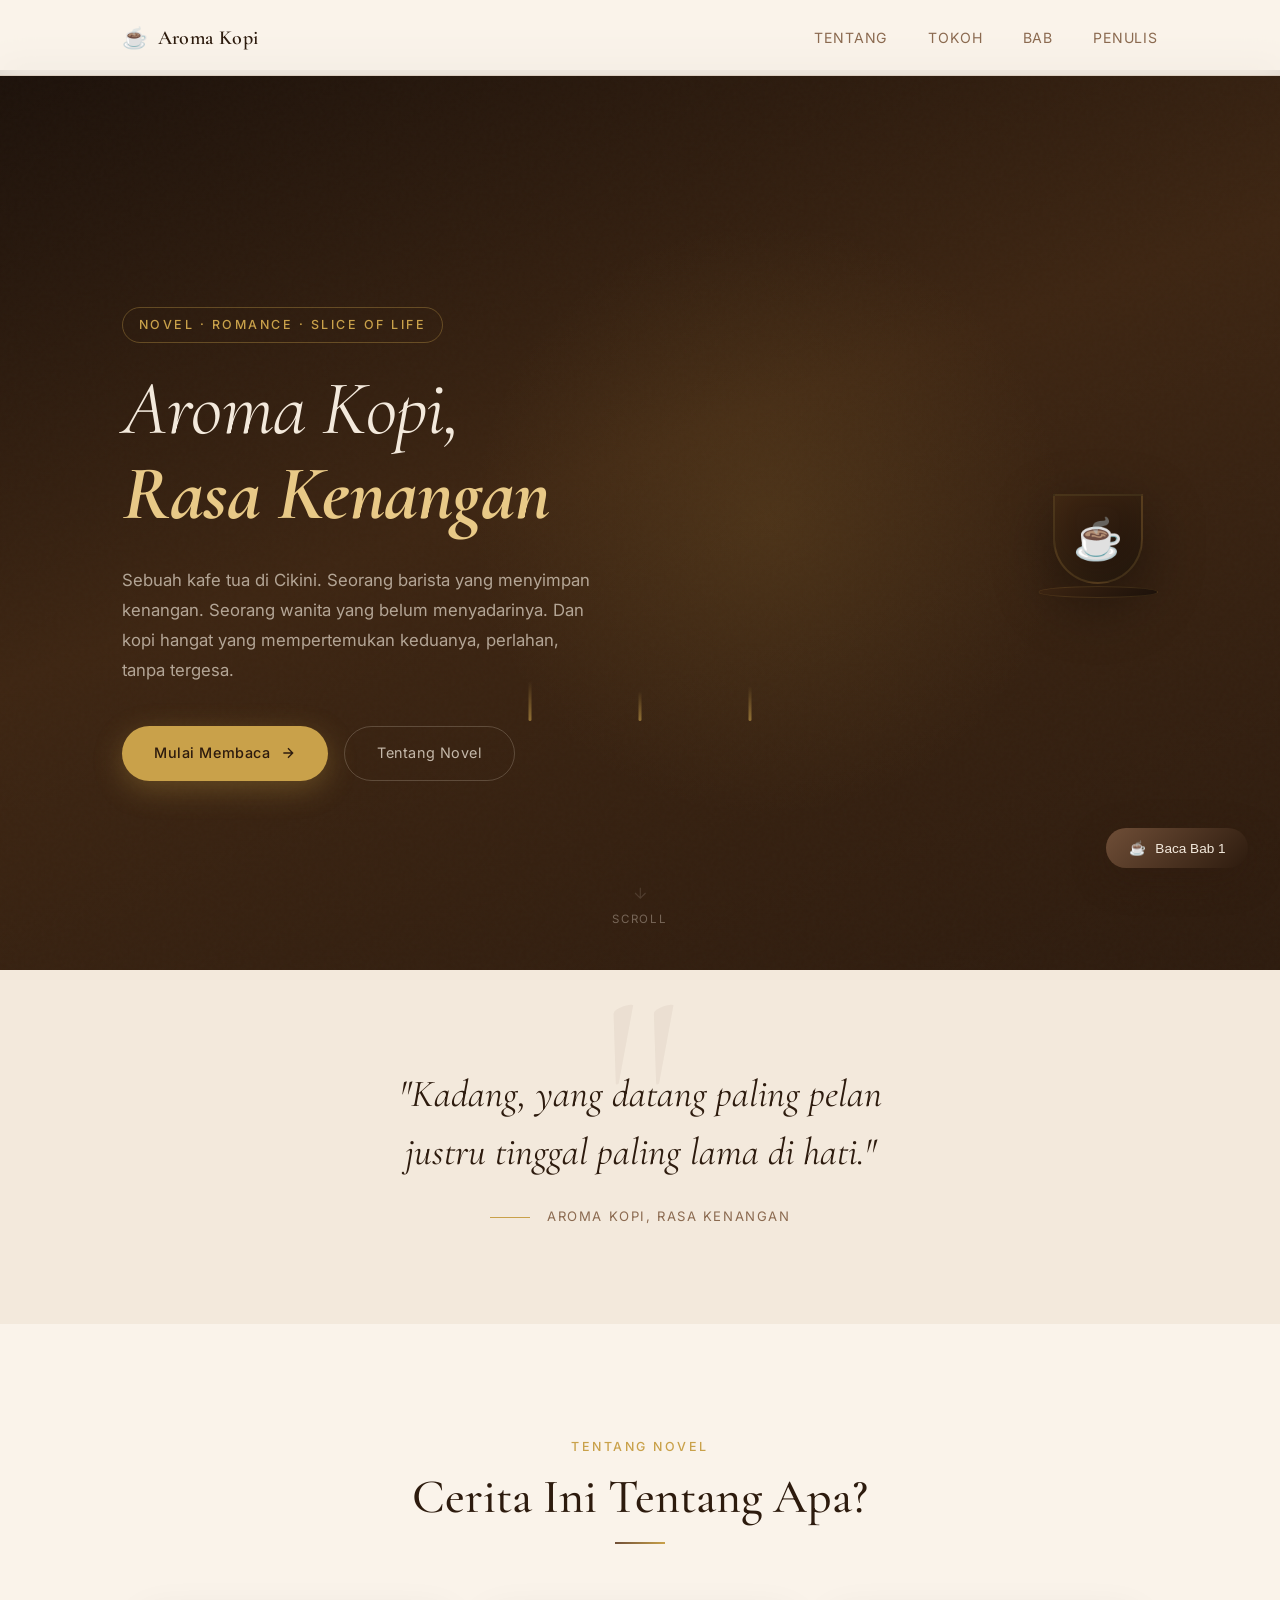
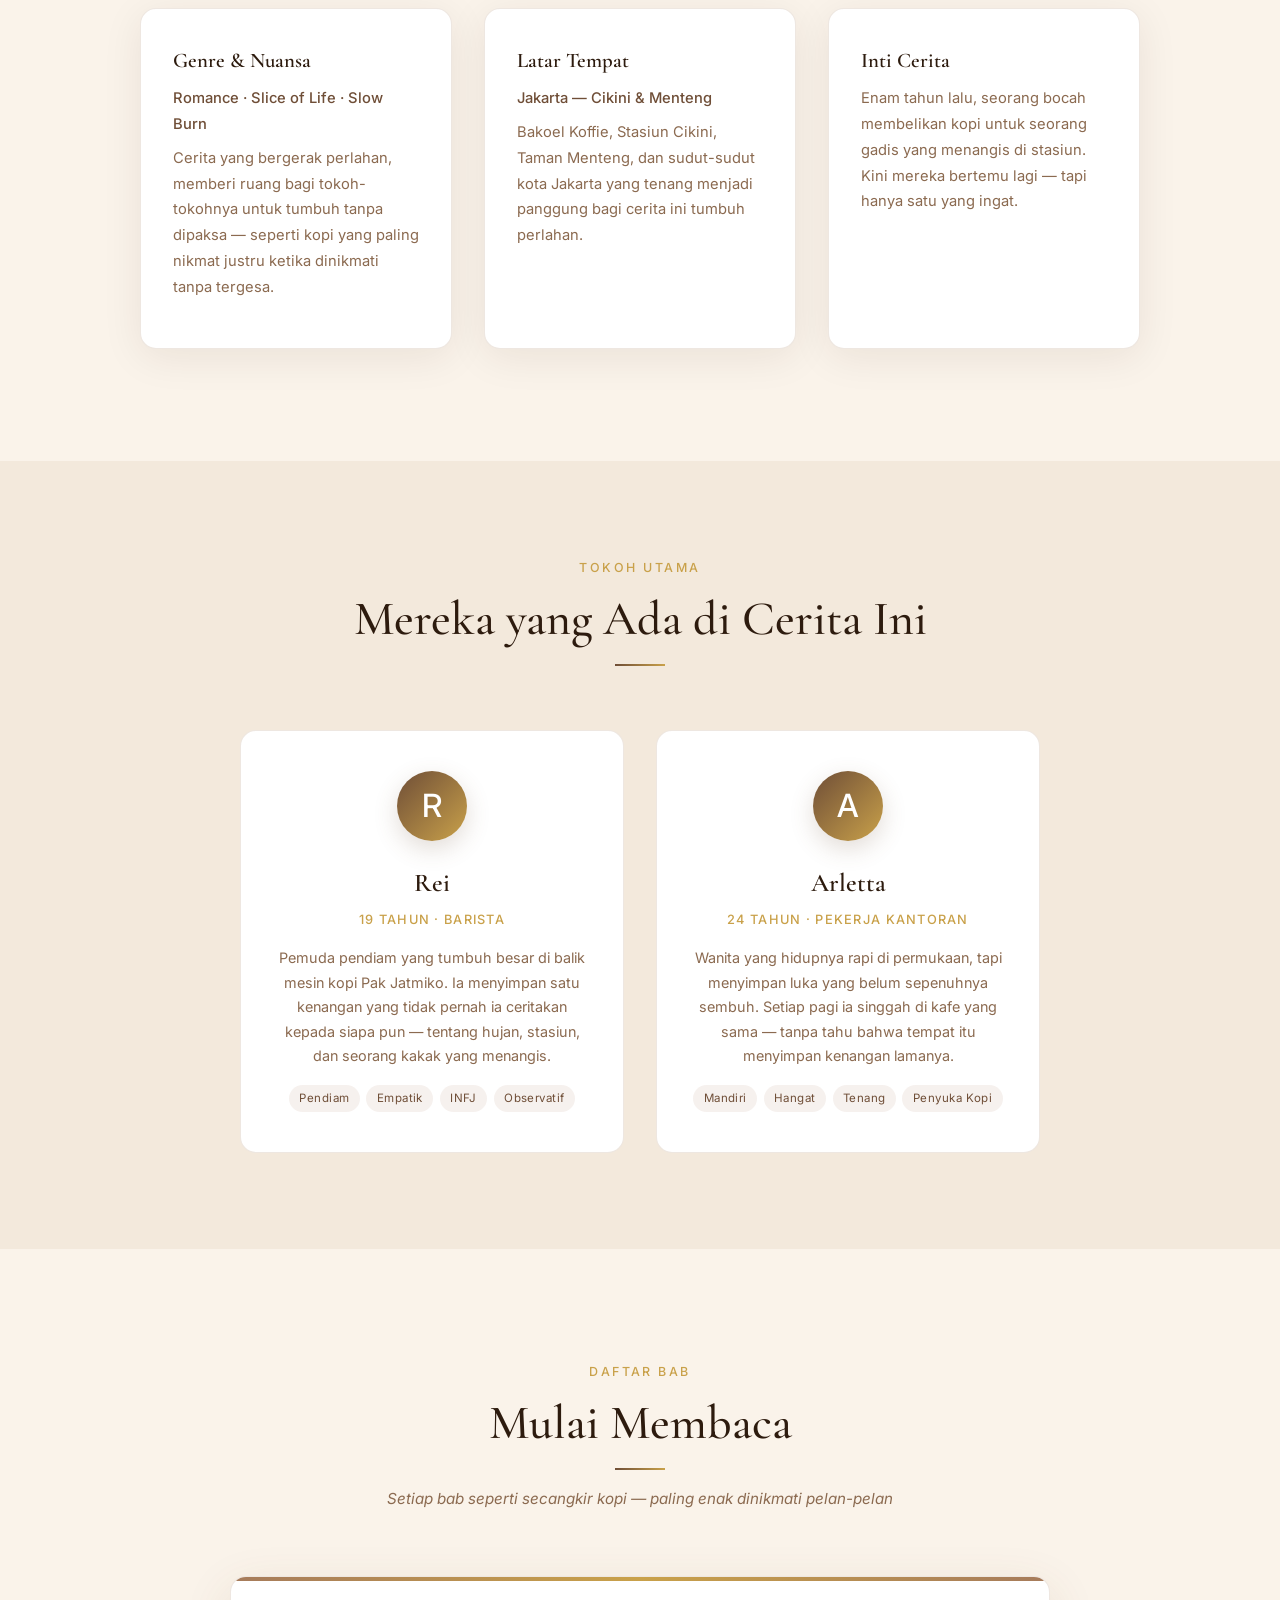
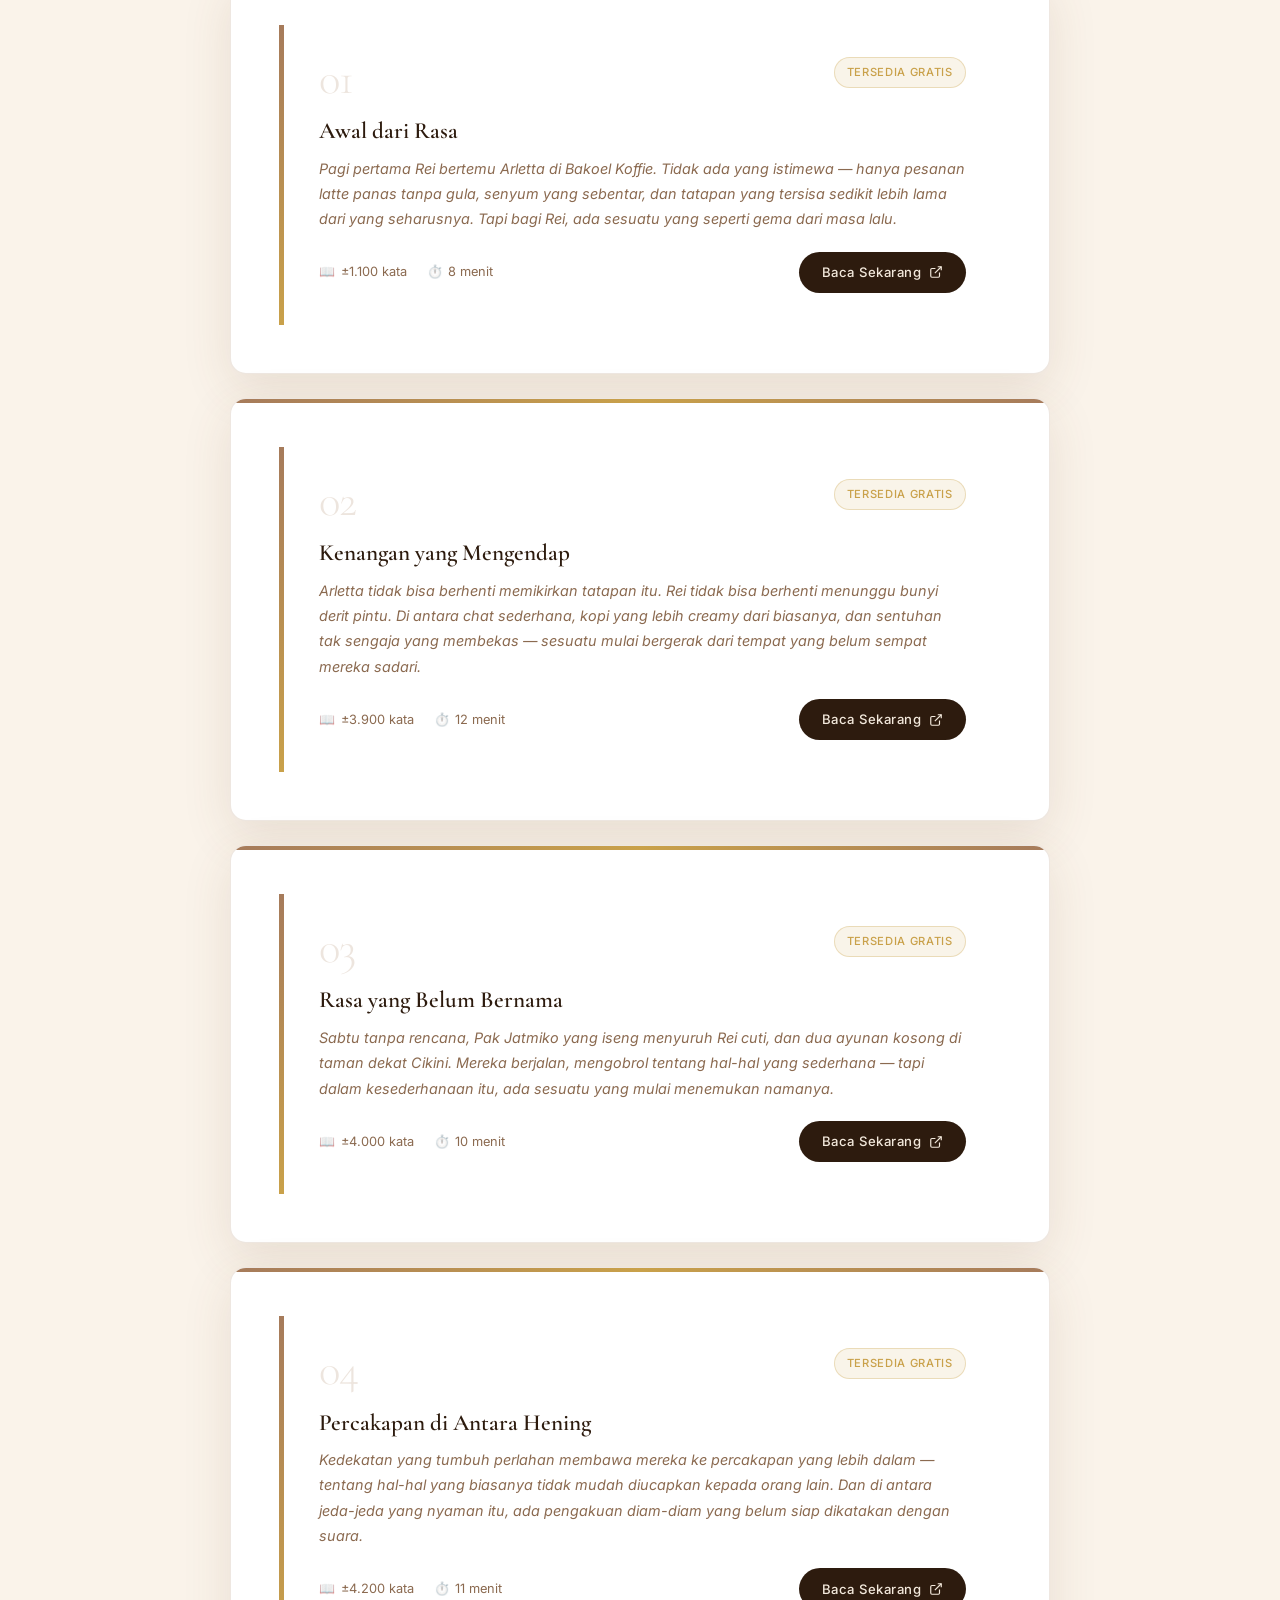
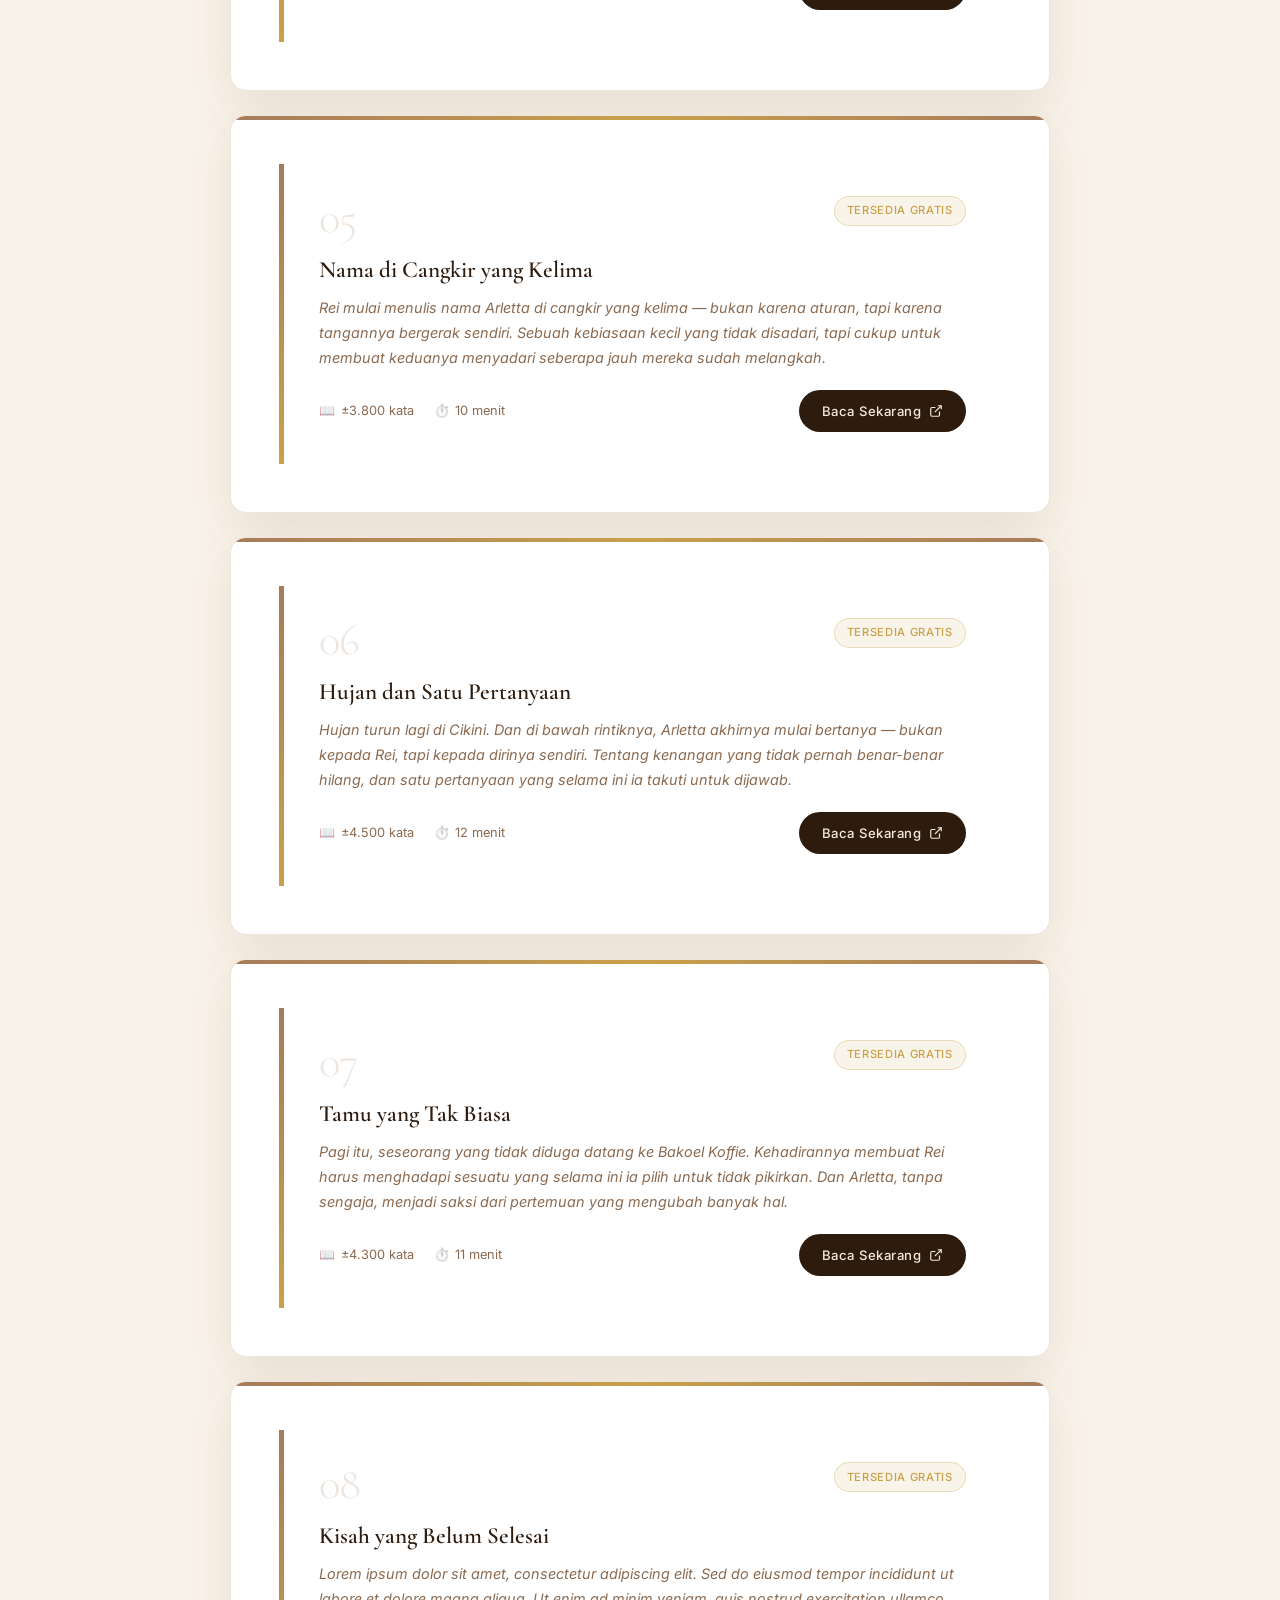
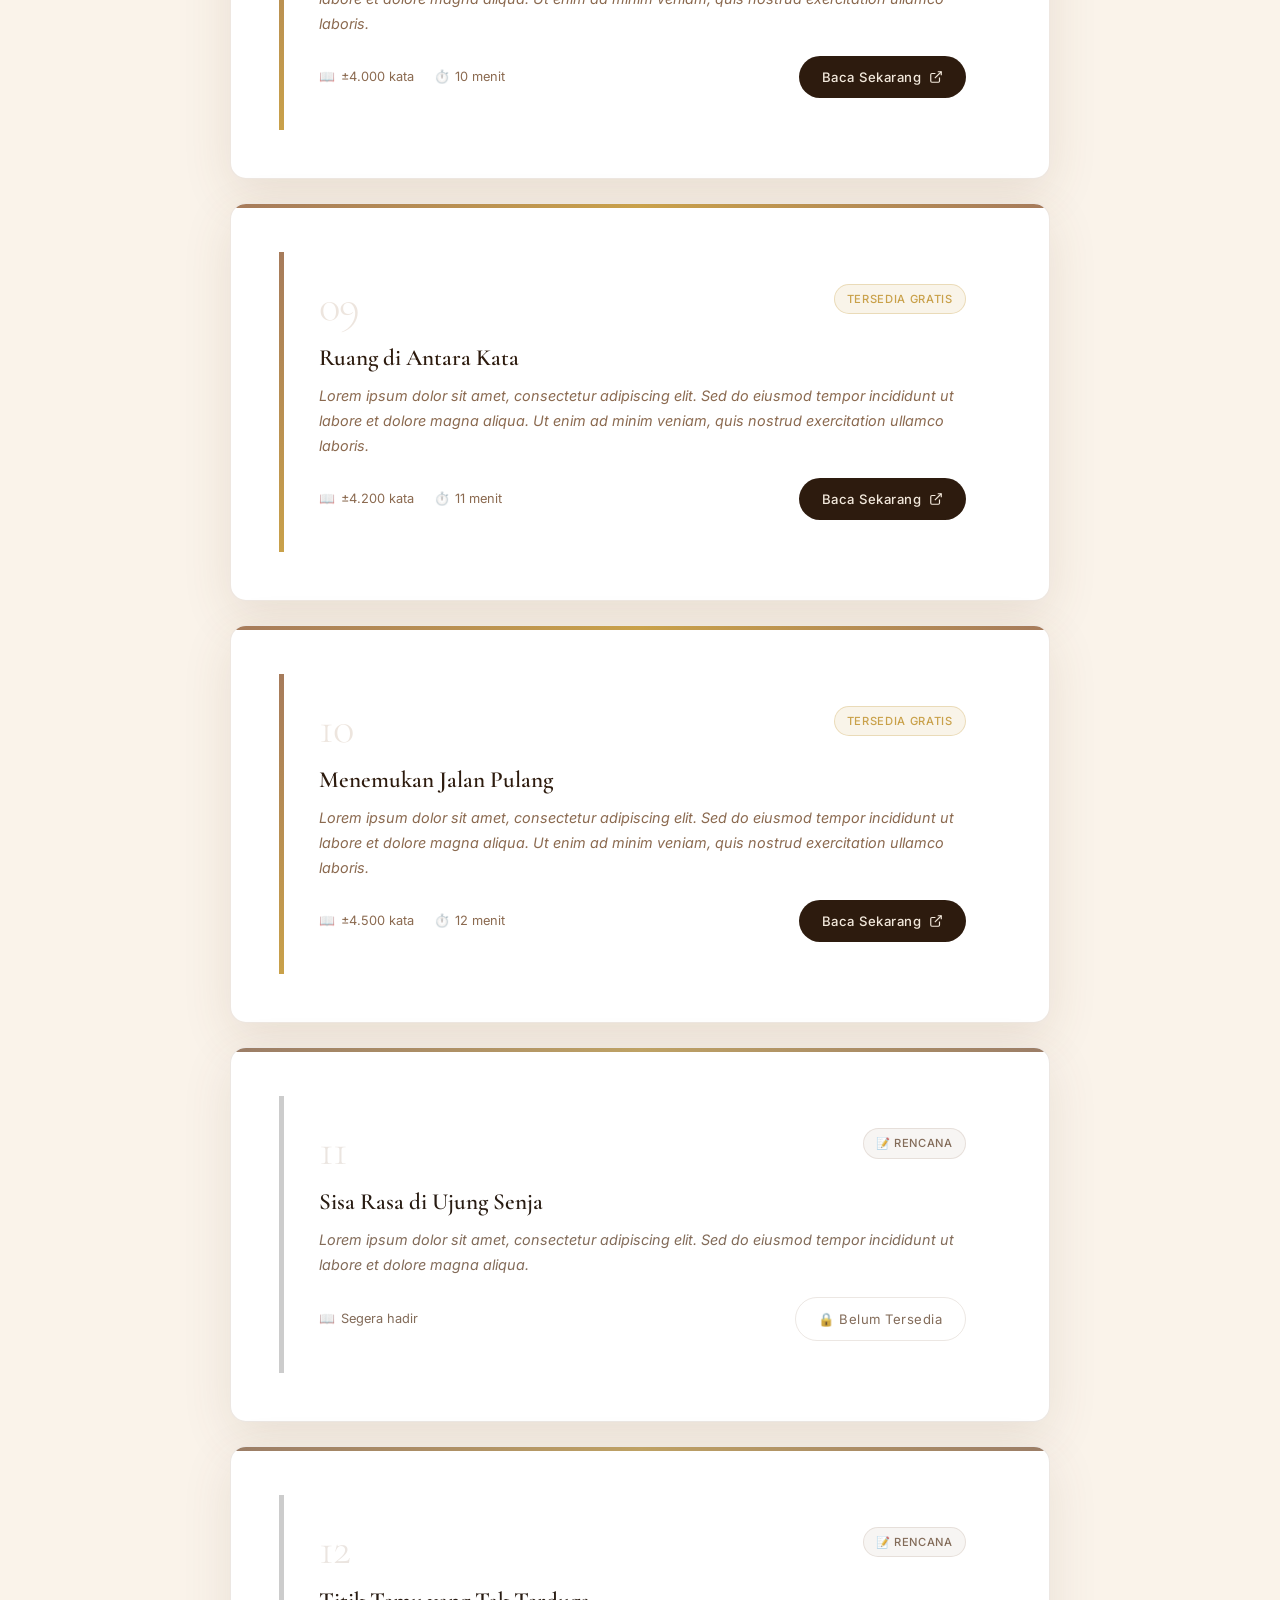
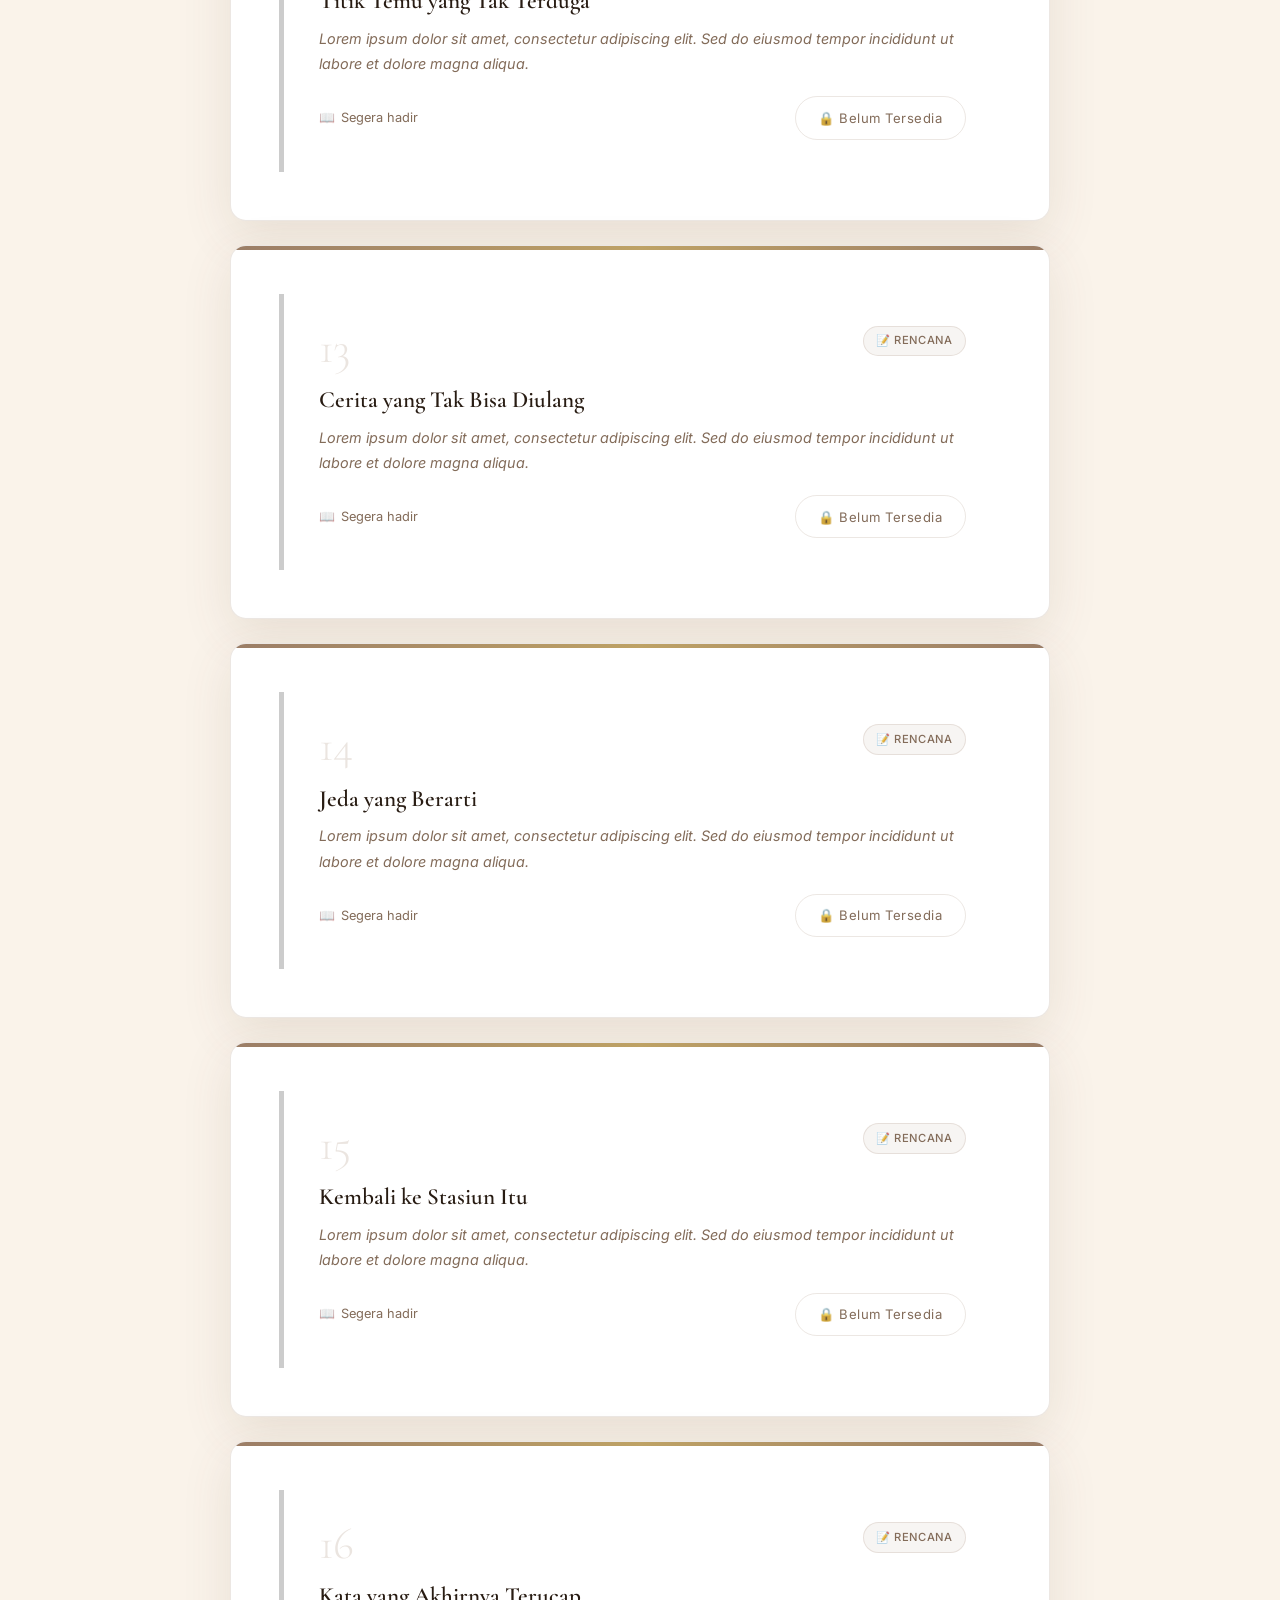
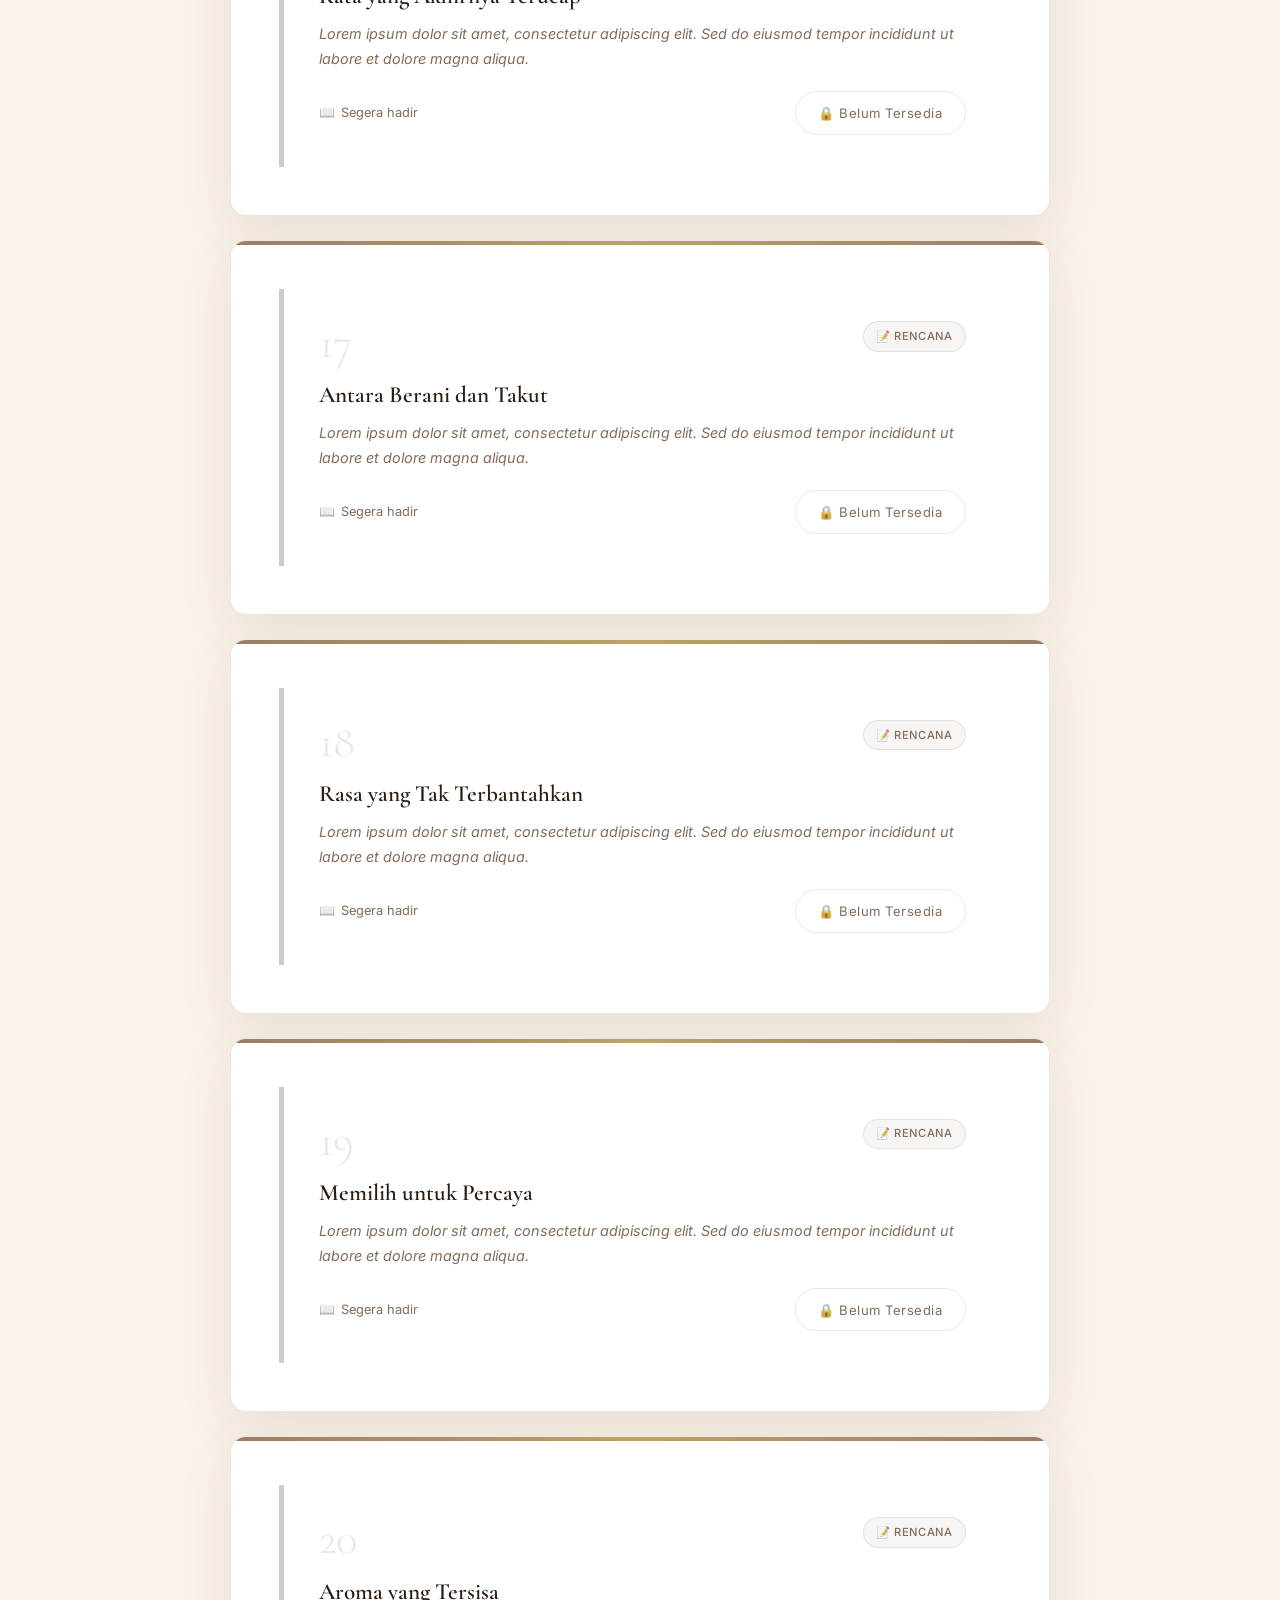
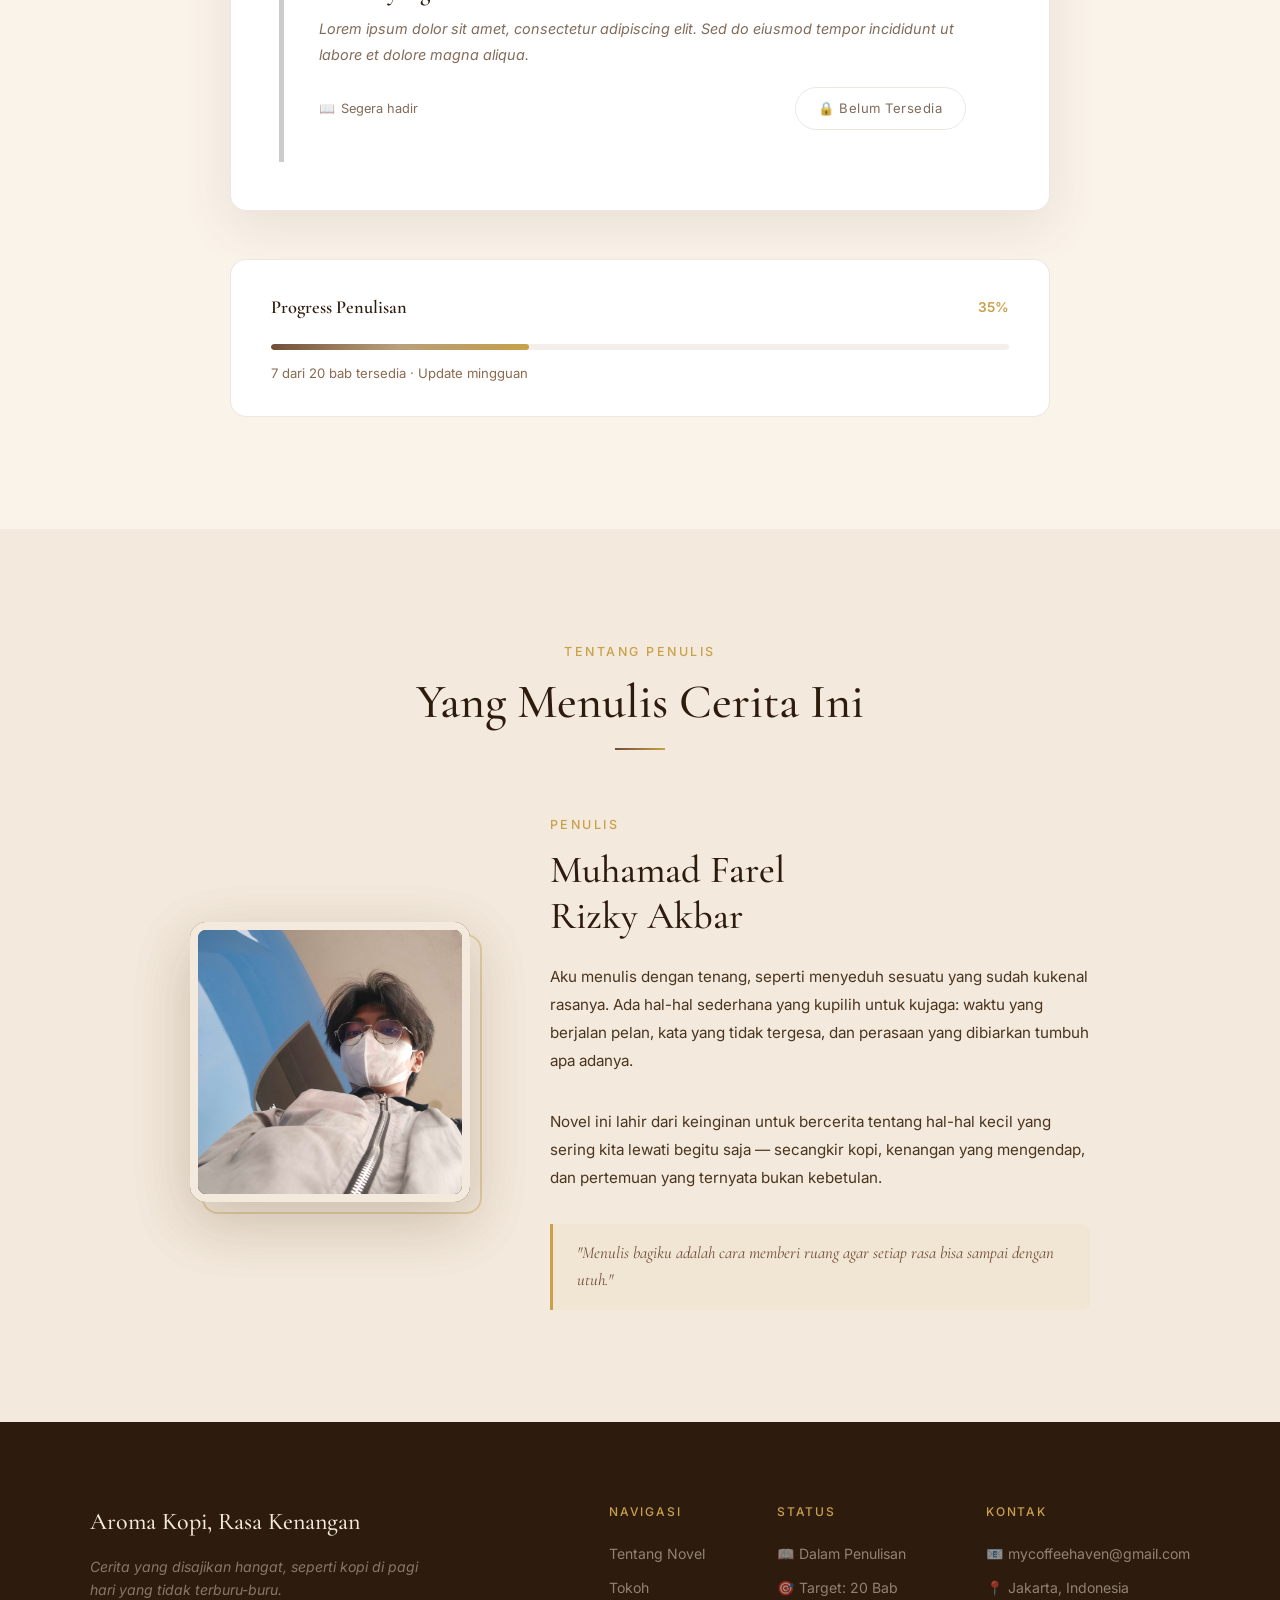
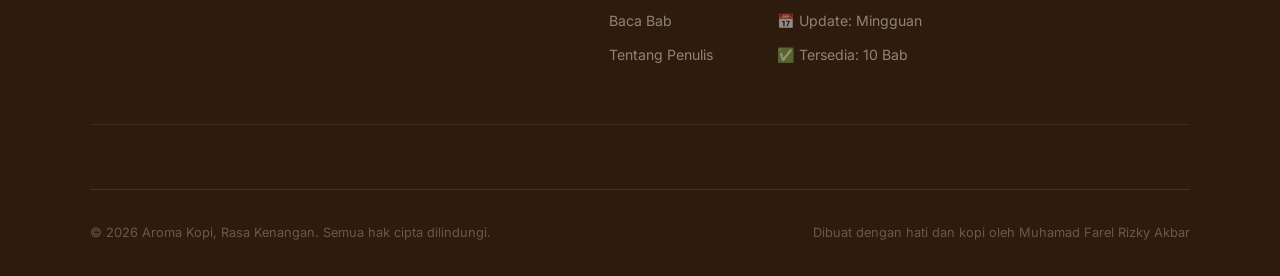
==== index.html @ dd075aaf "Update index.html" ====
<!DOCTYPE html>
<html lang="id">
<head>
  <meta charset="UTF-8" />
  <meta name="viewport" content="width=device-width, initial-scale=1.0"/>
  <meta name="description" content="Aroma Kopi, Rasa Kenangan — Novel Romance Slice of Life karya Muhamad Farel Rizky Akbar. Tentang pertemuan sederhana di sebuah kafe tua, dan kenangan yang perlahan menemukan jalannya kembali.">
  <title>Aroma Kopi, Rasa Kenangan — Novel by Muhamad Farel</title>

  <link rel="preconnect" href="https://fonts.googleapis.com">
  <link rel="preconnect" href="https://fonts.gstatic.com" crossorigin>
  <link href="https://fonts.googleapis.com/css2?family=Cormorant+Garamond:ital,wght@0,300;0,400;0,500;0,600;0,700;1,300;1,400;1,500&family=Inter:wght@300;400;500&display=swap" rel="stylesheet">

  <link rel="stylesheet" href="assets/css/style.css">
  <link rel="stylesheet" href="assets/css/enhancements.css">
  <link rel="icon" href="assets/images/coffee-icon.png" type="image/png">

  <style>
    /* ─── Reset & Base ─── */
    *, *::before, *::after { box-sizing: border-box; margin: 0; padding: 0; }

    :root {
      --coffee-dark:   #2D1B0E;
      --coffee-medium: #6F4E37;
      --coffee-light:  #A67B5B;
      --coffee-cream:  #F3E9DC;
      --coffee-milk:   #FAF3EA;
      --accent-gold:   #C9A14A;
      --accent-warm:   #E8C987;
      --text-dark:     #1C110A;
      --text-mid:      #4A3520;
      --text-light:    #8B6A50;
      --border-soft:   rgba(163,123,91,0.18);
      --shadow-soft:   0 8px 40px rgba(45,27,14,0.08);
      --shadow-warm:   0 20px 60px rgba(110,78,55,0.15);
      --radius:        16px;
      --transition:    all 0.35s cubic-bezier(0.4,0,0.2,1);
    }

    html { scroll-behavior: smooth; }

    body {
      font-family: 'Inter', sans-serif;
      background: var(--coffee-milk);
      color: var(--text-dark);
      line-height: 1.7;
      overflow-x: hidden;
    }

    /* ─── Scroll Progress ─── */
    .scroll-progress {
      position: fixed; top: 0; left: 0;
      width: 100%; height: 3px; z-index: 9999;
      background: transparent;
    }
    .scroll-progress-bar {
      height: 100%;
      background: linear-gradient(90deg, var(--coffee-medium), var(--accent-gold));
      width: 0%; transition: width 0.2s ease;
    }

    /* ─── Navbar ─── */
    .navbar {
      position: fixed; top: 0; left: 0; width: 100%;
      z-index: 1000;
      padding: 1.25rem 0;
      background: rgba(250,243,234,0.88);
      backdrop-filter: blur(16px);
      -webkit-backdrop-filter: blur(16px);
      border-bottom: 1px solid var(--border-soft);
      transition: var(--transition);
    }
    .navbar.scrolled {
      padding: 0.85rem 0;
      box-shadow: 0 4px 30px rgba(45,27,14,0.08);
    }
    .nav-content {
      max-width: 1100px; margin: 0 auto;
      padding: 0 2rem;
      display: flex; align-items: center; justify-content: space-between;
    }
    .nav-brand {
      display: flex; align-items: center; gap: 0.6rem;
      text-decoration: none;
    }
    .nav-brand .coffee-icon { font-size: 1.3rem; }
    .brand-text {
      font-family: 'Cormorant Garamond', serif;
      font-size: 1.25rem; font-weight: 600;
      color: var(--coffee-dark); letter-spacing: 0.02em;
    }
    .nav-links {
      display: flex; gap: 2.5rem; align-items: center;
    }
    .nav-links a {
      font-size: 0.88rem; font-weight: 400; letter-spacing: 0.06em;
      text-transform: uppercase; text-decoration: none;
      color: var(--text-light);
      position: relative; transition: var(--transition);
    }
    .nav-links a::after {
      content: ''; position: absolute; bottom: -4px; left: 0;
      width: 0; height: 1px;
      background: var(--accent-gold);
      transition: width 0.3s ease;
    }
    .nav-links a:hover { color: var(--coffee-dark); }
    .nav-links a:hover::after { width: 100%; }

    /* ─── Hero ─── */
    .hero {
      min-height: 100vh;
      background: linear-gradient(160deg, #1C110A 0%, #3D2512 45%, #2D1B0E 100%);
      display: flex; align-items: center; justify-content: center;
      position: relative; overflow: hidden;
      padding: 8rem 2rem 5rem;
    }

    /* ambient grain texture */
    .hero::before {
      content: '';
      position: absolute; inset: 0;
      background-image: url("data:image/svg+xml,%3Csvg viewBox='0 0 256 256' xmlns='http://www.w3.org/2000/svg'%3E%3Cfilter id='noise'%3E%3CfeTurbulence type='fractalNoise' baseFrequency='0.9' numOctaves='4' stitchTiles='stitch'/%3E%3C/filter%3E%3Crect width='100%25' height='100%25' filter='url(%23noise)' opacity='0.04'/%3E%3C/svg%3E");
      opacity: 0.5; pointer-events: none;
    }

    /* decorative light orb */
    .hero-orb {
      position: absolute;
      width: 600px; height: 600px;
      border-radius: 50%;
      background: radial-gradient(circle, rgba(201,161,74,0.12) 0%, transparent 70%);
      top: 50%; left: 60%; transform: translate(-50%, -50%);
      pointer-events: none;
    }

    .hero-content {
      max-width: 1100px; width: 100%; margin: 0 auto;
      display: grid; grid-template-columns: 1fr auto;
      gap: 4rem; align-items: center; position: relative; z-index: 1;
    }

    .hero-label {
      display: inline-block; margin-bottom: 1.5rem;
      font-size: 0.78rem; letter-spacing: 0.2em; text-transform: uppercase;
      color: var(--accent-gold); font-weight: 500;
      padding: 0.4rem 1rem;
      border: 1px solid rgba(201,161,74,0.35);
      border-radius: 30px;
    }

    .hero-title {
      font-family: 'Cormorant Garamond', serif;
      font-size: clamp(3rem, 6vw, 5.5rem);
      font-weight: 300; line-height: 1.1;
      color: #F3E9DC; letter-spacing: -0.01em;
      margin-bottom: 1.8rem;
    }
    .hero-title .line-1 { display: block; }
    .hero-title .line-2 {
      display: block; font-style: italic;
      color: var(--accent-warm);
    }

    .hero-desc {
      font-size: 1.05rem; line-height: 1.8;
      color: rgba(243,233,220,0.65);
      max-width: 480px; margin-bottom: 2.5rem;
    }

    .hero-actions {
      display: flex; gap: 1rem; flex-wrap: wrap;
    }

    .btn-primary {
      display: inline-flex; align-items: center; gap: 0.6rem;
      padding: 0.9rem 2rem;
      background: var(--accent-gold);
      color: var(--coffee-dark);
      font-size: 0.9rem; font-weight: 500; letter-spacing: 0.04em;
      border: none; border-radius: 50px;
      text-decoration: none; cursor: pointer;
      transition: var(--transition);
      box-shadow: 0 8px 30px rgba(201,161,74,0.3);
    }
    .btn-primary:hover {
      background: var(--accent-warm);
      transform: translateY(-2px);
      box-shadow: 0 14px 40px rgba(201,161,74,0.4);
    }

    .btn-ghost {
      display: inline-flex; align-items: center; gap: 0.6rem;
      padding: 0.9rem 2rem;
      background: transparent;
      color: rgba(243,233,220,0.75);
      font-size: 0.9rem; font-weight: 400; letter-spacing: 0.04em;
      border: 1px solid rgba(243,233,220,0.2);
      border-radius: 50px;
      text-decoration: none; cursor: pointer;
      transition: var(--transition);
    }
    .btn-ghost:hover {
      border-color: rgba(243,233,220,0.5);
      color: #F3E9DC;
      background: rgba(243,233,220,0.05);
    }

    /* coffee steam animation */
    .hero-visual {
      display: flex; flex-direction: column; align-items: center;
      gap: 0;
    }
    .steam-group {
      display: flex; gap: 10px; justify-content: center;
      margin-bottom: 4px;
    }
    .steam {
      width: 3px; height: 40px;
      border-radius: 3px;
      background: linear-gradient(to top, rgba(201,161,74,0.6), transparent);
      animation: steamRise 2s ease-in-out infinite;
    }
    .steam:nth-child(2) { animation-delay: 0.4s; height: 30px; }
    .steam:nth-child(3) { animation-delay: 0.8s; height: 35px; }
    @keyframes steamRise {
      0%, 100% { opacity: 0; transform: translateY(0) scaleX(1); }
      40% { opacity: 1; }
      100% { opacity: 0; transform: translateY(-30px) scaleX(1.5); }
    }
    .coffee-cup-wrap {
      width: 90px; height: 90px;
      background: linear-gradient(145deg, #3D2512, #1C110A);
      border-radius: 0 0 45px 45px;
      border: 2px solid rgba(201,161,74,0.2);
      display: flex; align-items: center; justify-content: center;
      font-size: 2.5rem;
      box-shadow: 0 20px 60px rgba(0,0,0,0.4),
                  inset 0 -10px 30px rgba(201,161,74,0.05);
    }
    .coffee-saucer {
      width: 120px; height: 12px;
      background: linear-gradient(145deg, #3D2512, #1C110A);
      border-radius: 50%;
      border: 1px solid rgba(201,161,74,0.15);
      margin-top: 2px;
    }

    .hero-scroll {
      position: absolute; bottom: 2.5rem; left: 50%;
      transform: translateX(-50%);
      display: flex; flex-direction: column; align-items: center; gap: 0.5rem;
      color: rgba(243,233,220,0.35);
      font-size: 0.72rem; letter-spacing: 0.15em; text-transform: uppercase;
      animation: bobDown 2s ease-in-out infinite;
    }
    .hero-scroll svg { opacity: 0.4; }
    @keyframes bobDown {
      0%, 100% { transform: translateX(-50%) translateY(0); }
      50% { transform: translateX(-50%) translateY(6px); }
    }

    /* ─── Quote ─── */
    .quote-section {
      padding: 6rem 2rem;
      background: var(--coffee-cream);
      text-align: center;
      position: relative; overflow: hidden;
    }
    .quote-section::before {
      content: '"';
      position: absolute; top: -1rem; left: 50%; transform: translateX(-50%);
      font-family: 'Cormorant Garamond', serif;
      font-size: 18rem; font-weight: 300;
      color: rgba(110,78,55,0.06); line-height: 1;
      pointer-events: none;
    }
    .quote-inner {
      max-width: 680px; margin: 0 auto; position: relative; z-index: 1;
    }
    blockquote {
      font-family: 'Cormorant Garamond', serif;
      font-size: clamp(1.5rem, 3vw, 2.4rem);
      font-weight: 400; font-style: italic;
      line-height: 1.5; color: var(--coffee-dark);
      margin-bottom: 1.5rem;
    }
    .quote-attr {
      font-size: 0.82rem; letter-spacing: 0.12em;
      text-transform: uppercase; color: var(--text-light);
    }
    .quote-line {
      width: 40px; height: 1px;
      background: var(--accent-gold);
      display: inline-block; margin-right: 0.75rem;
      vertical-align: middle;
    }

    /* ─── About / Tentang ─── */
    .about-section {
      padding: 7rem 2rem;
      background: var(--coffee-milk);
    }
    .section-header {
      text-align: center; margin-bottom: 4rem;
    }
    .section-label {
      font-size: 0.78rem; letter-spacing: 0.2em; text-transform: uppercase;
      color: var(--accent-gold); font-weight: 500; margin-bottom: 0.75rem;
    }
    .section-title {
      font-family: 'Cormorant Garamond', serif;
      font-size: clamp(2rem, 4vw, 3rem);
      font-weight: 500; color: var(--coffee-dark);
      margin-bottom: 1rem;
    }
    .section-divider {
      width: 50px; height: 2px;
      background: linear-gradient(90deg, var(--coffee-medium), var(--accent-gold));
      margin: 0 auto;
    }

    .about-grid {
      max-width: 1000px; margin: 0 auto;
      display: grid; grid-template-columns: repeat(auto-fit, minmax(280px, 1fr));
      gap: 2rem;
    }
    .about-card {
      background: white;
      border: 1px solid var(--border-soft);
      border-radius: var(--radius);
      padding: 2.5rem 2rem;
      position: relative; overflow: hidden;
      transition: var(--transition);
    }
    .about-card::before {
      content: '';
      position: absolute; top: 0; left: 0;
      width: 3px; height: 0;
      background: var(--accent-gold);
      transition: height 0.4s ease;
    }
    .about-card:hover { transform: translateY(-4px); box-shadow: var(--shadow-warm); }
    .about-card:hover::before { height: 100%; }
    .about-card-icon {
      font-size: 1.8rem; margin-bottom: 1.25rem; display: block;
    }
    .about-card h3 {
      font-family: 'Cormorant Garamond', serif;
      font-size: 1.3rem; font-weight: 600;
      color: var(--coffee-dark); margin-bottom: 0.75rem;
    }
    .about-card p {
      font-size: 0.92rem; color: var(--text-light); line-height: 1.75;
      margin-bottom: 0.5rem;
    }
    .about-card p strong { color: var(--coffee-medium); font-weight: 500; }

    /* ─── Characters ─── */
    .characters-section {
      padding: 6rem 2rem;
      background: var(--coffee-cream);
    }
    .characters-grid {
      max-width: 800px; margin: 0 auto;
      display: grid; grid-template-columns: 1fr 1fr;
      gap: 2rem;
    }
    .char-card {
      background: white; border-radius: var(--radius);
      border: 1px solid var(--border-soft);
      padding: 2.5rem 2rem; text-align: center;
      transition: var(--transition);
      position: relative; overflow: hidden;
    }
    .char-card:hover { box-shadow: var(--shadow-warm); transform: translateY(-3px); }
    .char-avatar {
      width: 70px; height: 70px;
      border-radius: 50%;
      background: linear-gradient(135deg, var(--coffee-medium), var(--accent-gold));
      display: flex; align-items: center; justify-content: center;
      font-size: 2rem; font-weight: 500; color: white;
      margin: 0 auto 1.25rem;
      box-shadow: 0 8px 25px rgba(110,78,55,0.2);
    }
    .char-name {
      font-family: 'Cormorant Garamond', serif;
      font-size: 1.6rem; font-weight: 600;
      color: var(--coffee-dark); margin-bottom: 0.25rem;
    }
    .char-age {
      font-size: 0.8rem; color: var(--accent-gold);
      letter-spacing: 0.1em; text-transform: uppercase;
      font-weight: 500; margin-bottom: 1rem;
    }
    .char-desc {
      font-size: 0.9rem; color: var(--text-light); line-height: 1.7;
    }
    .char-tags {
      display: flex; flex-wrap: wrap; justify-content: center;
      gap: 0.4rem; margin-top: 1rem;
    }
    .char-tag {
      font-size: 0.72rem; padding: 0.25rem 0.65rem;
      background: rgba(163,123,91,0.1);
      color: var(--coffee-medium);
      border-radius: 20px; letter-spacing: 0.04em;
    }

    /* ─── Chapters ─── */
    .chapters-section {
      padding: 7rem 2rem;
      background: var(--coffee-milk);
    }
    .section-subtitle {
      font-size: 0.95rem; color: var(--text-light);
      margin-top: 1rem; font-style: italic;
    }

    .chapters-wrapper {
      max-width: 820px; margin: 0 auto;
    }

    .chapter-card {
      background: white;
      border: 1px solid var(--border-soft);
      border-radius: var(--radius);
      margin-bottom: 1.5rem;
      overflow: hidden;
      transition: var(--transition);
      display: grid; grid-template-columns: auto 1fr;
    }
    .chapter-card:hover {
      box-shadow: var(--shadow-warm);
      transform: translateX(4px);
    }
    .chapter-card.locked {
      opacity: 0.6; filter: grayscale(0.3);
      pointer-events: none;
    }
    .chapter-card.locked:hover {
      transform: none; box-shadow: none;
    }

    /* left color strip */
    .chapter-strip {
      width: 5px;
      background: linear-gradient(to bottom, var(--coffee-light), var(--accent-gold));
    }
    .chapter-card.locked .chapter-strip {
      background: #ccc;
    }

    .chapter-body {
      padding: 2rem 2.2rem;
    }

    .chapter-top {
      display: flex; justify-content: space-between;
      align-items: flex-start; margin-bottom: 0.9rem; gap: 1rem;
    }
    .chapter-num {
      font-family: 'Cormorant Garamond', serif;
      font-size: 2.8rem; font-weight: 300; line-height: 1;
      color: rgba(163,123,91,0.2); letter-spacing: -0.02em;
      min-width: 60px;
    }
    .chapter-badges { display: flex; gap: 0.5rem; flex-wrap: wrap; }
    .badge {
      font-size: 0.7rem; font-weight: 500; letter-spacing: 0.06em;
      text-transform: uppercase; padding: 0.3rem 0.75rem;
      border-radius: 20px;
    }
    .badge-free {
      background: rgba(201,161,74,0.12);
      color: var(--accent-gold);
      border: 1px solid rgba(201,161,74,0.3);
    }
    .badge-soon {
      background: rgba(163,123,91,0.08);
      color: var(--text-light);
      border: 1px solid var(--border-soft);
    }
    .badge-wip {
      background: rgba(201,161,74,0.08);
      color: var(--coffee-medium);
      border: 1px solid rgba(201,161,74,0.2);
    }

    .chapter-title-text {
      font-family: 'Cormorant Garamond', serif;
      font-size: 1.45rem; font-weight: 600;
      color: var(--coffee-dark); margin-bottom: 0.6rem;
      line-height: 1.3;
    }
    .chapter-excerpt-text {
      font-size: 0.9rem; color: var(--text-light);
      line-height: 1.75; margin-bottom: 1.25rem;
      font-style: italic;
    }

    .chapter-meta-row {
      display: flex; align-items: center; justify-content: space-between;
      flex-wrap: wrap; gap: 1rem;
    }
    .chapter-stats {
      display: flex; gap: 1.25rem; flex-wrap: wrap;
    }
    .chapter-stat {
      font-size: 0.8rem; color: var(--text-light);
      display: flex; align-items: center; gap: 0.35rem;
    }
    .chapter-stat span:first-child { opacity: 0.7; }

    .chapter-read-btn {
      display: inline-flex; align-items: center; gap: 0.5rem;
      padding: 0.6rem 1.4rem;
      background: var(--coffee-dark); color: var(--coffee-cream);
      font-size: 0.82rem; font-weight: 500; letter-spacing: 0.04em;
      border-radius: 30px; text-decoration: none;
      border: none; cursor: pointer;
      transition: var(--transition);
      white-space: nowrap;
    }
    .chapter-read-btn:hover {
      background: var(--coffee-medium);
      transform: translateY(-1px);
      box-shadow: 0 6px 20px rgba(45,27,14,0.2);
    }
    .chapter-lock-btn {
      display: inline-flex; align-items: center; gap: 0.5rem;
      padding: 0.6rem 1.4rem;
      background: transparent; color: var(--text-light);
      font-size: 0.82rem; letter-spacing: 0.04em;
      border-radius: 30px; border: 1px solid var(--border-soft);
      cursor: default;
    }

    /* ─── Progress ─── */
    .progress-wrap {
      max-width: 820px; margin: 3rem auto 0;
      background: white;
      border: 1px solid var(--border-soft);
      border-radius: var(--radius);
      padding: 2rem 2.5rem;
    }
    .progress-top {
      display: flex; justify-content: space-between;
      align-items: center; margin-bottom: 1.25rem;
    }
    .progress-top h4 {
      font-family: 'Cormorant Garamond', serif;
      font-size: 1.15rem; font-weight: 600; color: var(--coffee-dark);
    }
    .progress-pct {
      font-size: 0.85rem; color: var(--accent-gold); font-weight: 600;
    }
    .progress-bar {
      height: 6px; background: rgba(163,123,91,0.12);
      border-radius: 3px; overflow: hidden; margin-bottom: 0.75rem;
    }
    .progress-fill {
      height: 100%;
      background: linear-gradient(90deg, var(--coffee-medium), var(--accent-gold));
      border-radius: 3px;
      transition: width 1.2s cubic-bezier(0.4,0,0.2,1);
    }
    .progress-note {
      font-size: 0.82rem; color: var(--text-light);
    }

    /* ─── Author ─── */
    .author-section {
      padding: 7rem 2rem;
      background: var(--coffee-cream);
    }
    .author-inner {
      max-width: 900px; margin: 0 auto;
      display: grid; grid-template-columns: 280px 1fr;
      gap: 5rem; align-items: center;
    }
    .author-photo-wrap {
      position: relative;
    }
    .author-photo {
      width: 100%; aspect-ratio: 1;
      border-radius: var(--radius);
      object-fit: cover;
      box-shadow: var(--shadow-warm);
    }
    .author-photo-placeholder {
      width: 100%; aspect-ratio: 1;
      border-radius: var(--radius);
      background: linear-gradient(135deg, var(--coffee-medium), var(--coffee-dark));
      display: flex; align-items: center; justify-content: center;
      font-size: 4rem;
      box-shadow: var(--shadow-warm);
    }
    .author-photo-wrap::after {
      content: '';
      position: absolute; bottom: -12px; right: -12px;
      width: 100%; height: 100%;
      border: 2px solid var(--accent-gold);
      border-radius: var(--radius); z-index: -1;
      opacity: 0.4;
    }
    .author-label {
      font-size: 0.78rem; letter-spacing: 0.2em;
      text-transform: uppercase; color: var(--accent-gold);
      font-weight: 500; margin-bottom: 0.75rem;
    }
    .author-name {
      font-family: 'Cormorant Garamond', serif;
      font-size: clamp(1.8rem, 3vw, 2.5rem);
      font-weight: 500; color: var(--coffee-dark);
      line-height: 1.2; margin-bottom: 1.5rem;
    }
    .author-bio {
      font-size: 0.95rem; color: var(--text-mid);
      line-height: 1.85; margin-bottom: 2rem;
    }
    .author-quote-box {
      border-left: 3px solid var(--accent-gold);
      padding: 1rem 1.5rem;
      background: rgba(201,161,74,0.06);
      border-radius: 0 8px 8px 0;
    }
    .author-quote-box p {
      font-family: 'Cormorant Garamond', serif;
      font-size: 1.05rem; font-style: italic;
      color: var(--coffee-medium); line-height: 1.6;
    }

    /* ─── Footer ─── */
    .footer {
      background: var(--coffee-dark);
      color: rgba(243,233,220,0.7);
      padding: 5rem 2rem 2rem;
    }
    .footer-inner {
      max-width: 1100px; margin: 0 auto;
    }
    .footer-top {
      display: grid; grid-template-columns: 1fr auto;
      gap: 4rem; margin-bottom: 4rem;
      padding-bottom: 3rem;
      border-bottom: 1px solid rgba(243,233,220,0.08);
    }
    .footer-brand-name {
      font-family: 'Cormorant Garamond', serif;
      font-size: 1.5rem; font-weight: 500;
      color: var(--coffee-cream); margin-bottom: 0.75rem;
    }
    .footer-tagline {
      font-size: 0.88rem; line-height: 1.7;
      max-width: 340px; font-style: italic;
      color: rgba(243,233,220,0.45);
    }
    .footer-links-grid {
      display: flex; gap: 4rem;
    }
    .footer-col h5 {
      font-size: 0.75rem; letter-spacing: 0.15em;
      text-transform: uppercase; color: var(--accent-gold);
      font-weight: 500; margin-bottom: 1.25rem;
    }
    .footer-col a, .footer-col span {
      display: block; font-size: 0.88rem;
      color: rgba(243,233,220,0.5);
      text-decoration: none; margin-bottom: 0.6rem;
      transition: color 0.2s;
    }
    .footer-col a:hover { color: var(--coffee-cream); }
    .footer-bottom {
      display: flex; justify-content: space-between;
      align-items: center; flex-wrap: wrap; gap: 1rem;
      font-size: 0.8rem; color: rgba(243,233,220,0.3);
    }

    /* ─── Floating Btn ─── */
    .floating-btn {
      position: fixed; bottom: 2rem; right: 2rem; z-index: 990;
      display: flex; align-items: center; gap: 0.6rem;
      padding: 0.75rem 1.4rem;
      background: linear-gradient(135deg, var(--coffee-medium), var(--coffee-dark));
      color: var(--coffee-cream);
      border: none; border-radius: 50px;
      font-size: 0.85rem; font-weight: 500;
      cursor: pointer;
      box-shadow: 0 10px 35px rgba(45,27,14,0.35);
      transition: var(--transition);
    }
    .floating-btn:hover {
      transform: translateY(-3px);
      box-shadow: 0 16px 45px rgba(45,27,14,0.45);
    }

    /* ─── Animations on scroll ─── */
    .reveal {
      opacity: 0; transform: translateY(28px);
      transition: opacity 0.7s ease, transform 0.7s ease;
    }
    .reveal.visible {
      opacity: 1; transform: translateY(0);
    }

    /* ─── Responsive ─── */
    @media (max-width: 768px) {
      .hero-content { grid-template-columns: 1fr; text-align: center; }
      .hero-actions { justify-content: center; }
      .hero-visual { display: none; }
      .characters-grid { grid-template-columns: 1fr; }
      .about-grid { grid-template-columns: 1fr; }
      .author-inner { grid-template-columns: 1fr; gap: 2.5rem; }
      .author-photo-wrap { max-width: 240px; margin: 0 auto; }
      .footer-top { grid-template-columns: 1fr; }
      .footer-links-grid { flex-direction: column; gap: 2rem; }
      .footer-bottom { flex-direction: column; text-align: center; }
      .chapter-card { grid-template-columns: 4px 1fr; }
      .nav-links { gap: 1.5rem; }
    }
    @media (max-width: 480px) {
      .nav-links { display: none; }
      .chapter-top { flex-direction: column; }
      .chapter-meta-row { flex-direction: column; align-items: flex-start; }
    }
  </style>
</head>
<body>

  <!-- Scroll Progress -->
  <div class="scroll-progress">
    <div class="scroll-progress-bar" id="scrollBar"></div>
  </div>

  <!-- ── Navbar ── -->
  <nav class="navbar" id="navbar">
    <div class="nav-content">
      <a class="nav-brand" href="#">
        <span class="coffee-icon">☕</span>
        <span class="brand-text">Aroma Kopi</span>
      </a>
      <div class="nav-links">
        <a href="#tentang">Tentang</a>
        <a href="#tokoh">Tokoh</a>
        <a href="#bab">Bab</a>
        <a href="#penulis">Penulis</a>
      </div>
    </div>
  </nav>

  <!-- ── Hero ── -->
  <header class="hero">
    <div class="hero-orb"></div>
    <div class="hero-content">
      <div class="hero-text">
        <span class="hero-label">Novel · Romance · Slice of Life</span>
        <h1 class="hero-title">
          <span class="line-1">Aroma Kopi,</span>
          <span class="line-2">Rasa Kenangan</span>
        </h1>
        <p class="hero-desc">
          Sebuah kafe tua di Cikini. Seorang barista yang menyimpan kenangan.
          Seorang wanita yang belum menyadarinya. Dan kopi hangat yang
          mempertemukan keduanya, perlahan, tanpa tergesa.
        </p>
        <div class="hero-actions">
          <a href="#bab" class="btn-primary">
            Mulai Membaca
            <svg width="16" height="16" viewBox="0 0 24 24" fill="none" stroke="currentColor" stroke-width="2"><path d="M5 12h14M12 5l7 7-7 7"/></svg>
          </a>
          <a href="#tentang" class="btn-ghost">Tentang Novel</a>
        </div>
      </div>
      <div class="hero-visual">
        <div class="steam-group">
          <div class="steam"></div>
          <div class="steam"></div>
          <div class="steam"></div>
        </div>
        <div class="coffee-cup-wrap">☕</div>
        <div class="coffee-saucer"></div>
      </div>
    </div>
    <div class="hero-scroll">
      <svg width="18" height="18" viewBox="0 0 24 24" fill="none" stroke="currentColor" stroke-width="1.5"><path d="M12 5v14M5 12l7 7 7-7"/></svg>
      scroll
    </div>
  </header>

  <!-- ── Quote ── -->
  <section class="quote-section">
    <div class="quote-inner reveal">
      <blockquote>
        "Kadang, yang datang paling pelan<br>justru tinggal paling lama di hati."
      </blockquote>
      <div class="quote-attr">
        <span class="quote-line"></span>
        Aroma Kopi, Rasa Kenangan
      </div>
    </div>
  </section>

  <!-- ── Tentang ── -->
  <section class="about-section" id="tentang">
    <div class="section-header reveal">
      <p class="section-label">Tentang Novel</p>
      <h2 class="section-title">Cerita Ini Tentang Apa?</h2>
      <div class="section-divider"></div>
    </div>

    <div class="about-grid">
      <div class="about-card reveal">
        <h3>Genre & Nuansa</h3>
        <p><strong>Romance · Slice of Life · Slow Burn</strong></p>
        <p>Cerita yang bergerak perlahan, memberi ruang bagi tokoh-tokohnya untuk tumbuh tanpa dipaksa — seperti kopi yang paling nikmat justru ketika dinikmati tanpa tergesa.</p>
      </div>
      <div class="about-card reveal">
        <h3>Latar Tempat</h3>
        <p><strong>Jakarta — Cikini & Menteng</strong></p>
        <p>Bakoel Koffie, Stasiun Cikini, Taman Menteng, dan sudut-sudut kota Jakarta yang tenang menjadi panggung bagi cerita ini tumbuh perlahan.</p>
      </div>
      <div class="about-card reveal">
        <h3>Inti Cerita</h3>
        <p>Enam tahun lalu, seorang bocah membelikan kopi untuk seorang gadis yang menangis di stasiun. Kini mereka bertemu lagi — tapi hanya satu yang ingat.</p>
      </div>
    </div>
  </section>

  <!-- ── Tokoh ── -->
  <section class="characters-section" id="tokoh">
    <div class="section-header reveal">
      <p class="section-label">Tokoh Utama</p>
      <h2 class="section-title">Mereka yang Ada di Cerita Ini</h2>
      <div class="section-divider"></div>
    </div>

    <div class="characters-grid">
      <div class="char-card reveal">
        <div class="char-avatar">R</div>
        <div class="char-name">Rei</div>
        <div class="char-age">19 tahun · Barista</div>
        <p class="char-desc">
          Pemuda pendiam yang tumbuh besar di balik mesin kopi Pak Jatmiko.
          Ia menyimpan satu kenangan yang tidak pernah ia ceritakan kepada siapa pun —
          tentang hujan, stasiun, dan seorang kakak yang menangis.
        </p>
        <div class="char-tags">
          <span class="char-tag">Pendiam</span>
          <span class="char-tag">Empatik</span>
          <span class="char-tag">INFJ</span>
          <span class="char-tag">Observatif</span>
        </div>
      </div>

      <div class="char-card reveal">
        <div class="char-avatar">A</div>
        <div class="char-name">Arletta</div>
        <div class="char-age">24 tahun · Pekerja Kantoran</div>
        <p class="char-desc">
          Wanita yang hidupnya rapi di permukaan, tapi menyimpan luka yang belum
          sepenuhnya sembuh. Setiap pagi ia singgah di kafe yang sama —
          tanpa tahu bahwa tempat itu menyimpan kenangan lamanya.
        </p>
        <div class="char-tags">
          <span class="char-tag">Mandiri</span>
          <span class="char-tag">Hangat</span>
          <span class="char-tag">Tenang</span>
          <span class="char-tag">Penyuka Kopi</span>
        </div>
      </div>
    </div>
  </section>

  <!-- ── Bab ── -->
  <section class="chapters-section" id="bab">
    <div class="section-header reveal">
      <p class="section-label">Daftar Bab</p>
      <h2 class="section-title">Mulai Membaca</h2>
      <div class="section-divider"></div>
      <p class="section-subtitle">Setiap bab seperti secangkir kopi — paling enak dinikmati pelan-pelan</p>
    </div>

    <div class="chapters-wrapper">

      <!-- Bab 1 -->
      <div class="chapter-card reveal">
        <div class="chapter-strip"></div>
        <div class="chapter-body">
          <div class="chapter-top">
            <span class="chapter-num">01</span>
            <div class="chapter-badges">
              <span class="badge badge-free">Tersedia Gratis</span>
            </div>
          </div>
          <h3 class="chapter-title-text">Awal dari Rasa</h3>
          <p class="chapter-excerpt-text">
            Pagi pertama Rei bertemu Arletta di Bakoel Koffie. Tidak ada yang istimewa —
            hanya pesanan latte panas tanpa gula, senyum yang sebentar, dan tatapan
            yang tersisa sedikit lebih lama dari yang seharusnya.
            Tapi bagi Rei, ada sesuatu yang seperti gema dari masa lalu.
          </p>
          <div class="chapter-meta-row">
            <div class="chapter-stats">
              <span class="chapter-stat"><span>📖</span><span>±1.100 kata</span></span>
              <span class="chapter-stat"><span>⏱️</span><span>8 menit</span></span>
            </div>
            <a href="pdf-viewer.html?bab=1" class="chapter-read-btn">
              Baca Sekarang
              <svg width="14" height="14" viewBox="0 0 24 24" fill="none" stroke="currentColor" stroke-width="2"><path d="M18 13v6a2 2 0 01-2 2H5a2 2 0 01-2-2V8a2 2 0 012-2h6"/><polyline points="15 3 21 3 21 9"/><line x1="10" y1="14" x2="21" y2="3"/></svg>
            </a>
          </div>
        </div>
      </div>

      <!-- Bab 2 -->
      <div class="chapter-card reveal">
        <div class="chapter-strip"></div>
        <div class="chapter-body">
          <div class="chapter-top">
            <span class="chapter-num">02</span>
            <div class="chapter-badges">
              <span class="badge badge-free">Tersedia Gratis</span>
            </div>
          </div>
          <h3 class="chapter-title-text">Kenangan yang Mengendap</h3>
          <p class="chapter-excerpt-text">
            Arletta tidak bisa berhenti memikirkan tatapan itu. Rei tidak bisa berhenti
            menunggu bunyi derit pintu. Di antara chat sederhana, kopi yang lebih creamy
            dari biasanya, dan sentuhan tak sengaja yang membekas — sesuatu mulai
            bergerak dari tempat yang belum sempat mereka sadari.
          </p>
          <div class="chapter-meta-row">
            <div class="chapter-stats">
              <span class="chapter-stat"><span>📖</span><span>±3.900 kata</span></span>
              <span class="chapter-stat"><span>⏱️</span><span>12 menit</span></span>
            </div>
            <a href="pdf-viewer.html?bab=2" class="chapter-read-btn">
              Baca Sekarang
              <svg width="14" height="14" viewBox="0 0 24 24" fill="none" stroke="currentColor" stroke-width="2"><path d="M18 13v6a2 2 0 01-2 2H5a2 2 0 01-2-2V8a2 2 0 012-2h6"/><polyline points="15 3 21 3 21 9"/><line x1="10" y1="14" x2="21" y2="3"/></svg>
            </a>
          </div>
        </div>
      </div>

      <!-- Bab 3 -->
      <div class="chapter-card reveal">
        <div class="chapter-strip"></div>
        <div class="chapter-body">
          <div class="chapter-top">
            <span class="chapter-num">03</span>
            <div class="chapter-badges">
              <span class="badge badge-free">Tersedia Gratis</span>
            </div>
          </div>
          <h3 class="chapter-title-text">Rasa yang Belum Bernama</h3>
          <p class="chapter-excerpt-text">
            Sabtu tanpa rencana, Pak Jatmiko yang iseng menyuruh Rei cuti,
            dan dua ayunan kosong di taman dekat Cikini.
            Mereka berjalan, mengobrol tentang hal-hal yang sederhana —
            tapi dalam kesederhanaan itu, ada sesuatu yang mulai menemukan namanya.
          </p>
          <div class="chapter-meta-row">
            <div class="chapter-stats">
              <span class="chapter-stat"><span>📖</span><span>±4.000 kata</span></span>
              <span class="chapter-stat"><span>⏱️</span><span>10 menit</span></span>
            </div>
            <a href="pdf-viewer.html?bab=3" class="chapter-read-btn">
              Baca Sekarang
              <svg width="14" height="14" viewBox="0 0 24 24" fill="none" stroke="currentColor" stroke-width="2"><path d="M18 13v6a2 2 0 01-2 2H5a2 2 0 01-2-2V8a2 2 0 012-2h6"/><polyline points="15 3 21 3 21 9"/><line x1="10" y1="14" x2="21" y2="3"/></svg>
            </a>
          </div>
        </div>
      </div>

      <!-- Bab 4 -->
      <div class="chapter-card reveal">
        <div class="chapter-strip"></div>
        <div class="chapter-body">
          <div class="chapter-top">
            <span class="chapter-num">04</span>
            <div class="chapter-badges">
              <span class="badge badge-free">Tersedia Gratis</span>
            </div>
          </div>
          <h3 class="chapter-title-text">Percakapan di Antara Hening</h3>
          <p class="chapter-excerpt-text">
            Kedekatan yang tumbuh perlahan membawa mereka ke percakapan yang lebih dalam —
            tentang hal-hal yang biasanya tidak mudah diucapkan kepada orang lain.
            Dan di antara jeda-jeda yang nyaman itu, ada pengakuan diam-diam
            yang belum siap dikatakan dengan suara.
          </p>
          <div class="chapter-meta-row">
            <div class="chapter-stats">
              <span class="chapter-stat"><span>📖</span><span>±4.200 kata</span></span>
              <span class="chapter-stat"><span>⏱️</span><span>11 menit</span></span>
            </div>
            <a href="pdf-viewer.html?bab=4" class="chapter-read-btn">
              Baca Sekarang
              <svg width="14" height="14" viewBox="0 0 24 24" fill="none" stroke="currentColor" stroke-width="2"><path d="M18 13v6a2 2 0 01-2 2H5a2 2 0 01-2-2V8a2 2 0 012-2h6"/><polyline points="15 3 21 3 21 9"/><line x1="10" y1="14" x2="21" y2="3"/></svg>
            </a>
          </div>
        </div>
      </div>

      <!-- Bab 5 -->
      <div class="chapter-card reveal">
        <div class="chapter-strip"></div>
        <div class="chapter-body">
          <div class="chapter-top">
            <span class="chapter-num">05</span>
            <div class="chapter-badges">
              <span class="badge badge-free">Tersedia Gratis</span>
            </div>
          </div>
          <h3 class="chapter-title-text">Nama di Cangkir yang Kelima</h3>
          <p class="chapter-excerpt-text">
            Rei mulai menulis nama Arletta di cangkir yang kelima —
            bukan karena aturan, tapi karena tangannya bergerak sendiri.
            Sebuah kebiasaan kecil yang tidak disadari, tapi cukup untuk
            membuat keduanya menyadari seberapa jauh mereka sudah melangkah.
          </p>
          <div class="chapter-meta-row">
            <div class="chapter-stats">
              <span class="chapter-stat"><span>📖</span><span>±3.800 kata</span></span>
              <span class="chapter-stat"><span>⏱️</span><span>10 menit</span></span>
            </div>
            <a href="pdf-viewer.html?bab=5" class="chapter-read-btn">
              Baca Sekarang
              <svg width="14" height="14" viewBox="0 0 24 24" fill="none" stroke="currentColor" stroke-width="2"><path d="M18 13v6a2 2 0 01-2 2H5a2 2 0 01-2-2V8a2 2 0 012-2h6"/><polyline points="15 3 21 3 21 9"/><line x1="10" y1="14" x2="21" y2="3"/></svg>
            </a>
          </div>
        </div>
      </div>

      <!-- Bab 6 -->
      <div class="chapter-card reveal">
        <div class="chapter-strip"></div>
        <div class="chapter-body">
          <div class="chapter-top">
            <span class="chapter-num">06</span>
            <div class="chapter-badges">
              <span class="badge badge-free">Tersedia Gratis</span>
            </div>
          </div>
          <h3 class="chapter-title-text">Hujan dan Satu Pertanyaan</h3>
          <p class="chapter-excerpt-text">
            Hujan turun lagi di Cikini. Dan di bawah rintiknya,
            Arletta akhirnya mulai bertanya — bukan kepada Rei,
            tapi kepada dirinya sendiri. Tentang kenangan yang tidak pernah
            benar-benar hilang, dan satu pertanyaan yang selama ini
            ia takuti untuk dijawab.
          </p>
          <div class="chapter-meta-row">
            <div class="chapter-stats">
              <span class="chapter-stat"><span>📖</span><span>±4.500 kata</span></span>
              <span class="chapter-stat"><span>⏱️</span><span>12 menit</span></span>
            </div>
            <a href="pdf-viewer.html?bab=6" class="chapter-read-btn">
              Baca Sekarang
              <svg width="14" height="14" viewBox="0 0 24 24" fill="none" stroke="currentColor" stroke-width="2"><path d="M18 13v6a2 2 0 01-2 2H5a2 2 0 01-2-2V8a2 2 0 012-2h6"/><polyline points="15 3 21 3 21 9"/><line x1="10" y1="14" x2="21" y2="3"/></svg>
            </a>
          </div>
        </div>
      </div>

      <!-- Bab 7 -->
      <div class="chapter-card reveal">
        <div class="chapter-strip"></div>
        <div class="chapter-body">
          <div class="chapter-top">
            <span class="chapter-num">07</span>
            <div class="chapter-badges">
              <span class="badge badge-free">Tersedia Gratis</span>
            </div>
          </div>
          <h3 class="chapter-title-text">Tamu yang Tak Biasa</h3>
          <p class="chapter-excerpt-text">
            Pagi itu, seseorang yang tidak diduga datang ke Bakoel Koffie.
            Kehadirannya membuat Rei harus menghadapi sesuatu yang selama ini
            ia pilih untuk tidak pikirkan. Dan Arletta, tanpa sengaja,
            menjadi saksi dari pertemuan yang mengubah banyak hal.
          </p>
          <div class="chapter-meta-row">
            <div class="chapter-stats">
              <span class="chapter-stat"><span>📖</span><span>±4.300 kata</span></span>
              <span class="chapter-stat"><span>⏱️</span><span>11 menit</span></span>
            </div>
            <a href="pdf-viewer.html?bab=7" class="chapter-read-btn">
              Baca Sekarang
              <svg width="14" height="14" viewBox="0 0 24 24" fill="none" stroke="currentColor" stroke-width="2"><path d="M18 13v6a2 2 0 01-2 2H5a2 2 0 01-2-2V8a2 2 0 012-2h6"/><polyline points="15 3 21 3 21 9"/><line x1="10" y1="14" x2="21" y2="3"/></svg>
            </a>
          </div>
        </div>
      </div>

      <!-- Bab 8 -->
      <div class="chapter-card reveal">
        <div class="chapter-strip"></div>
        <div class="chapter-body">
          <div class="chapter-top">
            <span class="chapter-num">08</span>
            <div class="chapter-badges">
              <span class="badge badge-free">Tersedia Gratis</span>
            </div>
          </div>
          <h3 class="chapter-title-text">Kisah yang Belum Selesai</h3>
          <p class="chapter-excerpt-text">
            Lorem ipsum dolor sit amet, consectetur adipiscing elit. Sed do eiusmod tempor incididunt ut labore et dolore magna aliqua. Ut enim ad minim veniam, quis nostrud exercitation ullamco laboris.
          </p>
          <div class="chapter-meta-row">
            <div class="chapter-stats">
              <span class="chapter-stat"><span>📖</span><span>±4.000 kata</span></span>
              <span class="chapter-stat"><span>⏱️</span><span>10 menit</span></span>
            </div>
            <a href="pdf-viewer.html?bab=8" class="chapter-read-btn">
              Baca Sekarang
              <svg width="14" height="14" viewBox="0 0 24 24" fill="none" stroke="currentColor" stroke-width="2"><path d="M18 13v6a2 2 0 01-2 2H5a2 2 0 01-2-2V8a2 2 0 012-2h6"/><polyline points="15 3 21 3 21 9"/><line x1="10" y1="14" x2="21" y2="3"/></svg>
            </a>
          </div>
        </div>
      </div>

      <!-- Bab 9 -->
      <div class="chapter-card reveal">
        <div class="chapter-strip"></div>
        <div class="chapter-body">
          <div class="chapter-top">
            <span class="chapter-num">09</span>
            <div class="chapter-badges">
              <span class="badge badge-free">Tersedia Gratis</span>
            </div>
          </div>
          <h3 class="chapter-title-text">Ruang di Antara Kata</h3>
          <p class="chapter-excerpt-text">
            Lorem ipsum dolor sit amet, consectetur adipiscing elit. Sed do eiusmod tempor incididunt ut labore et dolore magna aliqua. Ut enim ad minim veniam, quis nostrud exercitation ullamco laboris.
          </p>
          <div class="chapter-meta-row">
            <div class="chapter-stats">
              <span class="chapter-stat"><span>📖</span><span>±4.200 kata</span></span>
              <span class="chapter-stat"><span>⏱️</span><span>11 menit</span></span>
            </div>
            <a href="pdf-viewer.html?bab=9" class="chapter-read-btn">
              Baca Sekarang
              <svg width="14" height="14" viewBox="0 0 24 24" fill="none" stroke="currentColor" stroke-width="2"><path d="M18 13v6a2 2 0 01-2 2H5a2 2 0 01-2-2V8a2 2 0 012-2h6"/><polyline points="15 3 21 3 21 9"/><line x1="10" y1="14" x2="21" y2="3"/></svg>
            </a>
          </div>
        </div>
      </div>

      <!-- Bab 10 -->
      <div class="chapter-card reveal">
        <div class="chapter-strip"></div>
        <div class="chapter-body">
          <div class="chapter-top">
            <span class="chapter-num">10</span>
            <div class="chapter-badges">
              <span class="badge badge-free">Tersedia Gratis</span>
            </div>
          </div>
          <h3 class="chapter-title-text">Menemukan Jalan Pulang</h3>
          <p class="chapter-excerpt-text">
            Lorem ipsum dolor sit amet, consectetur adipiscing elit. Sed do eiusmod tempor incididunt ut labore et dolore magna aliqua. Ut enim ad minim veniam, quis nostrud exercitation ullamco laboris.
          </p>
          <div class="chapter-meta-row">
            <div class="chapter-stats">
              <span class="chapter-stat"><span>📖</span><span>±4.500 kata</span></span>
              <span class="chapter-stat"><span>⏱️</span><span>12 menit</span></span>
            </div>
            <a href="pdf-viewer.html?bab=10" class="chapter-read-btn">
              Baca Sekarang
              <svg width="14" height="14" viewBox="0 0 24 24" fill="none" stroke="currentColor" stroke-width="2"><path d="M18 13v6a2 2 0 01-2 2H5a2 2 0 01-2-2V8a2 2 0 012-2h6"/><polyline points="15 3 21 3 21 9"/><line x1="10" y1="14" x2="21" y2="3"/></svg>
            </a>
          </div>
        </div>
      </div>

      <!-- Bab 11 -->
      <div class="chapter-card locked reveal">
        <div class="chapter-strip"></div>
        <div class="chapter-body">
          <div class="chapter-top">
            <span class="chapter-num">11</span>
            <div class="chapter-badges">
              <span class="badge badge-soon">📝 Rencana</span>
            </div>
          </div>
          <h3 class="chapter-title-text">Sisa Rasa di Ujung Senja</h3>
          <p class="chapter-excerpt-text">
            Lorem ipsum dolor sit amet, consectetur adipiscing elit. Sed do eiusmod tempor incididunt ut labore et dolore magna aliqua.
          </p>
          <div class="chapter-meta-row">
            <div class="chapter-stats">
              <span class="chapter-stat"><span>📖</span><span>Segera hadir</span></span>
            </div>
            <span class="chapter-lock-btn">
              🔒 Belum Tersedia
            </span>
          </div>
        </div>
      </div>

      <!-- Bab 12 -->
      <div class="chapter-card locked reveal">
        <div class="chapter-strip"></div>
        <div class="chapter-body">
          <div class="chapter-top">
            <span class="chapter-num">12</span>
            <div class="chapter-badges">
              <span class="badge badge-soon">📝 Rencana</span>
            </div>
          </div>
          <h3 class="chapter-title-text">Titik Temu yang Tak Terduga</h3>
          <p class="chapter-excerpt-text">
            Lorem ipsum dolor sit amet, consectetur adipiscing elit. Sed do eiusmod tempor incididunt ut labore et dolore magna aliqua.
          </p>
          <div class="chapter-meta-row">
            <div class="chapter-stats">
              <span class="chapter-stat"><span>📖</span><span>Segera hadir</span></span>
            </div>
            <span class="chapter-lock-btn">
              🔒 Belum Tersedia
            </span>
          </div>
        </div>
      </div>

      <!-- Bab 13 -->
      <div class="chapter-card locked reveal">
        <div class="chapter-strip"></div>
        <div class="chapter-body">
          <div class="chapter-top">
            <span class="chapter-num">13</span>
            <div class="chapter-badges">
              <span class="badge badge-soon">📝 Rencana</span>
            </div>
          </div>
          <h3 class="chapter-title-text">Cerita yang Tak Bisa Diulang</h3>
          <p class="chapter-excerpt-text">
            Lorem ipsum dolor sit amet, consectetur adipiscing elit. Sed do eiusmod tempor incididunt ut labore et dolore magna aliqua.
          </p>
          <div class="chapter-meta-row">
            <div class="chapter-stats">
              <span class="chapter-stat"><span>📖</span><span>Segera hadir</span></span>
            </div>
            <span class="chapter-lock-btn">
              🔒 Belum Tersedia
            </span>
          </div>
        </div>
      </div>

      <!-- Bab 14 -->
      <div class="chapter-card locked reveal">
        <div class="chapter-strip"></div>
        <div class="chapter-body">
          <div class="chapter-top">
            <span class="chapter-num">14</span>
            <div class="chapter-badges">
              <span class="badge badge-soon">📝 Rencana</span>
            </div>
          </div>
          <h3 class="chapter-title-text">Jeda yang Berarti</h3>
          <p class="chapter-excerpt-text">
            Lorem ipsum dolor sit amet, consectetur adipiscing elit. Sed do eiusmod tempor incididunt ut labore et dolore magna aliqua.
          </p>
          <div class="chapter-meta-row">
            <div class="chapter-stats">
              <span class="chapter-stat"><span>📖</span><span>Segera hadir</span></span>
            </div>
            <span class="chapter-lock-btn">
              🔒 Belum Tersedia
            </span>
          </div>
        </div>
      </div>

      <!-- Bab 15 -->
      <div class="chapter-card locked reveal">
        <div class="chapter-strip"></div>
        <div class="chapter-body">
          <div class="chapter-top">
            <span class="chapter-num">15</span>
            <div class="chapter-badges">
              <span class="badge badge-soon">📝 Rencana</span>
            </div>
          </div>
          <h3 class="chapter-title-text">Kembali ke Stasiun Itu</h3>
          <p class="chapter-excerpt-text">
            Lorem ipsum dolor sit amet, consectetur adipiscing elit. Sed do eiusmod tempor incididunt ut labore et dolore magna aliqua.
          </p>
          <div class="chapter-meta-row">
            <div class="chapter-stats">
              <span class="chapter-stat"><span>📖</span><span>Segera hadir</span></span>
            </div>
            <span class="chapter-lock-btn">
              🔒 Belum Tersedia
            </span>
          </div>
        </div>
      </div>

      <!-- Bab 16 -->
      <div class="chapter-card locked reveal">
        <div class="chapter-strip"></div>
        <div class="chapter-body">
          <div class="chapter-top">
            <span class="chapter-num">16</span>
            <div class="chapter-badges">
              <span class="badge badge-soon">📝 Rencana</span>
            </div>
          </div>
          <h3 class="chapter-title-text">Kata yang Akhirnya Terucap</h3>
          <p class="chapter-excerpt-text">
            Lorem ipsum dolor sit amet, consectetur adipiscing elit. Sed do eiusmod tempor incididunt ut labore et dolore magna aliqua.
          </p>
          <div class="chapter-meta-row">
            <div class="chapter-stats">
              <span class="chapter-stat"><span>📖</span><span>Segera hadir</span></span>
            </div>
            <span class="chapter-lock-btn">
              🔒 Belum Tersedia
            </span>
          </div>
        </div>
      </div>

      <!-- Bab 17 -->
      <div class="chapter-card locked reveal">
        <div class="chapter-strip"></div>
        <div class="chapter-body">
          <div class="chapter-top">
            <span class="chapter-num">17</span>
            <div class="chapter-badges">
              <span class="badge badge-soon">📝 Rencana</span>
            </div>
          </div>
          <h3 class="chapter-title-text">Antara Berani dan Takut</h3>
          <p class="chapter-excerpt-text">
            Lorem ipsum dolor sit amet, consectetur adipiscing elit. Sed do eiusmod tempor incididunt ut labore et dolore magna aliqua.
          </p>
          <div class="chapter-meta-row">
            <div class="chapter-stats">
              <span class="chapter-stat"><span>📖</span><span>Segera hadir</span></span>
            </div>
            <span class="chapter-lock-btn">
              🔒 Belum Tersedia
            </span>
          </div>
        </div>
      </div>

      <!-- Bab 18 -->
      <div class="chapter-card locked reveal">
        <div class="chapter-strip"></div>
        <div class="chapter-body">
          <div class="chapter-top">
            <span class="chapter-num">18</span>
            <div class="chapter-badges">
              <span class="badge badge-soon">📝 Rencana</span>
            </div>
          </div>
          <h3 class="chapter-title-text">Rasa yang Tak Terbantahkan</h3>
          <p class="chapter-excerpt-text">
            Lorem ipsum dolor sit amet, consectetur adipiscing elit. Sed do eiusmod tempor incididunt ut labore et dolore magna aliqua.
          </p>
          <div class="chapter-meta-row">
            <div class="chapter-stats">
              <span class="chapter-stat"><span>📖</span><span>Segera hadir</span></span>
            </div>
            <span class="chapter-lock-btn">
              🔒 Belum Tersedia
            </span>
          </div>
        </div>
      </div>

      <!-- Bab 19 -->
      <div class="chapter-card locked reveal">
        <div class="chapter-strip"></div>
        <div class="chapter-body">
          <div class="chapter-top">
            <span class="chapter-num">19</span>
            <div class="chapter-badges">
              <span class="badge badge-soon">📝 Rencana</span>
            </div>
          </div>
          <h3 class="chapter-title-text">Memilih untuk Percaya</h3>
          <p class="chapter-excerpt-text">
            Lorem ipsum dolor sit amet, consectetur adipiscing elit. Sed do eiusmod tempor incididunt ut labore et dolore magna aliqua.
          </p>
          <div class="chapter-meta-row">
            <div class="chapter-stats">
              <span class="chapter-stat"><span>📖</span><span>Segera hadir</span></span>
            </div>
            <span class="chapter-lock-btn">
              🔒 Belum Tersedia
            </span>
          </div>
        </div>
      </div>

      <!-- Bab 20 -->
      <div class="chapter-card locked reveal">
        <div class="chapter-strip"></div>
        <div class="chapter-body">
          <div class="chapter-top">
            <span class="chapter-num">20</span>
            <div class="chapter-badges">
              <span class="badge badge-soon">📝 Rencana</span>
            </div>
          </div>
          <h3 class="chapter-title-text">Aroma yang Tersisa</h3>
          <p class="chapter-excerpt-text">
            Lorem ipsum dolor sit amet, consectetur adipiscing elit. Sed do eiusmod tempor incididunt ut labore et dolore magna aliqua.
          </p>
          <div class="chapter-meta-row">
            <div class="chapter-stats">
              <span class="chapter-stat"><span>📖</span><span>Segera hadir</span></span>
            </div>
            <span class="chapter-lock-btn">
              🔒 Belum Tersedia
            </span>
          </div>
        </div>
      </div>

    </div>

    <!-- Progress -->
    <div class="progress-wrap reveal">
      <div class="progress-top">
        <h4>Progress Penulisan</h4>
        <span class="progress-pct">35%</span>
      </div>
      <div class="progress-bar">
        <div class="progress-fill" id="progressFill" style="width: 0%"></div>
      </div>
      <p class="progress-note">7 dari 20 bab tersedia · Update mingguan</p>
    </div>
  </section>

  <!-- ── Penulis ── -->
  <section class="author-section" id="penulis">
    <div class="section-header reveal">
      <p class="section-label">Tentang Penulis</p>
      <h2 class="section-title">Yang Menulis Cerita Ini</h2>
      <div class="section-divider"></div>
    </div>

    <div class="author-inner">
      <div class="author-photo-wrap reveal">
        <div class="author-photo-placeholder">
          <img src="assets/images/profile.jpg" alt="Muhamad Farel Rizky Akbar"
              class="author-photo"
              onerror="this.style.display='none'; this.parentElement.innerHTML='MF';">
        </div>
      </div>
      <div class="author-info reveal">
        <p class="author-label">Penulis</p>
        <h2 class="author-name">Muhamad Farel<br>Rizky Akbar</h2>
        <p class="author-bio">
          Aku menulis dengan tenang, seperti menyeduh sesuatu yang sudah
          kukenal rasanya. Ada hal-hal sederhana yang kupilih untuk kujaga:
          waktu yang berjalan pelan, kata yang tidak tergesa, dan perasaan
          yang dibiarkan tumbuh apa adanya.
        </p>
        <p class="author-bio">
          Novel ini lahir dari keinginan untuk bercerita tentang hal-hal kecil
          yang sering kita lewati begitu saja — secangkir kopi, kenangan yang
          mengendap, dan pertemuan yang ternyata bukan kebetulan.
        </p>
        <div class="author-quote-box">
          <p>"Menulis bagiku adalah cara memberi ruang agar setiap rasa bisa sampai dengan utuh."</p>
        </div>
      </div>
    </div>
  </section>

  <!-- ── Footer ── -->
  <footer class="footer">
    <div class="footer-inner">
      <div class="footer-top">
        <div>
          <div class="footer-brand-name">Aroma Kopi, Rasa Kenangan</div>
          <p class="footer-tagline">Cerita yang disajikan hangat, seperti kopi di pagi hari yang tidak terburu-buru.</p>
        </div>
        <div class="footer-links-grid">
          <div class="footer-col">
            <h5>Navigasi</h5>
            <a href="#tentang">Tentang Novel</a>
            <a href="#tokoh">Tokoh</a>
            <a href="#bab">Baca Bab</a>
            <a href="#penulis">Tentang Penulis</a>
          </div>
          <div class="footer-col">
            <h5>Status</h5>
            <span>📖 Dalam Penulisan</span>
            <span>🎯 Target: 20 Bab</span>
            <span>📅 Update: Mingguan</span>
            <span>✅ Tersedia: 10 Bab</span>
          </div>
          <div class="footer-col">
            <h5>Kontak</h5>
            <span>📧 mycoffeehaven@gmail.com</span>
            <span>📍 Jakarta, Indonesia</span>
          </div>
        </div>
      </div>
      <div class="footer-bottom">
        <p>© 2026 Aroma Kopi, Rasa Kenangan. Semua hak cipta dilindungi.</p>
        <p>Dibuat dengan hati dan kopi oleh Muhamad Farel Rizky Akbar</p>
      </div>
    </div>
  </footer>

  <!-- Floating Button -->
  <button class="floating-btn" onclick="window.location.href='pdf-viewer.html?bab=1'">
    <span>☕</span>
    <span>Baca Bab 1</span>
  </button>

  <script>
    // Scroll progress bar
    const scrollBar = document.getElementById('scrollBar');
    const navbar = document.getElementById('navbar');
    window.addEventListener('scroll', () => {
      const total = document.body.scrollHeight - window.innerHeight;
      const pct = (window.scrollY / total) * 100;
      scrollBar.style.width = pct + '%';
      navbar.classList.toggle('scrolled', window.scrollY > 50);
    });

    // Reveal on scroll
    const reveals = document.querySelectorAll('.reveal');
    const observer = new IntersectionObserver((entries) => {
      entries.forEach((entry, i) => {
        if (entry.isIntersecting) {
          setTimeout(() => entry.target.classList.add('visible'), i * 80);
          observer.unobserve(entry.target);
        }
      });
    }, { threshold: 0.12 });
    reveals.forEach(el => observer.observe(el));

    // Progress bar animate
    const progressFill = document.getElementById('progressFill');
    const progressObserver = new IntersectionObserver((entries) => {
      entries.forEach(entry => {
        if (entry.isIntersecting) {
          setTimeout(() => progressFill.style.width = '35%', 300);
          progressObserver.unobserve(entry.target);
        }
      });
    }, { threshold: 0.5 });
    if (progressFill) progressObserver.observe(progressFill);

    // Smooth nav active state
    const sections = document.querySelectorAll('section[id], header[id]');
    const navLinks = document.querySelectorAll('.nav-links a');
    window.addEventListener('scroll', () => {
      let current = '';
      sections.forEach(sec => {
        if (window.scrollY >= sec.offsetTop - 120) current = sec.getAttribute('id');
      });
      navLinks.forEach(a => {
        a.classList.toggle('active', a.getAttribute('href') === '#' + current);
      });
    });
  </script>

</body>
</html>
---- assets/css/style.css ----
/* ===== RESET & BASE ===== */
* {
  margin: 0;
  padding: 0;
  box-sizing: border-box;
}

:root {
  --coffee-dark: #2D1B0E;
  --coffee-medium: #6F4E37;
  --coffee-light: #A67B5B;
  --coffee-cream: #F3E9DC;
  --coffee-milk: #FFF8F0;
  --accent-gold: #D4AF37;
  --accent-brown: #8B4513;
  --text-dark: #2C1810;
  --text-light: #5D4037;
  --shadow-soft: 0 8px 32px rgba(110, 73, 45, 0.08);
  --shadow-medium: 0 15px 50px rgba(110, 73, 45, 0.12);
  --transition: all 0.3s cubic-bezier(0.4, 0, 0.2, 1);
}

body {
  font-family: 'Inter', sans-serif;
  background: var(--coffee-milk);
  color: var(--text-dark);
  line-height: 1.7;
  overflow-x: hidden;
  background-image: 
    radial-gradient(circle at 15% 50%, rgba(163, 123, 91, 0.05) 0%, transparent 55%),
    radial-gradient(circle at 85% 30%, rgba(212, 175, 55, 0.03) 0%, transparent 55%);
}

/* ===== TYPOGRAPHY ===== */
h1, h2, h3, .quote-text {
  font-family: 'Cormorant Garamond', serif;
  font-weight: 600;
  line-height: 1.2;
}

/* ===== NAVBAR ===== */
.navbar {
  position: fixed;
  top: 0;
  width: 100%;
  background: rgba(255, 248, 240, 0.92);
  backdrop-filter: blur(10px);
  border-bottom: 1px solid rgba(163, 123, 91, 0.1);
  z-index: 1000;
  padding: 1rem 0;
}

.nav-content {
  max-width: 1200px;
  margin: 0 auto;
  padding: 0 2rem;
  display: flex;
  justify-content: space-between;
  align-items: center;
}

.nav-brand {
  display: flex;
  align-items: center;
  gap: 0.75rem;
  font-size: 1.25rem;
  color: var(--coffee-dark);
}

.coffee-icon {
  font-size: 1.5rem;
  animation: float 3s ease-in-out infinite;
}

.brand-text {
  font-family: 'Cormorant Garamond', serif;
  font-weight: 600;
}

.nav-links {
  display: flex;
  gap: 2rem;
}

.nav-links a {
  text-decoration: none;
  color: var(--text-light);
  font-weight: 500;
  font-size: 0.95rem;
  transition: var(--transition);
  position: relative;
}

.nav-links a:hover {
  color: var(--coffee-medium);
}

.nav-links a::after {
  content: '';
  position: absolute;
  bottom: -4px;
  left: 0;
  width: 0;
  height: 2px;
  background: var(--accent-gold);
  transition: width 0.3s ease;
}

.nav-links a:hover::after {
  width: 100%;
}

/* ===== HERO ===== */
.hero {
  height: 100vh;
  position: relative;
  display: flex;
  align-items: center;
  justify-content: center;
  background: 
    linear-gradient(rgba(45, 27, 14, 0.85), rgba(45, 27, 14, 0.7)),
    url('../images/parchment-bg.jpg') center/cover no-repeat;
  margin-top: 70px;
}

.hero-overlay {
  position: absolute;
  inset: 0;
  background: radial-gradient(circle at 30% 50%, transparent 40%, rgba(0,0,0,0.3) 100%);
}

.hero-content {
  position: relative;
  z-index: 2;
  max-width: 1200px;
  width: 100%;
  padding: 0 2rem;
  display: grid;
  grid-template-columns: 1fr auto;
  gap: 4rem;
  align-items: center;
}

.hero-text {
  max-width: 800px;
}

.hero-title {
  font-size: 4.5rem;
  color: var(--coffee-cream);
  margin-bottom: 1.5rem;
  line-height: 1.1;
}

.hero-title .line-1 {
  display: block;
  font-weight: 400;
  font-style: italic;
}

.hero-title .line-2 {
  display: block;
  font-weight: 700;
  color: var(--accent-gold);
}

.hero-subtitle {
  font-size: 1.25rem;
  color: rgba(255, 248, 240, 0.9);
  margin-bottom: 3rem;
  max-width: 600px;
  font-weight: 300;
}

.hero-btn {
  display: inline-flex;
  align-items: center;
  gap: 0.75rem;
  padding: 1rem 2.5rem;
  background: transparent;
  color: var(--accent-gold);
  border: 2px solid var(--accent-gold);
  border-radius: 50px;
  text-decoration: none;
  font-weight: 500;
  font-size: 1rem;
  transition: var(--transition);
  position: relative;
  overflow: hidden;
}

.hero-btn:hover {
  background: var(--accent-gold);
  color: var(--coffee-dark);
  transform: translateY(-3px);
  box-shadow: 0 10px 25px rgba(212, 175, 55, 0.3);
}

.hero-btn::before {
  content: '';
  position: absolute;
  top: 0;
  left: -100%;
  width: 100%;
  height: 100%;
  background: linear-gradient(90deg, transparent, rgba(255,255,255,0.2), transparent);
  transition: left 0.7s ease;
}

.hero-btn:hover::before {
  left: 100%;
}

/* Coffee Steam Animation */
.coffee-steam {
  position: relative;
  width: 120px;
  height: 120px;
}

.steam {
  position: absolute;
  width: 20px;
  height: 60px;
  background: linear-gradient(to bottom, transparent, rgba(255,255,255,0.3), transparent);
  border-radius: 50%;
  bottom: 60px;
  left: 50%;
  transform: translateX(-50%);
  animation: steam-rise 4s infinite ease-in-out;
}

.steam:nth-child(1) {
  left: 40%;
  animation-delay: 0.5s;
}

.steam:nth-child(2) {
  left: 50%;
  animation-delay: 1s;
}

.steam:nth-child(3) {
  left: 60%;
  animation-delay: 1.5s;
}

/* ===== QUOTE ===== */
.quote-section {
  padding: 8rem 2rem;
  background: linear-gradient(to bottom, var(--coffee-cream), var(--coffee-milk));
}

.quote-container {
  max-width: 800px;
  margin: 0 auto;
  text-align: center;
  position: relative;
}

.quote-mark {
  font-size: 8rem;
  color: var(--coffee-light);
  opacity: 0.2;
  font-family: 'Cormorant Garamond', serif;
  line-height: 1;
  margin-bottom: -4rem;
}

.quote-text {
  font-size: 2.5rem;
  color: var(--coffee-dark);
  margin-bottom: 1.5rem;
  font-style: italic;
  font-weight: 500;
}

.quote-author {
  font-size: 1.1rem;
  color: var(--coffee-medium);
  font-weight: 500;
}

/* ===== SECTIONS COMMON ===== */
.section-header {
  text-align: center;
  margin-bottom: 4rem;
}

.section-title {
  font-size: 3rem;
  color: var(--coffee-dark);
  margin-bottom: 1rem;
}

.section-divider {
  width: 100px;
  height: 3px;
  background: linear-gradient(to right, transparent, var(--accent-gold), transparent);
  margin: 1.5rem auto;
}

.section-subtitle {
  font-size: 1.1rem;
  color: var(--text-light);
  max-width: 600px;
  margin: 0 auto;
}

/* ===== ABOUT ===== */
.about-section {
  padding: 6rem 2rem;
  background: var(--coffee-milk);
}

.about-grid {
  max-width: 1200px;
  margin: 0 auto;
  display: grid;
  grid-template-columns: repeat(auto-fit, minmax(300px, 1fr));
  gap: 3rem;
}

.about-card {
  background: white;
  padding: 2.5rem;
  border-radius: 20px;
  box-shadow: var(--shadow-soft);
  transition: var(--transition);
  border: 1px solid rgba(163, 123, 91, 0.1);
}

.about-card:hover {
  transform: translateY(-10px);
  box-shadow: var(--shadow-medium);
}

.about-icon {
  font-size: 2.5rem;
  margin-bottom: 1.5rem;
}

.about-card h3 {
  font-size: 1.5rem;
  color: var(--coffee-dark);
  margin-bottom: 1rem;
}

.about-card p {
  color: var(--text-light);
  margin-bottom: 1rem;
  line-height: 1.6;
}

/* ===== CHAPTERS ===== */
.chapters-section {
  padding: 6rem 2rem;
  background: linear-gradient(to bottom, var(--coffee-milk), var(--coffee-cream));
}

.chapter-main {
  max-width: 900px;
  margin: 0 auto 4rem;
}

.chapter-card {
  background: white;
  border-radius: 24px;
  padding: 3rem;
  box-shadow: var(--shadow-medium);
  border: 1px solid rgba(163, 123, 91, 0.15);
  position: relative;
  overflow: hidden;
}

.chapter-card::before {
  content: '';
  position: absolute;
  top: 0;
  left: 0;
  right: 0;
  height: 4px;
  background: linear-gradient(90deg, var(--coffee-light), var(--accent-gold), var(--coffee-light));
}

.chapter-header {
  display: flex;
  justify-content: space-between;
  align-items: center;
  margin-bottom: 2rem;
}

.chapter-badge {
  background: linear-gradient(135deg, var(--coffee-light), var(--accent-brown));
  color: white;
  padding: 0.5rem 1.5rem;
  border-radius: 50px;
  font-size: 0.9rem;
  font-weight: 500;
  letter-spacing: 0.5px;
}

.chapter-number {
  font-family: 'Cormorant Garamond', serif;
  font-size: 3rem;
  font-weight: 700;
  color: var(--coffee-cream);
  text-shadow: 2px 2px 4px rgba(0,0,0,0.1);
}

.chapter-title {
  font-size: 2.2rem;
  color: var(--coffee-dark);
  margin-bottom: 1.5rem;
}

.chapter-excerpt {
  background: var(--coffee-cream);
  padding: 2rem;
  border-radius: 16px;
  margin-bottom: 2rem;
  border-left: 4px solid var(--accent-gold);
}

.chapter-excerpt p {
  font-size: 1.1rem;
  color: var(--text-light);
  font-style: italic;
  line-height: 1.8;
}

.chapter-meta {
  display: flex;
  gap: 2rem;
  margin-bottom: 2.5rem;
}

.meta-item {
  display: flex;
  align-items: center;
  gap: 0.5rem;
}

.meta-label {
  color: var(--coffee-medium);
  font-weight: 500;
}

.meta-value {
  color: var(--coffee-dark);
  font-weight: 600;
}

.chapter-btn {
  display: inline-flex;
  align-items: center;
  gap: 0.75rem;
  padding: 1rem 2.5rem;
  background: linear-gradient(135deg, var(--coffee-medium), var(--coffee-dark));
  color: white;
  text-decoration: none;
  border-radius: 50px;
  font-weight: 500;
  font-size: 1rem;
  transition: var(--transition);
  border: none;
  cursor: pointer;
}

.chapter-btn:hover {
  transform: translateY(-3px);
  box-shadow: 0 15px 30px rgba(111, 78, 55, 0.3);
  gap: 1rem;
}

.upcoming-chapters {
  max-width: 900px;
  margin: 0 auto;
  background: rgba(255, 255, 255, 0.7);
  padding: 2.5rem;
  border-radius: 20px;
  backdrop-filter: blur(10px);
}

.upcoming-chapters h4 {
  font-size: 1.5rem;
  color: var(--coffee-dark);
  margin-bottom: 1.5rem;
  text-align: center;
}

.upcoming-list {
  display: grid;
  grid-template-columns: repeat(auto-fit, minmax(250px, 1fr));
  gap: 1.5rem;
}

.upcoming-item {
  background: white;
  padding: 1.5rem;
  border-radius: 16px;
  border: 1px solid rgba(163, 123, 91, 0.2);
  transition: var(--transition);
}

.upcoming-item:hover {
  transform: translateX(10px);
  border-color: var(--accent-gold);
}

.upcoming-status {
  font-size: 0.85rem;
  color: var(--coffee-medium);
  margin-bottom: 0.5rem;
  display: flex;
  align-items: center;
  gap: 0.5rem;
}

.upcoming-title {
  font-weight: 500;
  color: var(--coffee-dark);
}

/* ===== AUTHOR ===== */
.author-section {
  padding: 6rem 2rem;
  background: var(--coffee-cream);
}

.author-container {
  max-width: 1000px;
  margin: 0 auto;
  display: grid;
  grid-template-columns: auto 1fr;
  gap: 4rem;
  align-items: center;
}

.author-image {
  width: 250px;
  height: 250px;
}

.image-placeholder {
  width: 100%;
  height: 100%;
  background: linear-gradient(135deg, var(--coffee-light), var(--coffee-dark));
  border-radius: 50%;
  display: flex;
  align-items: center;
  justify-content: center;
  font-size: 4rem;
  color: var(--coffee-cream);
  font-family: 'Cormorant Garamond', serif;
  font-weight: 700;
  box-shadow: var(--shadow-medium);
}

.author-info {
  max-width: 600px;
}

.author-name {
  font-size: 2.5rem;
  color: var(--coffee-dark);
  margin-bottom: 1.5rem;
}

.author-bio {
  font-size: 1.1rem;
  color: var(--text-light);
  margin-bottom: 2rem;
  line-height: 1.8;
}

.author-quote {
  font-family: 'Cormorant Garamond', serif;
  font-size: 1.3rem;
  font-style: italic;
  color: var(--coffee-medium);
  padding: 1.5rem;
  border-left: 3px solid var(--accent-gold);
  background: rgba(255, 255, 255, 0.5);
  border-radius: 0 16px 16px 0;
}

/* ===== FOOTER ===== */
.footer {
  background: var(--coffee-dark);
  color: var(--coffee-cream);
  padding: 4rem 2rem 2rem;
}

.footer-content {
  max-width: 1200px;
  margin: 0 auto;
  display: grid;
  grid-template-columns: 1fr 2fr;
  gap: 4rem;
  margin-bottom: 3rem;
}

.footer-logo {
  display: flex;
  align-items: center;
  gap: 1rem;
  font-size: 1.5rem;
  font-family: 'Cormorant Garamond', serif;
  margin-bottom: 1rem;
}

.footer-tagline {
  font-size: 1rem;
  color: rgba(255, 248, 240, 0.7);
  line-height: 1.6;
}

.footer-links {
  display: grid;
  grid-template-columns: repeat(auto-fit, minmax(150px, 1fr));
  gap: 3rem;
}

.link-group h4 {
  font-size: 1.1rem;
  margin-bottom: 1.5rem;
  color: var(--accent-gold);
  font-weight: 600;
}

.link-group a, .link-group span {
  display: block;
  color: rgba(255, 248, 240, 0.8);
  text-decoration: none;
  margin-bottom: 0.75rem;
  transition: var(--transition);
}

.link-group a:hover {
  color: var(--accent-gold);
  transform: translateX(5px);
}

.footer-bottom {
  max-width: 1200px;
  margin: 0 auto;
  padding-top: 2rem;
  border-top: 1px solid rgba(255, 248, 240, 0.1);
  text-align: center;
  font-size: 0.9rem;
  color: rgba(255, 248, 240, 0.6);
}

.footer-note {
  margin-top: 0.5rem;
  font-size: 0.85rem;
}

/* ===== FLOATING BUTTON ===== */
.floating-btn {
  position: fixed;
  bottom: 2rem;
  right: 2rem;
  background: linear-gradient(135deg, var(--coffee-medium), var(--accent-brown));
  color: white;
  border: none;
  border-radius: 50px;
  padding: 1rem 1.5rem;
  display: flex;
  align-items: center;
  gap: 0.75rem;
  font-size: 1rem;
  font-weight: 500;
  cursor: pointer;
  box-shadow: 0 10px 30px rgba(111, 78, 55, 0.3);
  transition: var(--transition);
  z-index: 1000;
}

.floating-btn:hover {
  transform: translateY(-5px) scale(1.05);
  box-shadow: 0 15px 40px rgba(111, 78, 55, 0.4);
  gap: 1rem;
}

.floating-text {
  white-space: nowrap;
  overflow: hidden;
  max-width: 0;
  transition: max-width 0.5s ease, opacity 0.3s ease;
  opacity: 0;
}

.floating-btn:hover .floating-text {
  max-width: 200px;
  opacity: 1;
}

/* ===== ANIMATIONS ===== */
@keyframes float {
  0%, 100% { transform: translateY(0); }
  50% { transform: translateY(-10px); }
}

@keyframes steam-rise {
  0% { 
    transform: translateX(-50%) translateY(0) scale(1);
    opacity: 0;
  }
  50% { 
    opacity: 0.6;
  }
  100% { 
    transform: translateX(-50%) translateY(-100px) scale(1.2);
    opacity: 0;
  }
}

/* ===== NEW: CHAPTER GRID ===== */
.chapter-grid {
  max-width: 1200px;
  margin: 0 auto 4rem;
  display: grid;
  grid-template-columns: repeat(auto-fit, minmax(350px, 1fr));
  gap: 2.5rem;
}

.chapter-main {
  margin-bottom: 3rem;
}

/* ===== NEW: WRITING PROGRESS ===== */
.writing-progress {
  max-width: 900px;
  margin: 4rem auto;
  background: rgba(255, 255, 255, 0.9);
  padding: 2.5rem;
  border-radius: 20px;
  box-shadow: var(--shadow-soft);
}

.writing-progress h4 {
  font-size: 1.5rem;
  color: var(--coffee-dark);
  margin-bottom: 1.5rem;
  text-align: center;
  font-family: 'Cormorant Garamond', serif;
}

.progress-container {
  background: var(--coffee-cream);
  border-radius: 10px;
  padding: 1.5rem;
}

.progress-bar {
  height: 12px;
  background: rgba(163, 123, 91, 0.2);
  border-radius: 6px;
  overflow: hidden;
  margin-bottom: 1rem;
}

.progress-fill {
  height: 100%;
  background: linear-gradient(90deg, var(--coffee-light), var(--accent-gold));
  border-radius: 6px;
  transition: width 1.5s ease;
  position: relative;
}

.progress-fill::after {
  content: '';
  position: absolute;
  top: 0;
  left: 0;
  right: 0;
  bottom: 0;
  background: linear-gradient(90deg, transparent, rgba(255,255,255,0.3), transparent);
  animation: shimmer 2s infinite;
}

.progress-text {
  display: flex;
  justify-content: space-between;
  font-size: 0.95rem;
  color: var(--coffee-medium);
  font-weight: 500;
}

/* ===== NEW: AUTHOR PHOTO ===== */
.author-photo {
  width: 100%;
  height: 100%;
  border-radius: 50%;
  object-fit: cover;
  border: 8px solid var(--coffee-cream);
  box-shadow: var(--shadow-medium);
  transition: var(--transition);
}

.author-photo:hover {
  transform: scale(1.05);
  box-shadow: 0 20px 50px rgba(110, 73, 45, 0.2);
}

/* ===== NEW: FLOATING BUTTON UPDATED ===== */
.floating-btn {
  position: fixed;
  bottom: 2rem;
  right: 2rem;
  background: linear-gradient(135deg, var(--coffee-medium), var(--accent-brown));
  color: white;
  border: none;
  border-radius: 50px;
  padding: 1rem 1.5rem;
  display: flex;
  align-items: center;
  gap: 0.75rem;
  font-size: 1rem;
  font-weight: 500;
  cursor: pointer;
  box-shadow: 0 10px 30px rgba(111, 78, 55, 0.3);
  transition: var(--transition);
  z-index: 1000;
}

.floating-btn:hover {
  transform: translateY(-5px) scale(1.05);
  box-shadow: 0 15px 40px rgba(111, 78, 55, 0.4);
  gap: 1rem;
}

.floating-text {
  white-space: nowrap;
  overflow: hidden;
  max-width: 0;
  transition: max-width 0.5s ease, opacity 0.3s ease;
  opacity: 0;
}

.floating-btn:hover .floating-text {
  max-width: 200px;
  opacity: 1;
}

/* ===== NEW: SMOOTH SCROLL ===== */
html {
  scroll-behavior: smooth;
}

/* ===== NEW: CHAPTER CARD HOVER ENHANCEMENT ===== */
.chapter-card:hover {
  transform: translateY(-10px);
  box-shadow: 0 25px 60px rgba(110, 73, 45, 0.15);
}

/* ===== RESPONSIVE ===== */
@media (max-width: 768px) {
  .hero-content {
    grid-template-columns: 1fr;
    text-align: center;
    gap: 2rem;
  }
  
  .hero-title {
    font-size: 3rem;
  }
  
  .coffee-steam {
    display: none;
  }
  
  .author-container {
    grid-template-columns: 1fr;
    text-align: center;
    gap: 2rem;
  }
  
  .footer-content {
    grid-template-columns: 1fr;
    gap: 3rem;
  }
  
  .floating-btn .floating-text {
    display: none;
  }
}

@media (max-width: 480px) {
  .hero-title {
    font-size: 2.5rem;
  }
  
  .section-title {
    font-size: 2.2rem;
  }
  
  .chapter-card {
    padding: 2rem 1.5rem;
  }
  
  .about-grid {
    grid-template-columns: 1fr;
  }
}
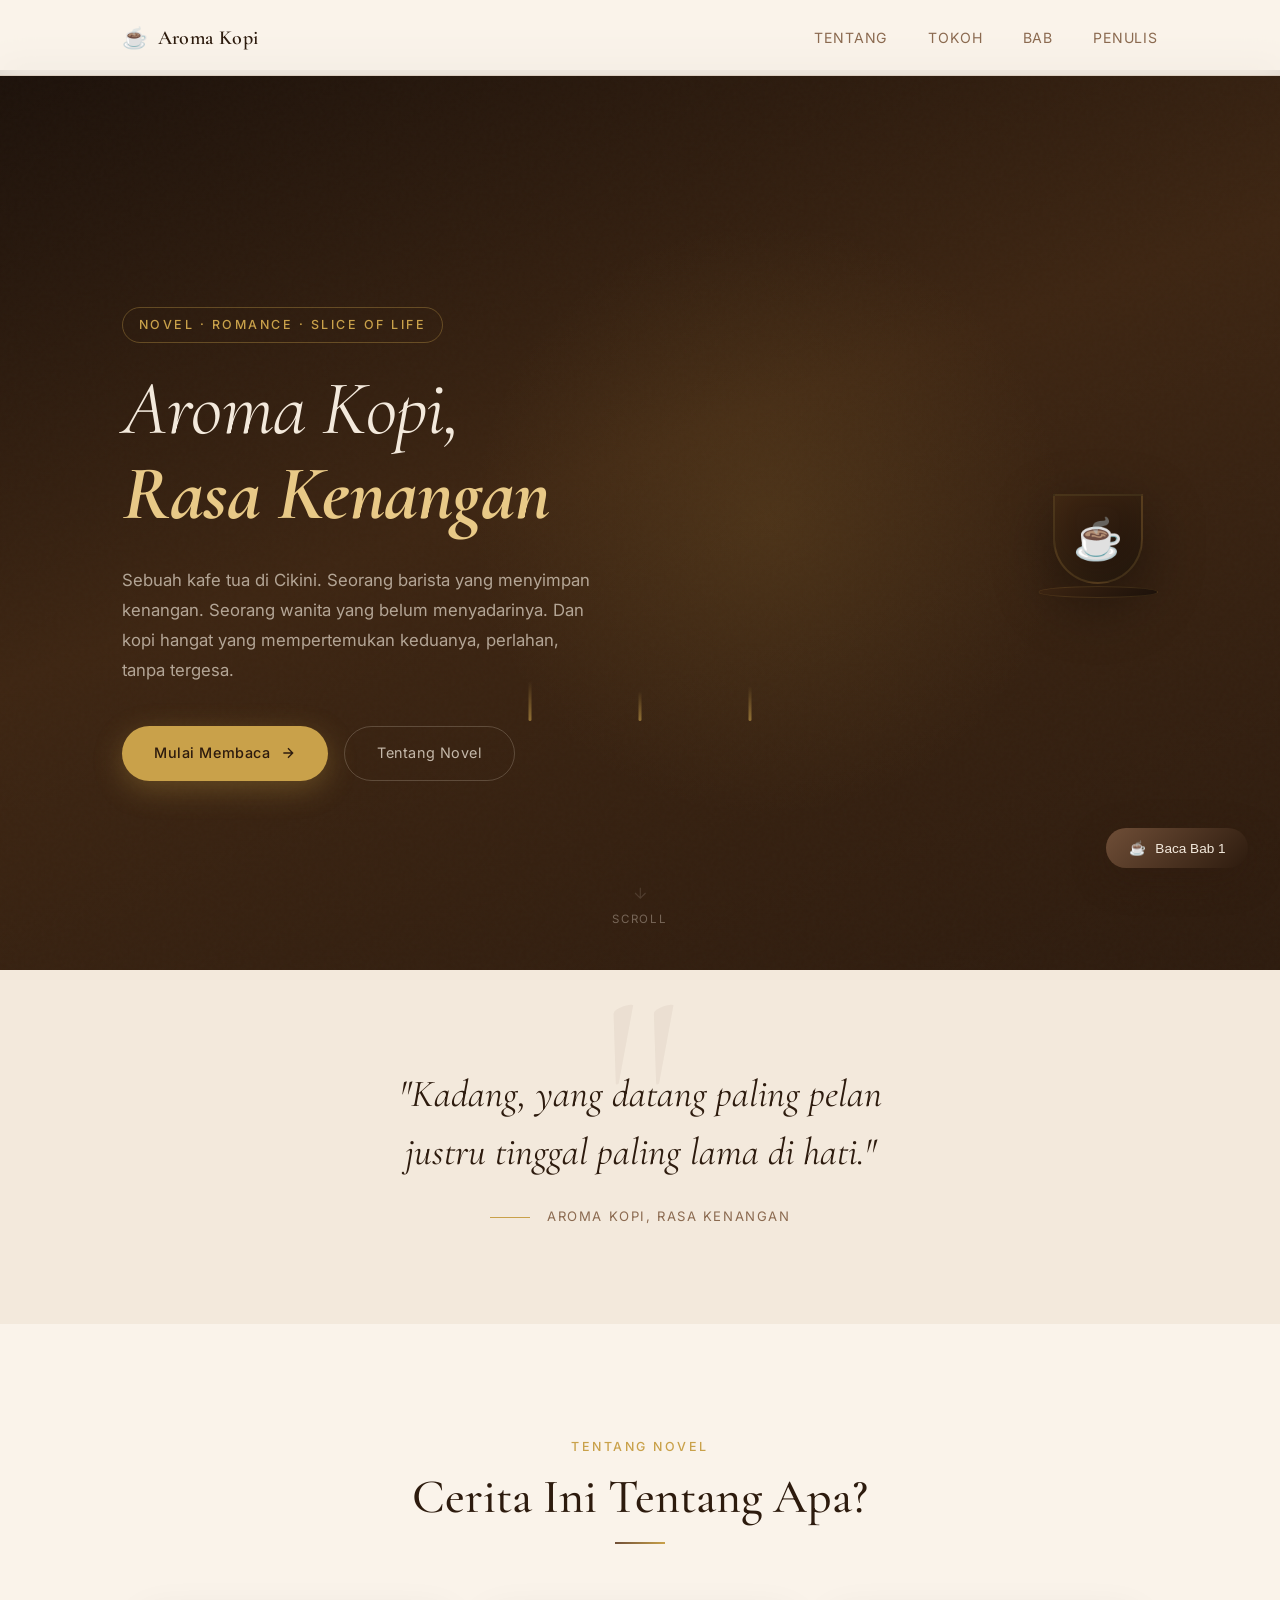
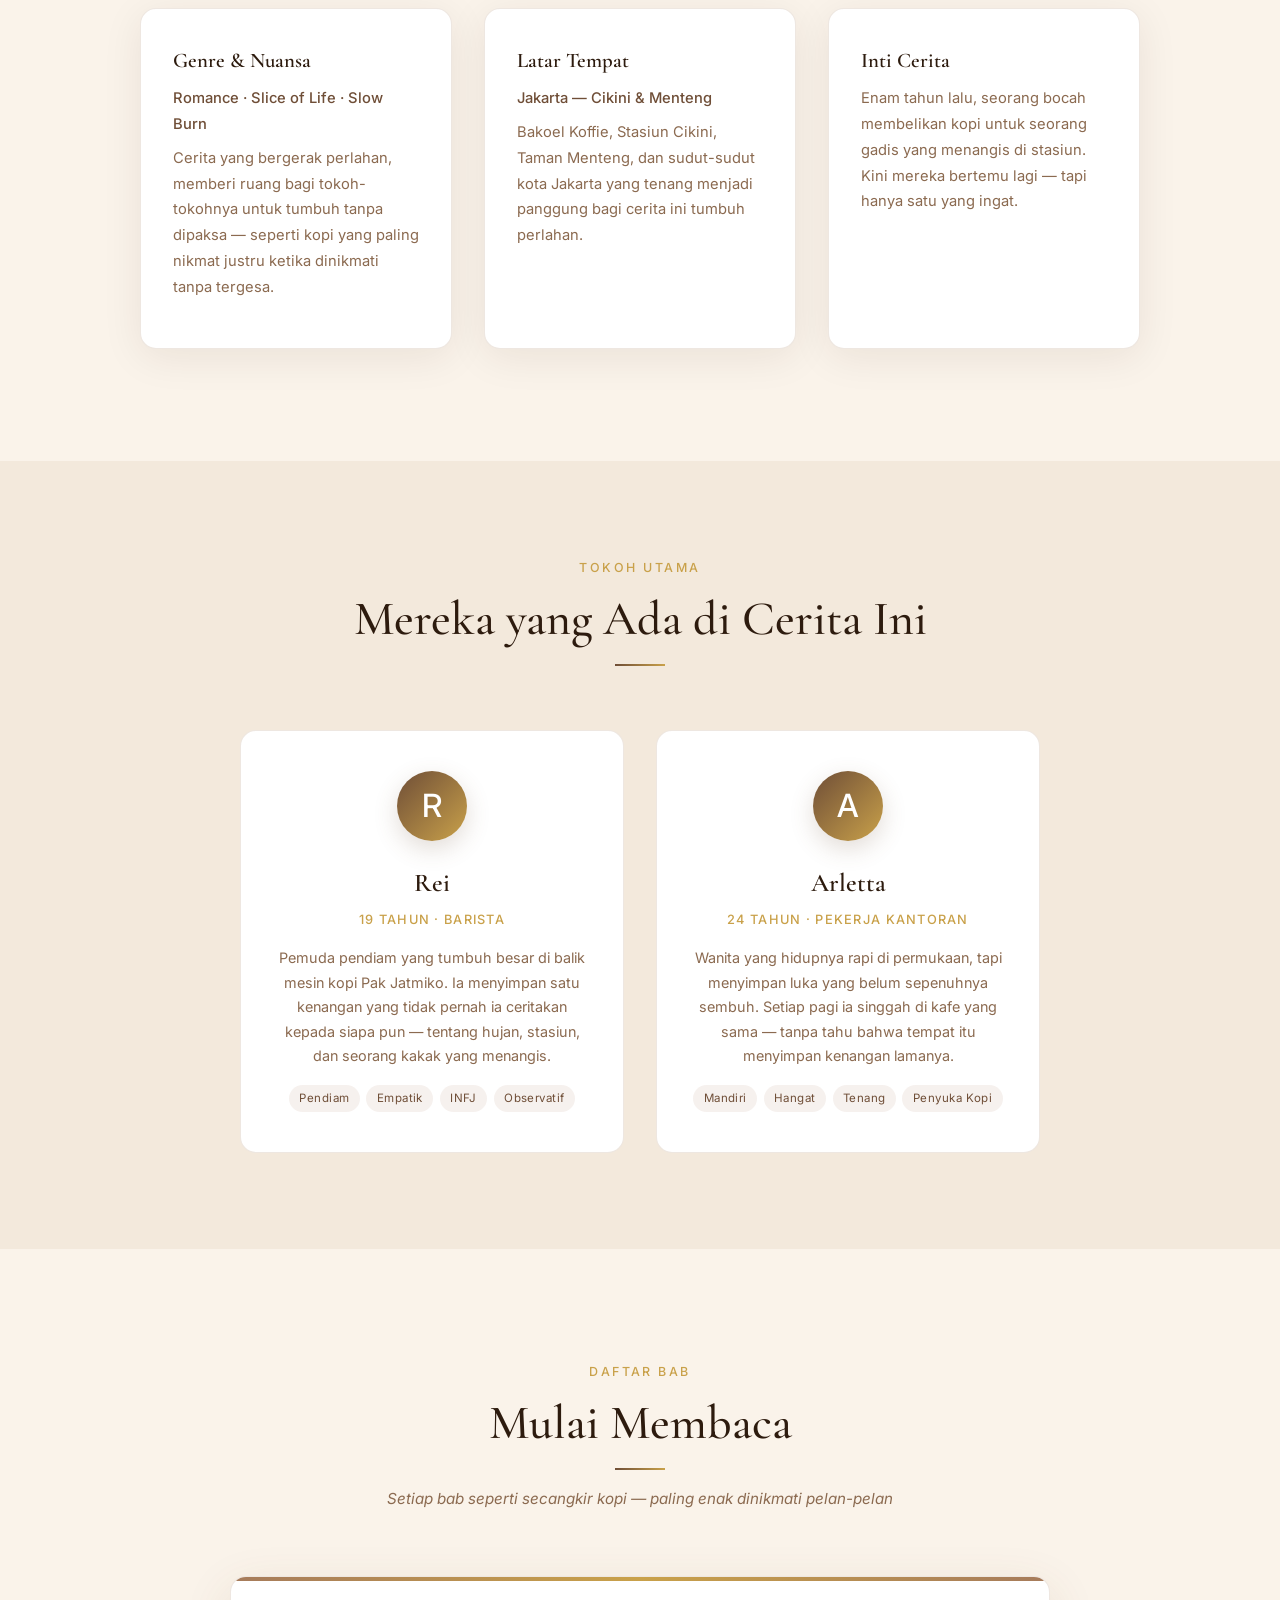
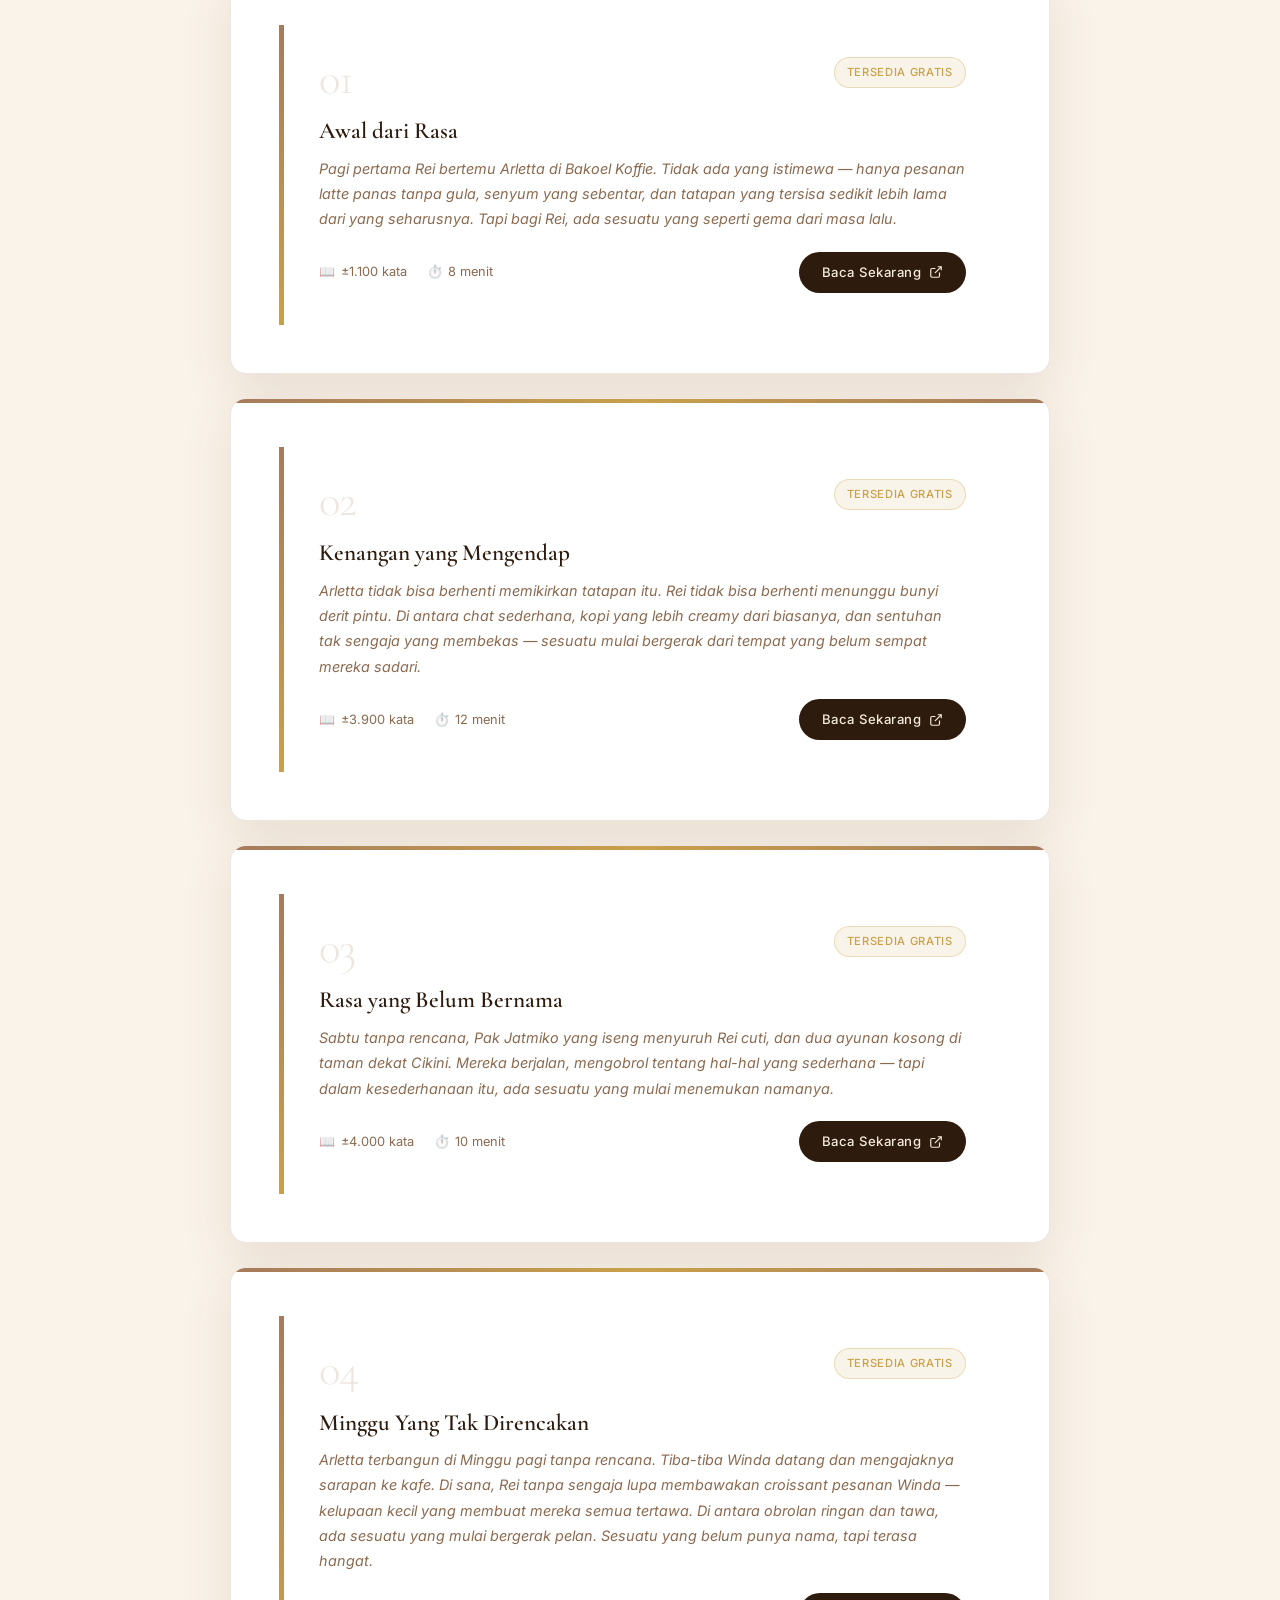
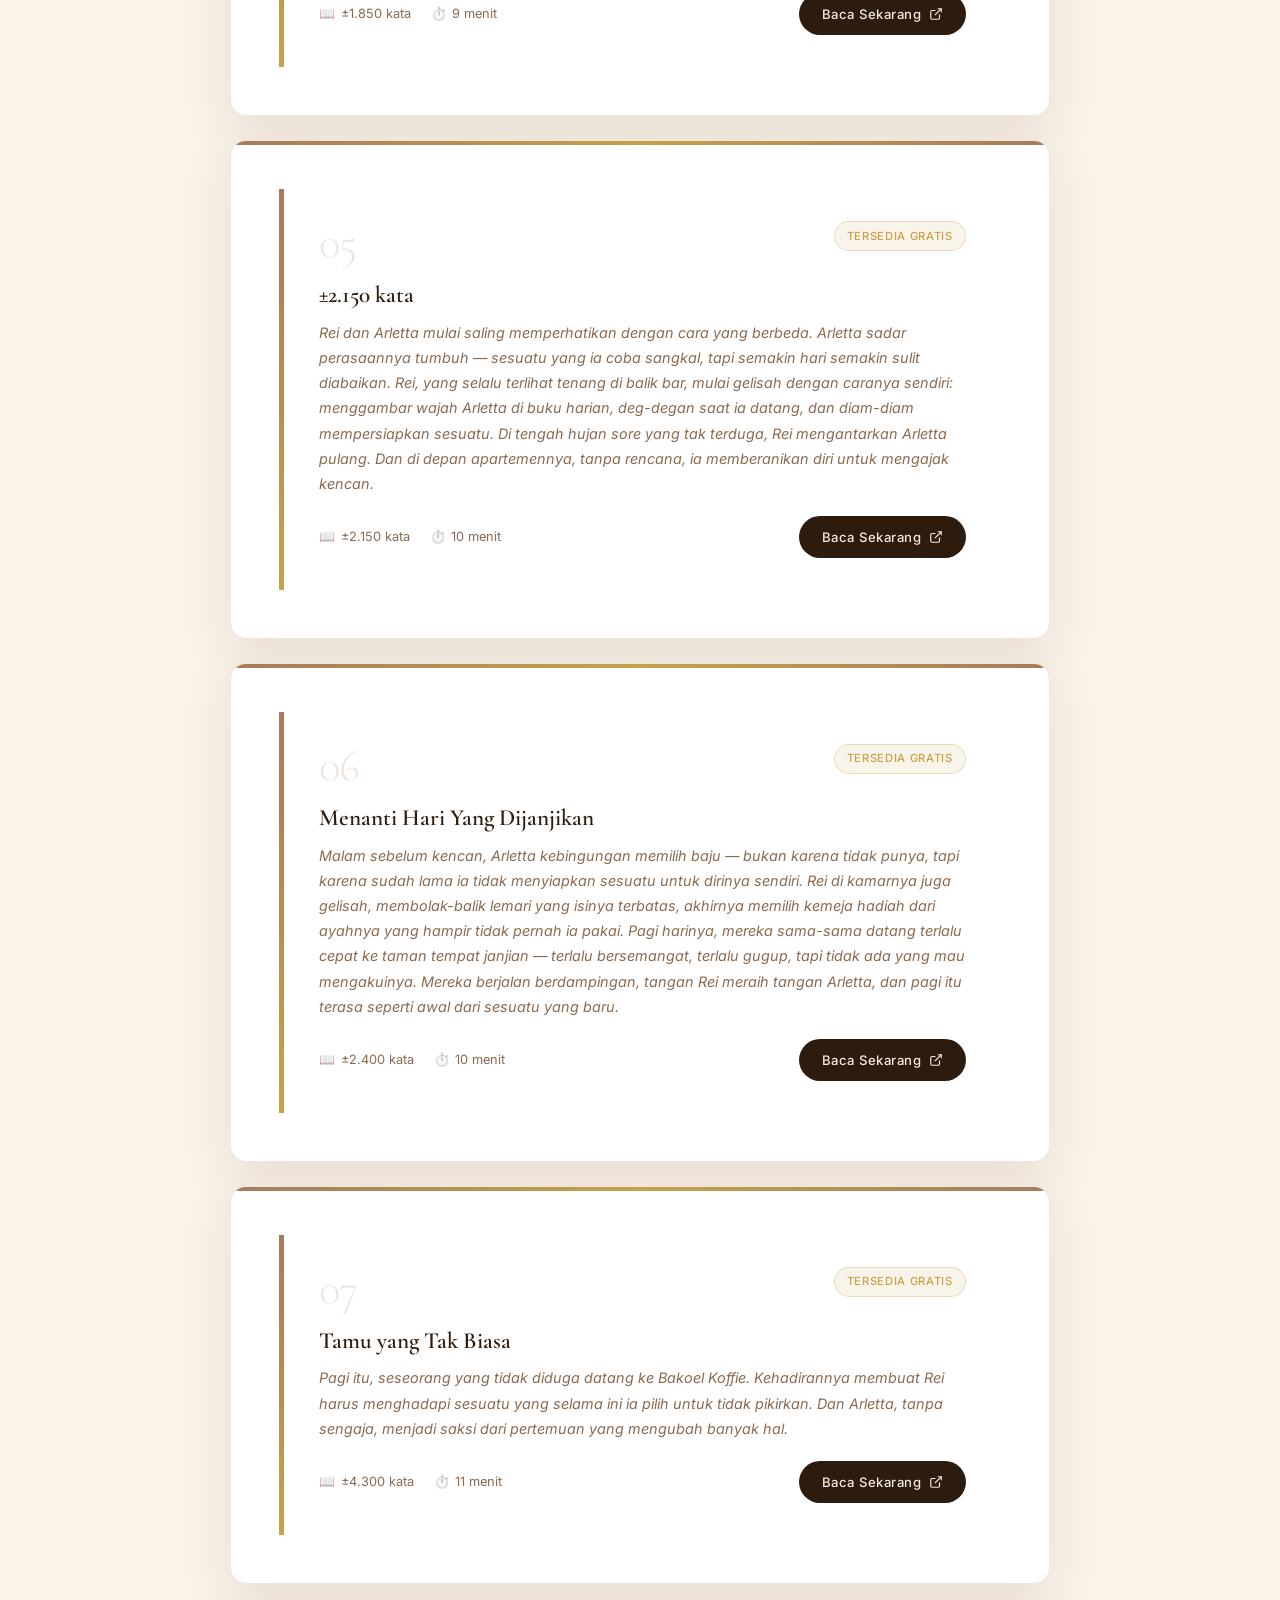
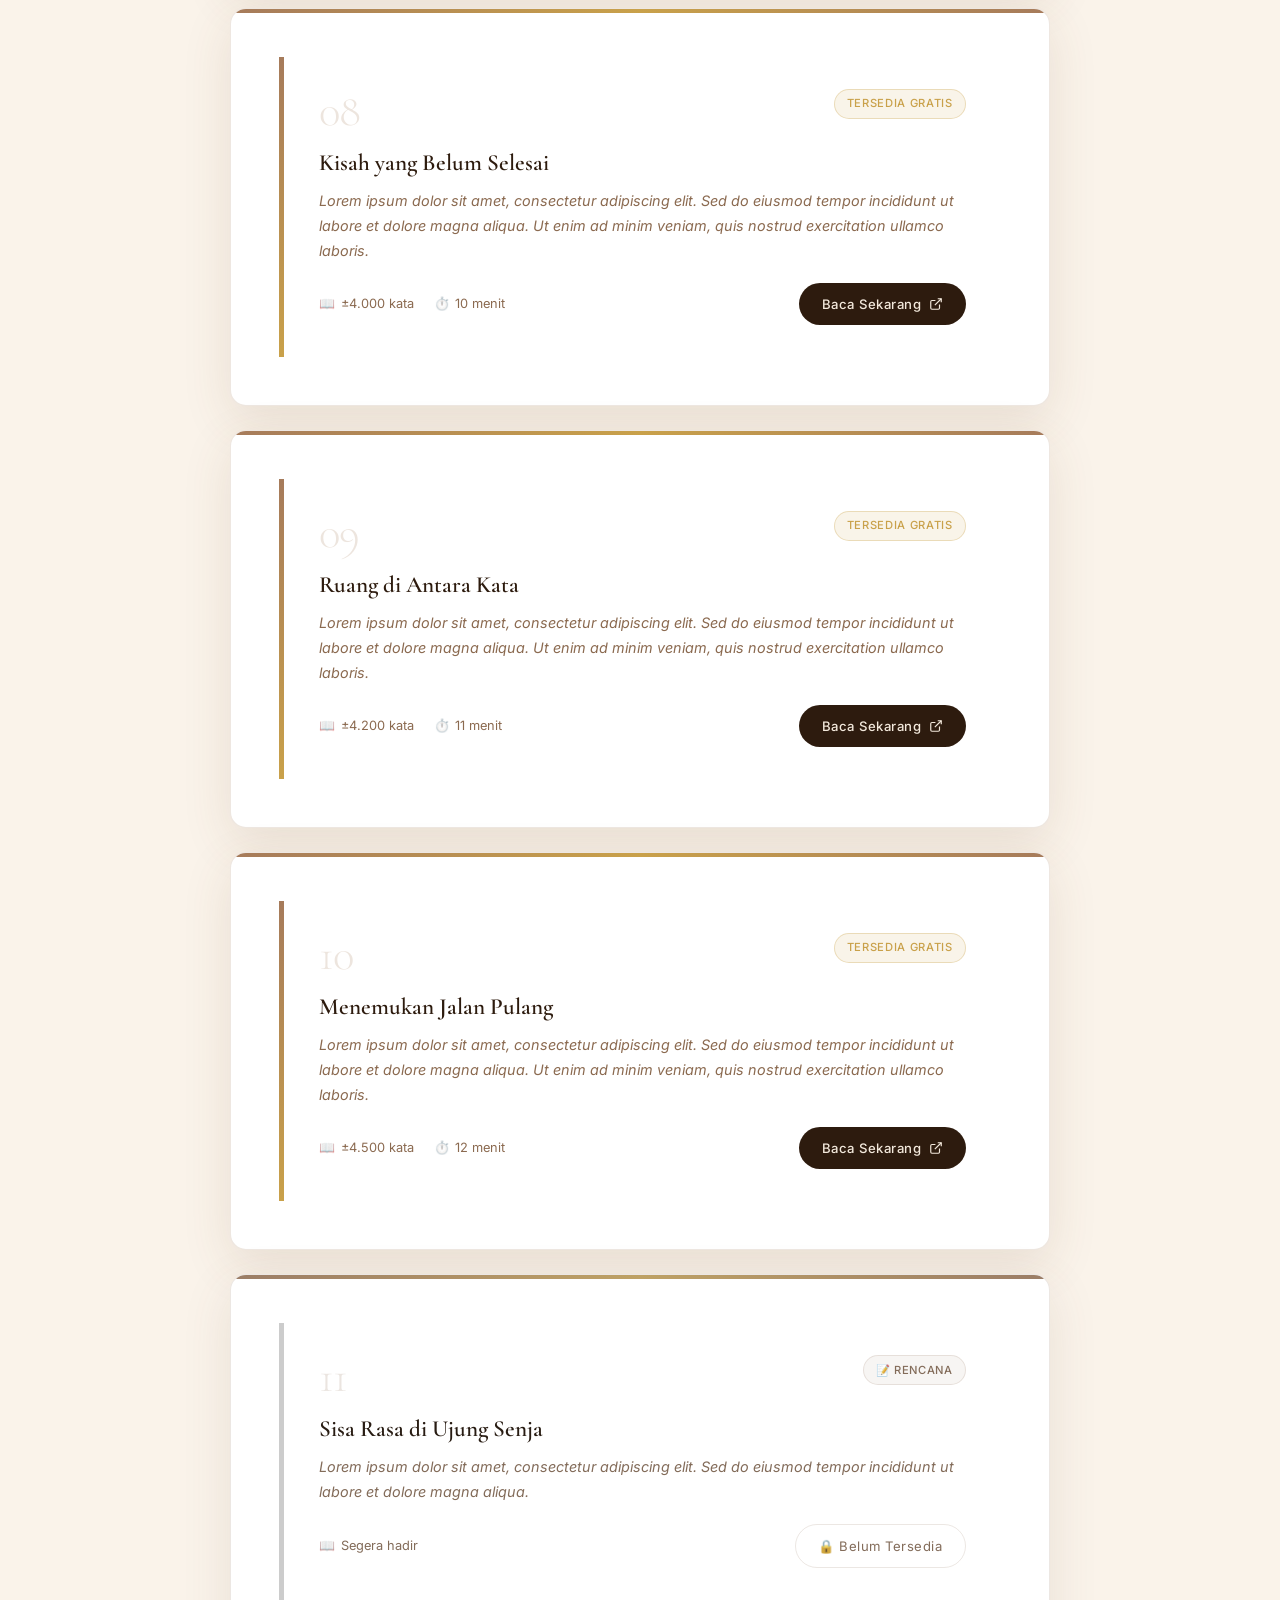
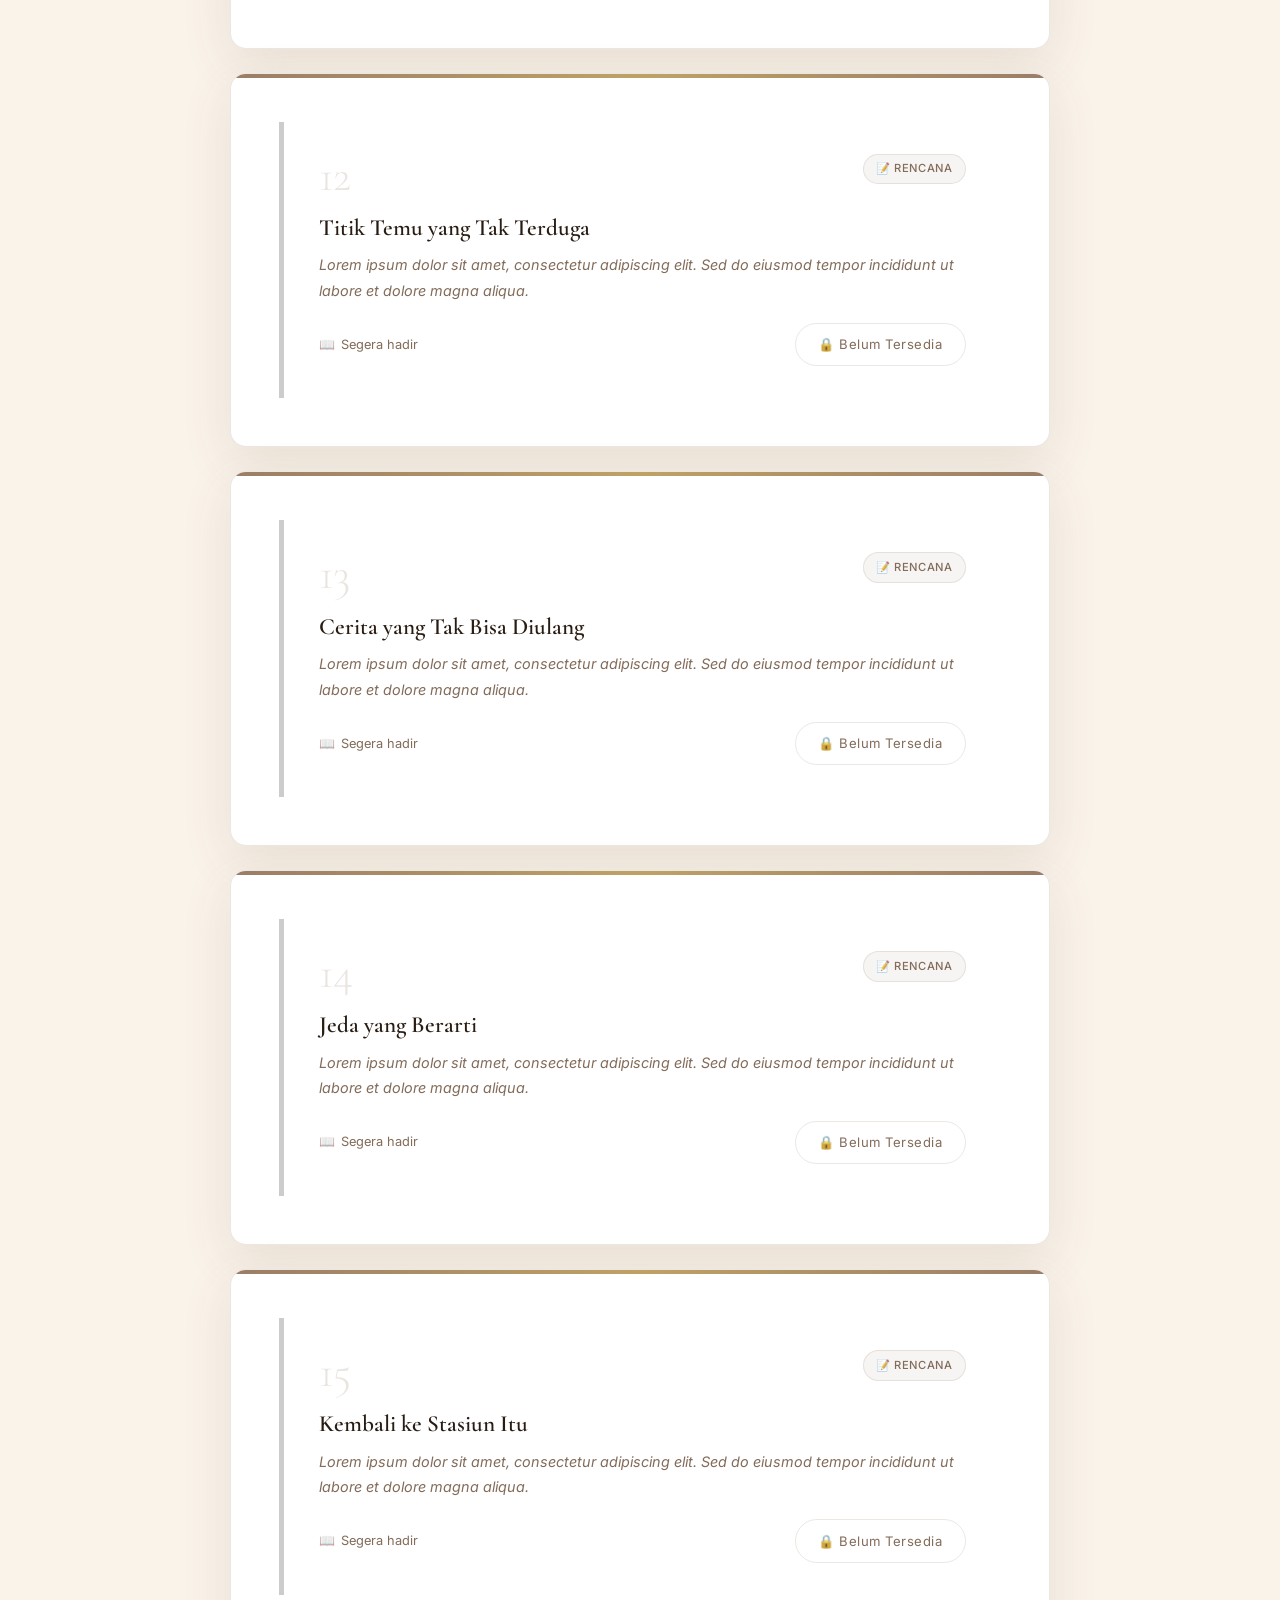
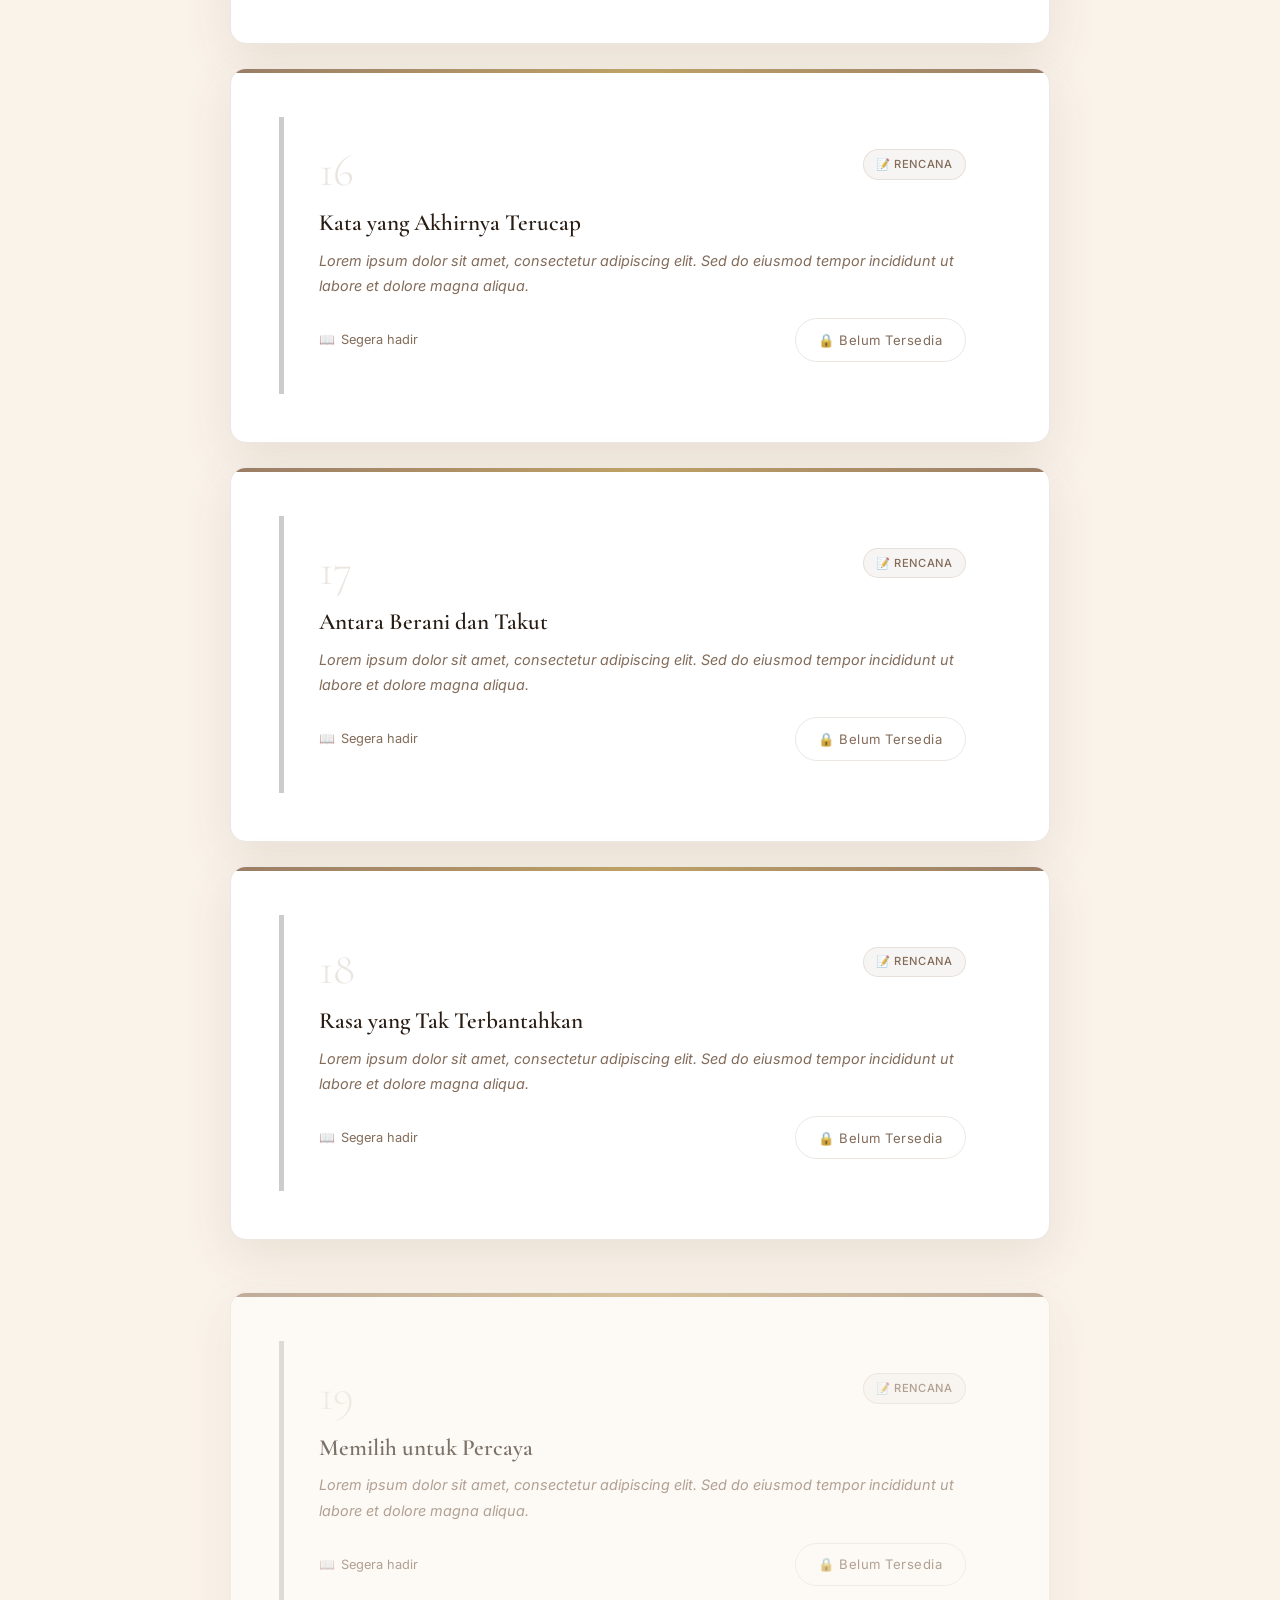
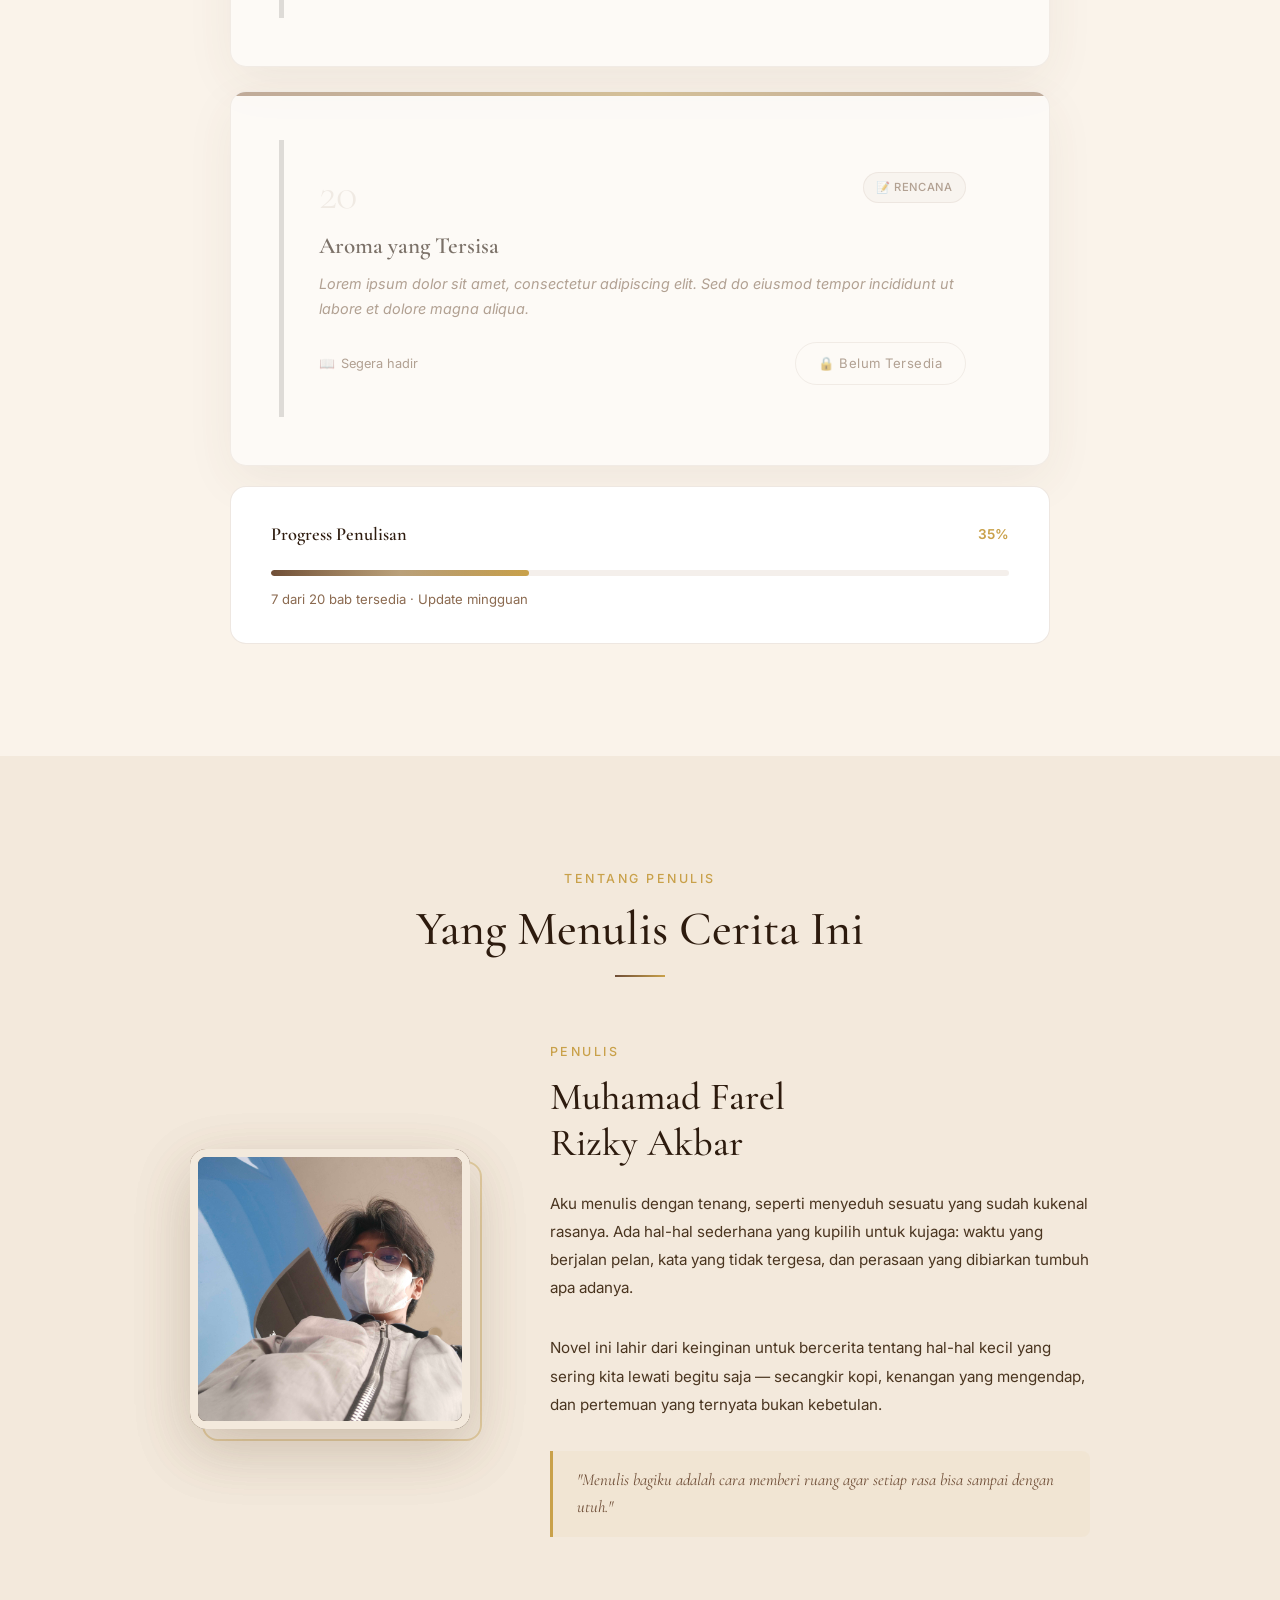
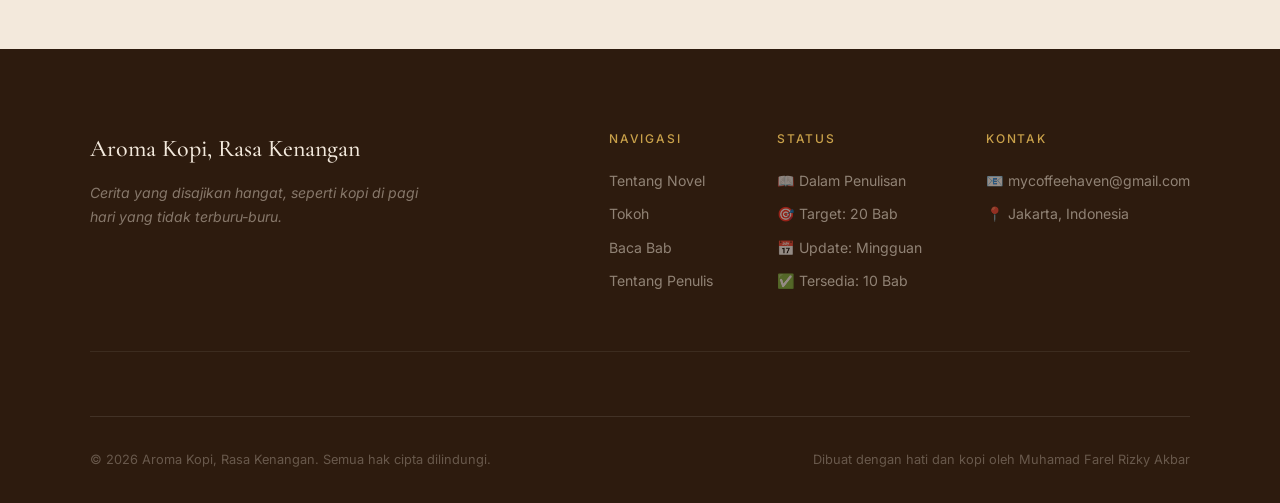
==== commit 358a56be: "Update index.html" ====
--- a/index.html
+++ b/index.html
@@ -982,17 +982,14 @@
               <span class="badge badge-free">Tersedia Gratis</span>
             </div>
           </div>
-          <h3 class="chapter-title-text">Percakapan di Antara Hening</h3>
-          <p class="chapter-excerpt-text">
-            Kedekatan yang tumbuh perlahan membawa mereka ke percakapan yang lebih dalam —
-            tentang hal-hal yang biasanya tidak mudah diucapkan kepada orang lain.
-            Dan di antara jeda-jeda yang nyaman itu, ada pengakuan diam-diam
-            yang belum siap dikatakan dengan suara.
-          </p>
-          <div class="chapter-meta-row">
-            <div class="chapter-stats">
-              <span class="chapter-stat"><span>📖</span><span>±4.200 kata</span></span>
-              <span class="chapter-stat"><span>⏱️</span><span>11 menit</span></span>
+          <h3 class="chapter-title-text">Minggu Yang Tak Direncakan</h3>
+          <p class="chapter-excerpt-text">
+           Arletta terbangun di Minggu pagi tanpa rencana. Tiba-tiba Winda datang dan mengajaknya sarapan ke kafe. Di sana, Rei tanpa sengaja lupa membawakan croissant pesanan Winda — kelupaan kecil yang membuat mereka semua tertawa. Di antara obrolan ringan dan tawa, ada sesuatu yang mulai bergerak pelan. Sesuatu yang belum punya nama, tapi terasa hangat.
+          </p>
+          <div class="chapter-meta-row">
+            <div class="chapter-stats">
+              <span class="chapter-stat"><span>📖</span><span>±1.850 kata</span></span>
+              <span class="chapter-stat"><span>⏱️</span><span>9 menit</span></span>
             </div>
             <a href="pdf-viewer.html?bab=4" class="chapter-read-btn">
               Baca Sekarang
@@ -1012,16 +1009,13 @@
               <span class="badge badge-free">Tersedia Gratis</span>
             </div>
           </div>
-          <h3 class="chapter-title-text">Nama di Cangkir yang Kelima</h3>
-          <p class="chapter-excerpt-text">
-            Rei mulai menulis nama Arletta di cangkir yang kelima —
-            bukan karena aturan, tapi karena tangannya bergerak sendiri.
-            Sebuah kebiasaan kecil yang tidak disadari, tapi cukup untuk
-            membuat keduanya menyadari seberapa jauh mereka sudah melangkah.
-          </p>
-          <div class="chapter-meta-row">
-            <div class="chapter-stats">
-              <span class="chapter-stat"><span>📖</span><span>±3.800 kata</span></span>
+          <h3 class="chapter-title-text">±2.150 kata</h3>
+          <p class="chapter-excerpt-text">
+           Rei dan Arletta mulai saling memperhatikan dengan cara yang berbeda. Arletta sadar perasaannya tumbuh — sesuatu yang ia coba sangkal, tapi semakin hari semakin sulit diabaikan. Rei, yang selalu terlihat tenang di balik bar, mulai gelisah dengan caranya sendiri: menggambar wajah Arletta di buku harian, deg-degan saat ia datang, dan diam-diam mempersiapkan sesuatu. Di tengah hujan sore yang tak terduga, Rei mengantarkan Arletta pulang. Dan di depan apartemennya, tanpa rencana, ia memberanikan diri untuk mengajak kencan.
+          </p>
+          <div class="chapter-meta-row">
+            <div class="chapter-stats">
+              <span class="chapter-stat"><span>📖</span><span>±2.150 kata</span></span>
               <span class="chapter-stat"><span>⏱️</span><span>10 menit</span></span>
             </div>
             <a href="pdf-viewer.html?bab=5" class="chapter-read-btn">
@@ -1042,18 +1036,16 @@
               <span class="badge badge-free">Tersedia Gratis</span>
             </div>
           </div>
-          <h3 class="chapter-title-text">Hujan dan Satu Pertanyaan</h3>
-          <p class="chapter-excerpt-text">
-            Hujan turun lagi di Cikini. Dan di bawah rintiknya,
-            Arletta akhirnya mulai bertanya — bukan kepada Rei,
-            tapi kepada dirinya sendiri. Tentang kenangan yang tidak pernah
-            benar-benar hilang, dan satu pertanyaan yang selama ini
-            ia takuti untuk dijawab.
-          </p>
-          <div class="chapter-meta-row">
-            <div class="chapter-stats">
-              <span class="chapter-stat"><span>📖</span><span>±4.500 kata</span></span>
-              <span class="chapter-stat"><span>⏱️</span><span>12 menit</span></span>
+          <h3 class="chapter-title-text">Menanti Hari Yang Dijanjikan</h3>
+          <p class="chapter-excerpt-text">
+            Malam sebelum kencan, Arletta kebingungan memilih baju — bukan karena tidak punya, tapi karena sudah lama ia tidak menyiapkan sesuatu untuk dirinya sendiri. Rei di kamarnya juga gelisah, membolak-balik lemari yang isinya terbatas, akhirnya memilih kemeja hadiah dari ayahnya yang hampir tidak pernah ia pakai. Pagi harinya, mereka sama-sama datang terlalu cepat ke taman tempat janjian — terlalu bersemangat, terlalu gugup, tapi tidak ada yang mau mengakuinya. Mereka berjalan berdampingan, tangan Rei meraih tangan Arletta, dan pagi itu terasa seperti awal dari sesuatu yang baru.
+
+
+          </p>
+          <div class="chapter-meta-row">
+            <div class="chapter-stats">
+              <span class="chapter-stat"><span>📖</span><span>±2.400 kata</span></span>
+              <span class="chapter-stat"><span>⏱️</span><span>10 menit</span></span>
             </div>
             <a href="pdf-viewer.html?bab=6" class="chapter-read-btn">
               Baca Sekarang
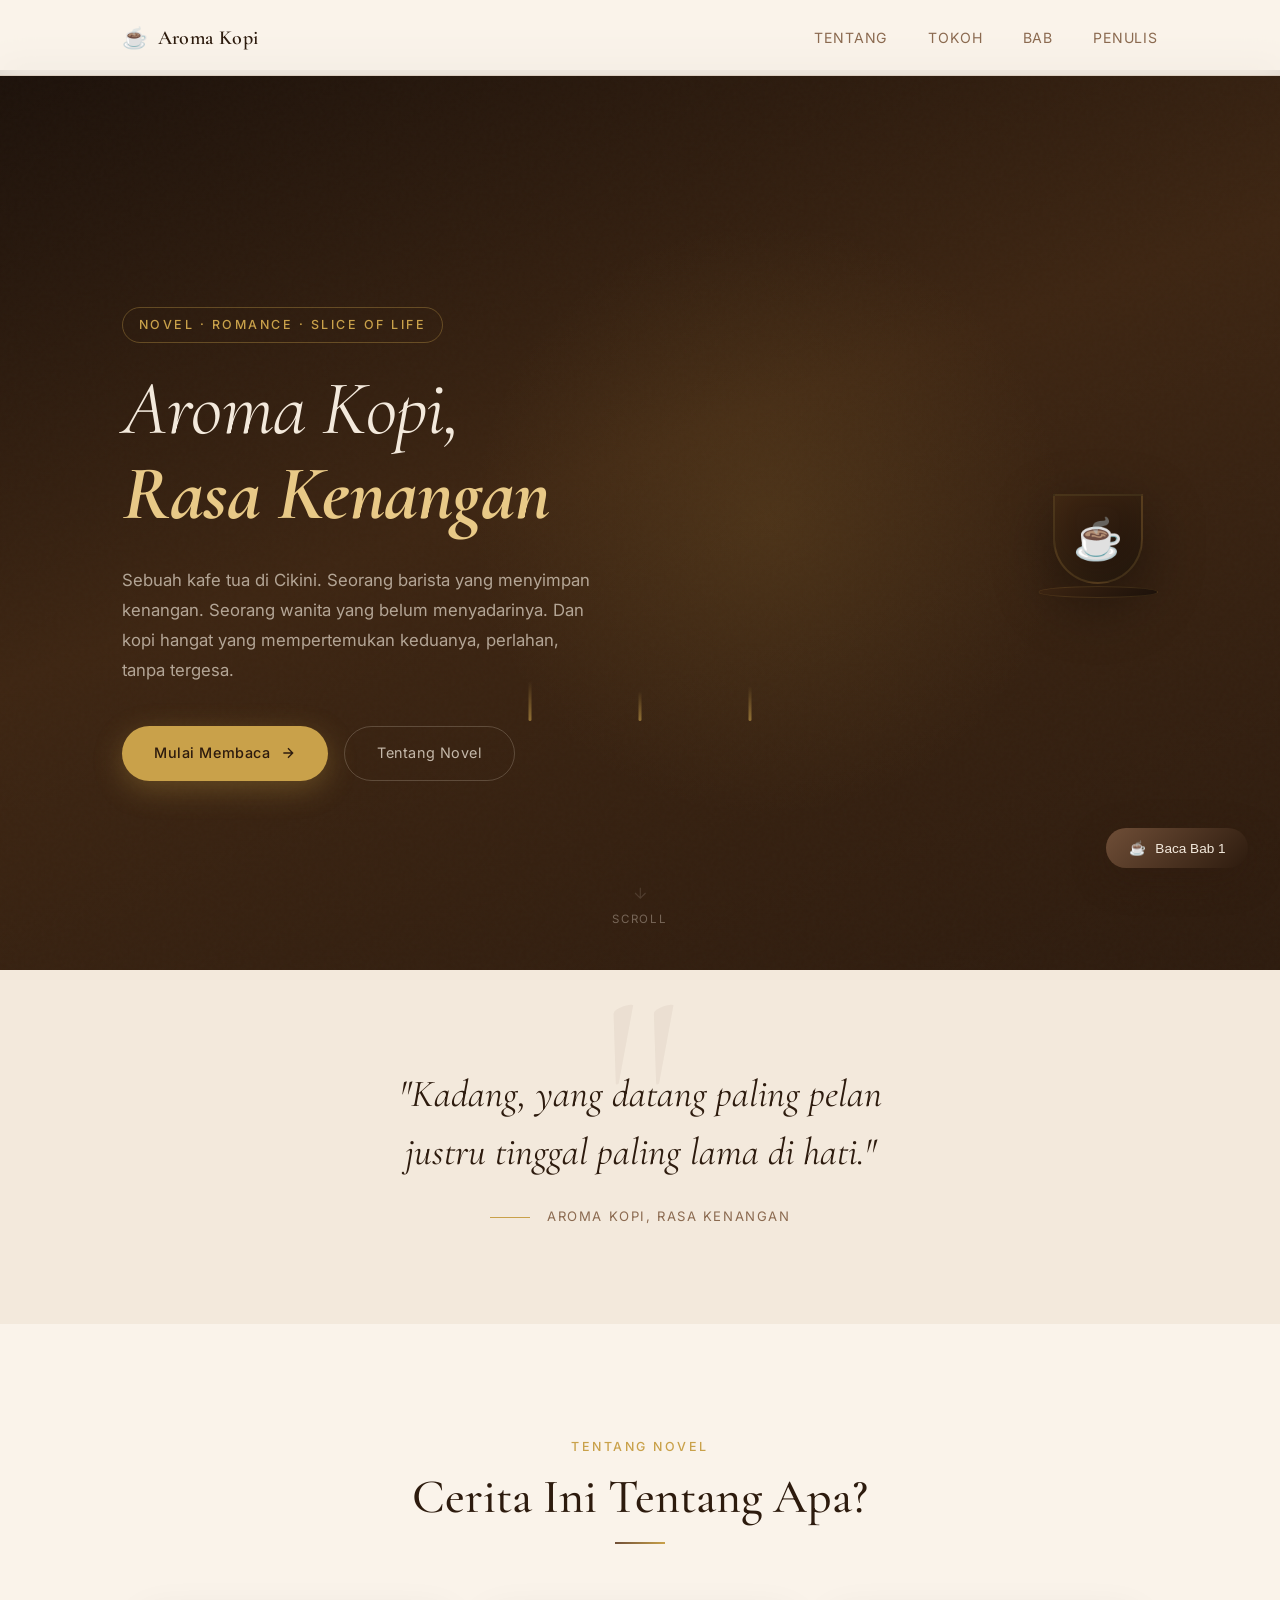
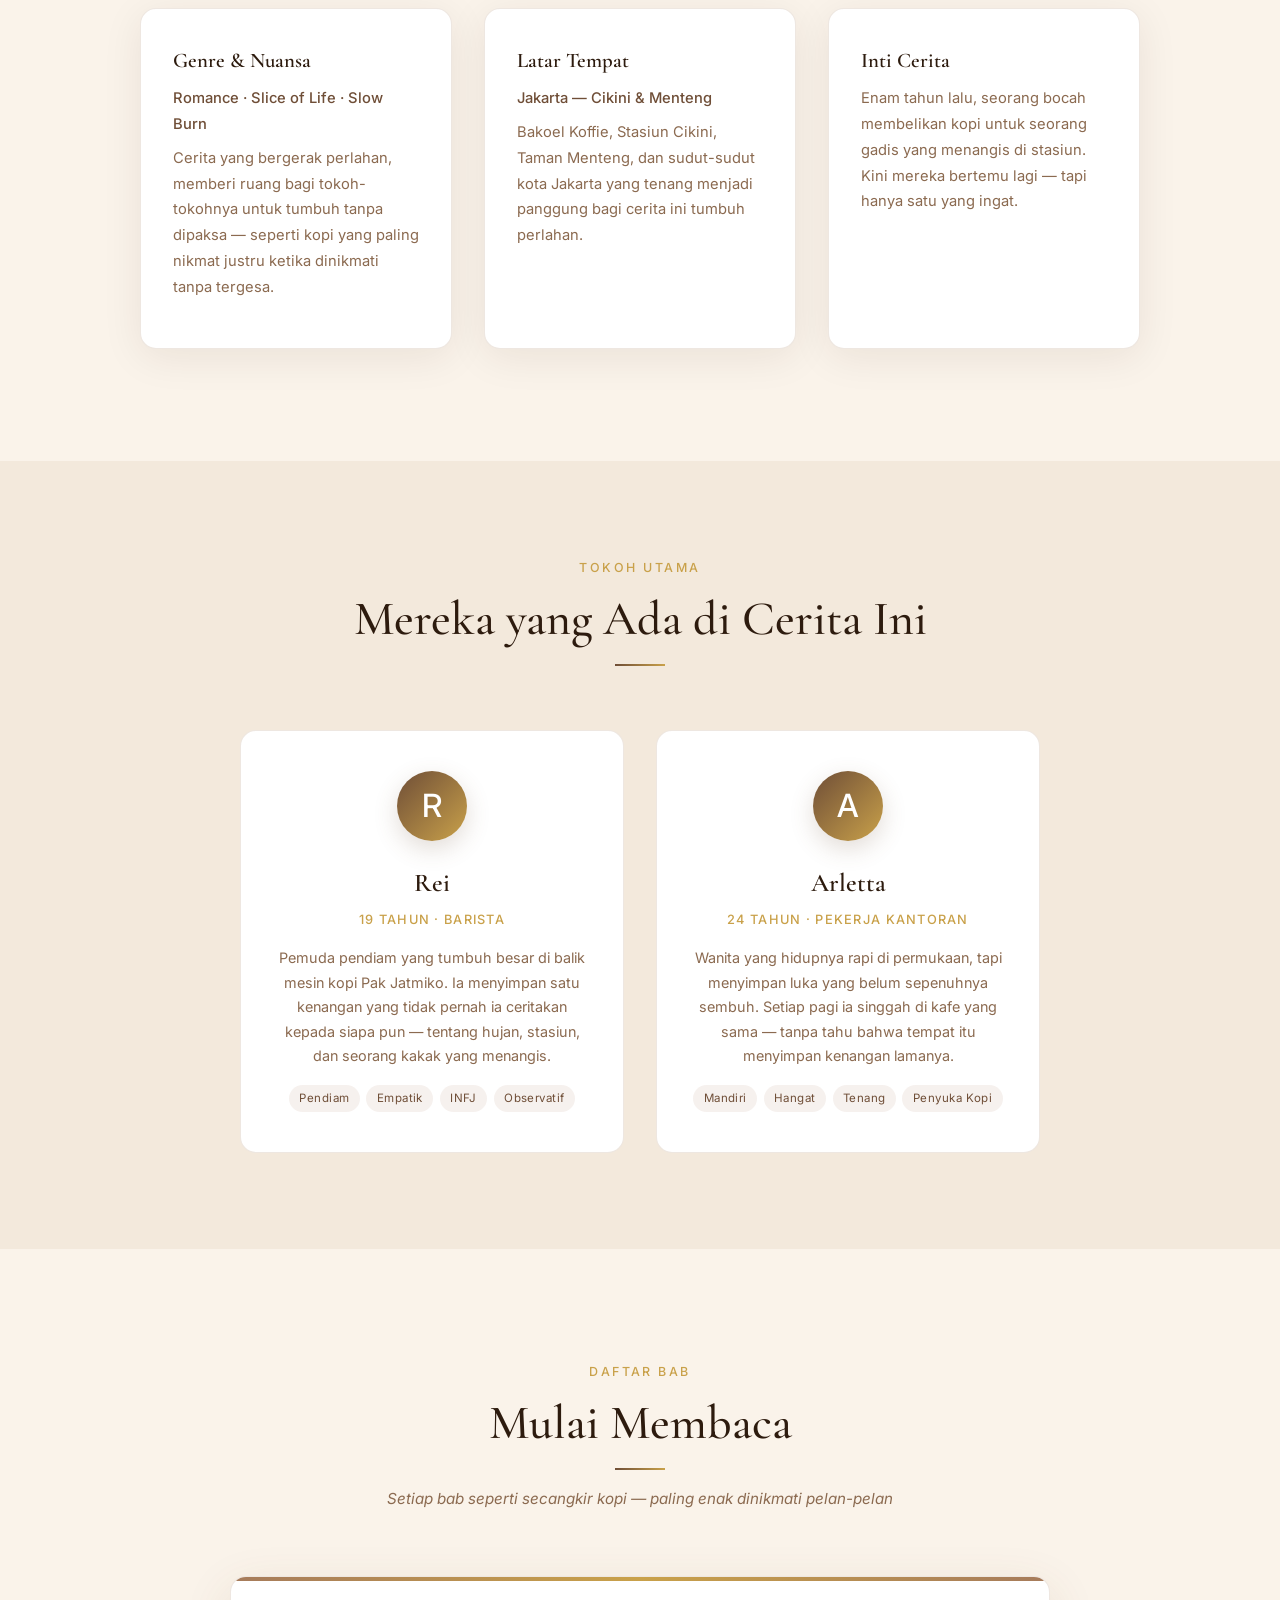
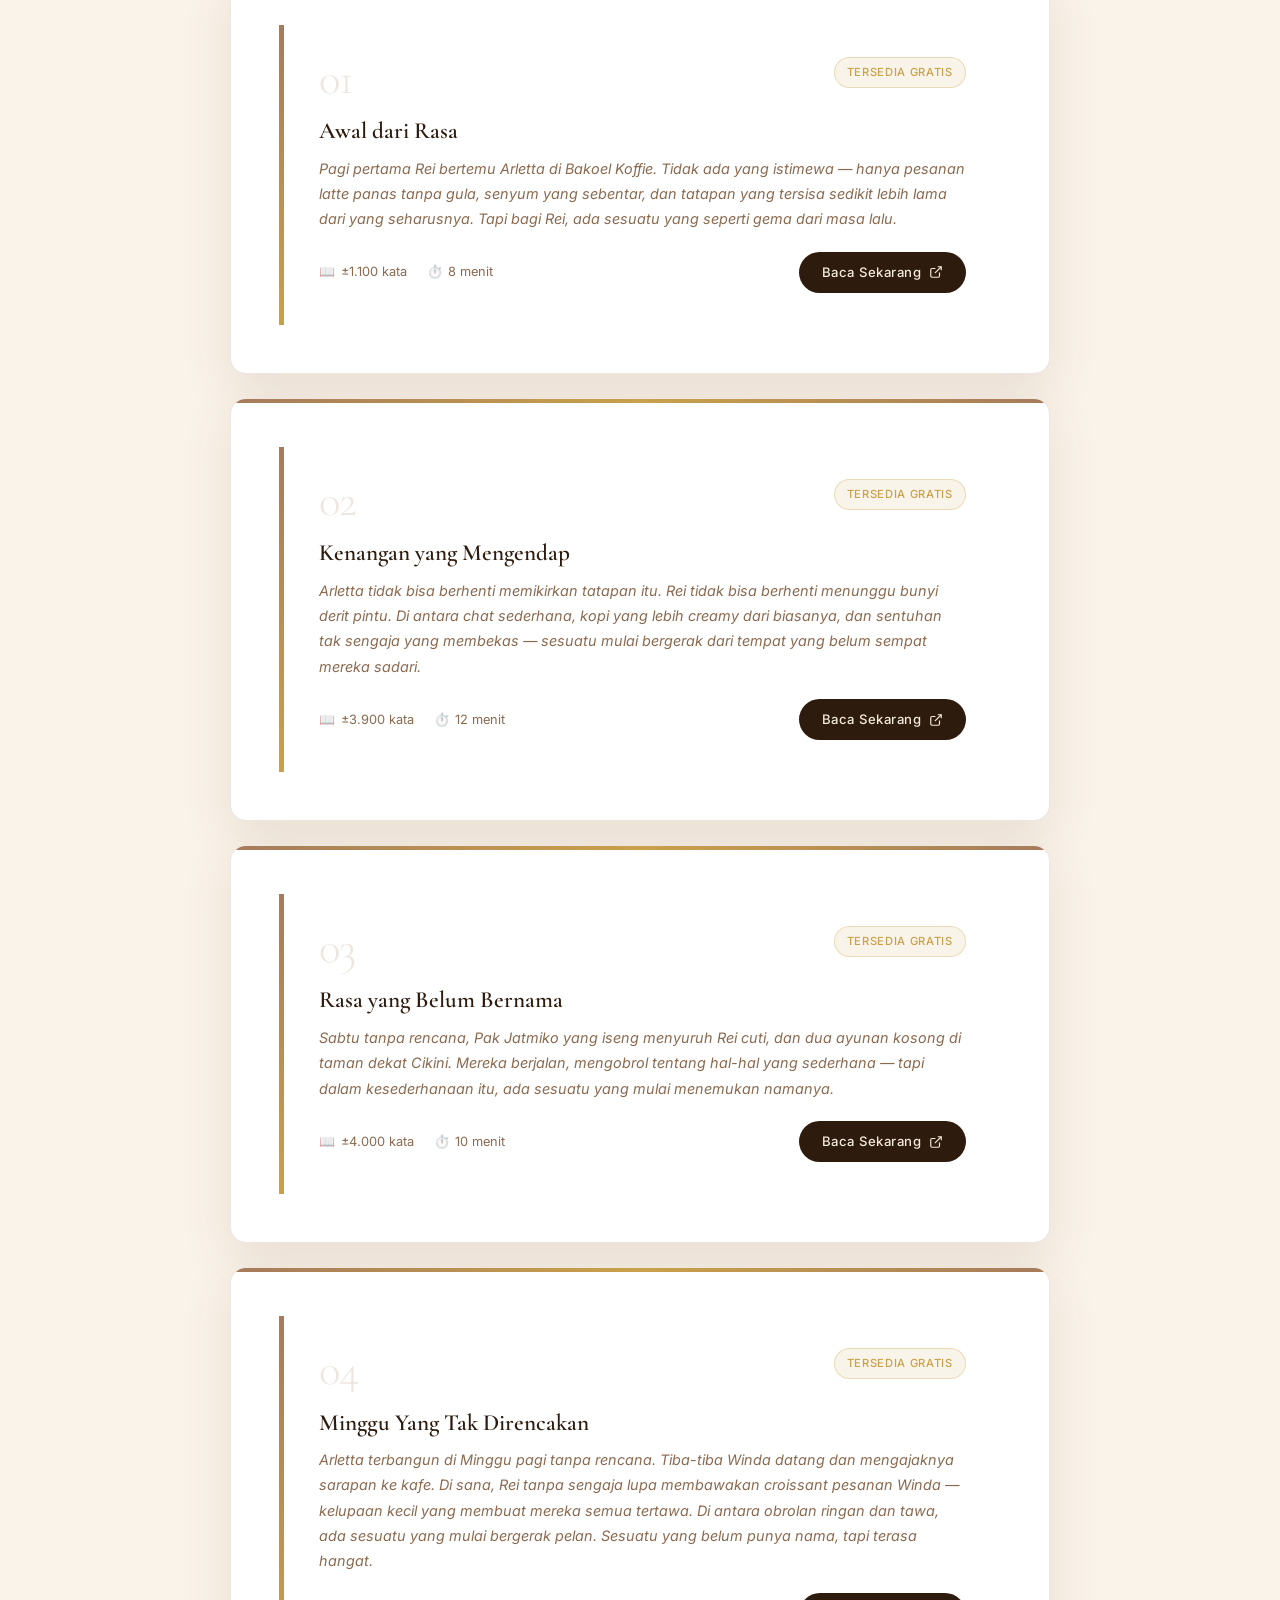
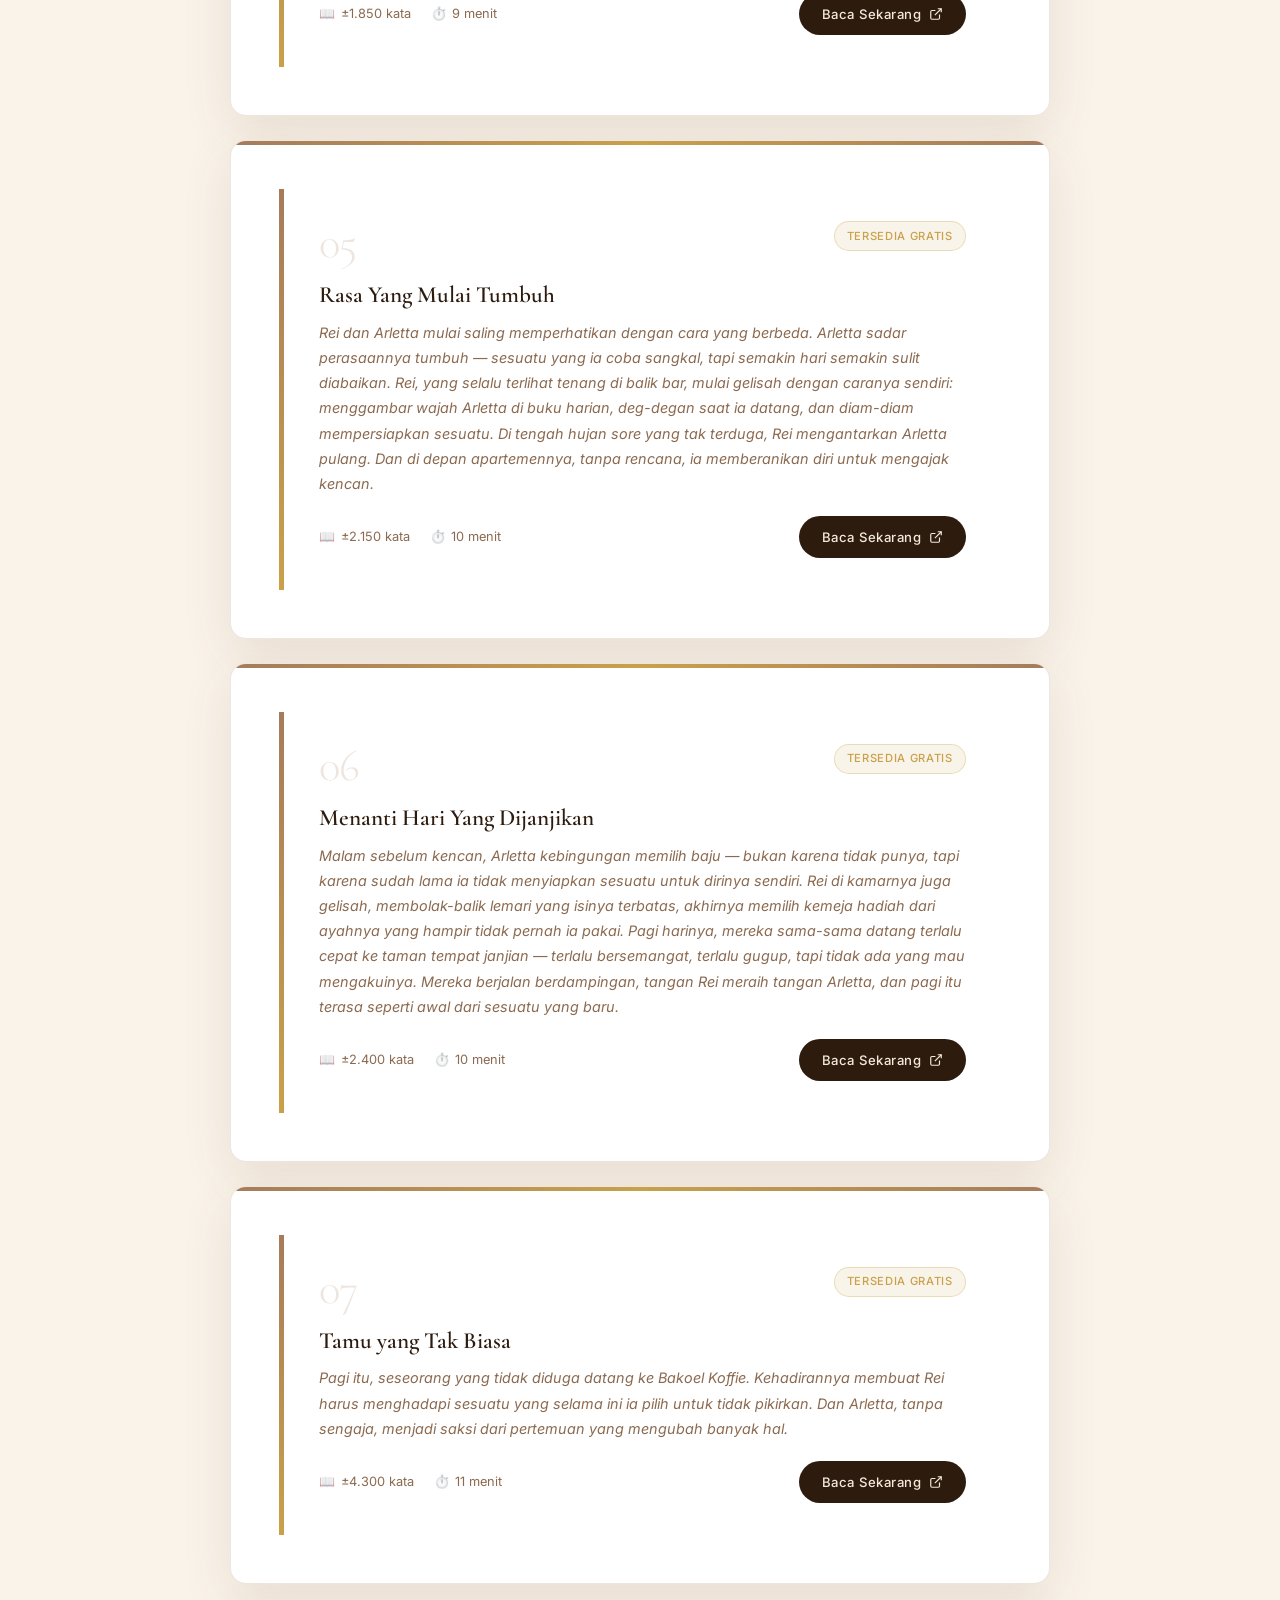
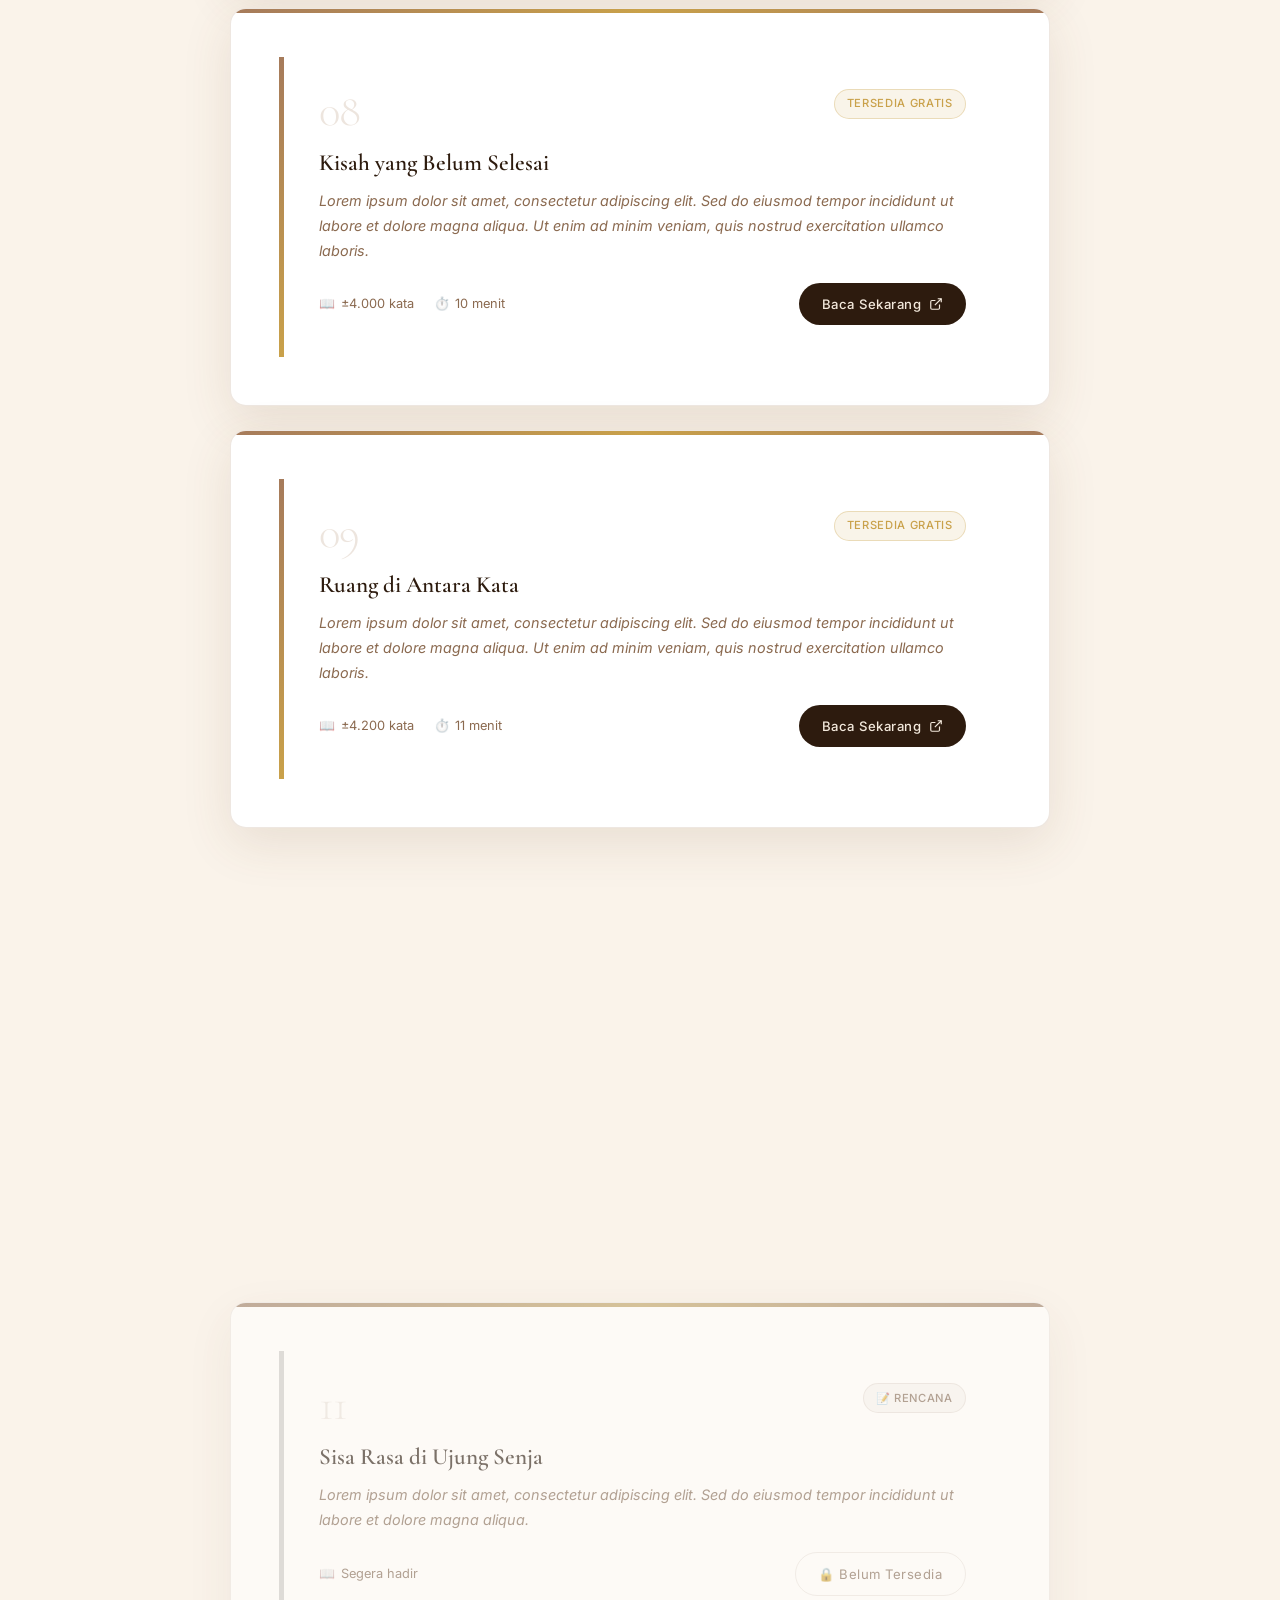
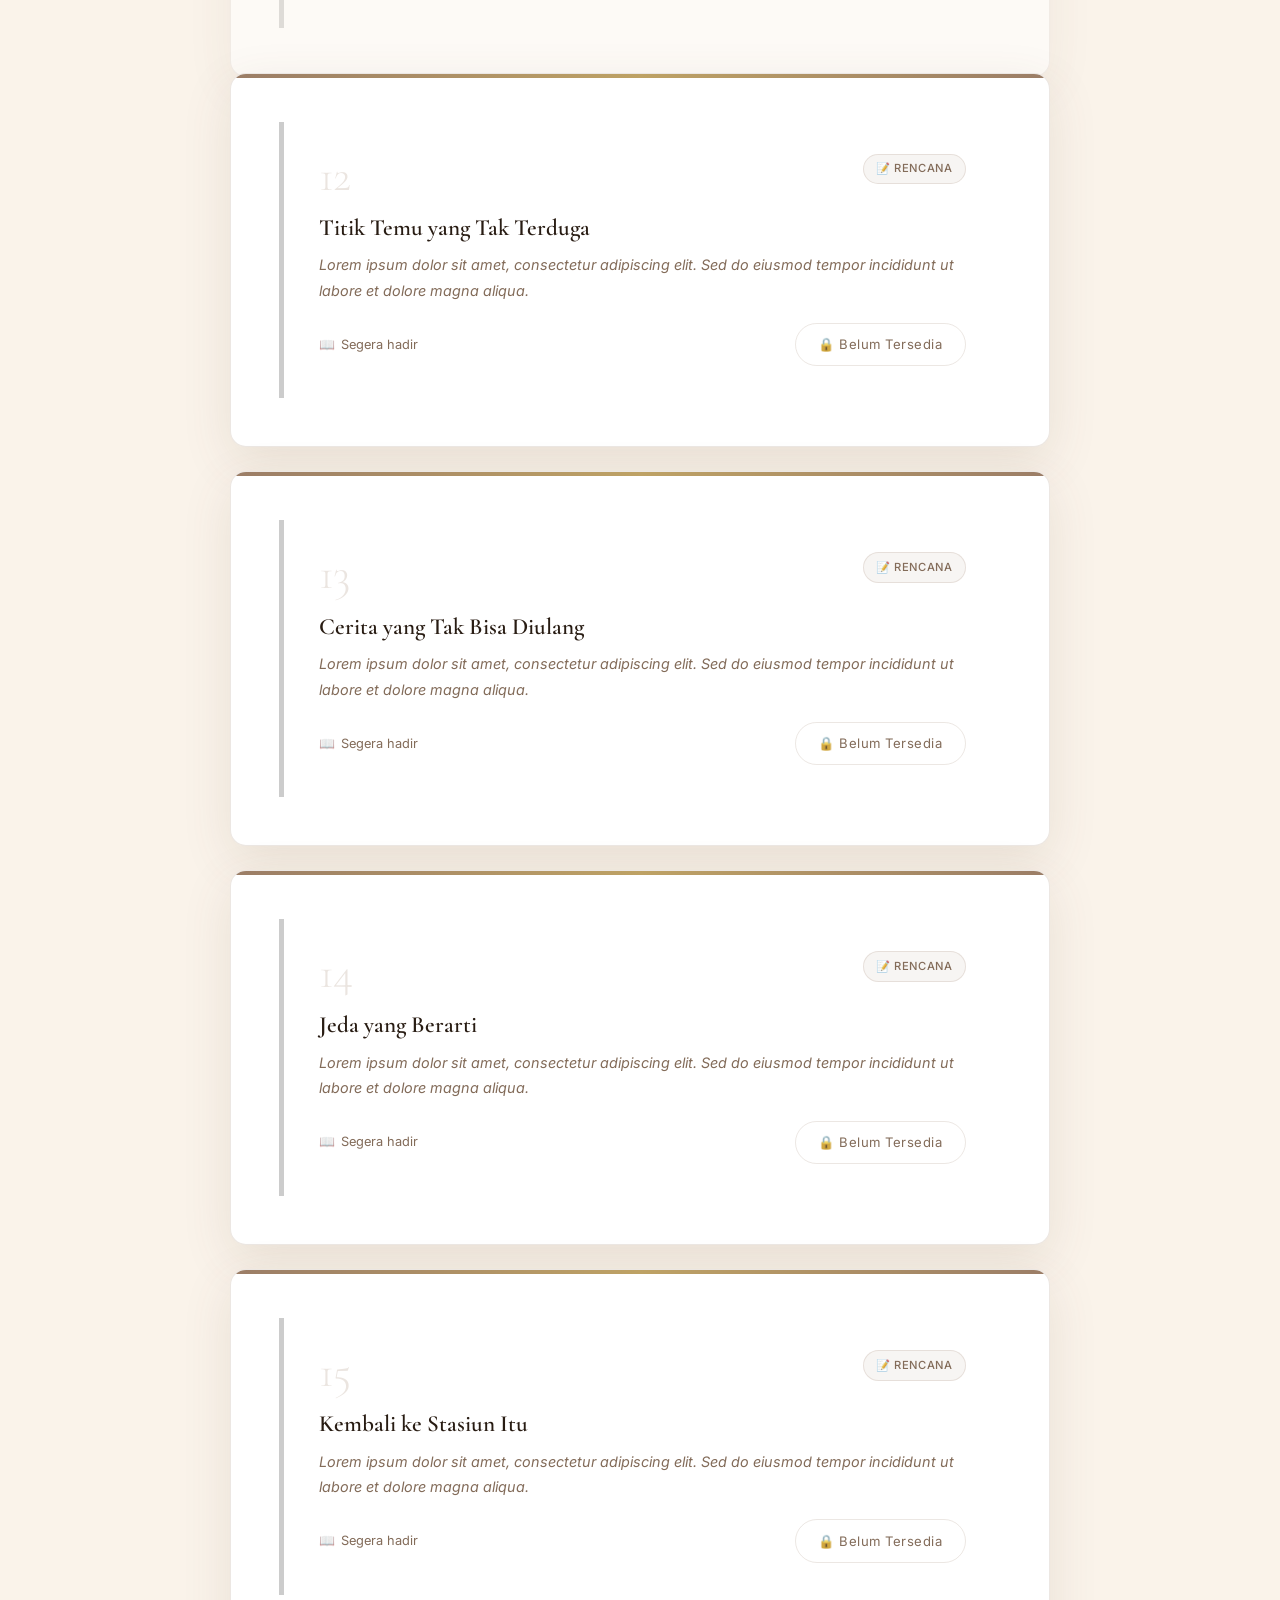
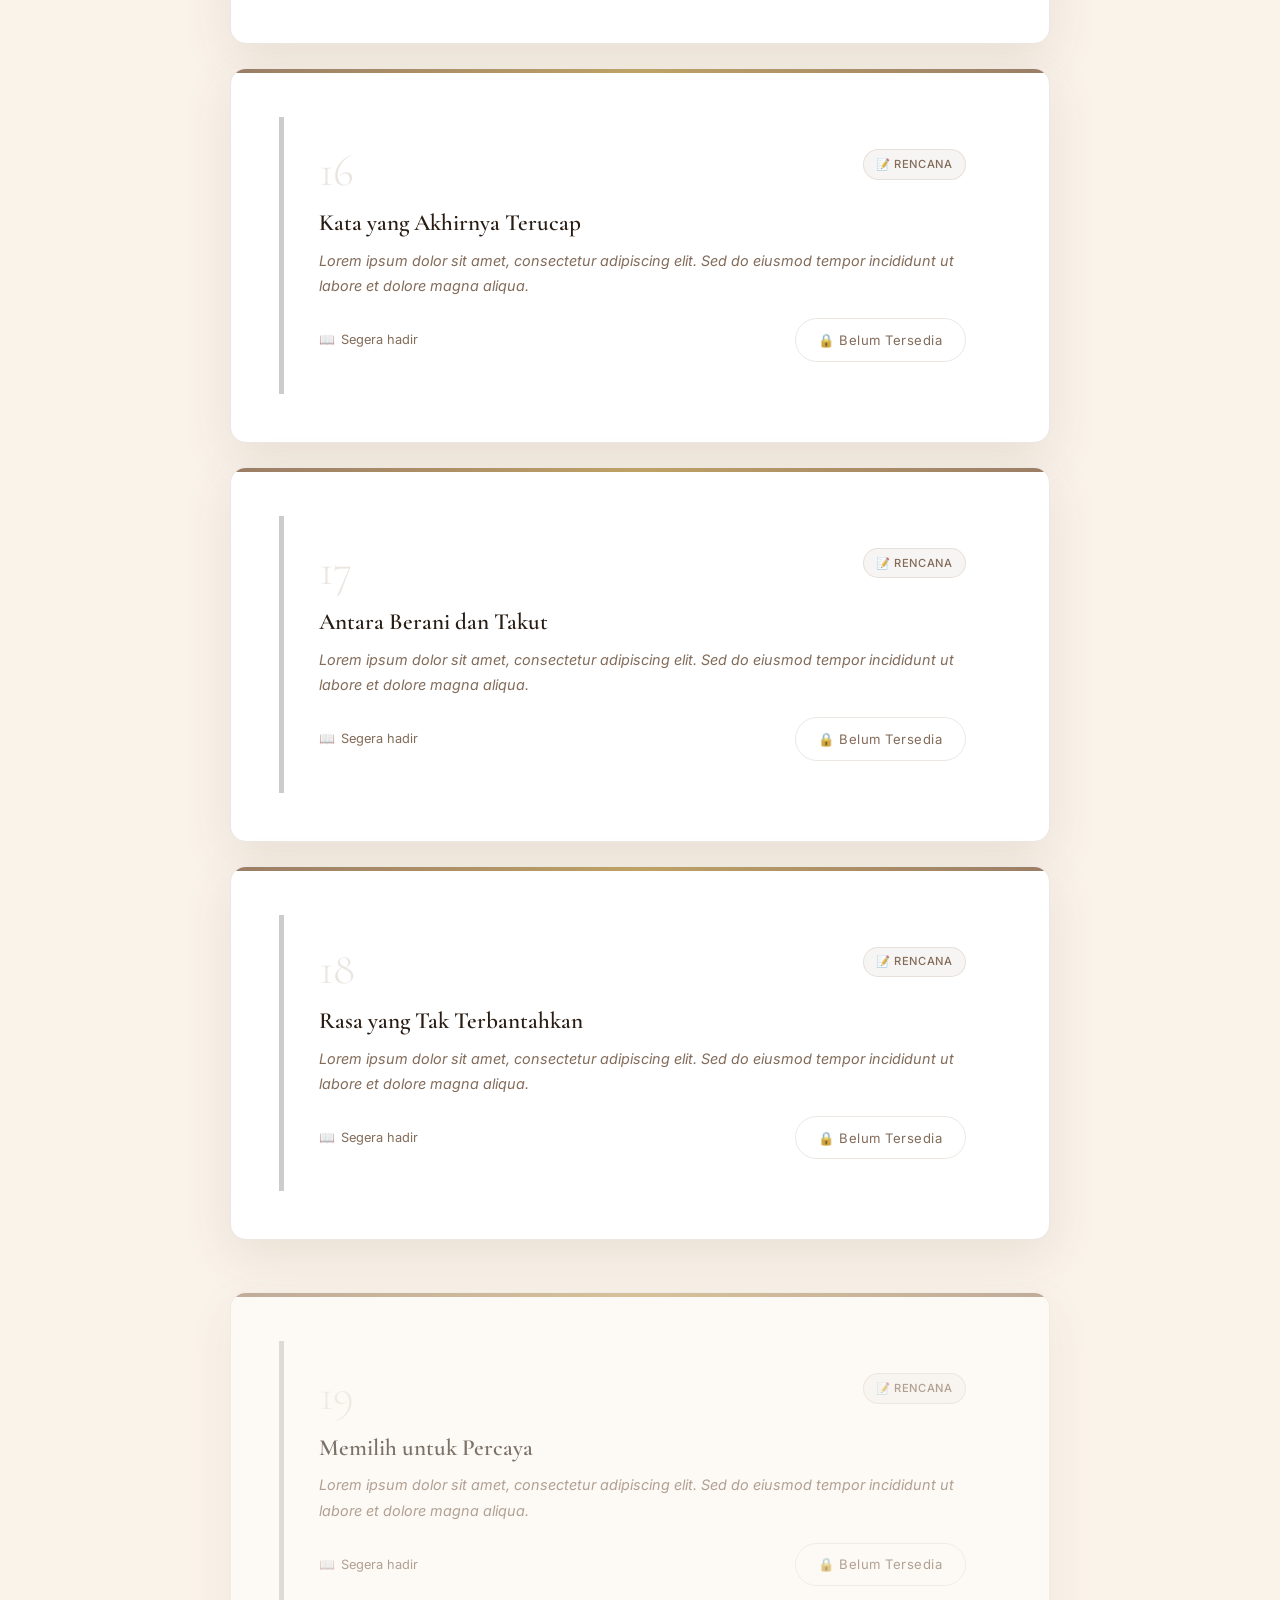
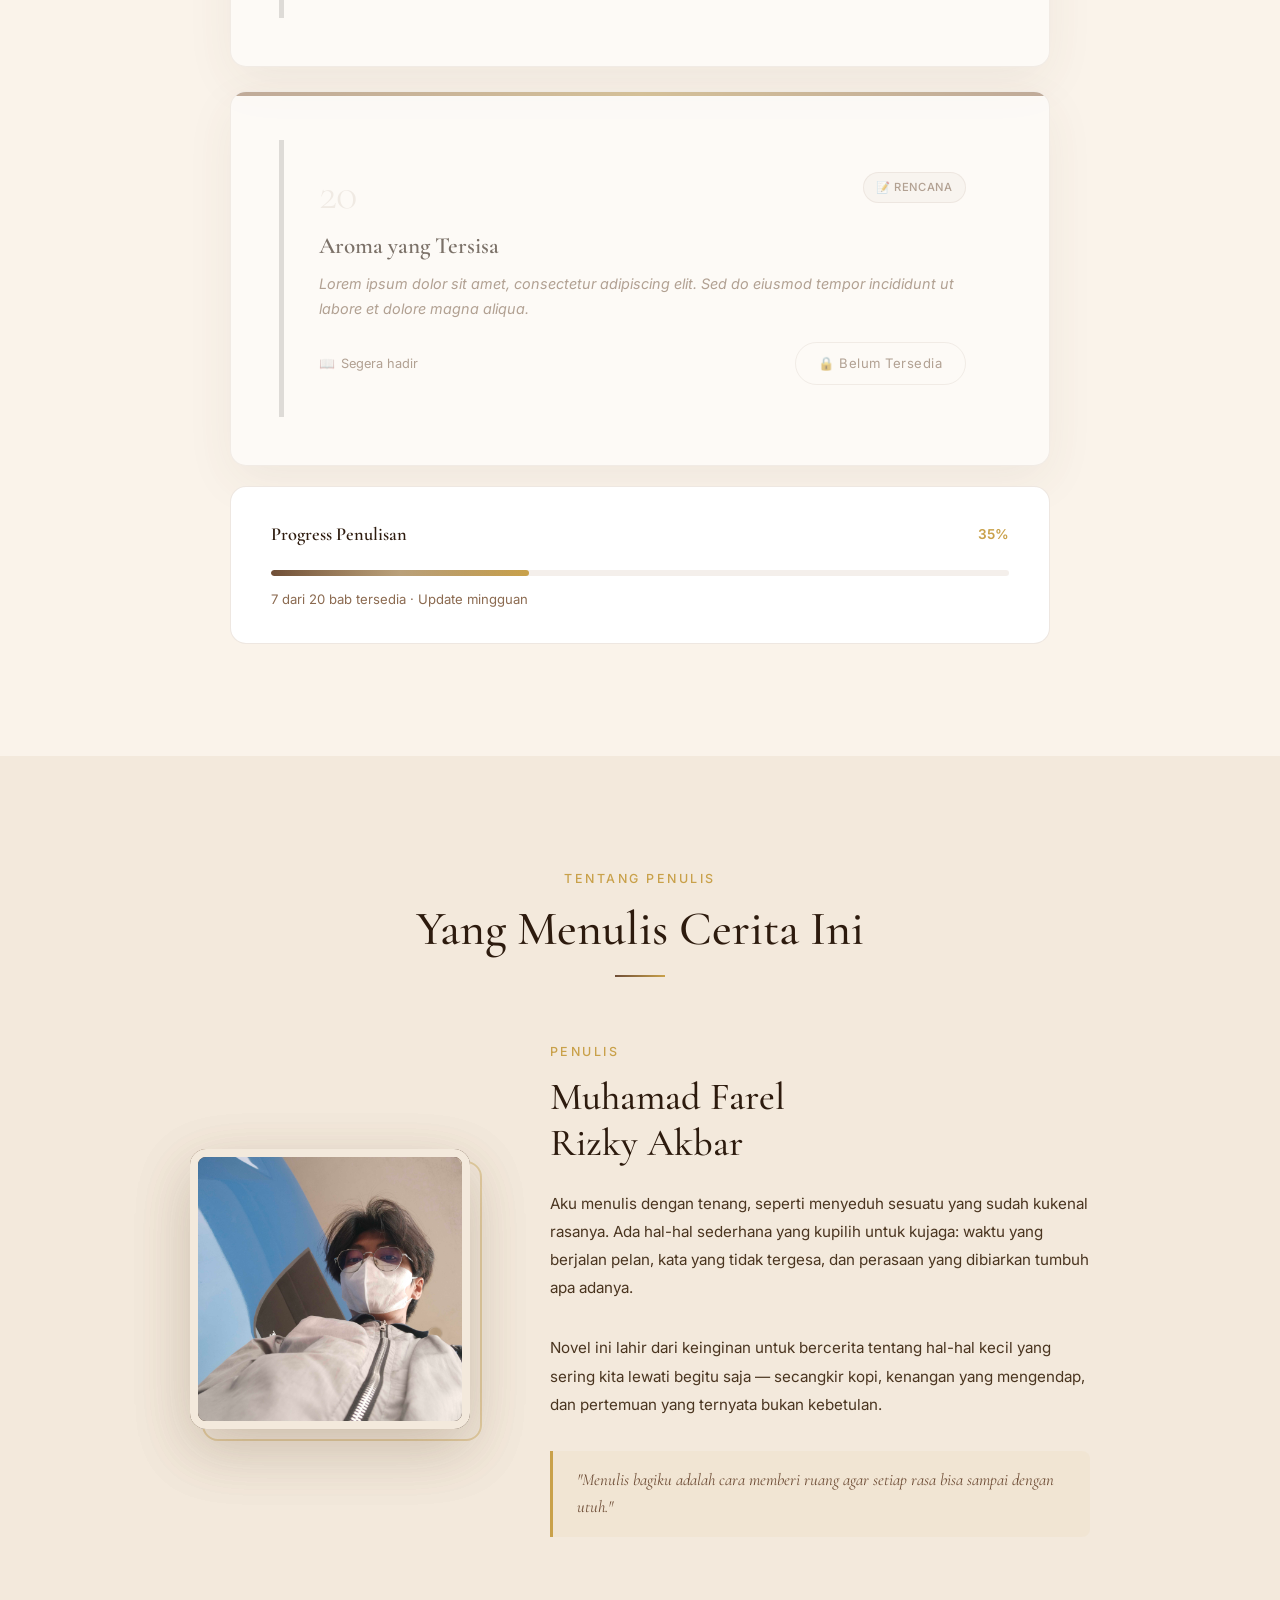
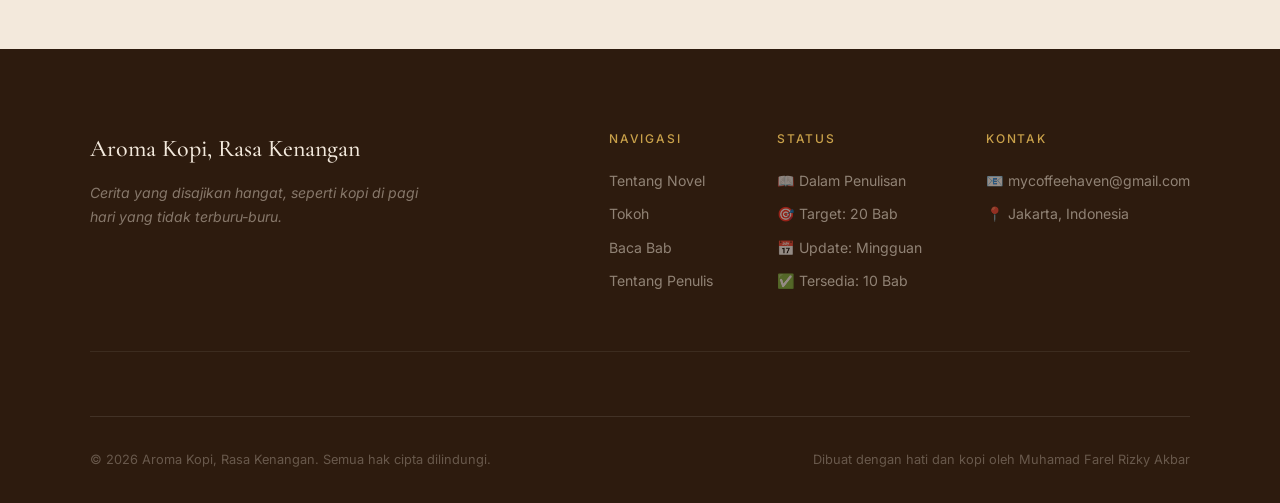
==== commit a1a88276: "Update index.html" ====
--- a/index.html
+++ b/index.html
@@ -1009,7 +1009,7 @@
               <span class="badge badge-free">Tersedia Gratis</span>
             </div>
           </div>
-          <h3 class="chapter-title-text">±2.150 kata</h3>
+          <h3 class="chapter-title-text">Rasa Yang Mulai Tumbuh</h3>
           <p class="chapter-excerpt-text">
            Rei dan Arletta mulai saling memperhatikan dengan cara yang berbeda. Arletta sadar perasaannya tumbuh — sesuatu yang ia coba sangkal, tapi semakin hari semakin sulit diabaikan. Rei, yang selalu terlihat tenang di balik bar, mulai gelisah dengan caranya sendiri: menggambar wajah Arletta di buku harian, deg-degan saat ia datang, dan diam-diam mempersiapkan sesuatu. Di tengah hujan sore yang tak terduga, Rei mengantarkan Arletta pulang. Dan di depan apartemennya, tanpa rencana, ia memberanikan diri untuk mengajak kencan.
           </p>
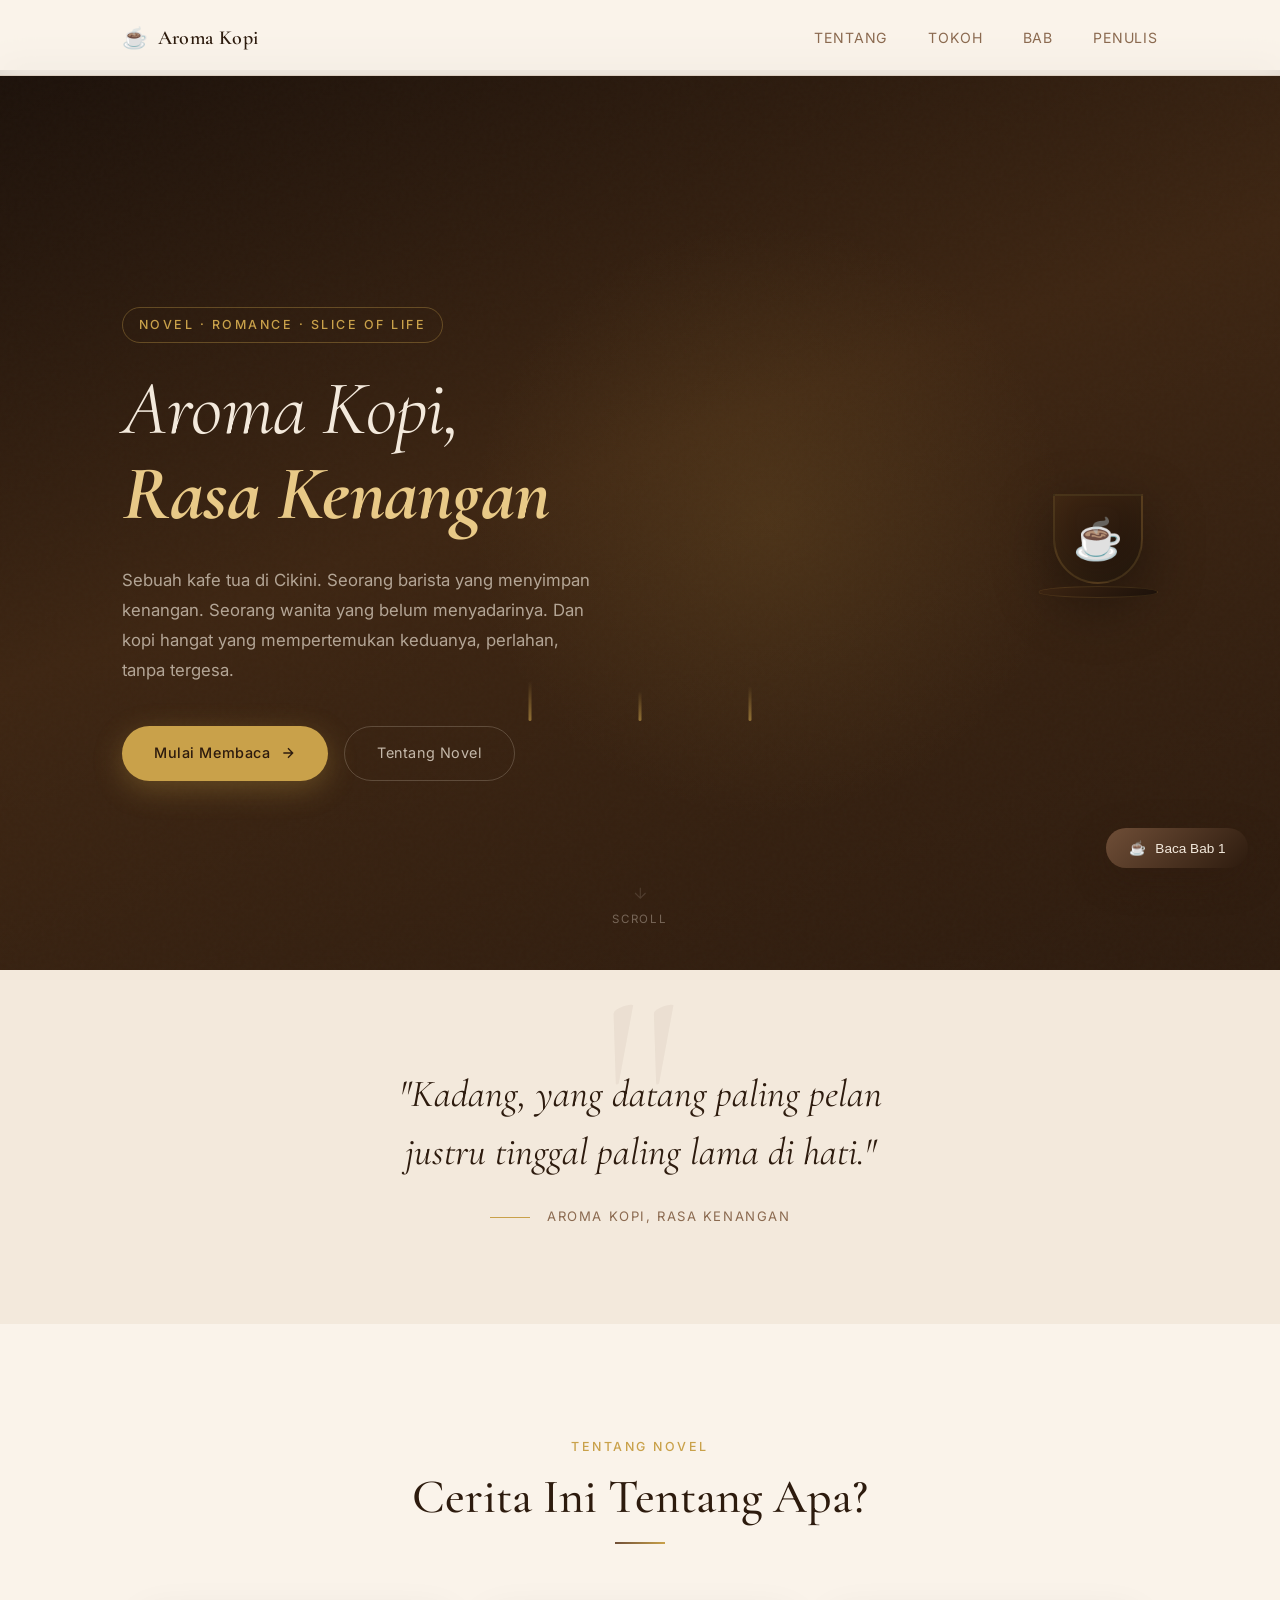
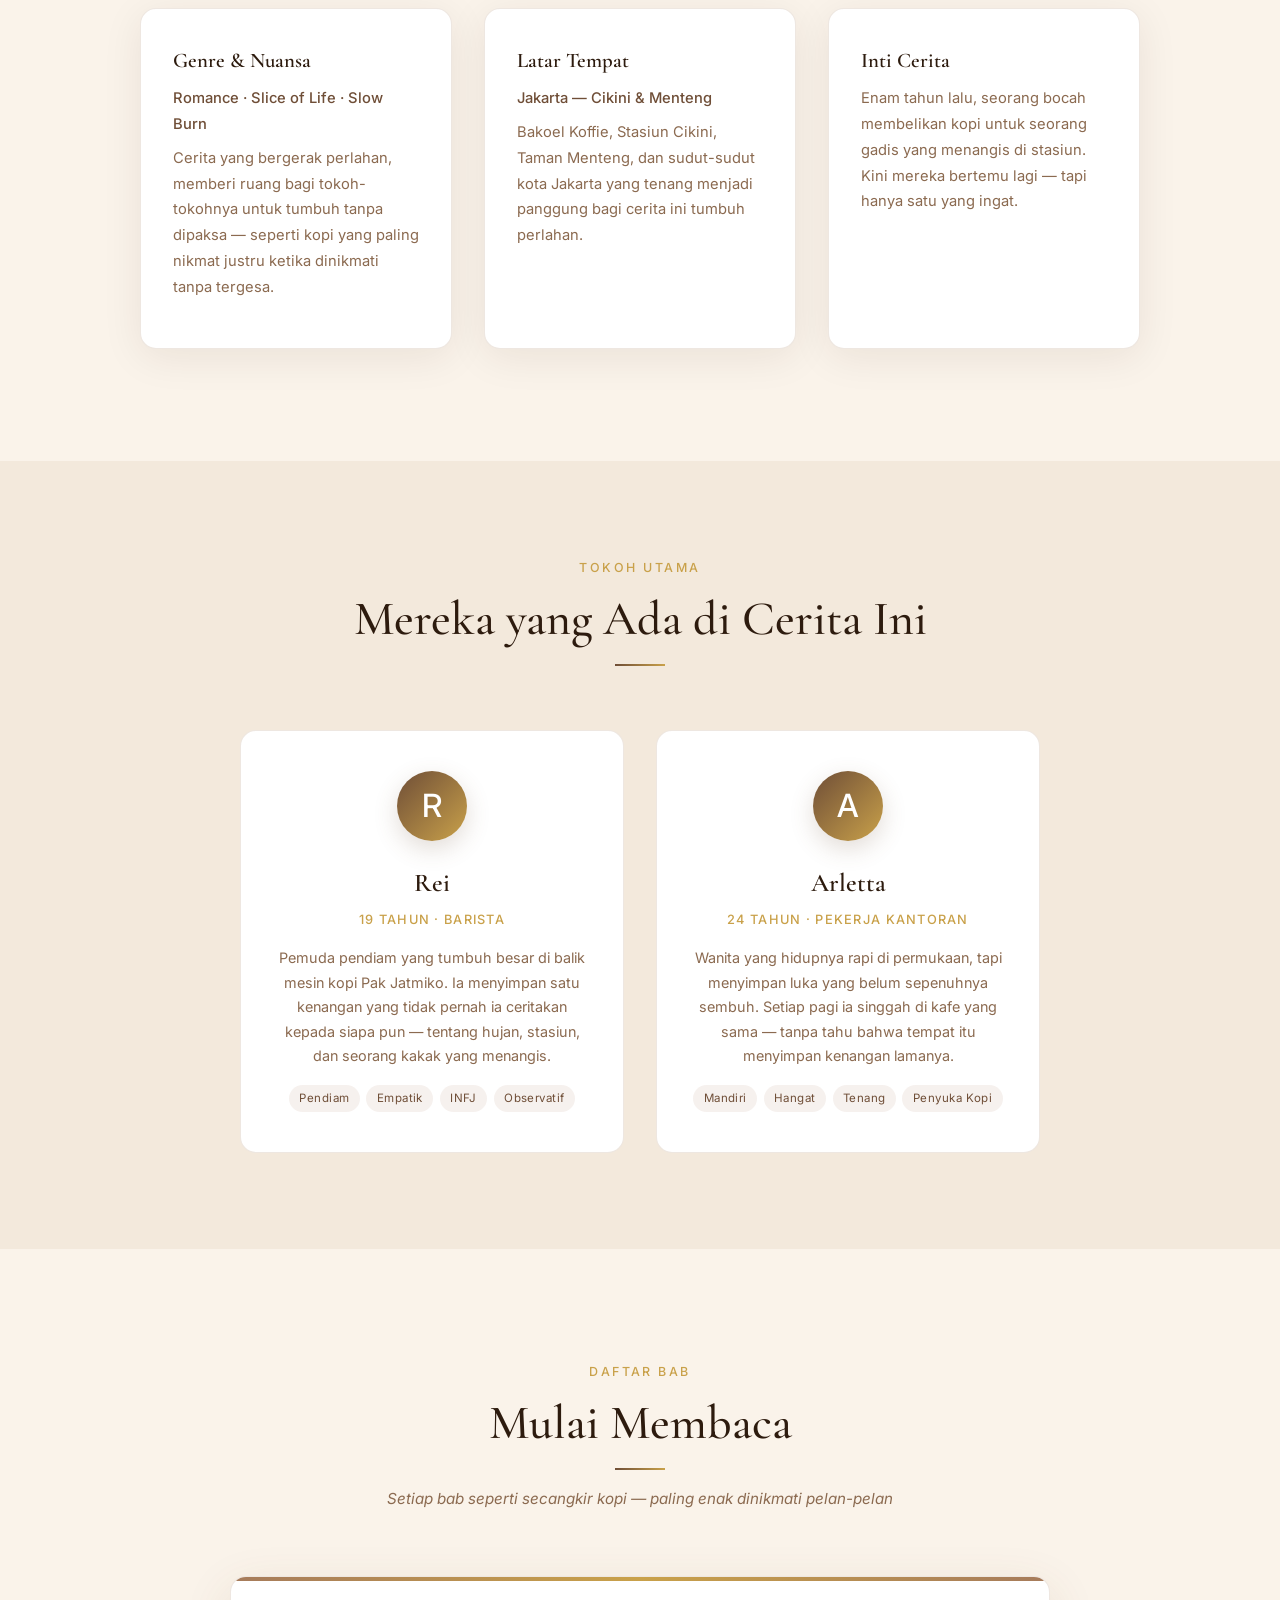
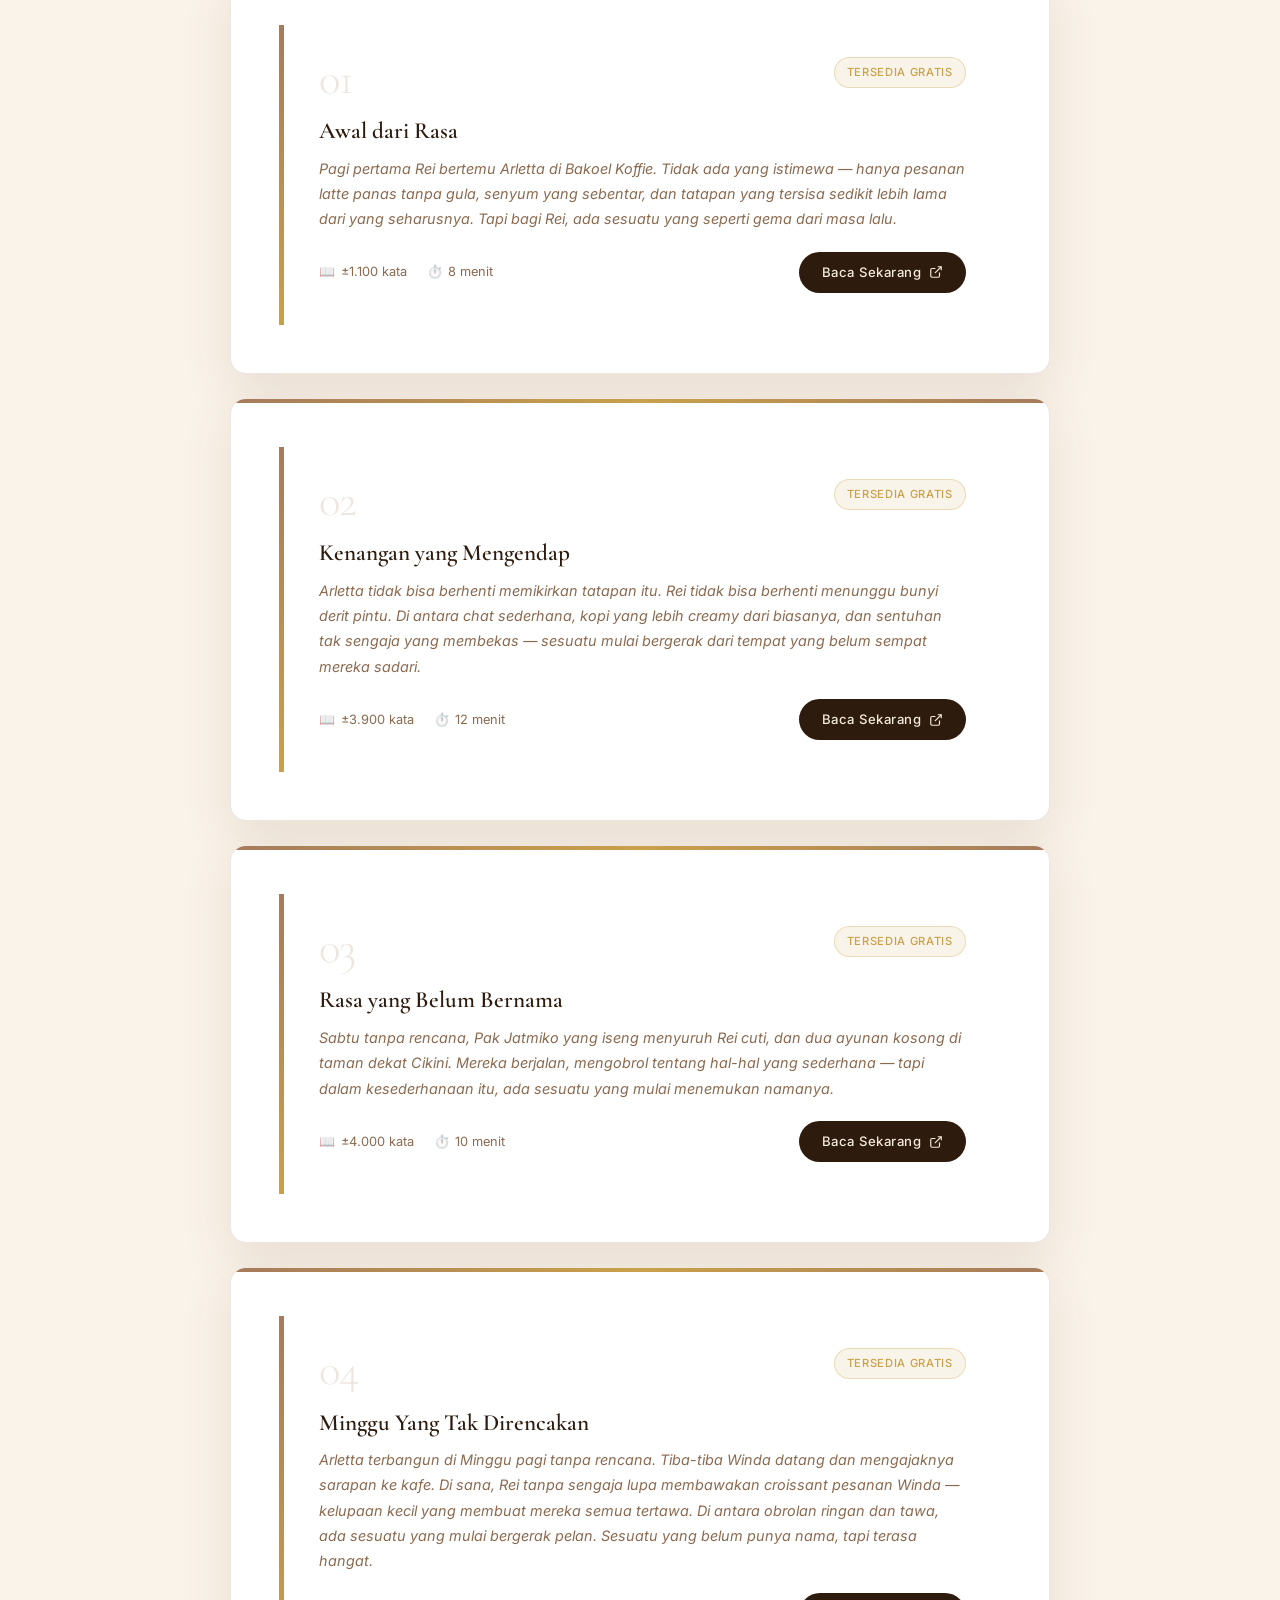
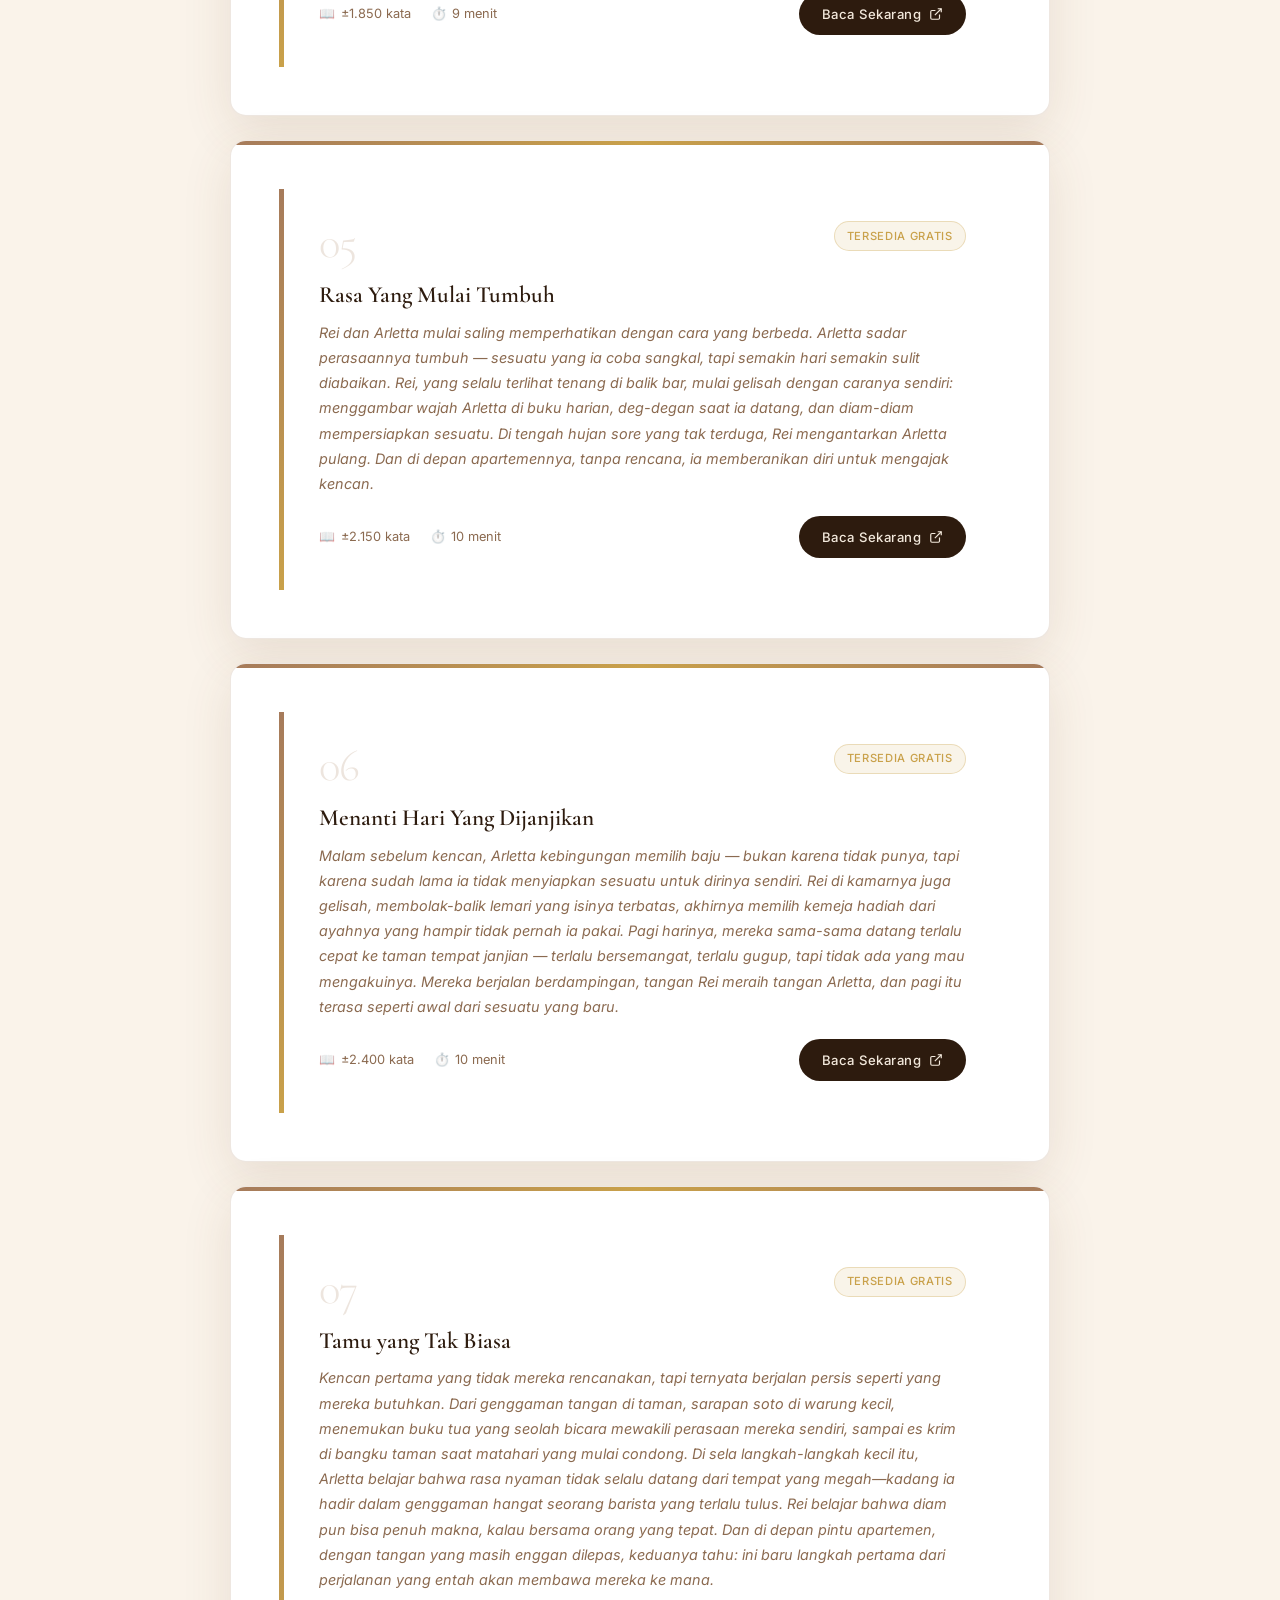
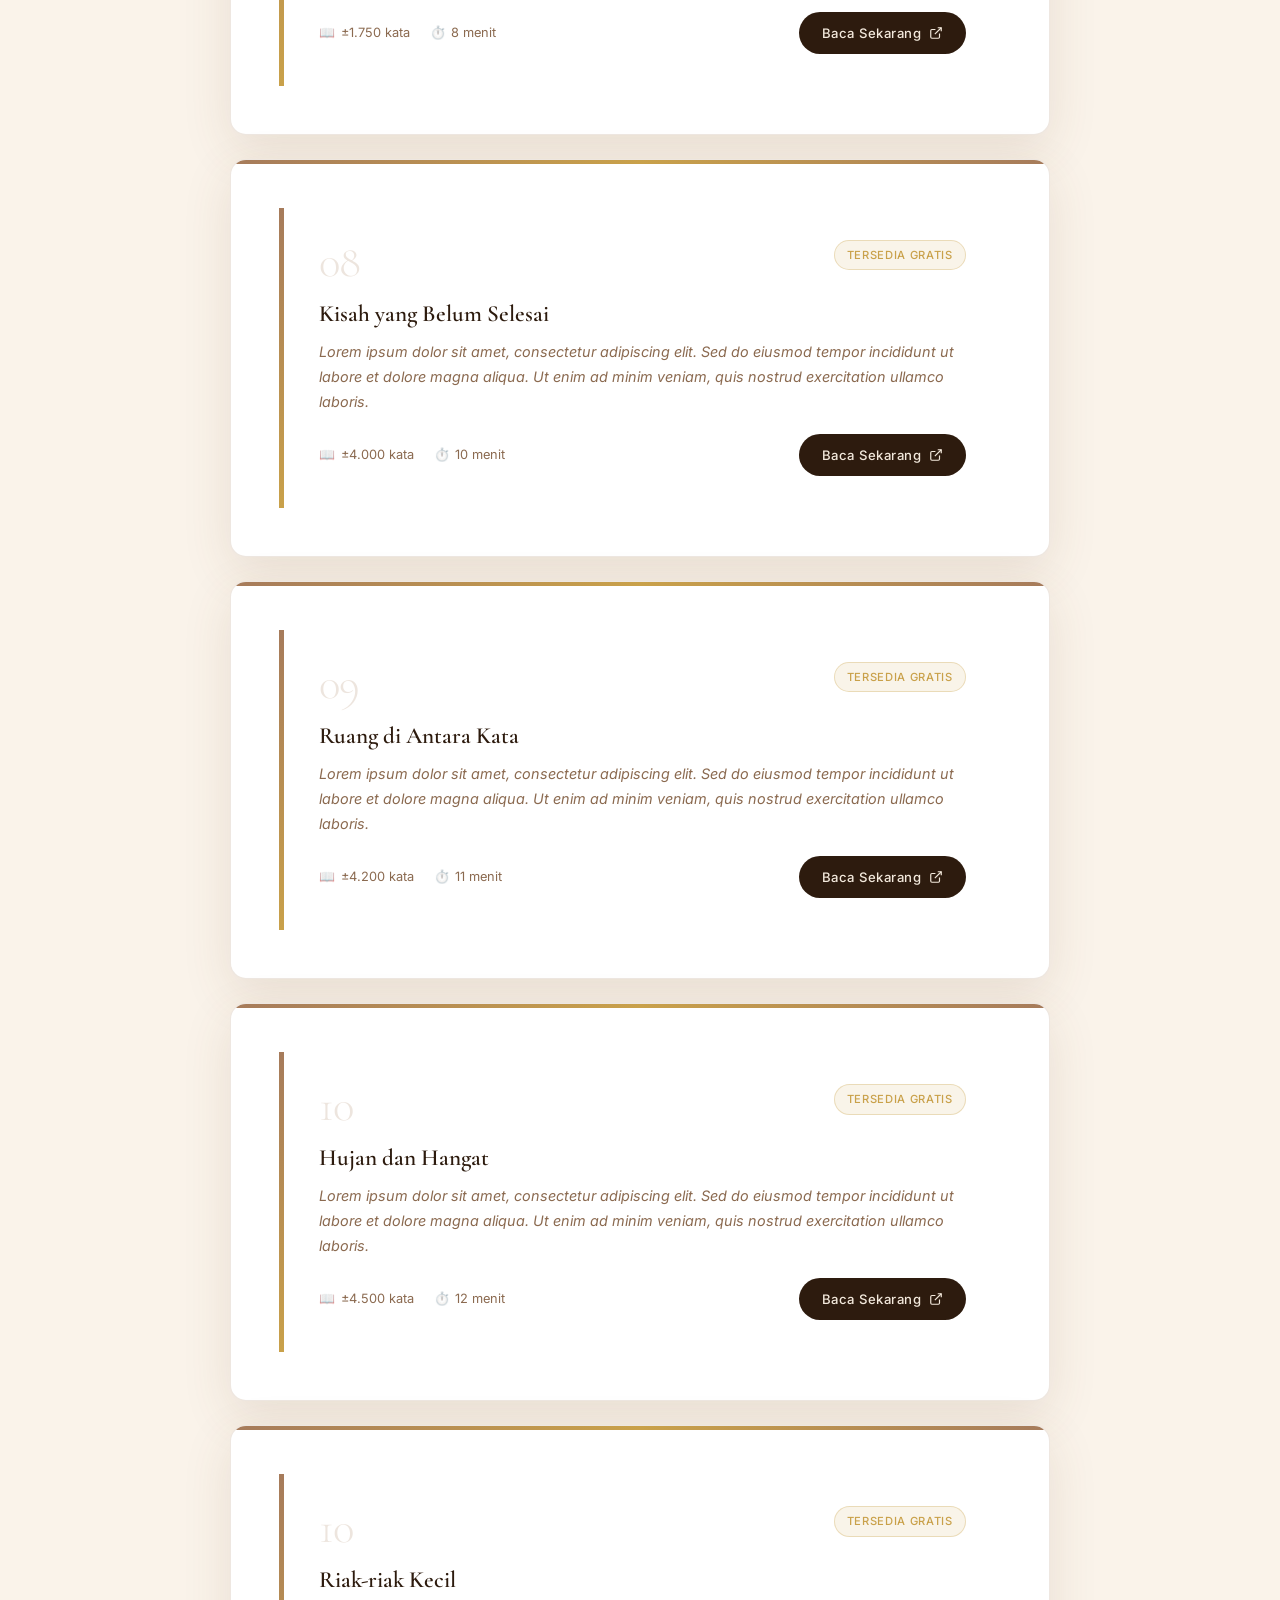
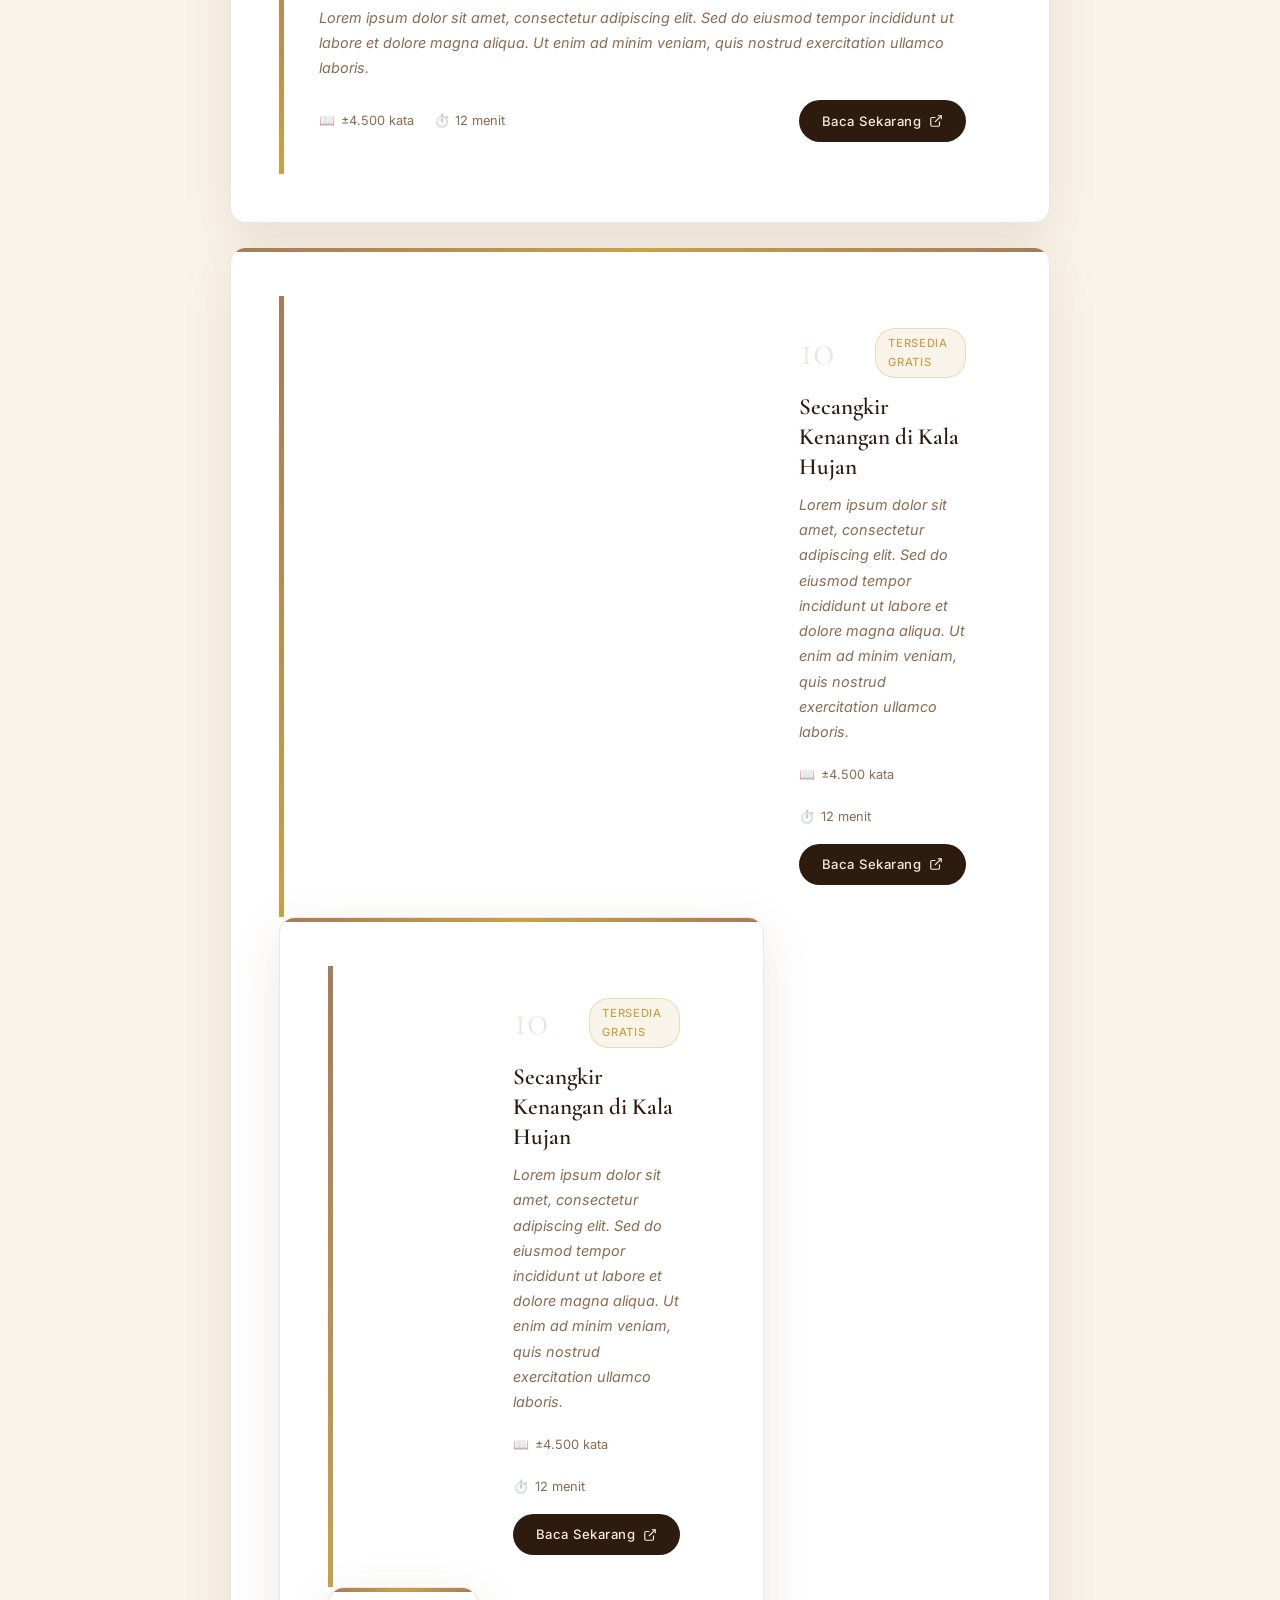
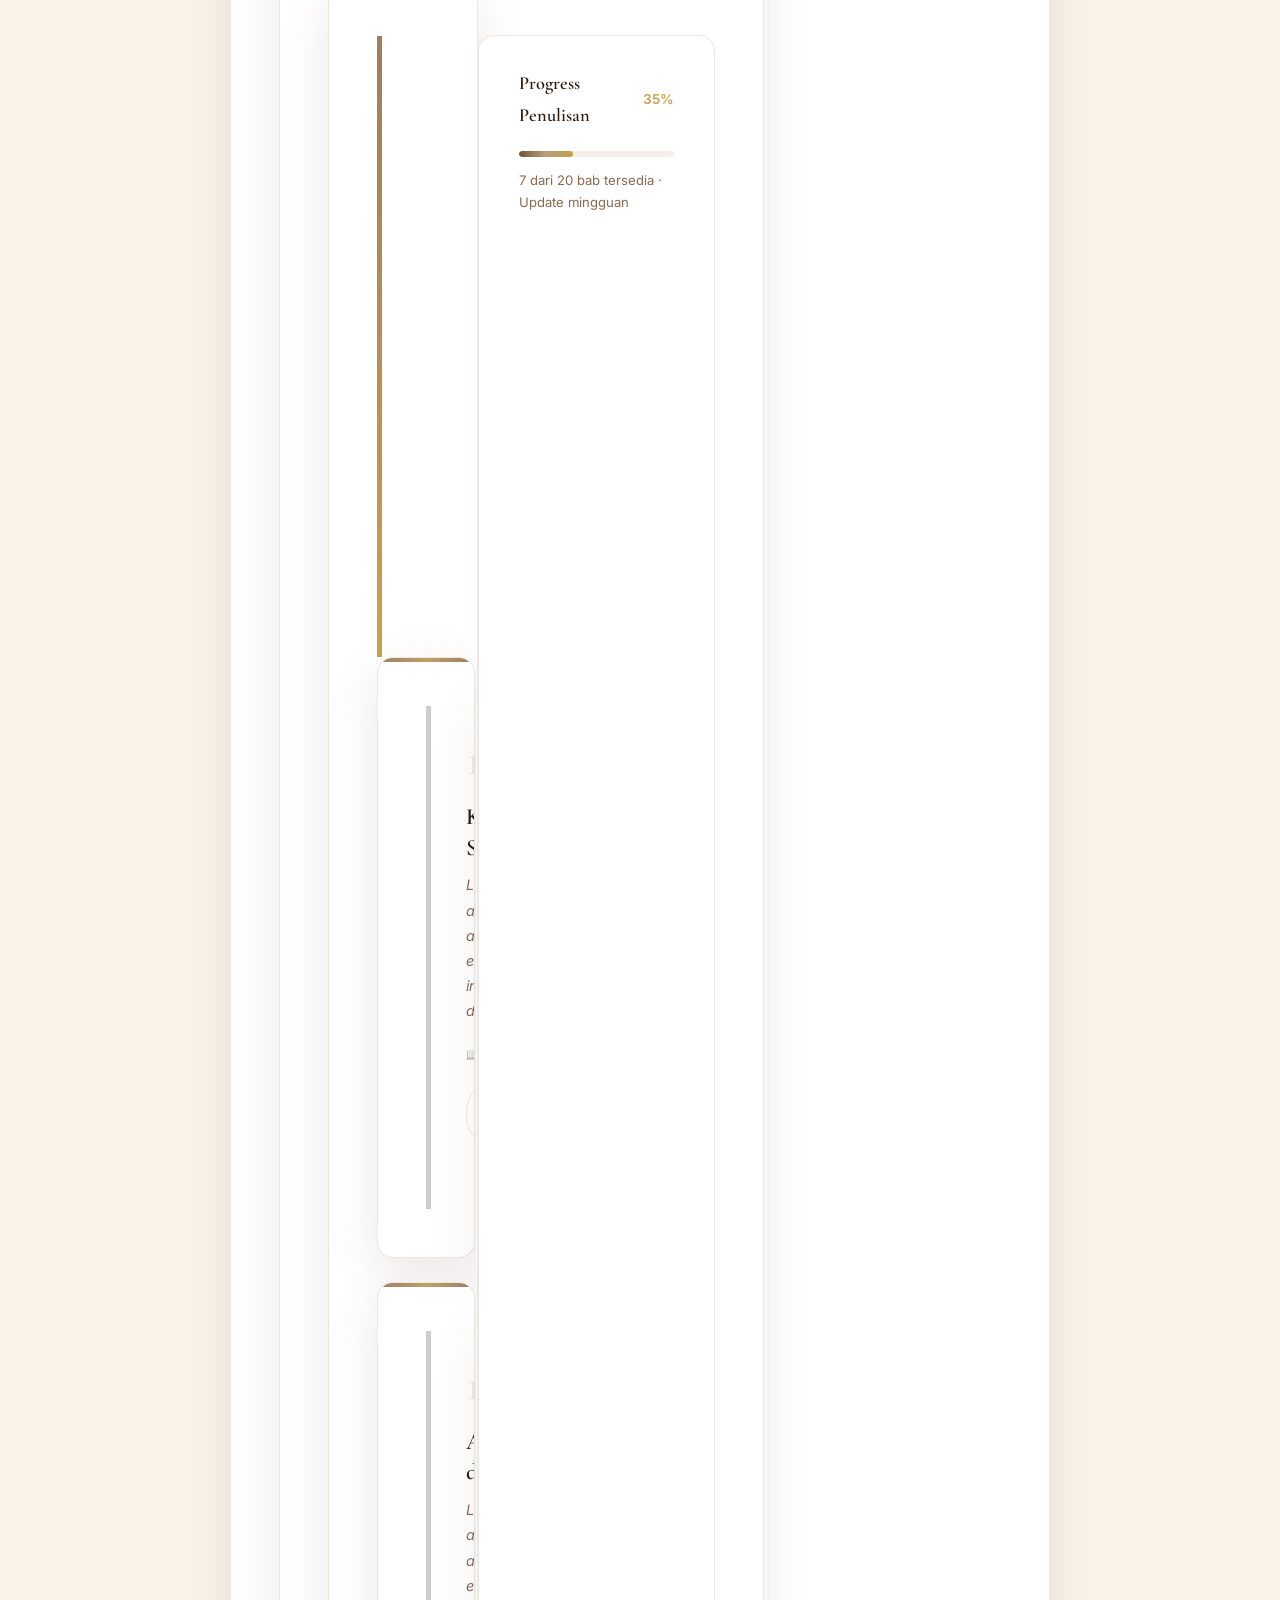
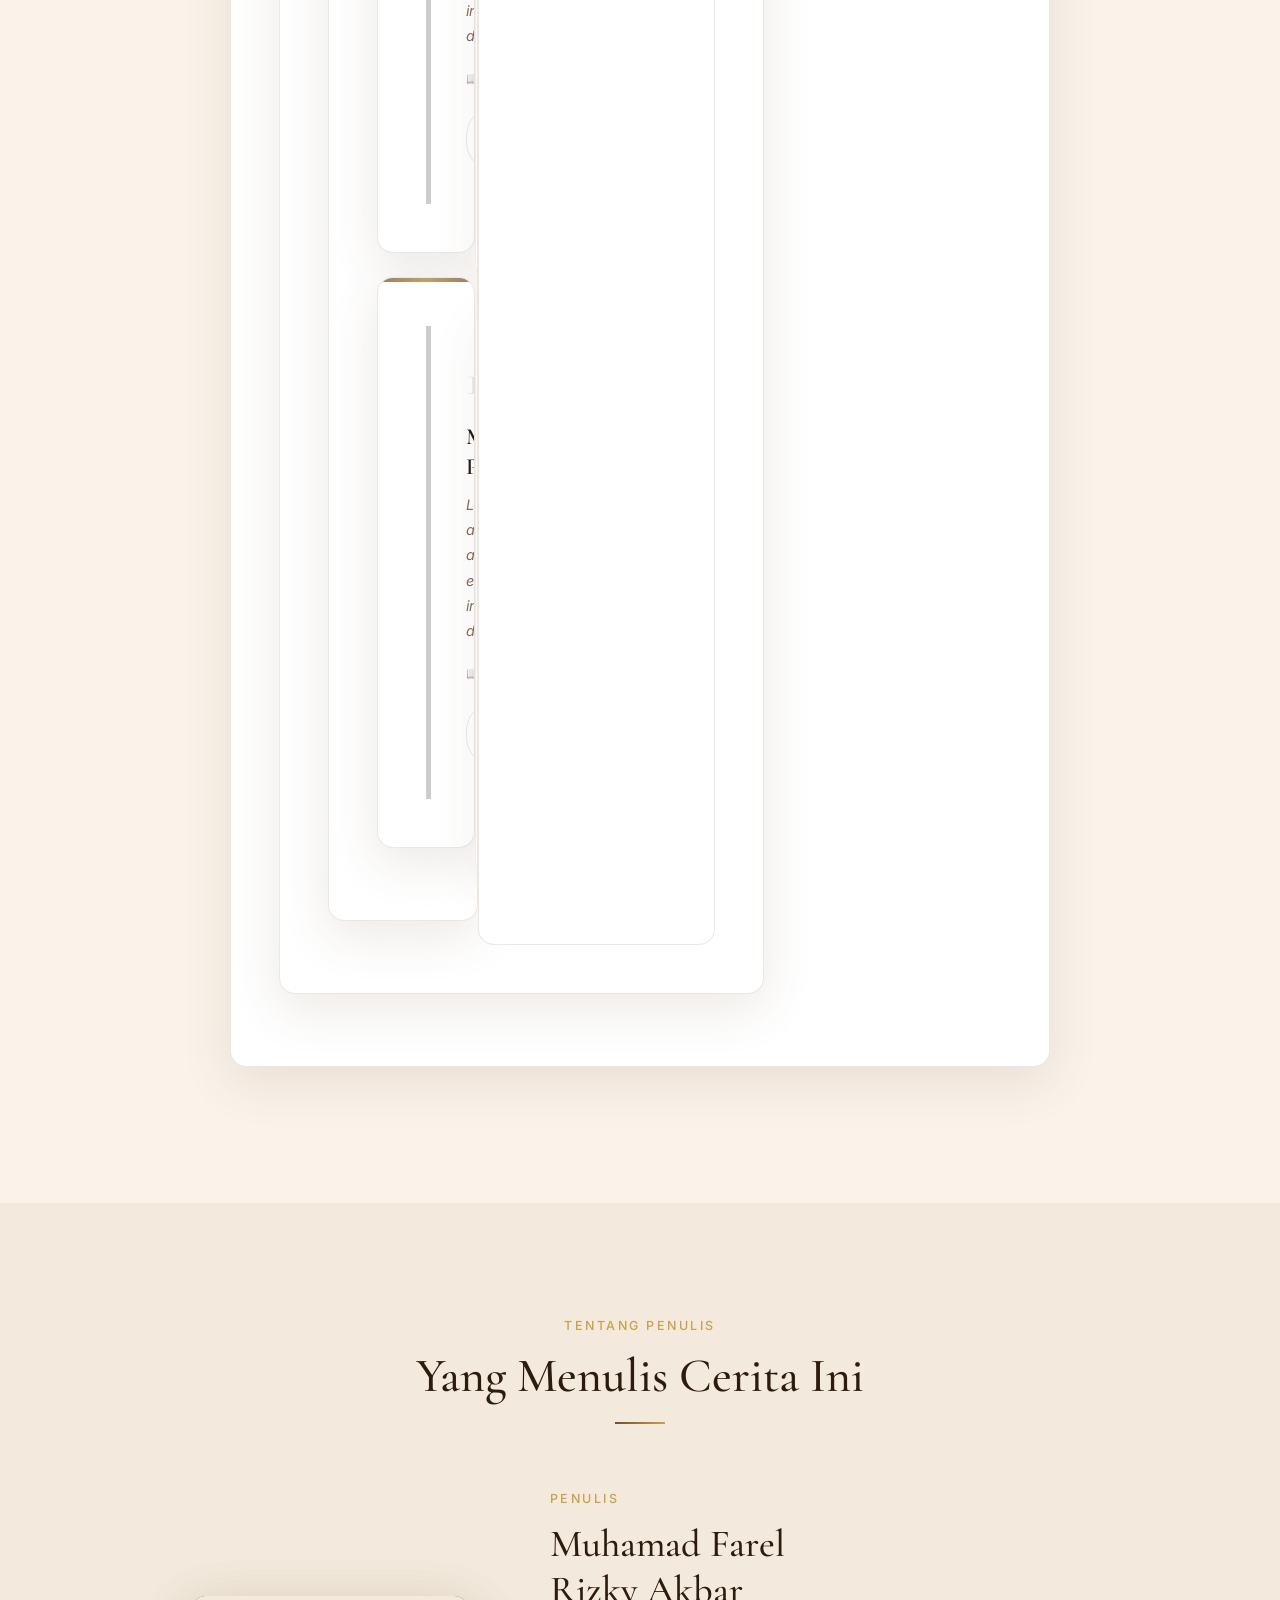
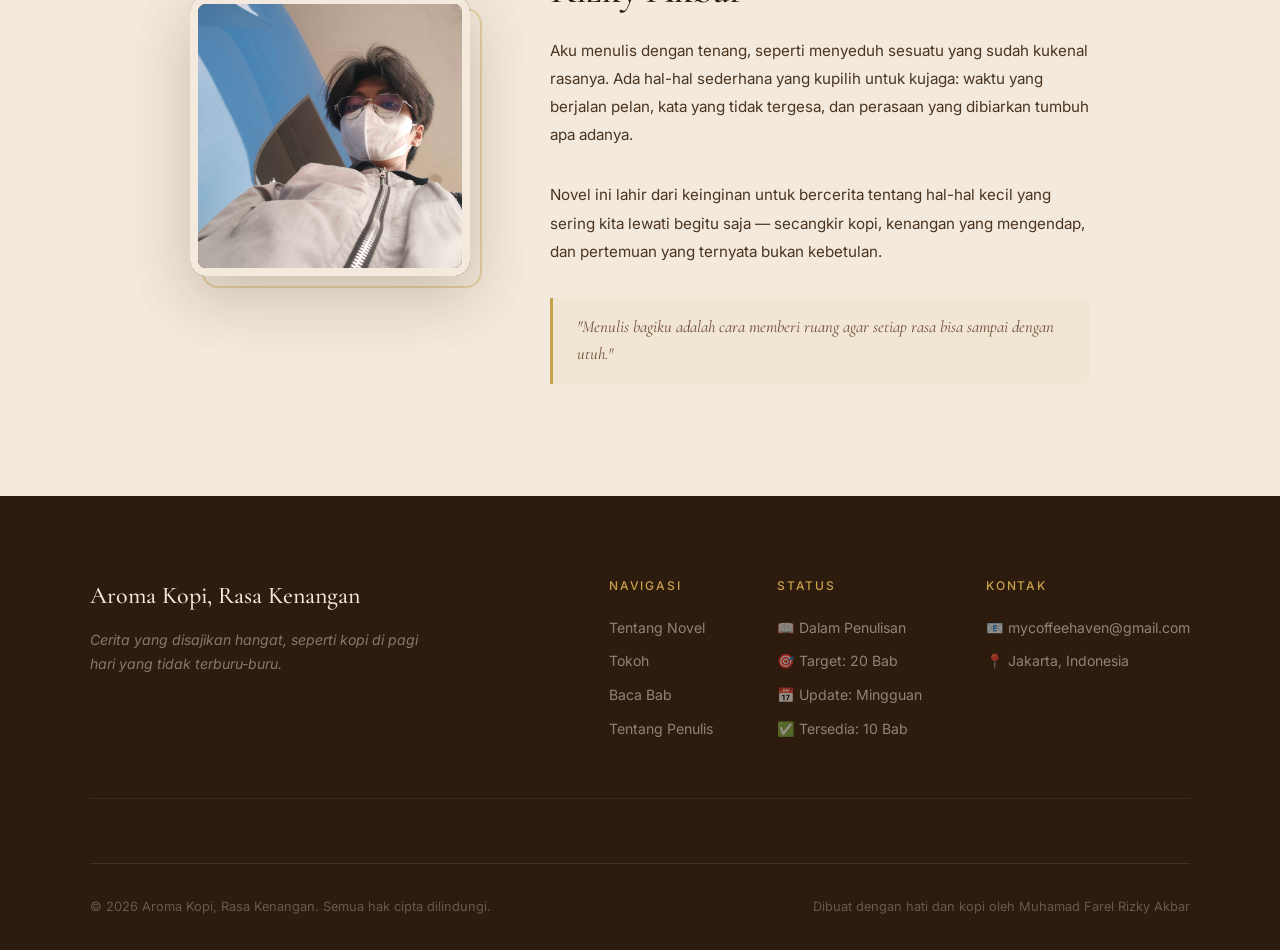
==== commit cd41fd58: "Update index.html" ====
--- a/index.html
+++ b/index.html
@@ -1067,15 +1067,12 @@
           </div>
           <h3 class="chapter-title-text">Tamu yang Tak Biasa</h3>
           <p class="chapter-excerpt-text">
-            Pagi itu, seseorang yang tidak diduga datang ke Bakoel Koffie.
-            Kehadirannya membuat Rei harus menghadapi sesuatu yang selama ini
-            ia pilih untuk tidak pikirkan. Dan Arletta, tanpa sengaja,
-            menjadi saksi dari pertemuan yang mengubah banyak hal.
-          </p>
-          <div class="chapter-meta-row">
-            <div class="chapter-stats">
-              <span class="chapter-stat"><span>📖</span><span>±4.300 kata</span></span>
-              <span class="chapter-stat"><span>⏱️</span><span>11 menit</span></span>
+            Kencan pertama yang tidak mereka rencanakan, tapi ternyata berjalan persis seperti yang mereka butuhkan. Dari genggaman tangan di taman, sarapan soto di warung kecil, menemukan buku tua yang seolah bicara mewakili perasaan mereka sendiri, sampai es krim di bangku taman saat matahari yang mulai condong. Di sela langkah-langkah kecil itu, Arletta belajar bahwa rasa nyaman tidak selalu datang dari tempat yang megah—kadang ia hadir dalam genggaman hangat seorang barista yang terlalu tulus. Rei belajar bahwa diam pun bisa penuh makna, kalau bersama orang yang tepat. Dan di depan pintu apartemen, dengan tangan yang masih enggan dilepas, keduanya tahu: ini baru langkah pertama dari perjalanan yang entah akan membawa mereka ke mana.
+          </p>
+          <div class="chapter-meta-row">
+            <div class="chapter-stats">
+              <span class="chapter-stat"><span>📖</span><span>±1.750 kata</span></span>
+              <span class="chapter-stat"><span>⏱️</span><span>8 menit</span></span>
             </div>
             <a href="pdf-viewer.html?bab=7" class="chapter-read-btn">
               Baca Sekarang
@@ -1149,7 +1146,7 @@
               <span class="badge badge-free">Tersedia Gratis</span>
             </div>
           </div>
-          <h3 class="chapter-title-text">Menemukan Jalan Pulang</h3>
+          <h3 class="chapter-title-text">Hujan dan Hangat</h3>
           <p class="chapter-excerpt-text">
             Lorem ipsum dolor sit amet, consectetur adipiscing elit. Sed do eiusmod tempor incididunt ut labore et dolore magna aliqua. Ut enim ad minim veniam, quis nostrud exercitation ullamco laboris.
           </p>
@@ -1167,104 +1164,109 @@
       </div>
 
       <!-- Bab 11 -->
-      <div class="chapter-card locked reveal">
-        <div class="chapter-strip"></div>
-        <div class="chapter-body">
-          <div class="chapter-top">
-            <span class="chapter-num">11</span>
-            <div class="chapter-badges">
-              <span class="badge badge-soon">📝 Rencana</span>
-            </div>
-          </div>
-          <h3 class="chapter-title-text">Sisa Rasa di Ujung Senja</h3>
-          <p class="chapter-excerpt-text">
-            Lorem ipsum dolor sit amet, consectetur adipiscing elit. Sed do eiusmod tempor incididunt ut labore et dolore magna aliqua.
-          </p>
-          <div class="chapter-meta-row">
-            <div class="chapter-stats">
-              <span class="chapter-stat"><span>📖</span><span>Segera hadir</span></span>
-            </div>
-            <span class="chapter-lock-btn">
-              🔒 Belum Tersedia
-            </span>
+      <div class="chapter-card reveal">
+        <div class="chapter-strip"></div>
+        <div class="chapter-body">
+          <div class="chapter-top">
+            <span class="chapter-num">10</span>
+            <div class="chapter-badges">
+              <span class="badge badge-free">Tersedia Gratis</span>
+            </div>
+          </div>
+          <h3 class="chapter-title-text">Riak-riak Kecil</h3>
+          <p class="chapter-excerpt-text">
+            Lorem ipsum dolor sit amet, consectetur adipiscing elit. Sed do eiusmod tempor incididunt ut labore et dolore magna aliqua. Ut enim ad minim veniam, quis nostrud exercitation ullamco laboris.
+          </p>
+          <div class="chapter-meta-row">
+            <div class="chapter-stats">
+              <span class="chapter-stat"><span>📖</span><span>±4.500 kata</span></span>
+              <span class="chapter-stat"><span>⏱️</span><span>12 menit</span></span>
+            </div>
+            <a href="pdf-viewer.html?bab=10" class="chapter-read-btn">
+              Baca Sekarang
+              <svg width="14" height="14" viewBox="0 0 24 24" fill="none" stroke="currentColor" stroke-width="2"><path d="M18 13v6a2 2 0 01-2 2H5a2 2 0 01-2-2V8a2 2 0 012-2h6"/><polyline points="15 3 21 3 21 9"/><line x1="10" y1="14" x2="21" y2="3"/></svg>
+            </a>
           </div>
         </div>
       </div>
 
       <!-- Bab 12 -->
-      <div class="chapter-card locked reveal">
-        <div class="chapter-strip"></div>
-        <div class="chapter-body">
-          <div class="chapter-top">
-            <span class="chapter-num">12</span>
-            <div class="chapter-badges">
-              <span class="badge badge-soon">📝 Rencana</span>
-            </div>
-          </div>
-          <h3 class="chapter-title-text">Titik Temu yang Tak Terduga</h3>
-          <p class="chapter-excerpt-text">
-            Lorem ipsum dolor sit amet, consectetur adipiscing elit. Sed do eiusmod tempor incididunt ut labore et dolore magna aliqua.
-          </p>
-          <div class="chapter-meta-row">
-            <div class="chapter-stats">
-              <span class="chapter-stat"><span>📖</span><span>Segera hadir</span></span>
-            </div>
-            <span class="chapter-lock-btn">
-              🔒 Belum Tersedia
-            </span>
-          </div>
-        </div>
-      </div>
+      <div class="chapter-card reveal">
+        <div class="chapter-strip"></div>
+        <div class="chapter-body">
+          <div class="chapter-top">
+            <span class="chapter-num">10</span>
+            <div class="chapter-badges">
+              <span class="badge badge-free">Tersedia Gratis</span>
+            </div>
+          </div>
+          <h3 class="chapter-title-text">Secangkir Kenangan di Kala Hujan</h3>
+          <p class="chapter-excerpt-text">
+            Lorem ipsum dolor sit amet, consectetur adipiscing elit. Sed do eiusmod tempor incididunt ut labore et dolore magna aliqua. Ut enim ad minim veniam, quis nostrud exercitation ullamco laboris.
+          </p>
+          <div class="chapter-meta-row">
+            <div class="chapter-stats">
+              <span class="chapter-stat"><span>📖</span><span>±4.500 kata</span></span>
+              <span class="chapter-stat"><span>⏱️</span><span>12 menit</span></span>
+            </div>
+            <a href="pdf-viewer.html?bab=10" class="chapter-read-btn">
+              Baca Sekarang
+              <svg width="14" height="14" viewBox="0 0 24 24" fill="none" stroke="currentColor" stroke-width="2"><path d="M18 13v6a2 2 0 01-2 2H5a2 2 0 01-2-2V8a2 2 0 012-2h6"/><polyline points="15 3 21 3 21 9"/><line x1="10" y1="14" x2="21" y2="3"/></svg>
+            </a>
+          </div>
+        </div>
 
       <!-- Bab 13 -->
-      <div class="chapter-card locked reveal">
-        <div class="chapter-strip"></div>
-        <div class="chapter-body">
-          <div class="chapter-top">
-            <span class="chapter-num">13</span>
-            <div class="chapter-badges">
-              <span class="badge badge-soon">📝 Rencana</span>
-            </div>
-          </div>
-          <h3 class="chapter-title-text">Cerita yang Tak Bisa Diulang</h3>
-          <p class="chapter-excerpt-text">
-            Lorem ipsum dolor sit amet, consectetur adipiscing elit. Sed do eiusmod tempor incididunt ut labore et dolore magna aliqua.
-          </p>
-          <div class="chapter-meta-row">
-            <div class="chapter-stats">
-              <span class="chapter-stat"><span>📖</span><span>Segera hadir</span></span>
-            </div>
-            <span class="chapter-lock-btn">
-              🔒 Belum Tersedia
-            </span>
-          </div>
-        </div>
-      </div>
+      <div class="chapter-card reveal">
+        <div class="chapter-strip"></div>
+        <div class="chapter-body">
+          <div class="chapter-top">
+            <span class="chapter-num">10</span>
+            <div class="chapter-badges">
+              <span class="badge badge-free">Tersedia Gratis</span>
+            </div>
+          </div>
+          <h3 class="chapter-title-text">Secangkir Kenangan di Kala Hujan</h3>
+          <p class="chapter-excerpt-text">
+            Lorem ipsum dolor sit amet, consectetur adipiscing elit. Sed do eiusmod tempor incididunt ut labore et dolore magna aliqua. Ut enim ad minim veniam, quis nostrud exercitation ullamco laboris.
+          </p>
+          <div class="chapter-meta-row">
+            <div class="chapter-stats">
+              <span class="chapter-stat"><span>📖</span><span>±4.500 kata</span></span>
+              <span class="chapter-stat"><span>⏱️</span><span>12 menit</span></span>
+            </div>
+            <a href="pdf-viewer.html?bab=10" class="chapter-read-btn">
+              Baca Sekarang
+              <svg width="14" height="14" viewBox="0 0 24 24" fill="none" stroke="currentColor" stroke-width="2"><path d="M18 13v6a2 2 0 01-2 2H5a2 2 0 01-2-2V8a2 2 0 012-2h6"/><polyline points="15 3 21 3 21 9"/><line x1="10" y1="14" x2="21" y2="3"/></svg>
+            </a>
+          </div>
+        </div>
 
       <!-- Bab 14 -->
-      <div class="chapter-card locked reveal">
-        <div class="chapter-strip"></div>
-        <div class="chapter-body">
-          <div class="chapter-top">
-            <span class="chapter-num">14</span>
-            <div class="chapter-badges">
-              <span class="badge badge-soon">📝 Rencana</span>
-            </div>
-          </div>
-          <h3 class="chapter-title-text">Jeda yang Berarti</h3>
-          <p class="chapter-excerpt-text">
-            Lorem ipsum dolor sit amet, consectetur adipiscing elit. Sed do eiusmod tempor incididunt ut labore et dolore magna aliqua.
-          </p>
-          <div class="chapter-meta-row">
-            <div class="chapter-stats">
-              <span class="chapter-stat"><span>📖</span><span>Segera hadir</span></span>
-            </div>
-            <span class="chapter-lock-btn">
-              🔒 Belum Tersedia
-            </span>
-          </div>
-        </div>
-      </div>
+      <div class="chapter-card reveal">
+        <div class="chapter-strip"></div>
+        <div class="chapter-body">
+          <div class="chapter-top">
+            <span class="chapter-num">10</span>
+            <div class="chapter-badges">
+              <span class="badge badge-free">Tersedia Gratis</span>
+            </div>
+          </div>
+          <h3 class="chapter-title-text">Secangkir Kenangan di Kala Hujan</h3>
+          <p class="chapter-excerpt-text">
+            Lorem ipsum dolor sit amet, consectetur adipiscing elit. Sed do eiusmod tempor incididunt ut labore et dolore magna aliqua. Ut enim ad minim veniam, quis nostrud exercitation ullamco laboris.
+          </p>
+          <div class="chapter-meta-row">
+            <div class="chapter-stats">
+              <span class="chapter-stat"><span>📖</span><span>±4.500 kata</span></span>
+              <span class="chapter-stat"><span>⏱️</span><span>12 menit</span></span>
+            </div>
+            <a href="pdf-viewer.html?bab=10" class="chapter-read-btn">
+              Baca Sekarang
+              <svg width="14" height="14" viewBox="0 0 24 24" fill="none" stroke="currentColor" stroke-width="2"><path d="M18 13v6a2 2 0 01-2 2H5a2 2 0 01-2-2V8a2 2 0 012-2h6"/><polyline points="15 3 21 3 21 9"/><line x1="10" y1="14" x2="21" y2="3"/></svg>
+            </a>
+          </div>
+        </div>
 
       <!-- Bab 15 -->
       <div class="chapter-card locked reveal">
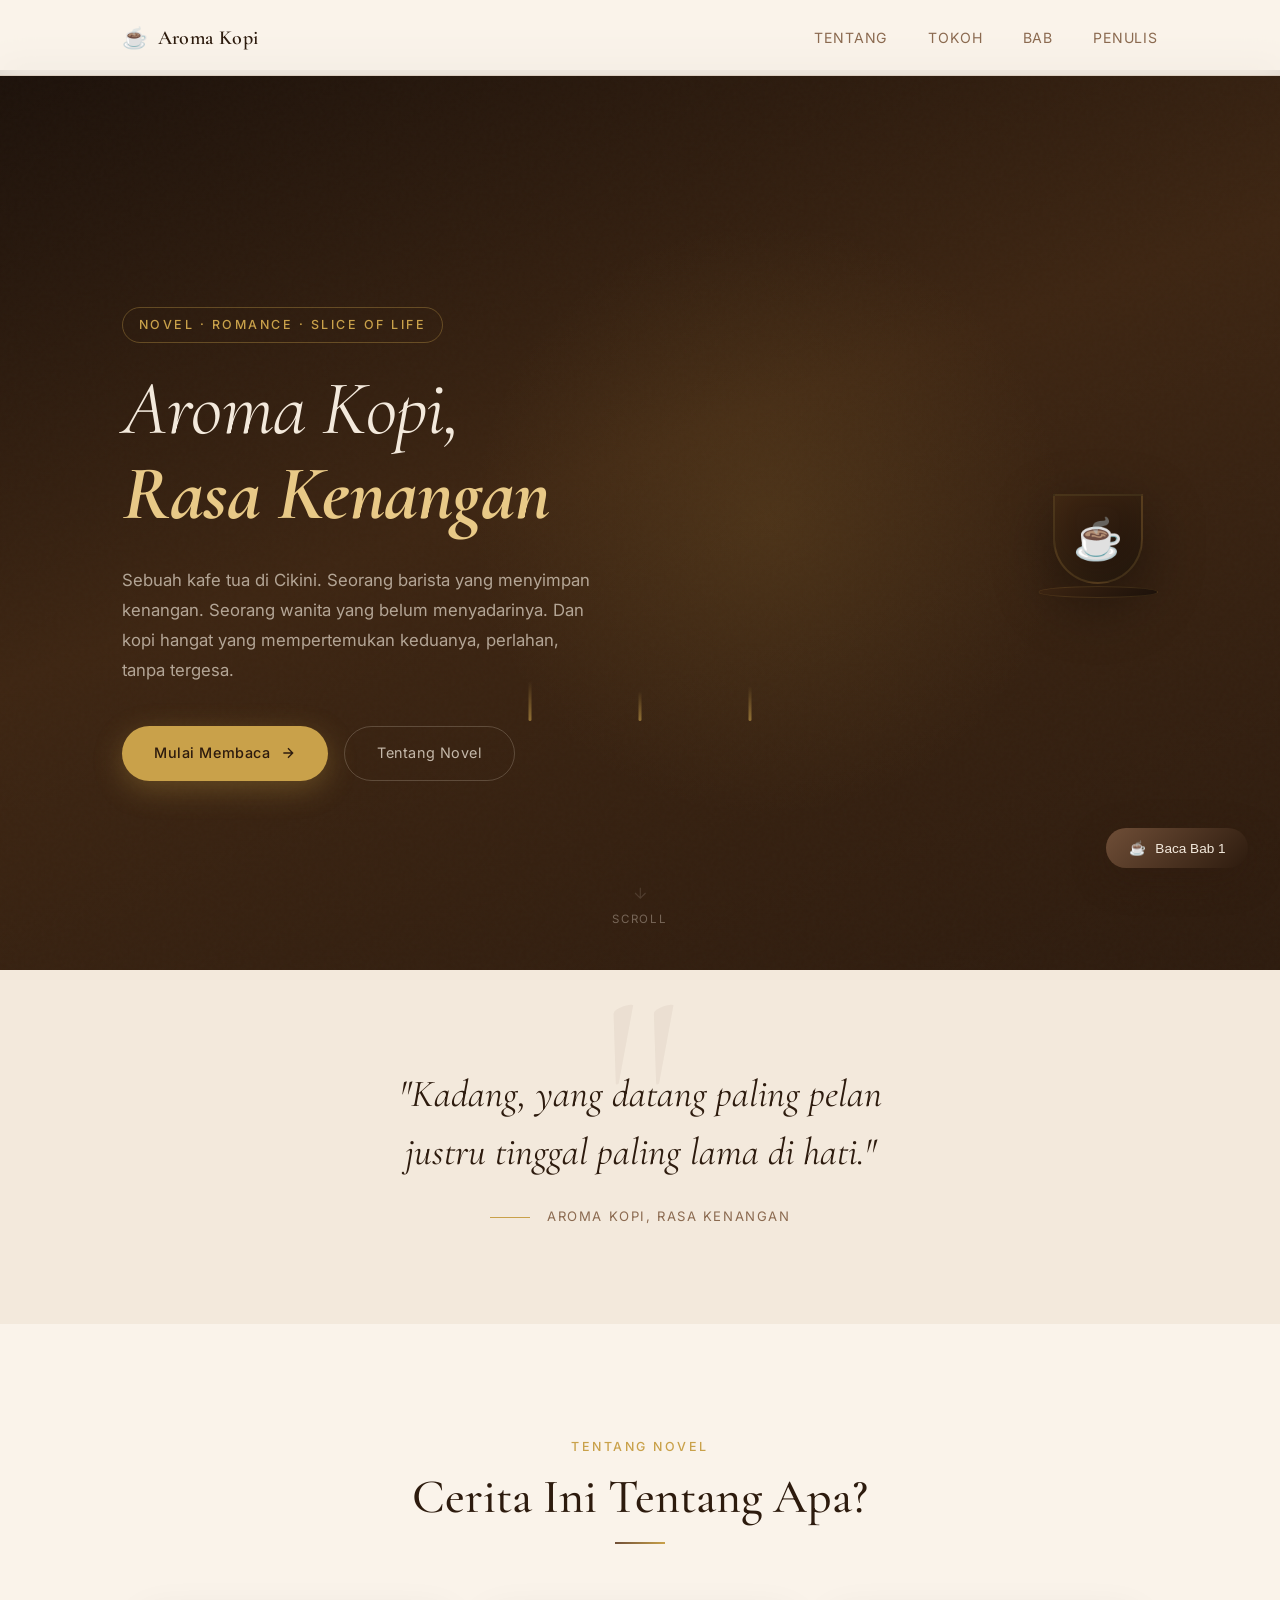
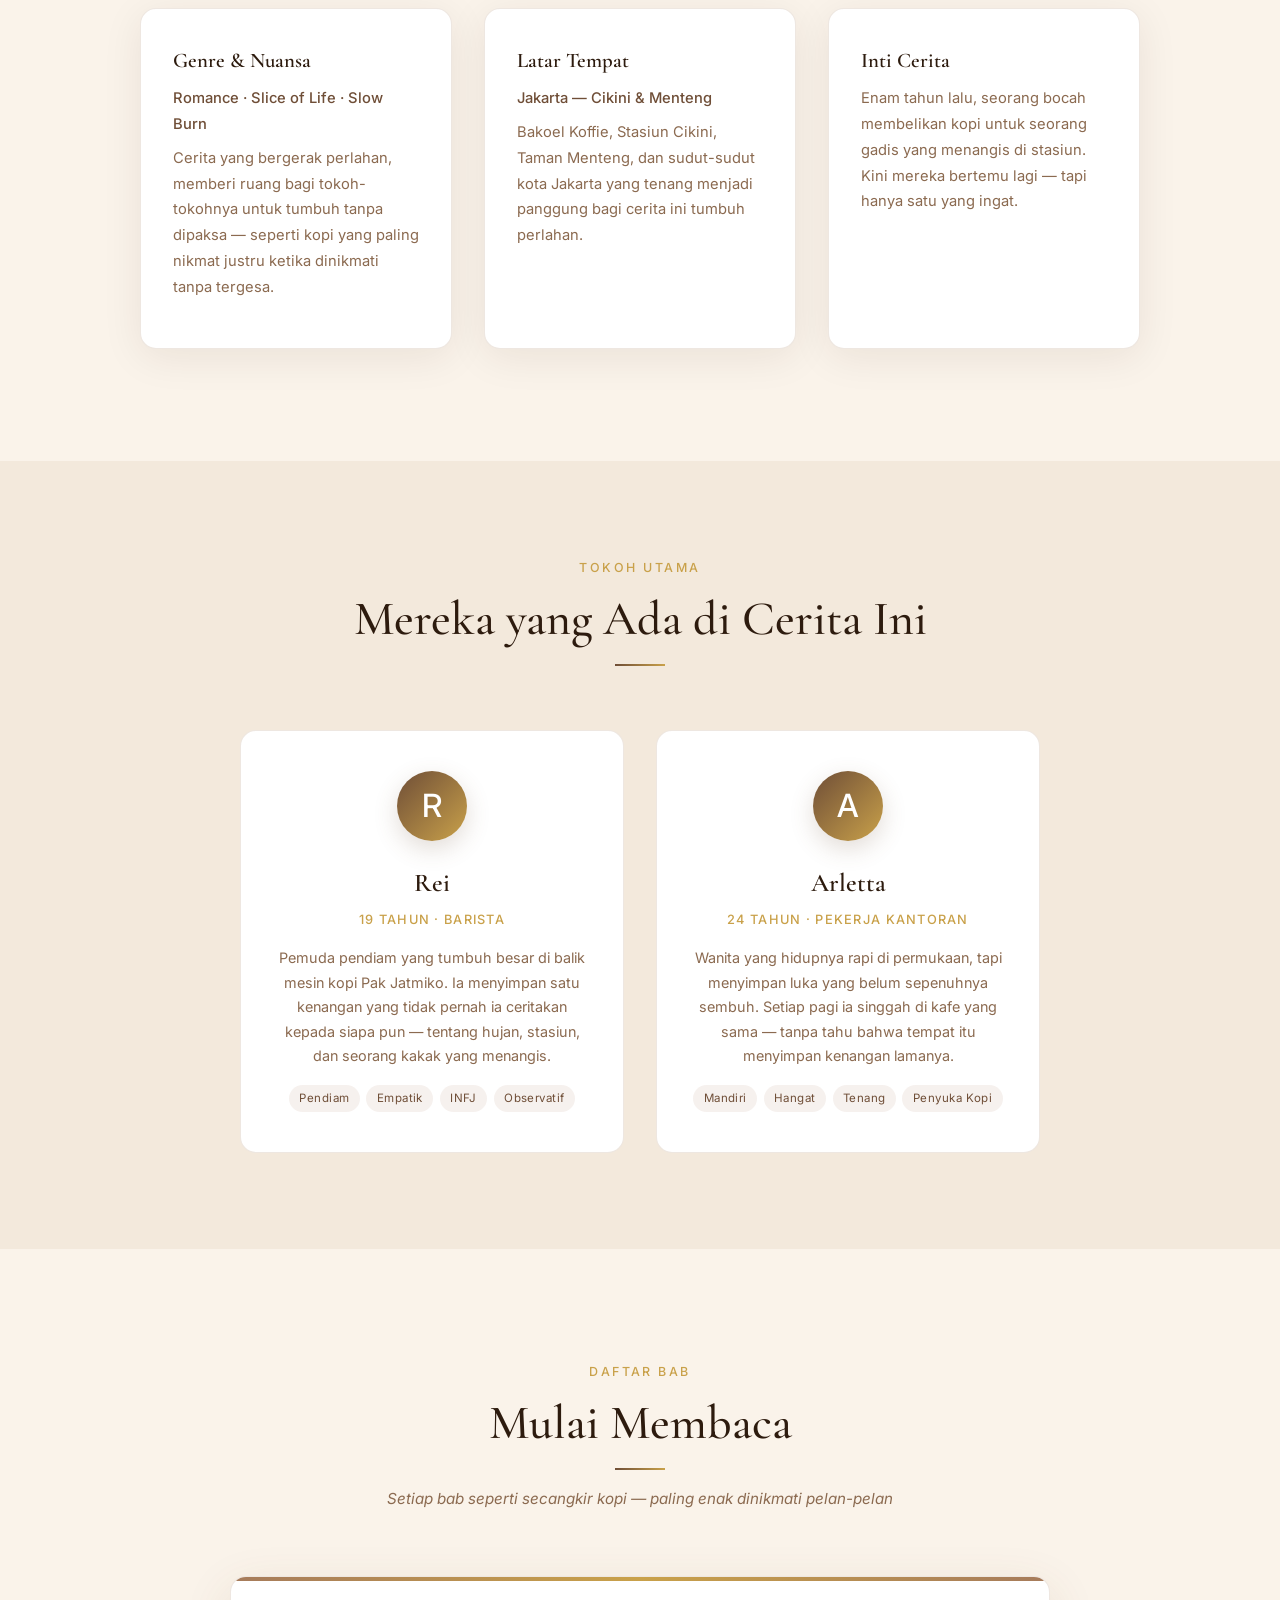
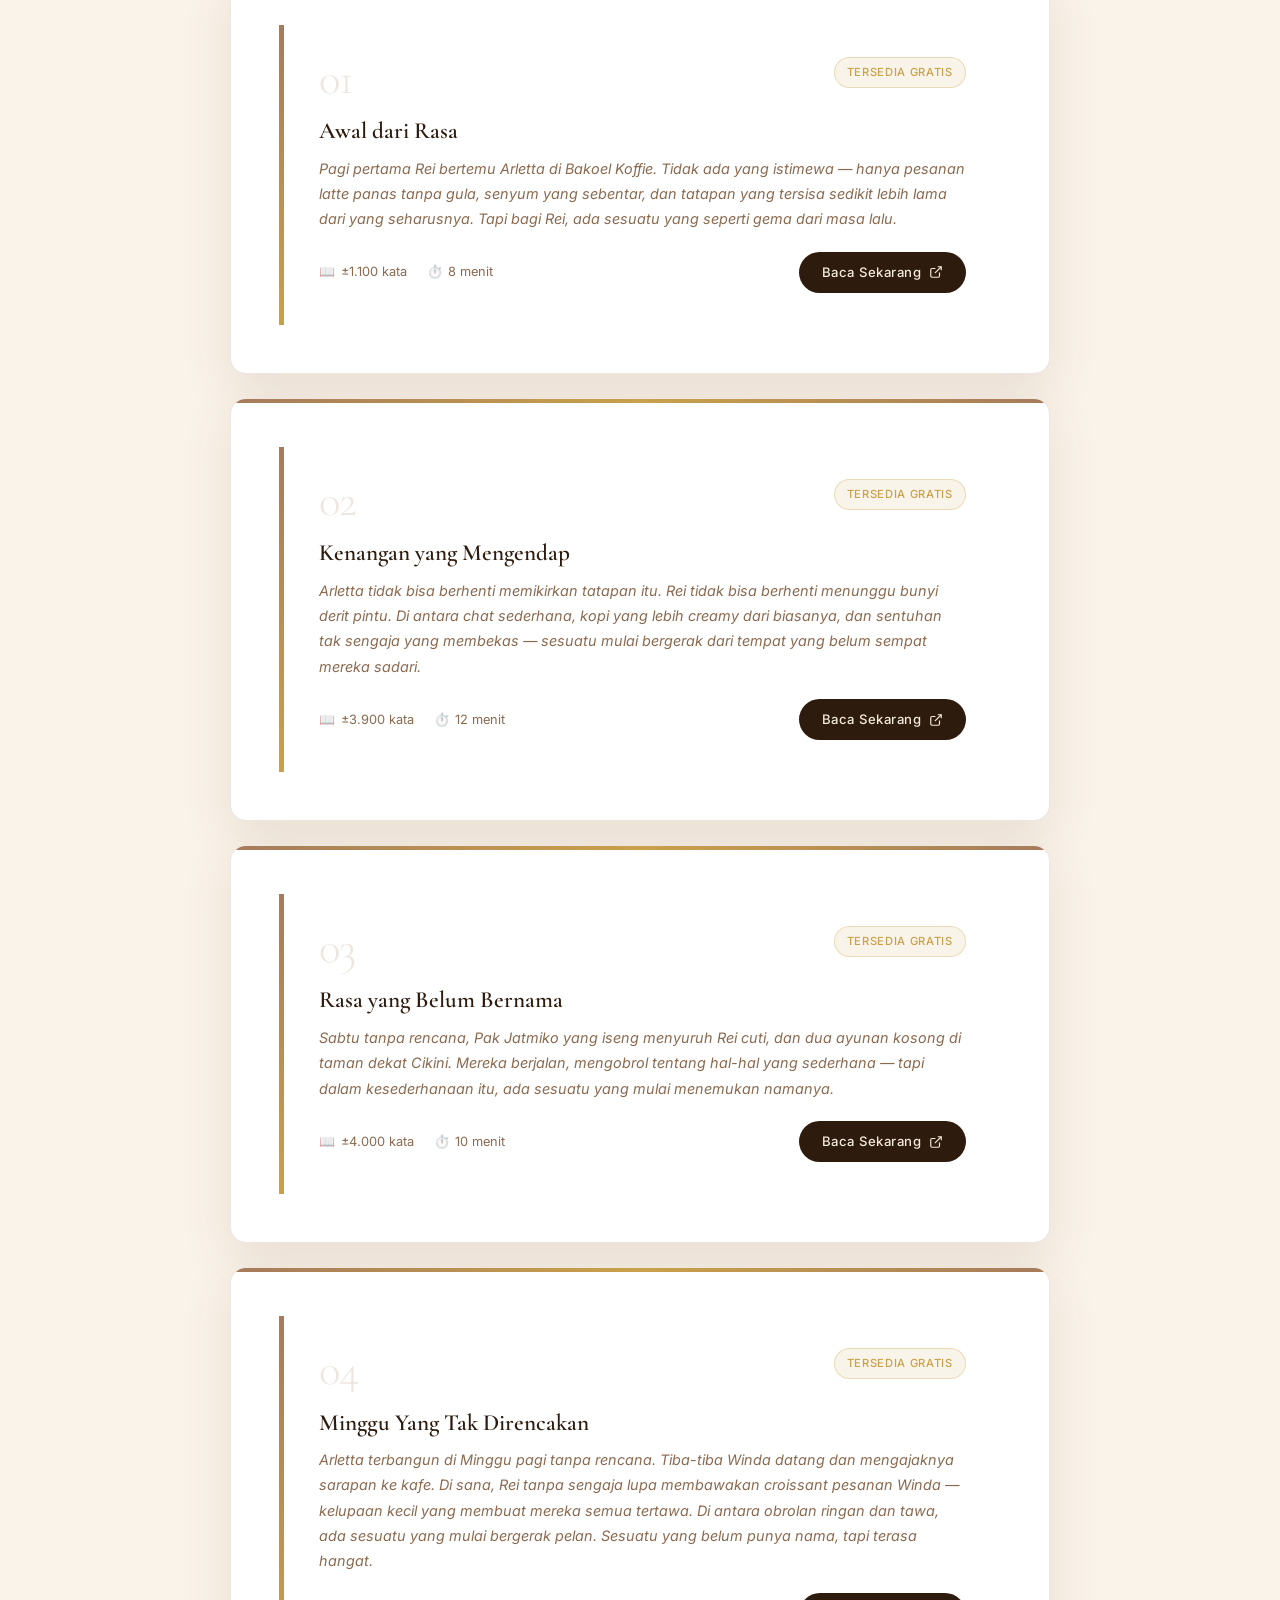
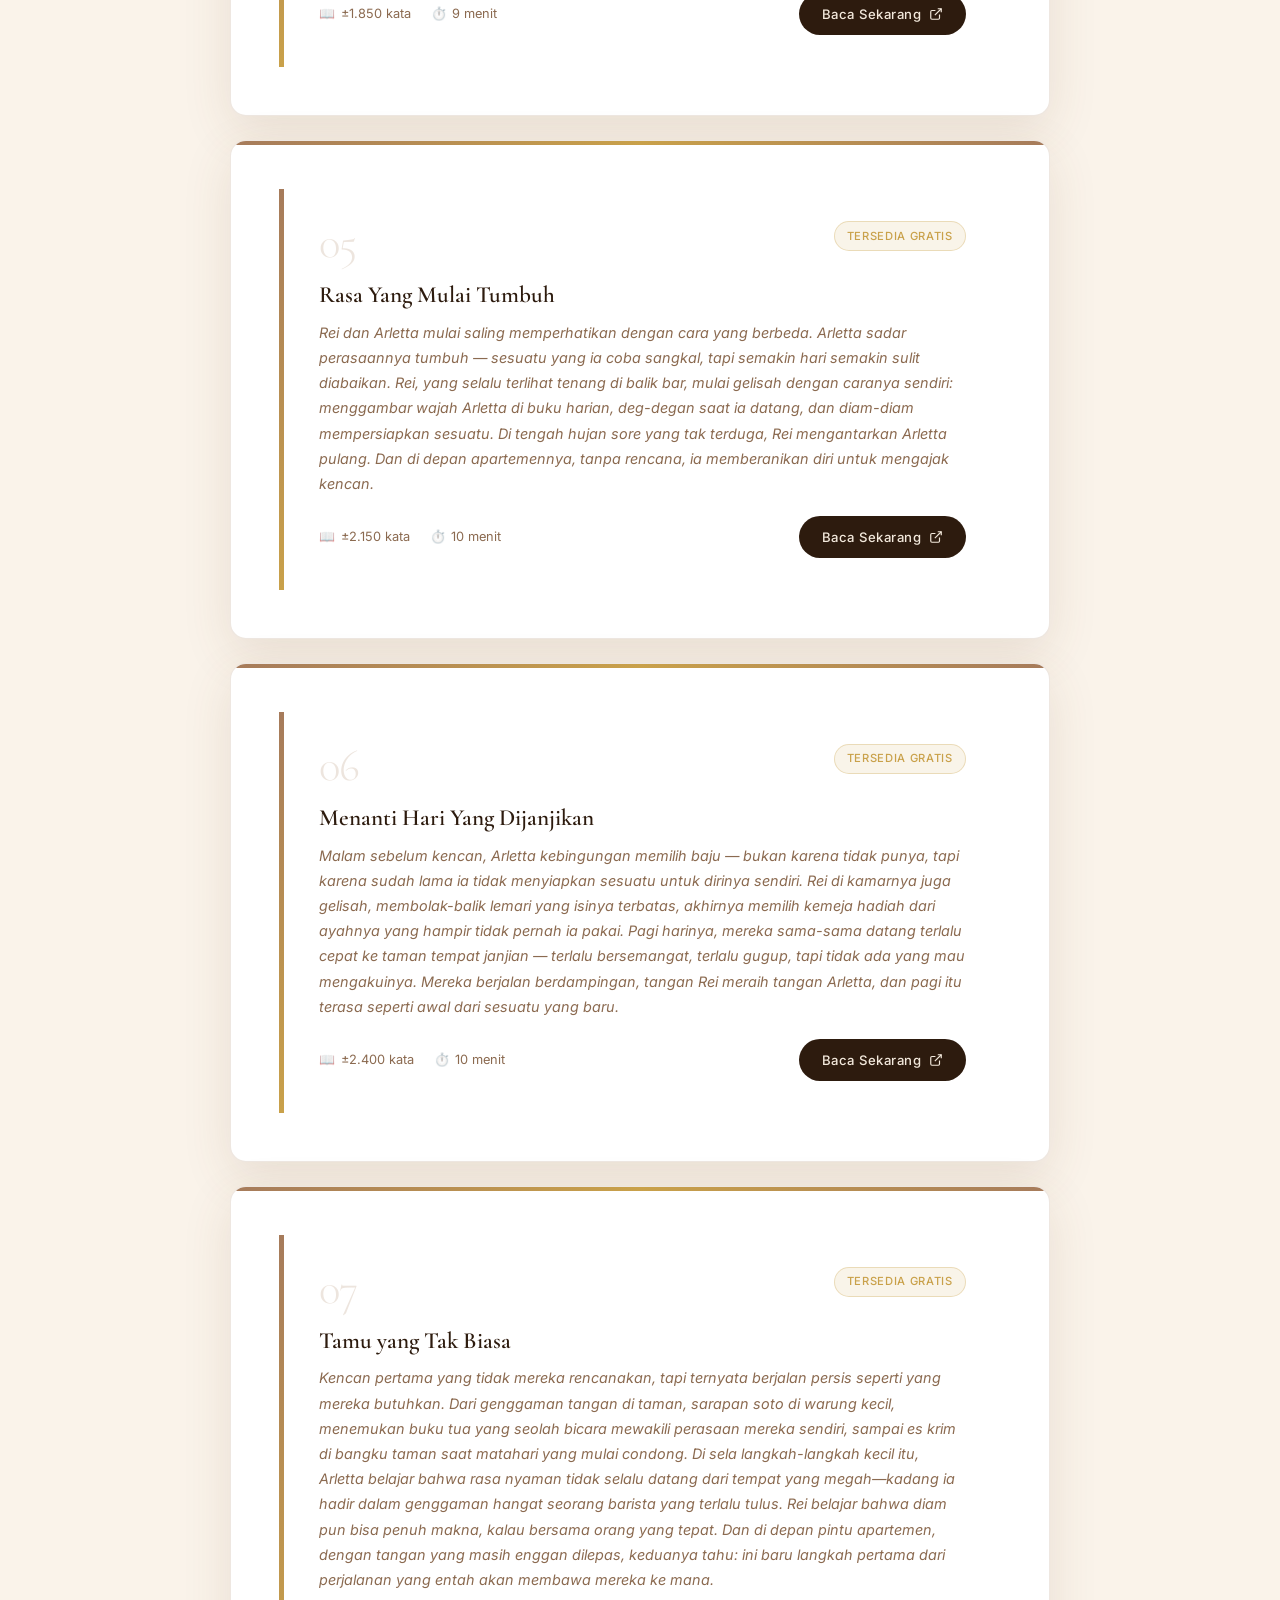
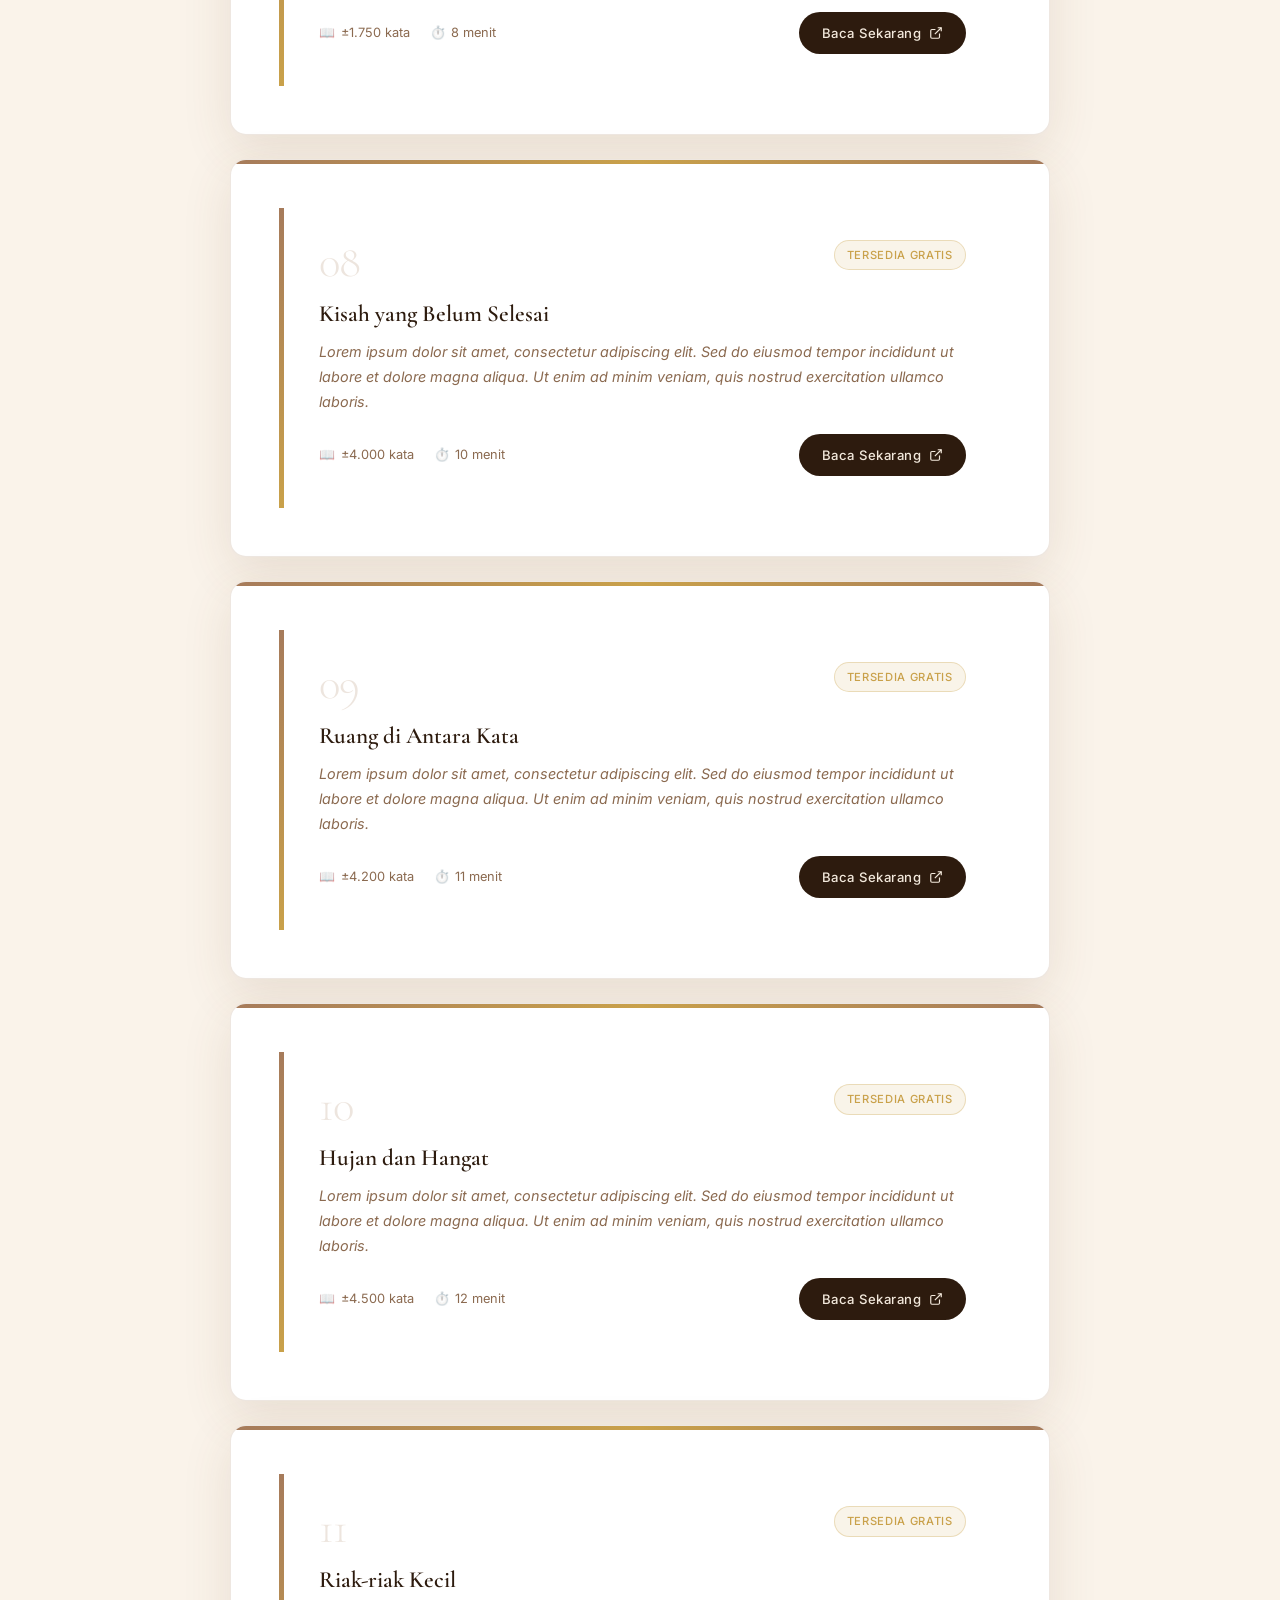
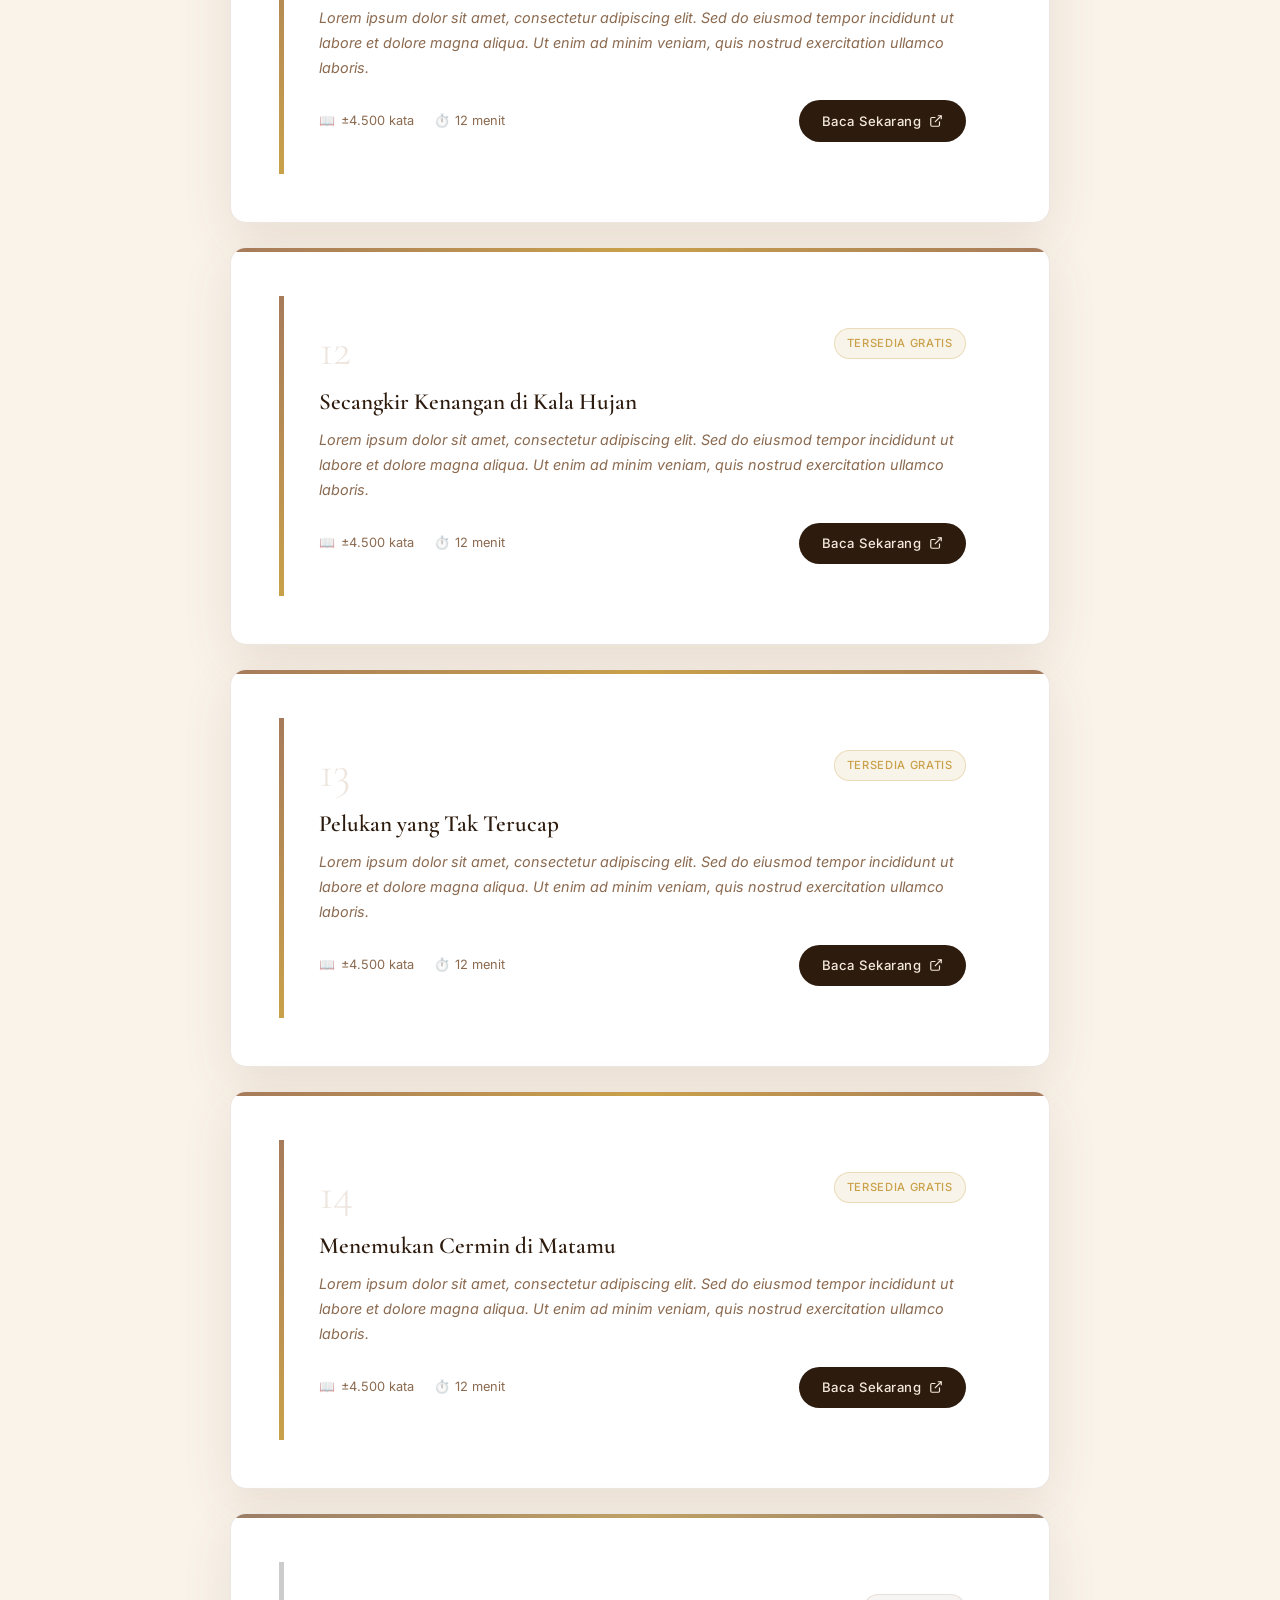
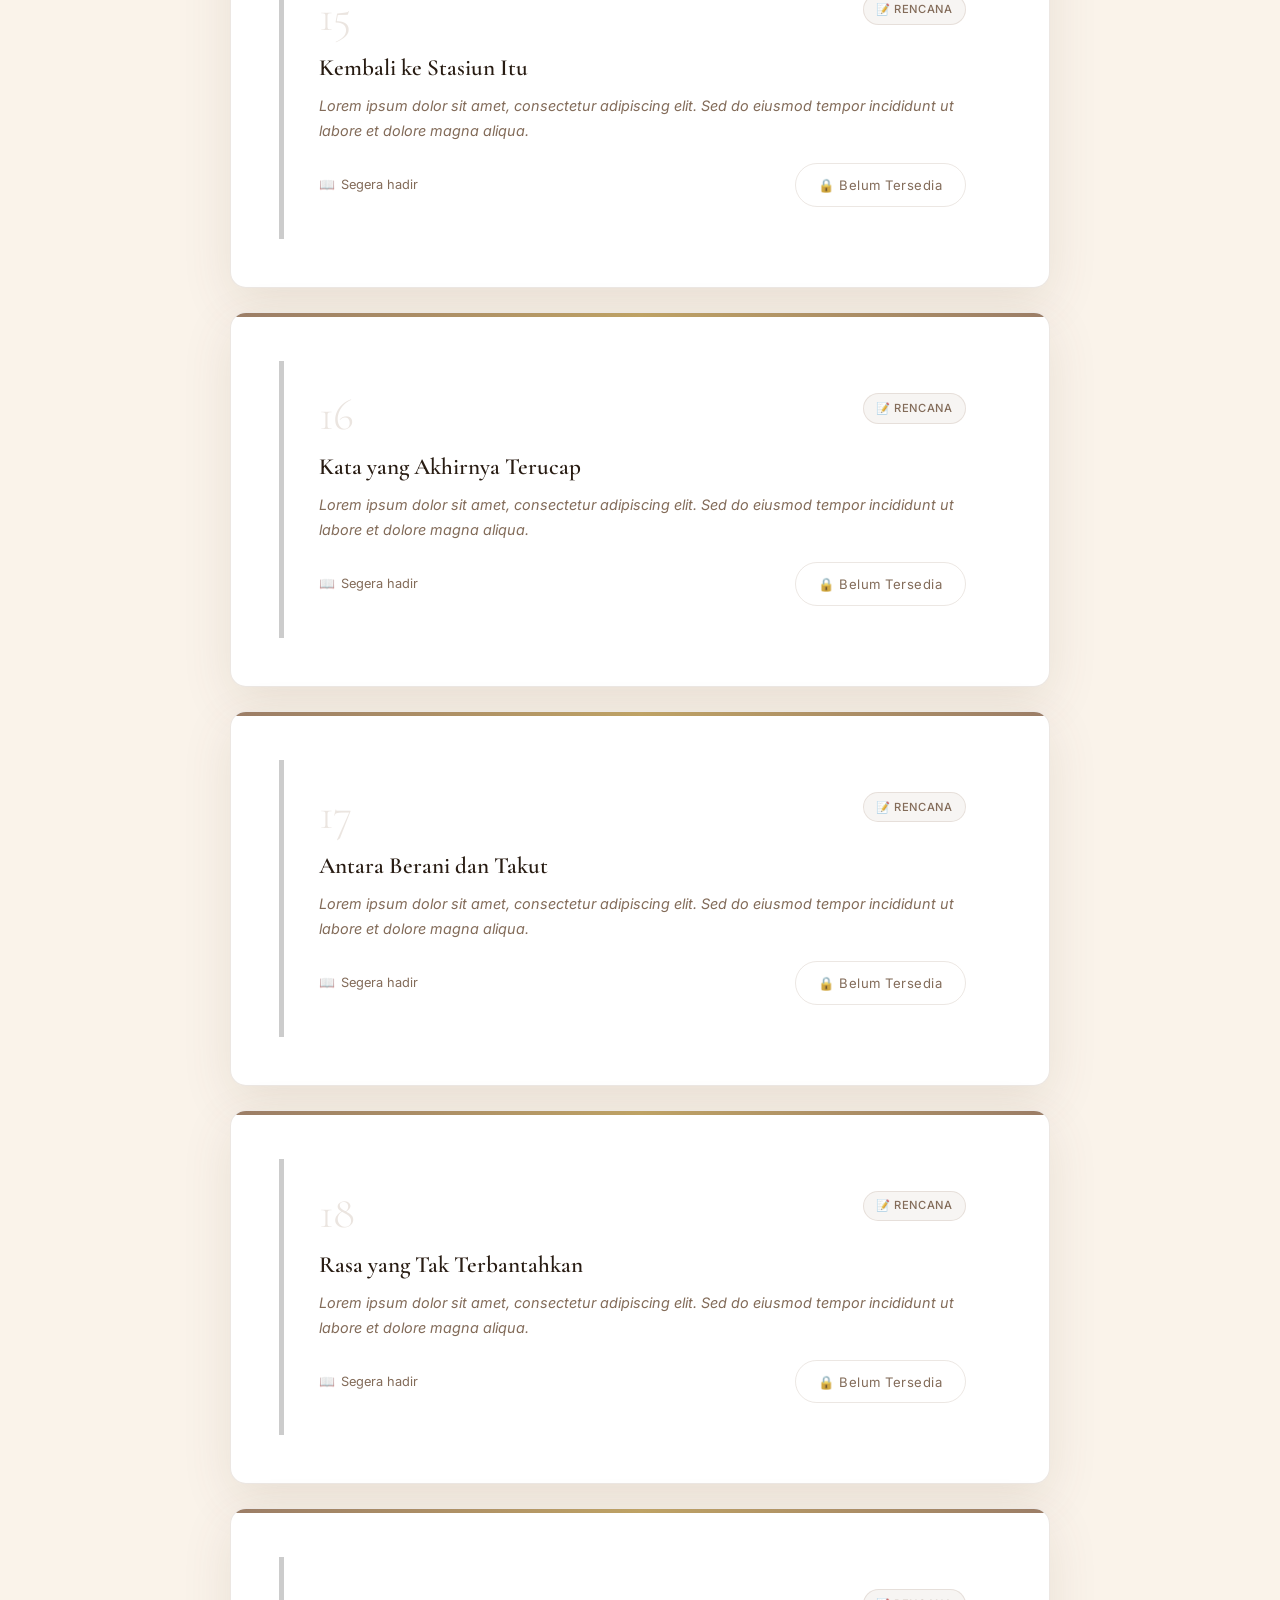
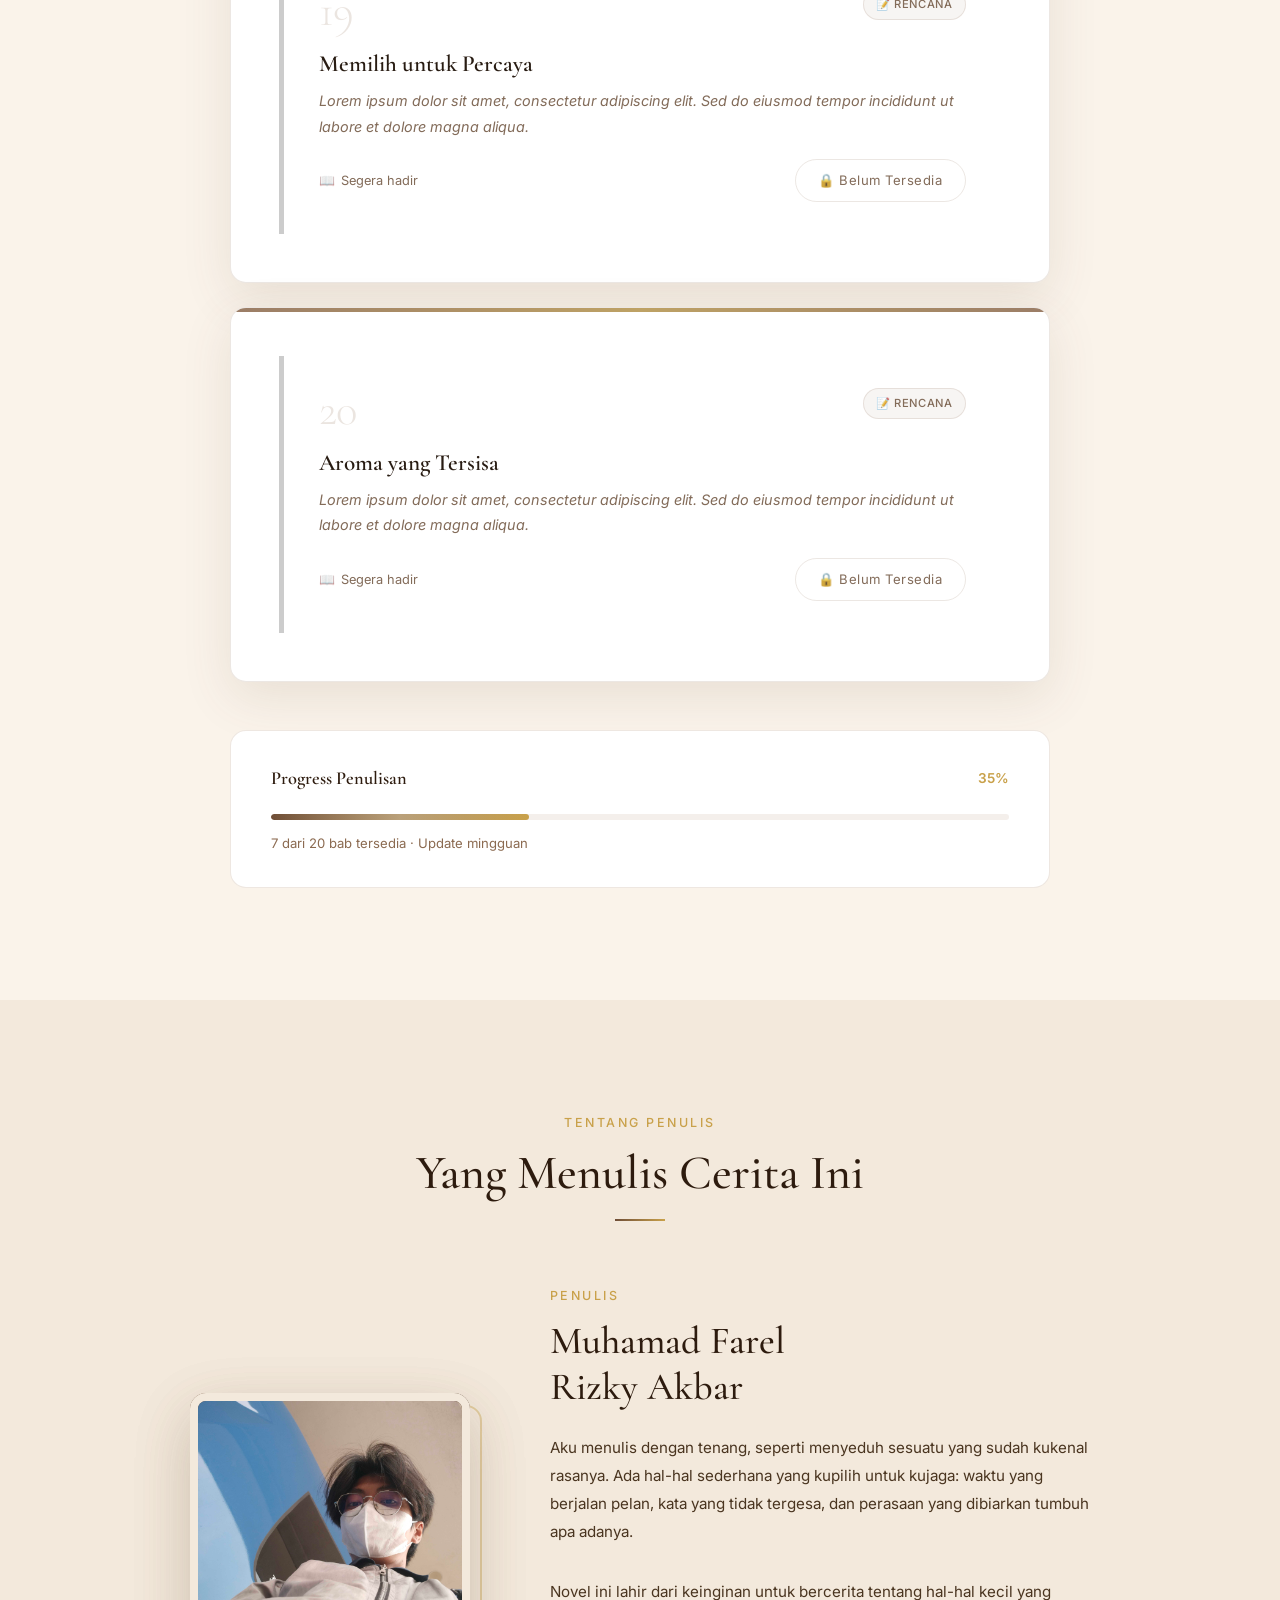
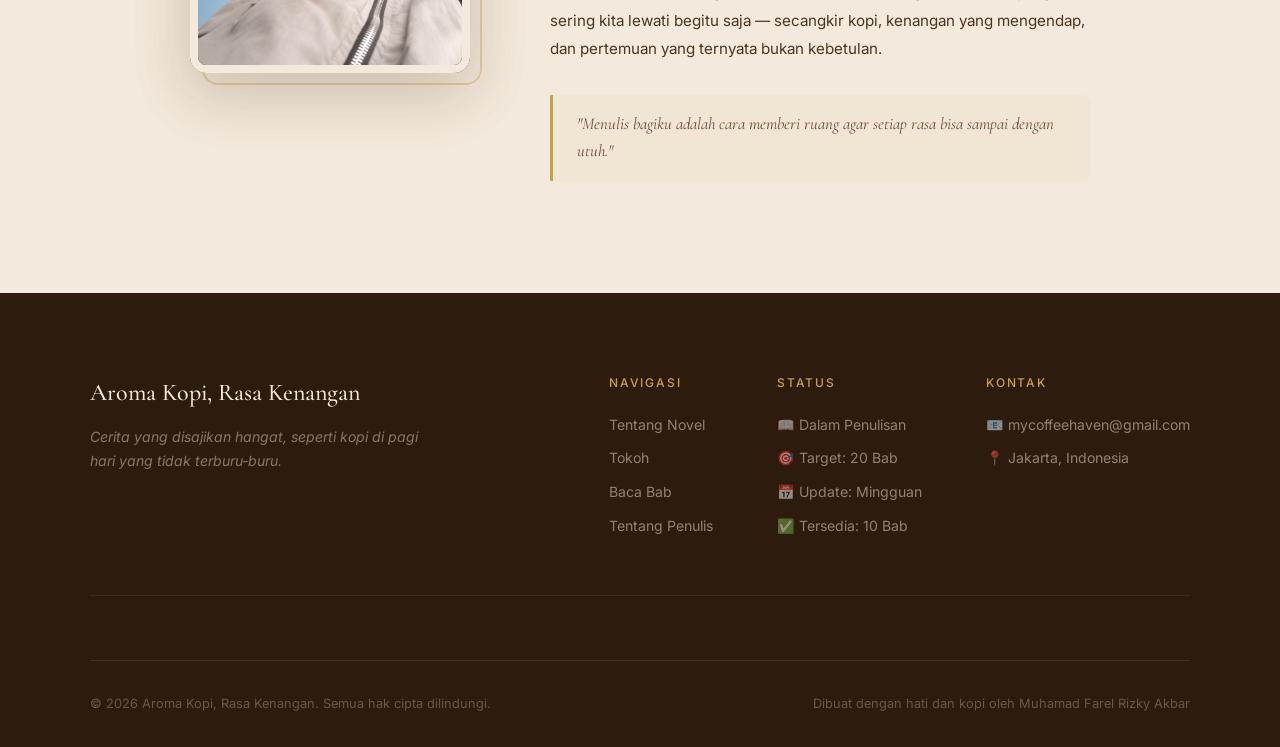
==== commit 84bd4781: "Update index.html" ====
--- a/index.html
+++ b/index.html
@@ -1164,259 +1164,262 @@
       </div>
 
       <!-- Bab 11 -->
-      <div class="chapter-card reveal">
-        <div class="chapter-strip"></div>
-        <div class="chapter-body">
-          <div class="chapter-top">
-            <span class="chapter-num">10</span>
-            <div class="chapter-badges">
-              <span class="badge badge-free">Tersedia Gratis</span>
-            </div>
-          </div>
-          <h3 class="chapter-title-text">Riak-riak Kecil</h3>
-          <p class="chapter-excerpt-text">
-            Lorem ipsum dolor sit amet, consectetur adipiscing elit. Sed do eiusmod tempor incididunt ut labore et dolore magna aliqua. Ut enim ad minim veniam, quis nostrud exercitation ullamco laboris.
-          </p>
-          <div class="chapter-meta-row">
-            <div class="chapter-stats">
-              <span class="chapter-stat"><span>📖</span><span>±4.500 kata</span></span>
-              <span class="chapter-stat"><span>⏱️</span><span>12 menit</span></span>
-            </div>
-            <a href="pdf-viewer.html?bab=10" class="chapter-read-btn">
-              Baca Sekarang
-              <svg width="14" height="14" viewBox="0 0 24 24" fill="none" stroke="currentColor" stroke-width="2"><path d="M18 13v6a2 2 0 01-2 2H5a2 2 0 01-2-2V8a2 2 0 012-2h6"/><polyline points="15 3 21 3 21 9"/><line x1="10" y1="14" x2="21" y2="3"/></svg>
-            </a>
-          </div>
-        </div>
-      </div>
-
-      <!-- Bab 12 -->
-      <div class="chapter-card reveal">
-        <div class="chapter-strip"></div>
-        <div class="chapter-body">
-          <div class="chapter-top">
-            <span class="chapter-num">10</span>
-            <div class="chapter-badges">
-              <span class="badge badge-free">Tersedia Gratis</span>
-            </div>
-          </div>
-          <h3 class="chapter-title-text">Secangkir Kenangan di Kala Hujan</h3>
-          <p class="chapter-excerpt-text">
-            Lorem ipsum dolor sit amet, consectetur adipiscing elit. Sed do eiusmod tempor incididunt ut labore et dolore magna aliqua. Ut enim ad minim veniam, quis nostrud exercitation ullamco laboris.
-          </p>
-          <div class="chapter-meta-row">
-            <div class="chapter-stats">
-              <span class="chapter-stat"><span>📖</span><span>±4.500 kata</span></span>
-              <span class="chapter-stat"><span>⏱️</span><span>12 menit</span></span>
-            </div>
-            <a href="pdf-viewer.html?bab=10" class="chapter-read-btn">
-              Baca Sekarang
-              <svg width="14" height="14" viewBox="0 0 24 24" fill="none" stroke="currentColor" stroke-width="2"><path d="M18 13v6a2 2 0 01-2 2H5a2 2 0 01-2-2V8a2 2 0 012-2h6"/><polyline points="15 3 21 3 21 9"/><line x1="10" y1="14" x2="21" y2="3"/></svg>
-            </a>
-          </div>
-        </div>
-
-      <!-- Bab 13 -->
-      <div class="chapter-card reveal">
-        <div class="chapter-strip"></div>
-        <div class="chapter-body">
-          <div class="chapter-top">
-            <span class="chapter-num">10</span>
-            <div class="chapter-badges">
-              <span class="badge badge-free">Tersedia Gratis</span>
-            </div>
-          </div>
-          <h3 class="chapter-title-text">Secangkir Kenangan di Kala Hujan</h3>
-          <p class="chapter-excerpt-text">
-            Lorem ipsum dolor sit amet, consectetur adipiscing elit. Sed do eiusmod tempor incididunt ut labore et dolore magna aliqua. Ut enim ad minim veniam, quis nostrud exercitation ullamco laboris.
-          </p>
-          <div class="chapter-meta-row">
-            <div class="chapter-stats">
-              <span class="chapter-stat"><span>📖</span><span>±4.500 kata</span></span>
-              <span class="chapter-stat"><span>⏱️</span><span>12 menit</span></span>
-            </div>
-            <a href="pdf-viewer.html?bab=10" class="chapter-read-btn">
-              Baca Sekarang
-              <svg width="14" height="14" viewBox="0 0 24 24" fill="none" stroke="currentColor" stroke-width="2"><path d="M18 13v6a2 2 0 01-2 2H5a2 2 0 01-2-2V8a2 2 0 012-2h6"/><polyline points="15 3 21 3 21 9"/><line x1="10" y1="14" x2="21" y2="3"/></svg>
-            </a>
-          </div>
-        </div>
-
-      <!-- Bab 14 -->
-      <div class="chapter-card reveal">
-        <div class="chapter-strip"></div>
-        <div class="chapter-body">
-          <div class="chapter-top">
-            <span class="chapter-num">10</span>
-            <div class="chapter-badges">
-              <span class="badge badge-free">Tersedia Gratis</span>
-            </div>
-          </div>
-          <h3 class="chapter-title-text">Secangkir Kenangan di Kala Hujan</h3>
-          <p class="chapter-excerpt-text">
-            Lorem ipsum dolor sit amet, consectetur adipiscing elit. Sed do eiusmod tempor incididunt ut labore et dolore magna aliqua. Ut enim ad minim veniam, quis nostrud exercitation ullamco laboris.
-          </p>
-          <div class="chapter-meta-row">
-            <div class="chapter-stats">
-              <span class="chapter-stat"><span>📖</span><span>±4.500 kata</span></span>
-              <span class="chapter-stat"><span>⏱️</span><span>12 menit</span></span>
-            </div>
-            <a href="pdf-viewer.html?bab=10" class="chapter-read-btn">
-              Baca Sekarang
-              <svg width="14" height="14" viewBox="0 0 24 24" fill="none" stroke="currentColor" stroke-width="2"><path d="M18 13v6a2 2 0 01-2 2H5a2 2 0 01-2-2V8a2 2 0 012-2h6"/><polyline points="15 3 21 3 21 9"/><line x1="10" y1="14" x2="21" y2="3"/></svg>
-            </a>
-          </div>
-        </div>
-
-      <!-- Bab 15 -->
-      <div class="chapter-card locked reveal">
-        <div class="chapter-strip"></div>
-        <div class="chapter-body">
-          <div class="chapter-top">
-            <span class="chapter-num">15</span>
-            <div class="chapter-badges">
-              <span class="badge badge-soon">📝 Rencana</span>
-            </div>
-          </div>
-          <h3 class="chapter-title-text">Kembali ke Stasiun Itu</h3>
-          <p class="chapter-excerpt-text">
-            Lorem ipsum dolor sit amet, consectetur adipiscing elit. Sed do eiusmod tempor incididunt ut labore et dolore magna aliqua.
-          </p>
-          <div class="chapter-meta-row">
-            <div class="chapter-stats">
-              <span class="chapter-stat"><span>📖</span><span>Segera hadir</span></span>
-            </div>
-            <span class="chapter-lock-btn">
-              🔒 Belum Tersedia
-            </span>
-          </div>
-        </div>
-      </div>
-
-      <!-- Bab 16 -->
-      <div class="chapter-card locked reveal">
-        <div class="chapter-strip"></div>
-        <div class="chapter-body">
-          <div class="chapter-top">
-            <span class="chapter-num">16</span>
-            <div class="chapter-badges">
-              <span class="badge badge-soon">📝 Rencana</span>
-            </div>
-          </div>
-          <h3 class="chapter-title-text">Kata yang Akhirnya Terucap</h3>
-          <p class="chapter-excerpt-text">
-            Lorem ipsum dolor sit amet, consectetur adipiscing elit. Sed do eiusmod tempor incididunt ut labore et dolore magna aliqua.
-          </p>
-          <div class="chapter-meta-row">
-            <div class="chapter-stats">
-              <span class="chapter-stat"><span>📖</span><span>Segera hadir</span></span>
-            </div>
-            <span class="chapter-lock-btn">
-              🔒 Belum Tersedia
-            </span>
-          </div>
-        </div>
-      </div>
-
-      <!-- Bab 17 -->
-      <div class="chapter-card locked reveal">
-        <div class="chapter-strip"></div>
-        <div class="chapter-body">
-          <div class="chapter-top">
-            <span class="chapter-num">17</span>
-            <div class="chapter-badges">
-              <span class="badge badge-soon">📝 Rencana</span>
-            </div>
-          </div>
-          <h3 class="chapter-title-text">Antara Berani dan Takut</h3>
-          <p class="chapter-excerpt-text">
-            Lorem ipsum dolor sit amet, consectetur adipiscing elit. Sed do eiusmod tempor incididunt ut labore et dolore magna aliqua.
-          </p>
-          <div class="chapter-meta-row">
-            <div class="chapter-stats">
-              <span class="chapter-stat"><span>📖</span><span>Segera hadir</span></span>
-            </div>
-            <span class="chapter-lock-btn">
-              🔒 Belum Tersedia
-            </span>
-          </div>
-        </div>
-      </div>
-
-      <!-- Bab 18 -->
-      <div class="chapter-card locked reveal">
-        <div class="chapter-strip"></div>
-        <div class="chapter-body">
-          <div class="chapter-top">
-            <span class="chapter-num">18</span>
-            <div class="chapter-badges">
-              <span class="badge badge-soon">📝 Rencana</span>
-            </div>
-          </div>
-          <h3 class="chapter-title-text">Rasa yang Tak Terbantahkan</h3>
-          <p class="chapter-excerpt-text">
-            Lorem ipsum dolor sit amet, consectetur adipiscing elit. Sed do eiusmod tempor incididunt ut labore et dolore magna aliqua.
-          </p>
-          <div class="chapter-meta-row">
-            <div class="chapter-stats">
-              <span class="chapter-stat"><span>📖</span><span>Segera hadir</span></span>
-            </div>
-            <span class="chapter-lock-btn">
-              🔒 Belum Tersedia
-            </span>
-          </div>
-        </div>
-      </div>
-
-      <!-- Bab 19 -->
-      <div class="chapter-card locked reveal">
-        <div class="chapter-strip"></div>
-        <div class="chapter-body">
-          <div class="chapter-top">
-            <span class="chapter-num">19</span>
-            <div class="chapter-badges">
-              <span class="badge badge-soon">📝 Rencana</span>
-            </div>
-          </div>
-          <h3 class="chapter-title-text">Memilih untuk Percaya</h3>
-          <p class="chapter-excerpt-text">
-            Lorem ipsum dolor sit amet, consectetur adipiscing elit. Sed do eiusmod tempor incididunt ut labore et dolore magna aliqua.
-          </p>
-          <div class="chapter-meta-row">
-            <div class="chapter-stats">
-              <span class="chapter-stat"><span>📖</span><span>Segera hadir</span></span>
-            </div>
-            <span class="chapter-lock-btn">
-              🔒 Belum Tersedia
-            </span>
-          </div>
-        </div>
-      </div>
-
-      <!-- Bab 20 -->
-      <div class="chapter-card locked reveal">
-        <div class="chapter-strip"></div>
-        <div class="chapter-body">
-          <div class="chapter-top">
-            <span class="chapter-num">20</span>
-            <div class="chapter-badges">
-              <span class="badge badge-soon">📝 Rencana</span>
-            </div>
-          </div>
-          <h3 class="chapter-title-text">Aroma yang Tersisa</h3>
-          <p class="chapter-excerpt-text">
-            Lorem ipsum dolor sit amet, consectetur adipiscing elit. Sed do eiusmod tempor incididunt ut labore et dolore magna aliqua.
-          </p>
-          <div class="chapter-meta-row">
-            <div class="chapter-stats">
-              <span class="chapter-stat"><span>📖</span><span>Segera hadir</span></span>
-            </div>
-            <span class="chapter-lock-btn">
-              🔒 Belum Tersedia
-            </span>
-          </div>
-        </div>
-      </div>
+<div class="chapter-card reveal">
+  <div class="chapter-strip"></div>
+  <div class="chapter-body">
+    <div class="chapter-top">
+      <span class="chapter-num">11</span>
+      <div class="chapter-badges">
+        <span class="badge badge-free">Tersedia Gratis</span>
+      </div>
+    </div>
+    <h3 class="chapter-title-text">Riak-riak Kecil</h3>
+    <p class="chapter-excerpt-text">
+      Lorem ipsum dolor sit amet, consectetur adipiscing elit. Sed do eiusmod tempor incididunt ut labore et dolore magna aliqua. Ut enim ad minim veniam, quis nostrud exercitation ullamco laboris.
+    </p>
+    <div class="chapter-meta-row">
+      <div class="chapter-stats">
+        <span class="chapter-stat"><span>📖</span><span>±4.500 kata</span></span>
+        <span class="chapter-stat"><span>⏱️</span><span>12 menit</span></span>
+      </div>
+      <a href="pdf-viewer.html?bab=11" class="chapter-read-btn">
+        Baca Sekarang
+        <svg width="14" height="14" viewBox="0 0 24 24" fill="none" stroke="currentColor" stroke-width="2"><path d="M18 13v6a2 2 0 01-2 2H5a2 2 0 01-2-2V8a2 2 0 012-2h6"/><polyline points="15 3 21 3 21 9"/><line x1="10" y1="14" x2="21" y2="3"/></svg>
+      </a>
+    </div>
+  </div>
+</div>
+
+<!-- Bab 12 -->
+<div class="chapter-card reveal">
+  <div class="chapter-strip"></div>
+  <div class="chapter-body">
+    <div class="chapter-top">
+      <span class="chapter-num">12</span>
+      <div class="chapter-badges">
+        <span class="badge badge-free">Tersedia Gratis</span>
+      </div>
+    </div>
+    <h3 class="chapter-title-text">Secangkir Kenangan di Kala Hujan</h3>
+    <p class="chapter-excerpt-text">
+      Lorem ipsum dolor sit amet, consectetur adipiscing elit. Sed do eiusmod tempor incididunt ut labore et dolore magna aliqua. Ut enim ad minim veniam, quis nostrud exercitation ullamco laboris.
+    </p>
+    <div class="chapter-meta-row">
+      <div class="chapter-stats">
+        <span class="chapter-stat"><span>📖</span><span>±4.500 kata</span></span>
+        <span class="chapter-stat"><span>⏱️</span><span>12 menit</span></span>
+      </div>
+      <a href="pdf-viewer.html?bab=12" class="chapter-read-btn">
+        Baca Sekarang
+        <svg width="14" height="14" viewBox="0 0 24 24" fill="none" stroke="currentColor" stroke-width="2"><path d="M18 13v6a2 2 0 01-2 2H5a2 2 0 01-2-2V8a2 2 0 012-2h6"/><polyline points="15 3 21 3 21 9"/><line x1="10" y1="14" x2="21" y2="3"/></svg>
+      </a>
+    </div>
+  </div>
+</div>
+
+<!-- Bab 13 -->
+<div class="chapter-card reveal">
+  <div class="chapter-strip"></div>
+  <div class="chapter-body">
+    <div class="chapter-top">
+      <span class="chapter-num">13</span>
+      <div class="chapter-badges">
+        <span class="badge badge-free">Tersedia Gratis</span>
+      </div>
+    </div>
+    <h3 class="chapter-title-text">Pelukan yang Tak Terucap</h3>
+    <p class="chapter-excerpt-text">
+      Lorem ipsum dolor sit amet, consectetur adipiscing elit. Sed do eiusmod tempor incididunt ut labore et dolore magna aliqua. Ut enim ad minim veniam, quis nostrud exercitation ullamco laboris.
+    </p>
+    <div class="chapter-meta-row">
+      <div class="chapter-stats">
+        <span class="chapter-stat"><span>📖</span><span>±4.500 kata</span></span>
+        <span class="chapter-stat"><span>⏱️</span><span>12 menit</span></span>
+      </div>
+      <a href="pdf-viewer.html?bab=13" class="chapter-read-btn">
+        Baca Sekarang
+        <svg width="14" height="14" viewBox="0 0 24 24" fill="none" stroke="currentColor" stroke-width="2"><path d="M18 13v6a2 2 0 01-2 2H5a2 2 0 01-2-2V8a2 2 0 012-2h6"/><polyline points="15 3 21 3 21 9"/><line x1="10" y1="14" x2="21" y2="3"/></svg>
+      </a>
+    </div>
+  </div>
+</div>
+
+<!-- Bab 14 -->
+<div class="chapter-card reveal">
+  <div class="chapter-strip"></div>
+  <div class="chapter-body">
+    <div class="chapter-top">
+      <span class="chapter-num">14</span>
+      <div class="chapter-badges">
+        <span class="badge badge-free">Tersedia Gratis</span>
+      </div>
+    </div>
+    <h3 class="chapter-title-text">Menemukan Cermin di Matamu</h3>
+    <p class="chapter-excerpt-text">
+      Lorem ipsum dolor sit amet, consectetur adipiscing elit. Sed do eiusmod tempor incididunt ut labore et dolore magna aliqua. Ut enim ad minim veniam, quis nostrud exercitation ullamco laboris.
+    </p>
+    <div class="chapter-meta-row">
+      <div class="chapter-stats">
+        <span class="chapter-stat"><span>📖</span><span>±4.500 kata</span></span>
+        <span class="chapter-stat"><span>⏱️</span><span>12 menit</span></span>
+      </div>
+      <a href="pdf-viewer.html?bab=14" class="chapter-read-btn">
+        Baca Sekarang
+        <svg width="14" height="14" viewBox="0 0 24 24" fill="none" stroke="currentColor" stroke-width="2"><path d="M18 13v6a2 2 0 01-2 2H5a2 2 0 01-2-2V8a2 2 0 012-2h6"/><polyline points="15 3 21 3 21 9"/><line x1="10" y1="14" x2="21" y2="3"/></svg>
+      </a>
+    </div>
+  </div>
+</div>
+
+<!-- Bab 15 -->
+<div class="chapter-card locked reveal">
+  <div class="chapter-strip"></div>
+  <div class="chapter-body">
+    <div class="chapter-top">
+      <span class="chapter-num">15</span>
+      <div class="chapter-badges">
+        <span class="badge badge-soon">📝 Rencana</span>
+      </div>
+    </div>
+    <h3 class="chapter-title-text">Kembali ke Stasiun Itu</h3>
+    <p class="chapter-excerpt-text">
+      Lorem ipsum dolor sit amet, consectetur adipiscing elit. Sed do eiusmod tempor incididunt ut labore et dolore magna aliqua.
+    </p>
+    <div class="chapter-meta-row">
+      <div class="chapter-stats">
+        <span class="chapter-stat"><span>📖</span><span>Segera hadir</span></span>
+      </div>
+      <span class="chapter-lock-btn">
+        🔒 Belum Tersedia
+      </span>
+    </div>
+  </div>
+</div>
+
+<!-- Bab 16 -->
+<div class="chapter-card locked reveal">
+  <div class="chapter-strip"></div>
+  <div class="chapter-body">
+    <div class="chapter-top">
+      <span class="chapter-num">16</span>
+      <div class="chapter-badges">
+        <span class="badge badge-soon">📝 Rencana</span>
+      </div>
+    </div>
+    <h3 class="chapter-title-text">Kata yang Akhirnya Terucap</h3>
+    <p class="chapter-excerpt-text">
+      Lorem ipsum dolor sit amet, consectetur adipiscing elit. Sed do eiusmod tempor incididunt ut labore et dolore magna aliqua.
+    </p>
+    <div class="chapter-meta-row">
+      <div class="chapter-stats">
+        <span class="chapter-stat"><span>📖</span><span>Segera hadir</span></span>
+      </div>
+      <span class="chapter-lock-btn">
+        🔒 Belum Tersedia
+      </span>
+    </div>
+  </div>
+</div>
+
+<!-- Bab 17 -->
+<div class="chapter-card locked reveal">
+  <div class="chapter-strip"></div>
+  <div class="chapter-body">
+    <div class="chapter-top">
+      <span class="chapter-num">17</span>
+      <div class="chapter-badges">
+        <span class="badge badge-soon">📝 Rencana</span>
+      </div>
+    </div>
+    <h3 class="chapter-title-text">Antara Berani dan Takut</h3>
+    <p class="chapter-excerpt-text">
+      Lorem ipsum dolor sit amet, consectetur adipiscing elit. Sed do eiusmod tempor incididunt ut labore et dolore magna aliqua.
+    </p>
+    <div class="chapter-meta-row">
+      <div class="chapter-stats">
+        <span class="chapter-stat"><span>📖</span><span>Segera hadir</span></span>
+      </div>
+      <span class="chapter-lock-btn">
+        🔒 Belum Tersedia
+      </span>
+    </div>
+  </div>
+</div>
+
+<!-- Bab 18 -->
+<div class="chapter-card locked reveal">
+  <div class="chapter-strip"></div>
+  <div class="chapter-body">
+    <div class="chapter-top">
+      <span class="chapter-num">18</span>
+      <div class="chapter-badges">
+        <span class="badge badge-soon">📝 Rencana</span>
+      </div>
+    </div>
+    <h3 class="chapter-title-text">Rasa yang Tak Terbantahkan</h3>
+    <p class="chapter-excerpt-text">
+      Lorem ipsum dolor sit amet, consectetur adipiscing elit. Sed do eiusmod tempor incididunt ut labore et dolore magna aliqua.
+    </p>
+    <div class="chapter-meta-row">
+      <div class="chapter-stats">
+        <span class="chapter-stat"><span>📖</span><span>Segera hadir</span></span>
+      </div>
+      <span class="chapter-lock-btn">
+        🔒 Belum Tersedia
+      </span>
+    </div>
+  </div>
+</div>
+
+<!-- Bab 19 -->
+<div class="chapter-card locked reveal">
+  <div class="chapter-strip"></div>
+  <div class="chapter-body">
+    <div class="chapter-top">
+      <span class="chapter-num">19</span>
+      <div class="chapter-badges">
+        <span class="badge badge-soon">📝 Rencana</span>
+      </div>
+    </div>
+    <h3 class="chapter-title-text">Memilih untuk Percaya</h3>
+    <p class="chapter-excerpt-text">
+      Lorem ipsum dolor sit amet, consectetur adipiscing elit. Sed do eiusmod tempor incididunt ut labore et dolore magna aliqua.
+    </p>
+    <div class="chapter-meta-row">
+      <div class="chapter-stats">
+        <span class="chapter-stat"><span>📖</span><span>Segera hadir</span></span>
+      </div>
+      <span class="chapter-lock-btn">
+        🔒 Belum Tersedia
+      </span>
+    </div>
+  </div>
+</div>
+
+<!-- Bab 20 -->
+<div class="chapter-card locked reveal">
+  <div class="chapter-strip"></div>
+  <div class="chapter-body">
+    <div class="chapter-top">
+      <span class="chapter-num">20</span>
+      <div class="chapter-badges">
+        <span class="badge badge-soon">📝 Rencana</span>
+      </div>
+    </div>
+    <h3 class="chapter-title-text">Aroma yang Tersisa</h3>
+    <p class="chapter-excerpt-text">
+      Lorem ipsum dolor sit amet, consectetur adipiscing elit. Sed do eiusmod tempor incididunt ut labore et dolore magna aliqua.
+    </p>
+    <div class="chapter-meta-row">
+      <div class="chapter-stats">
+        <span class="chapter-stat"><span>📖</span><span>Segera hadir</span></span>
+      </div>
+      <span class="chapter-lock-btn">
+        🔒 Belum Tersedia
+      </span>
+    </div>
+  </div>
+</div>
 
     </div>
 
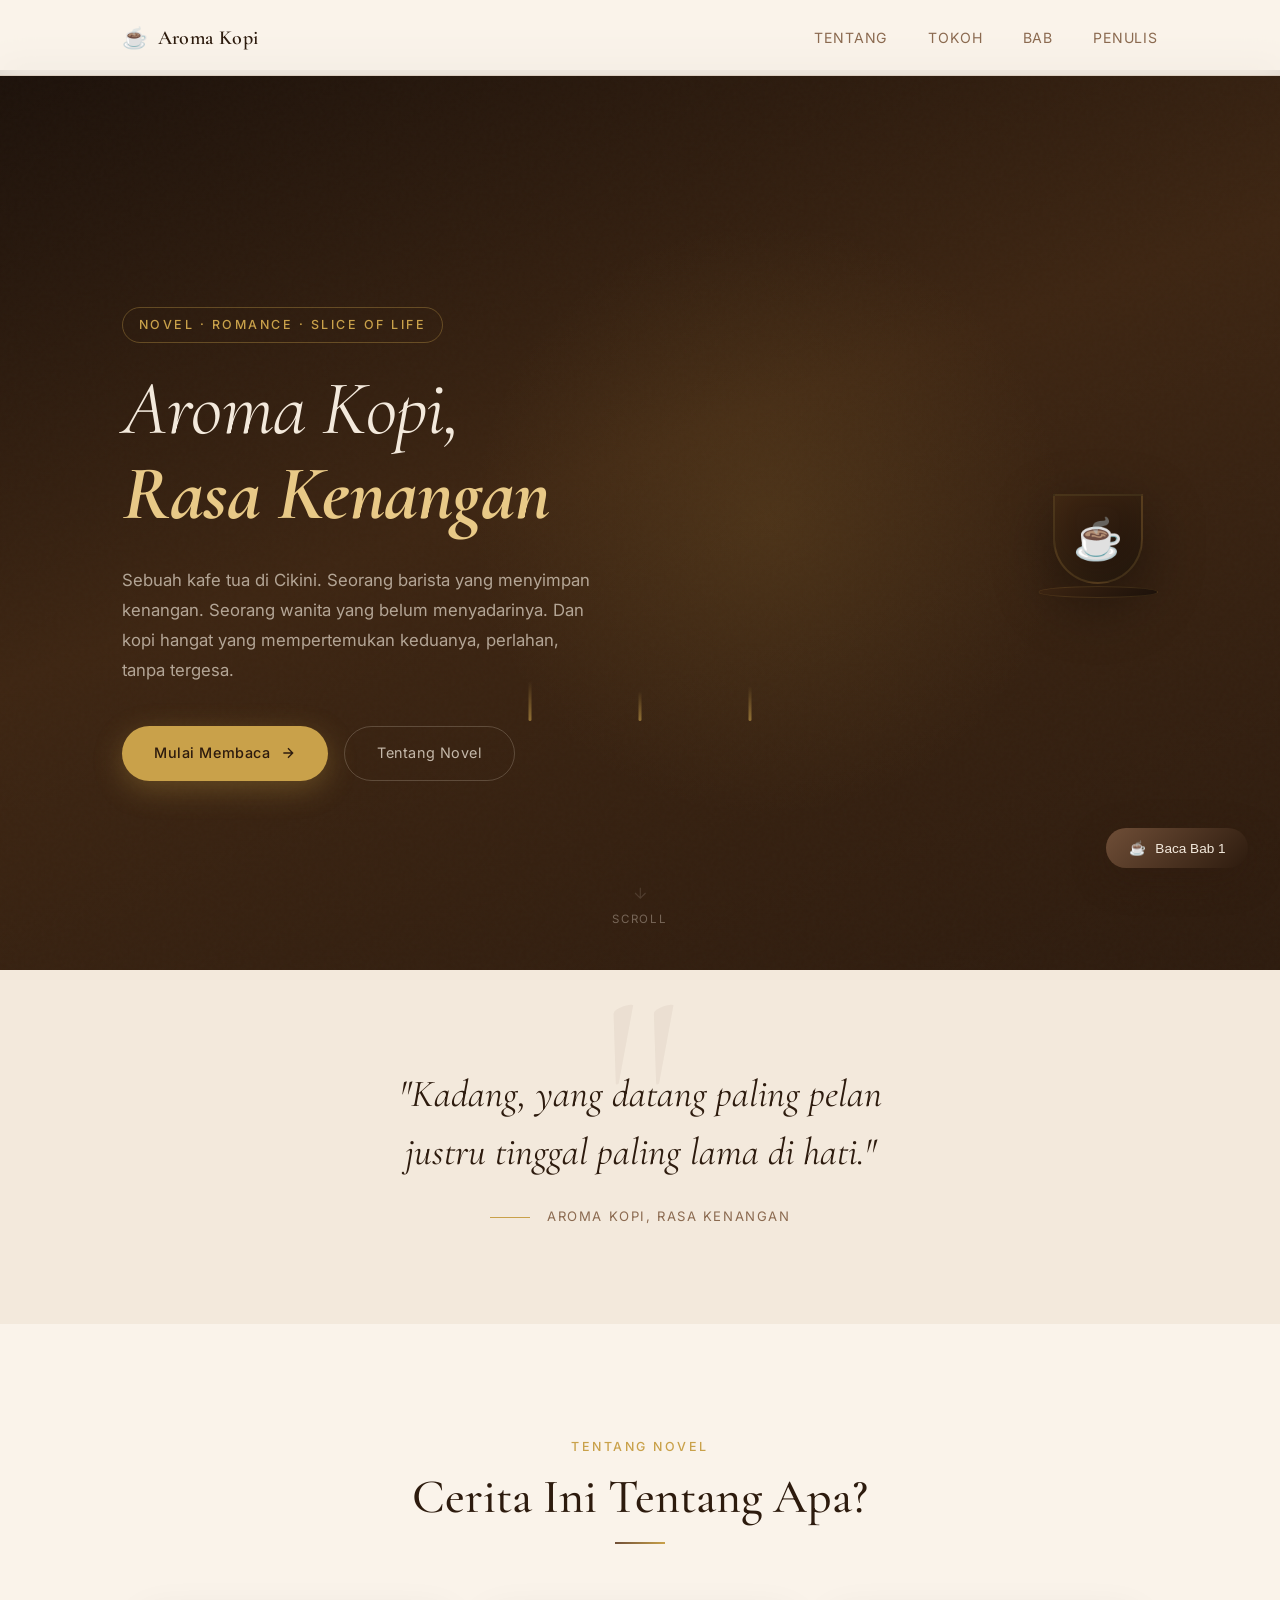
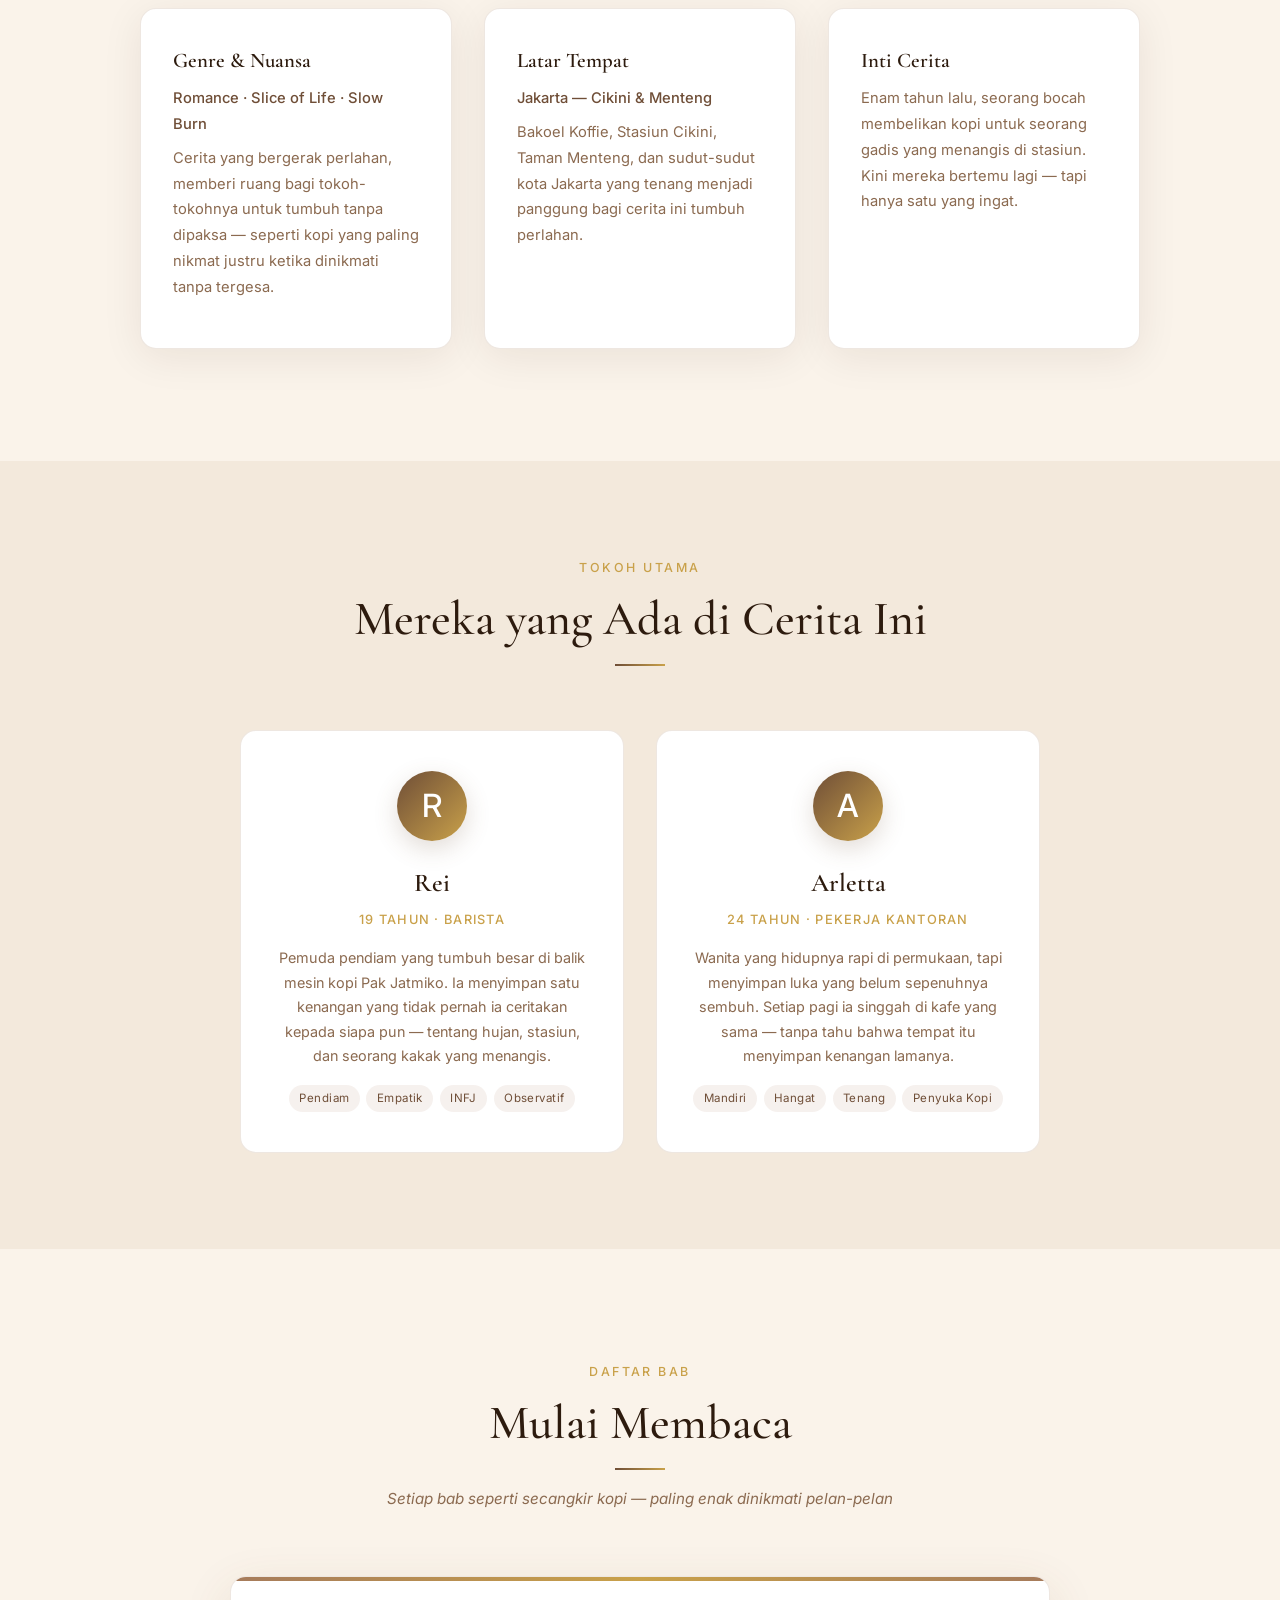
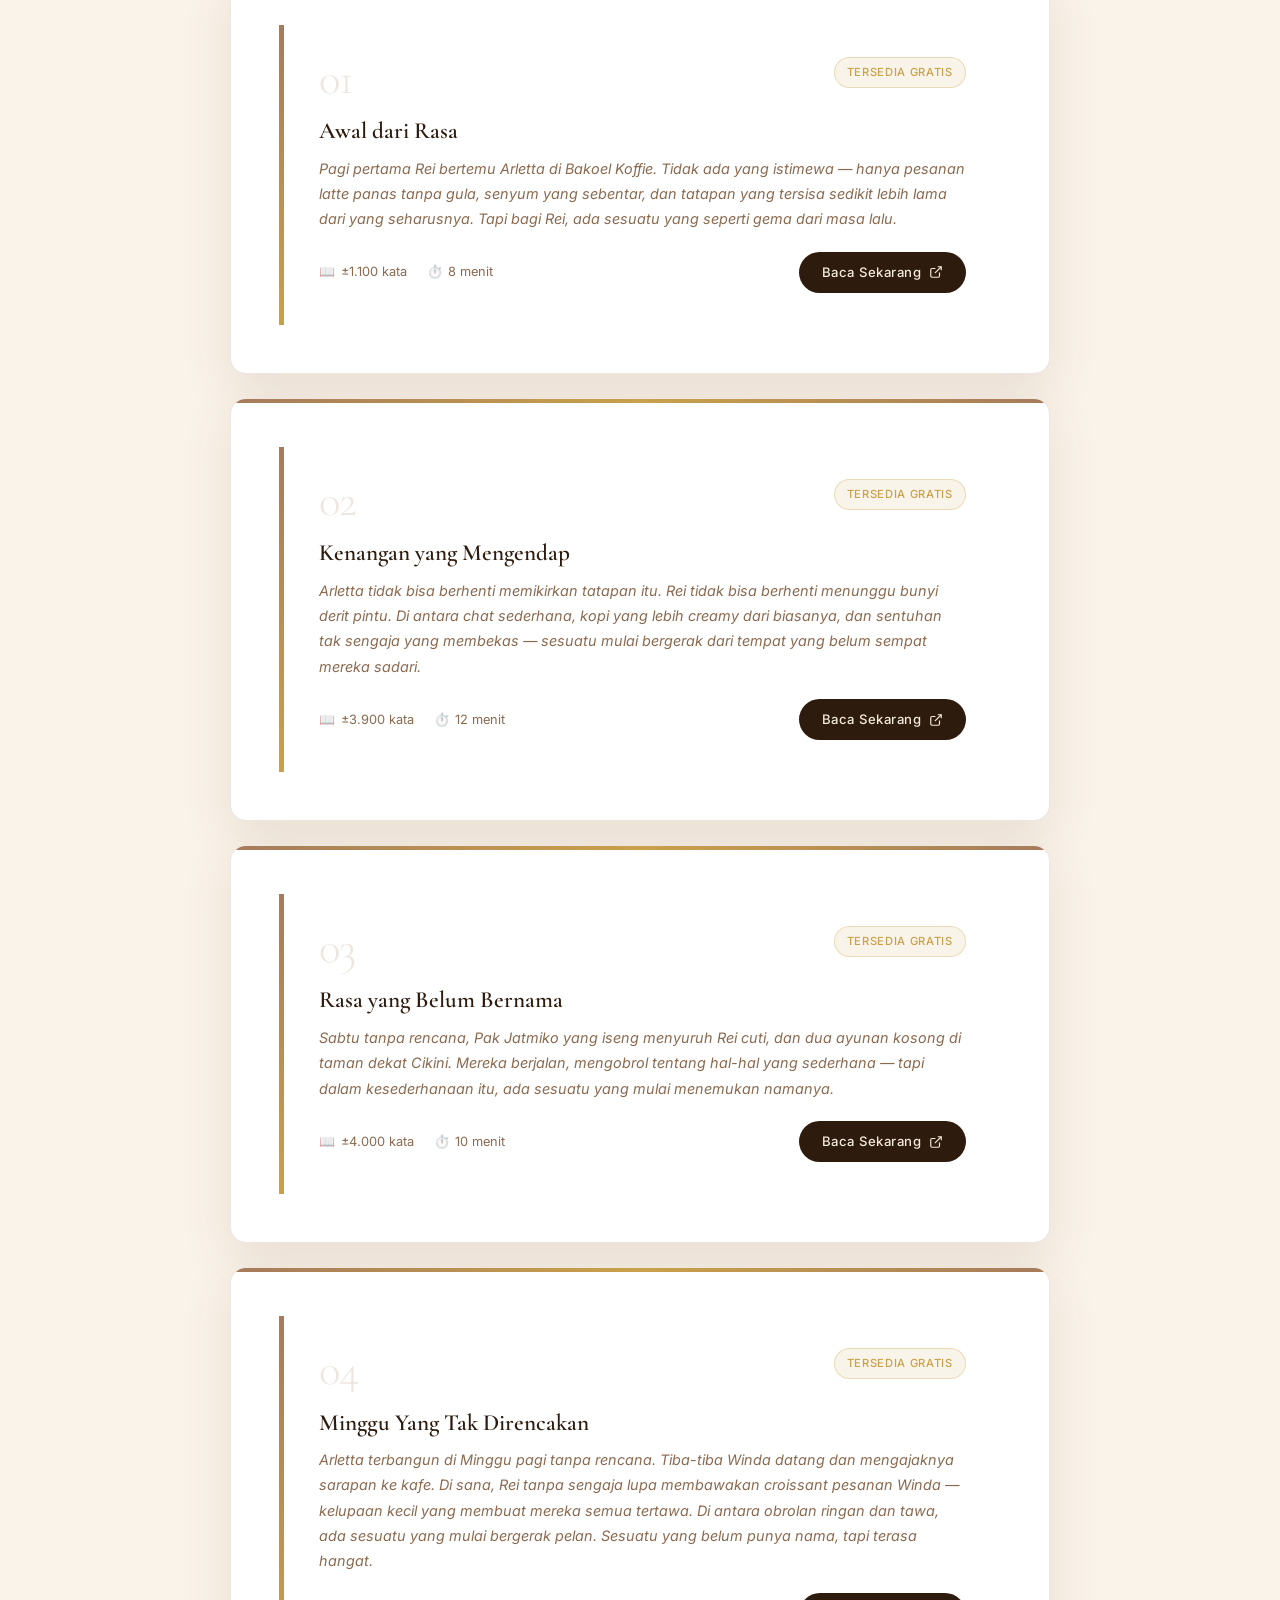
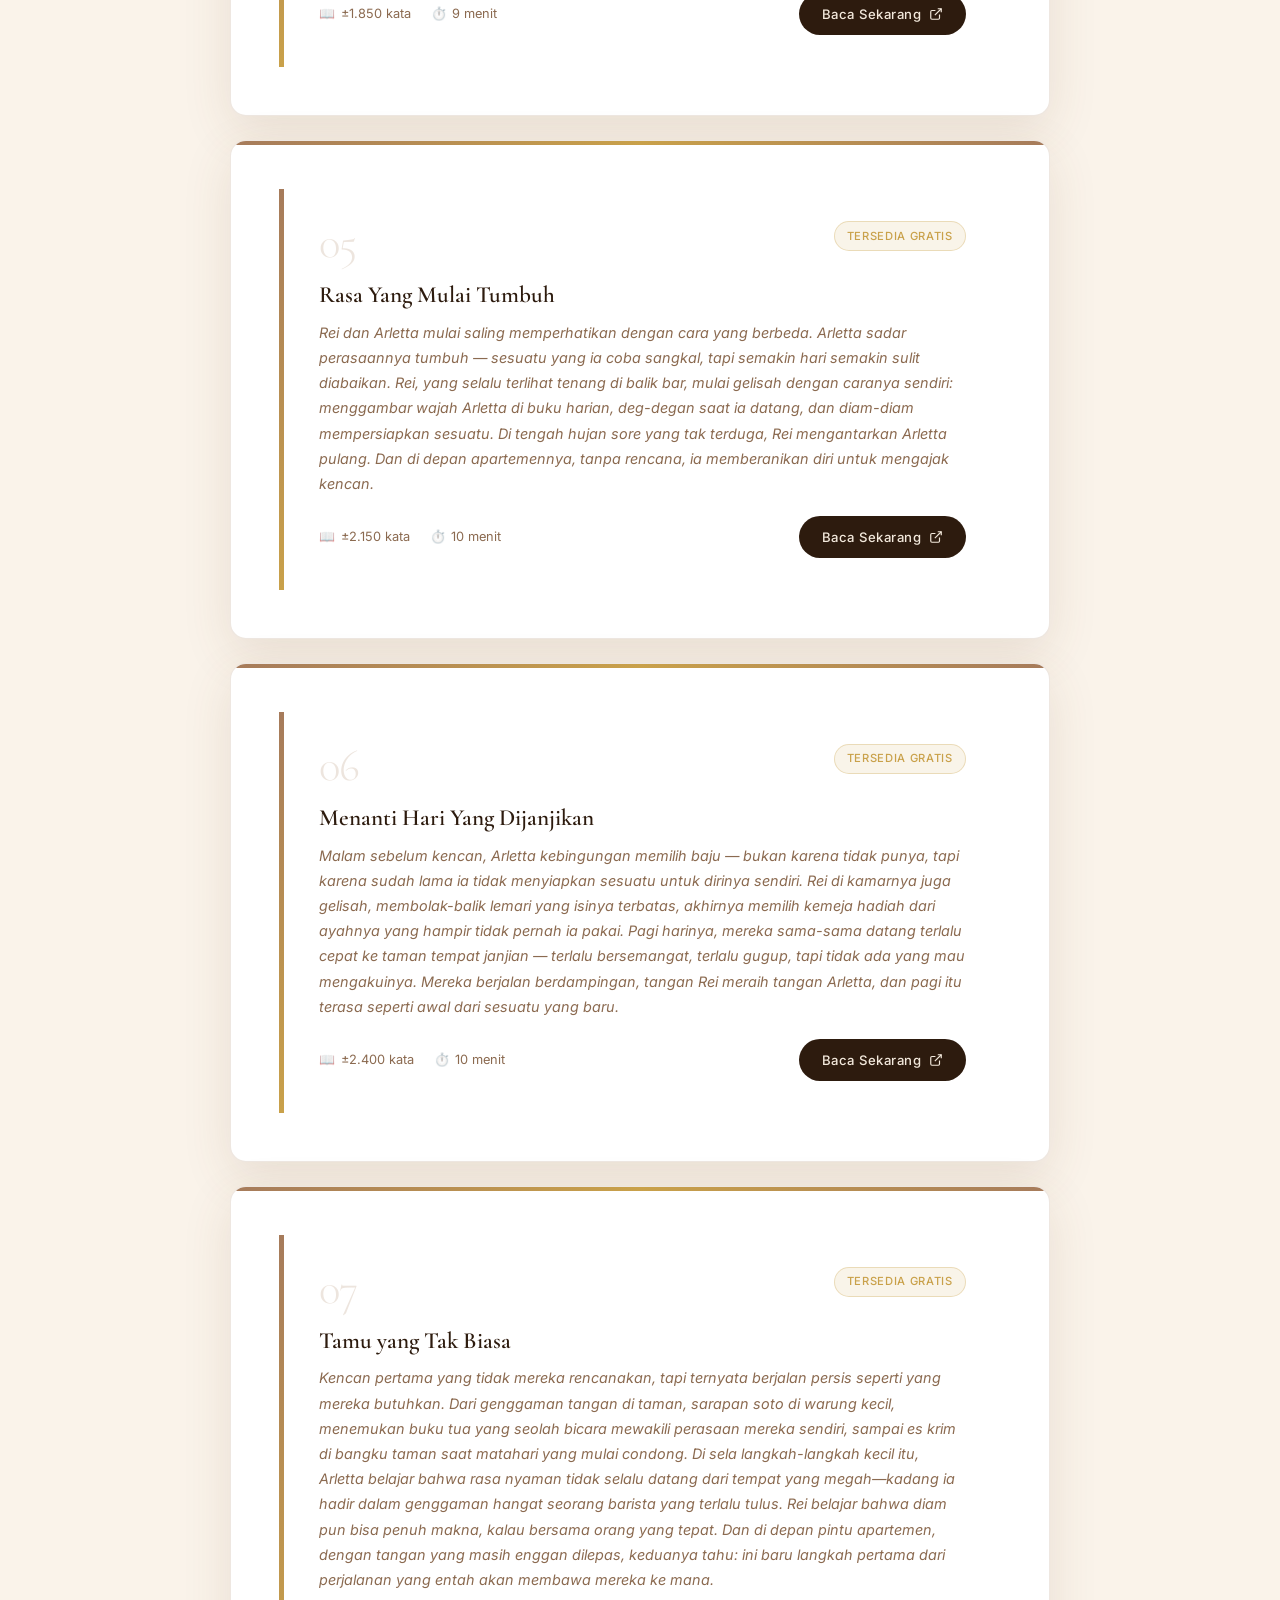
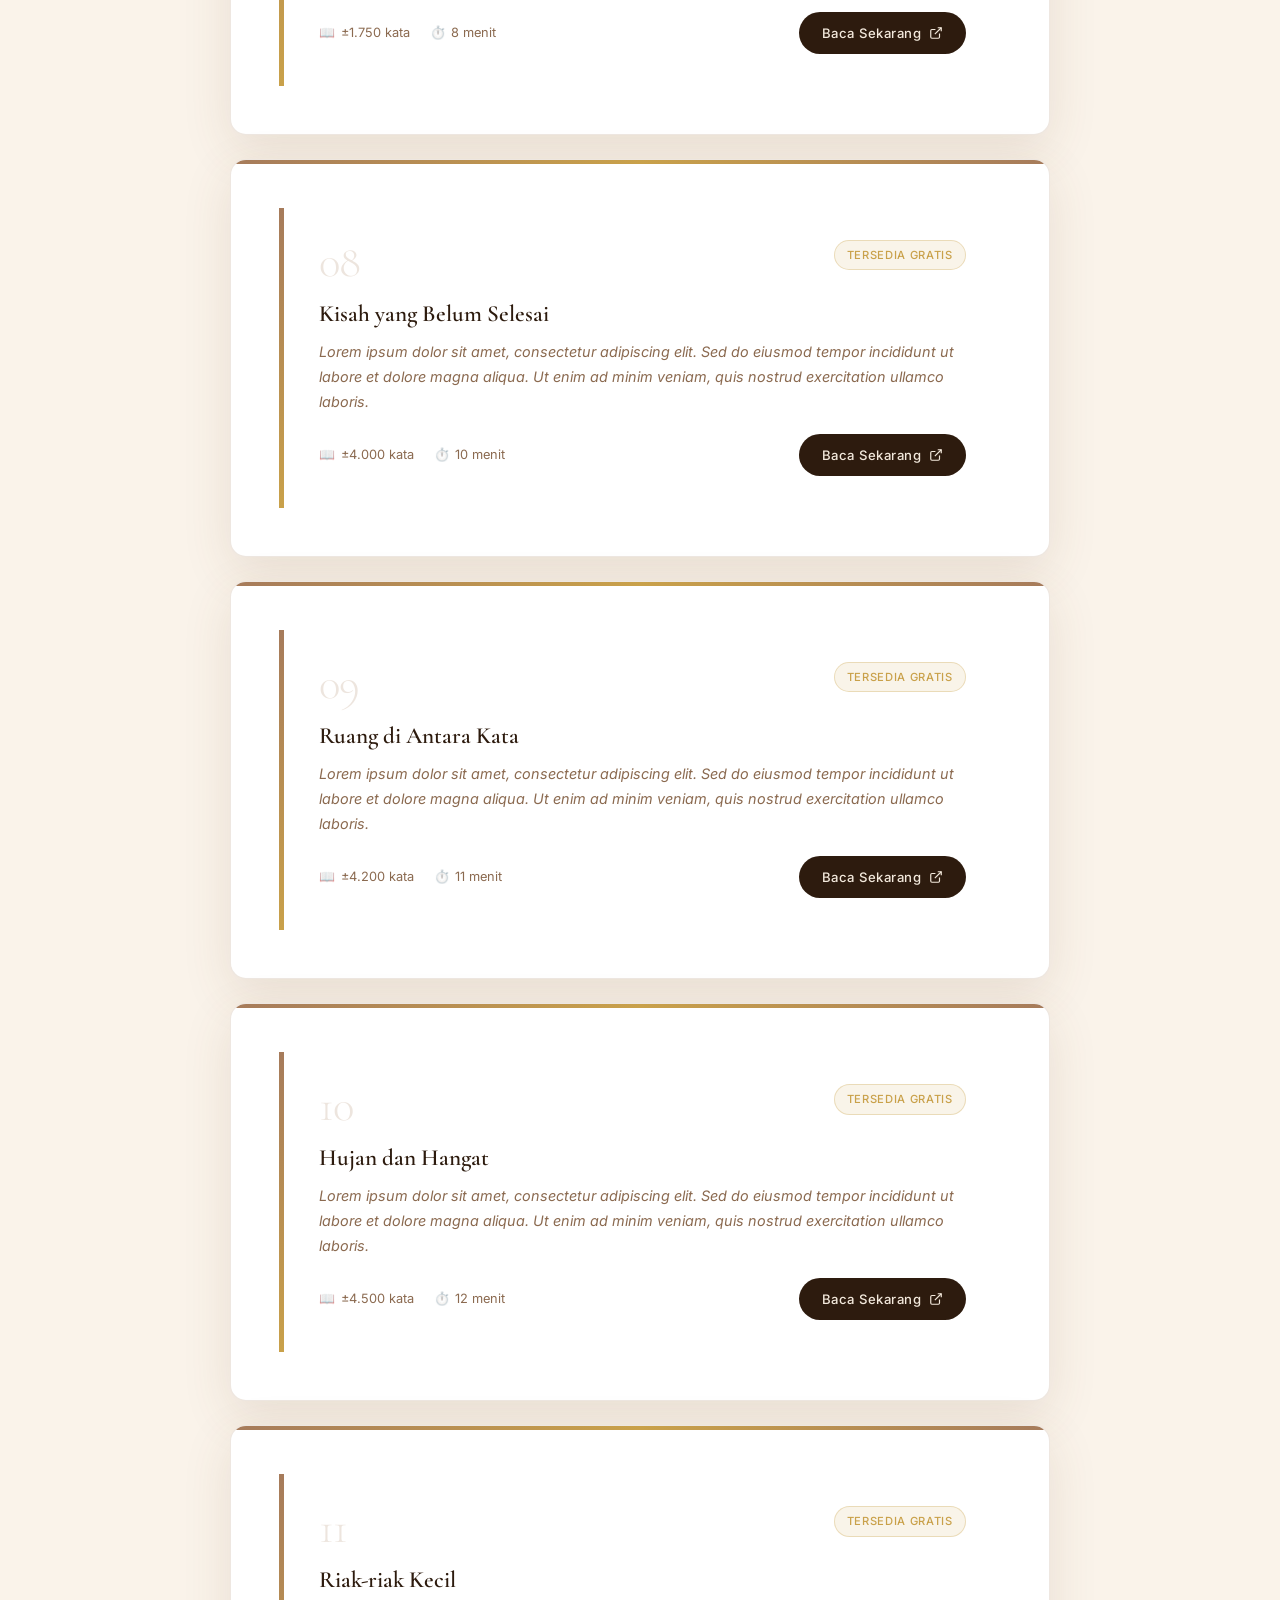
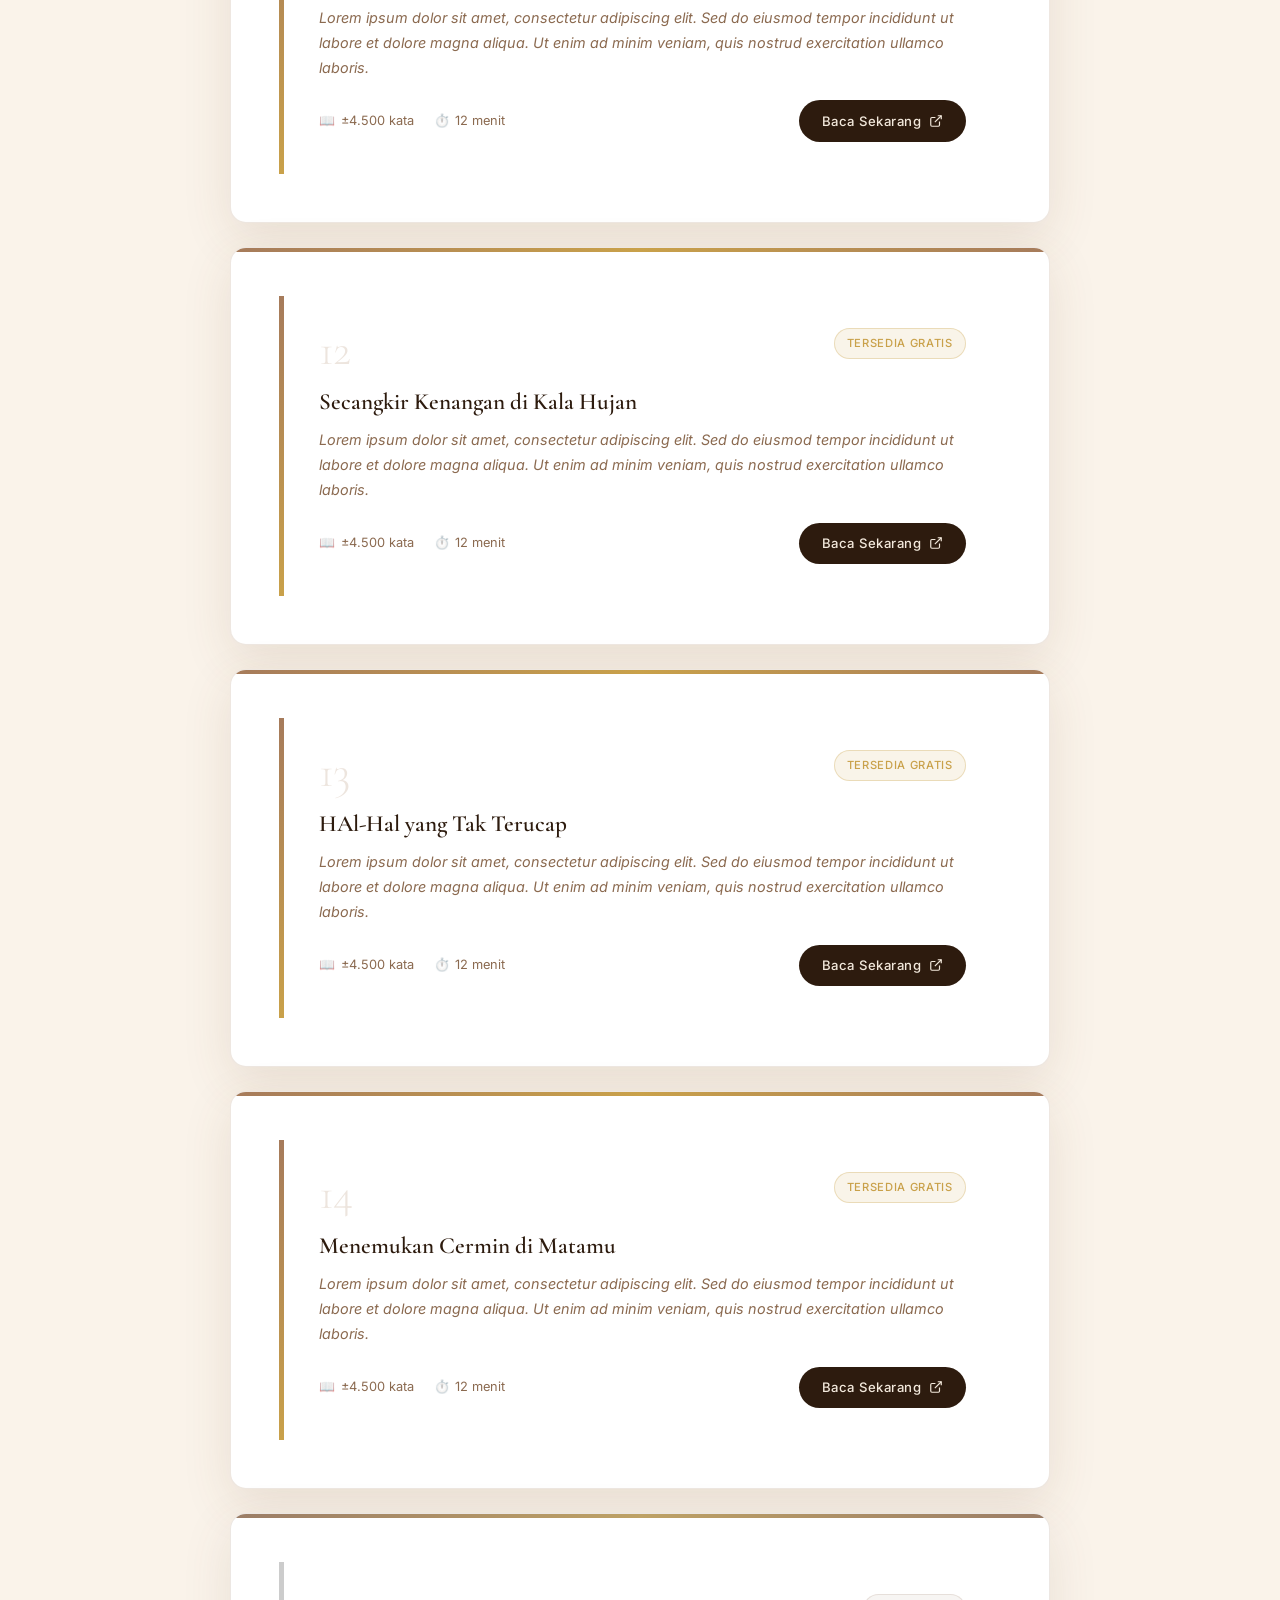
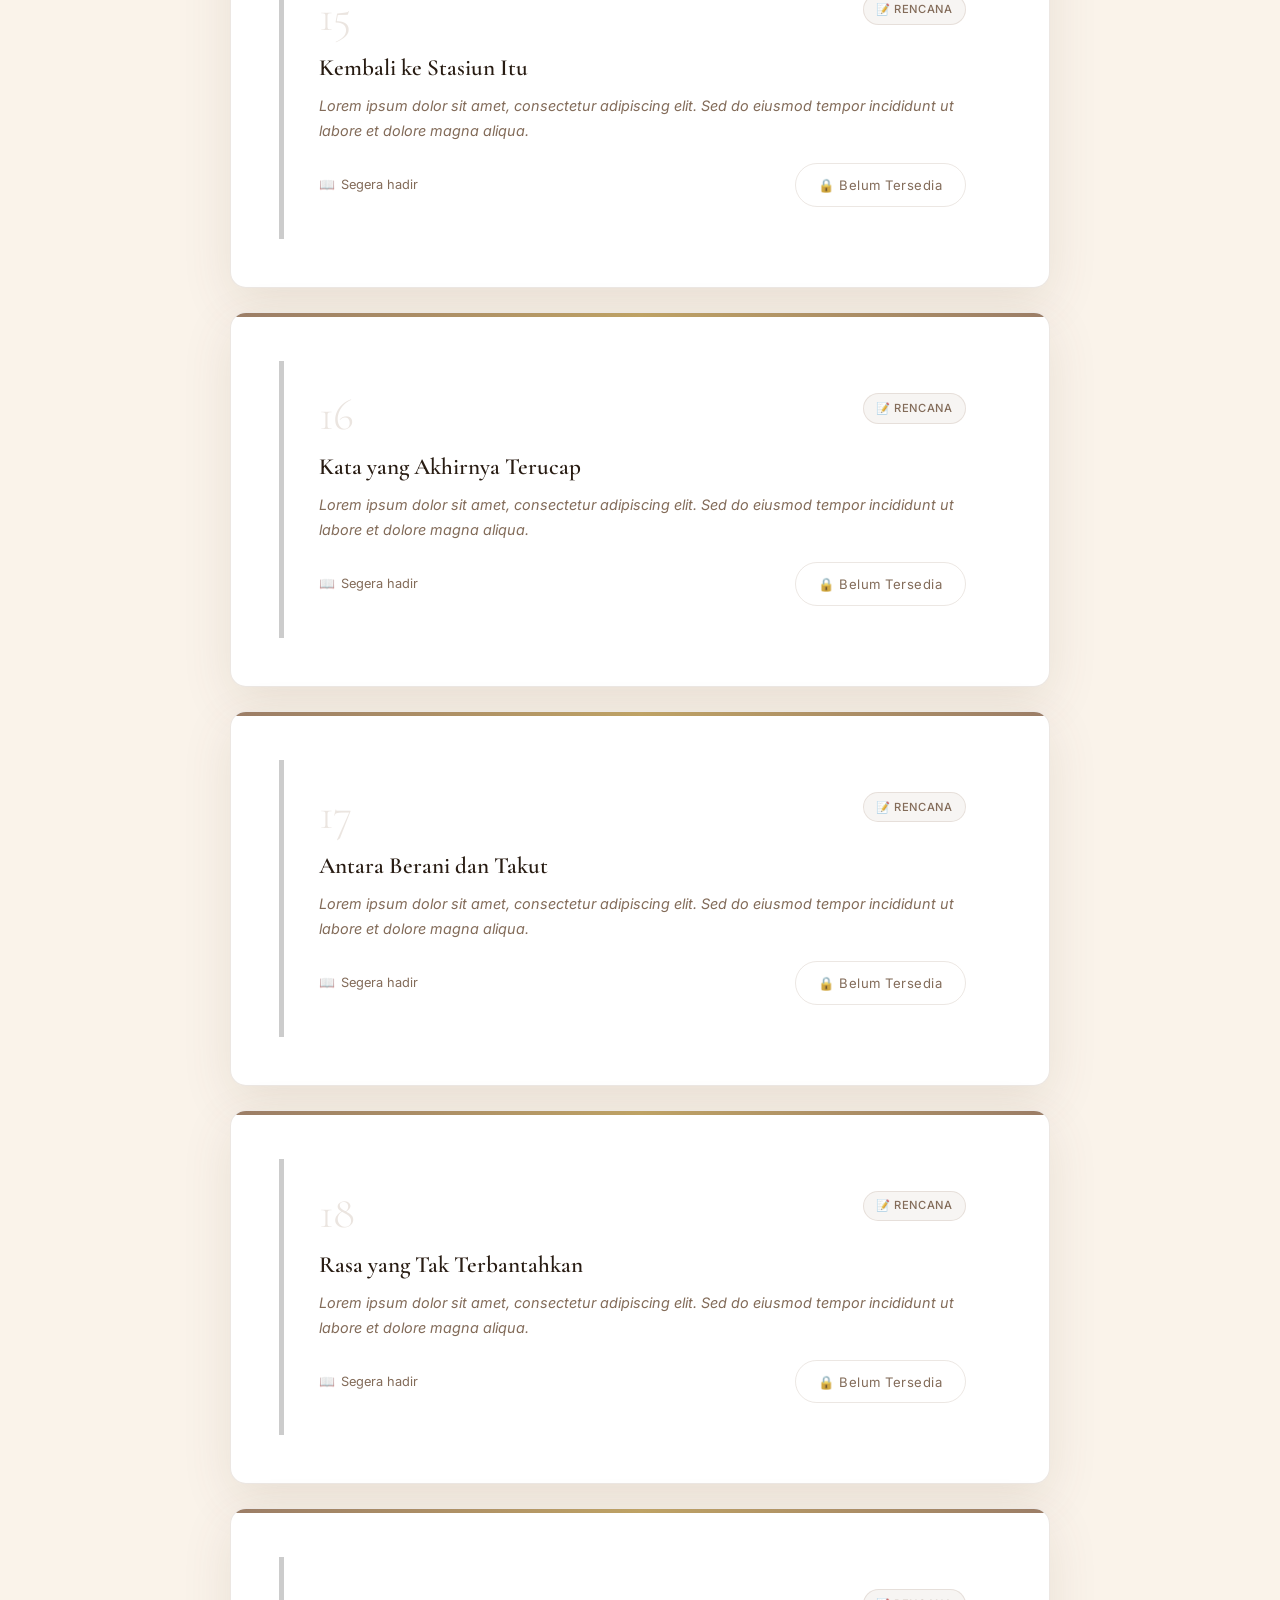
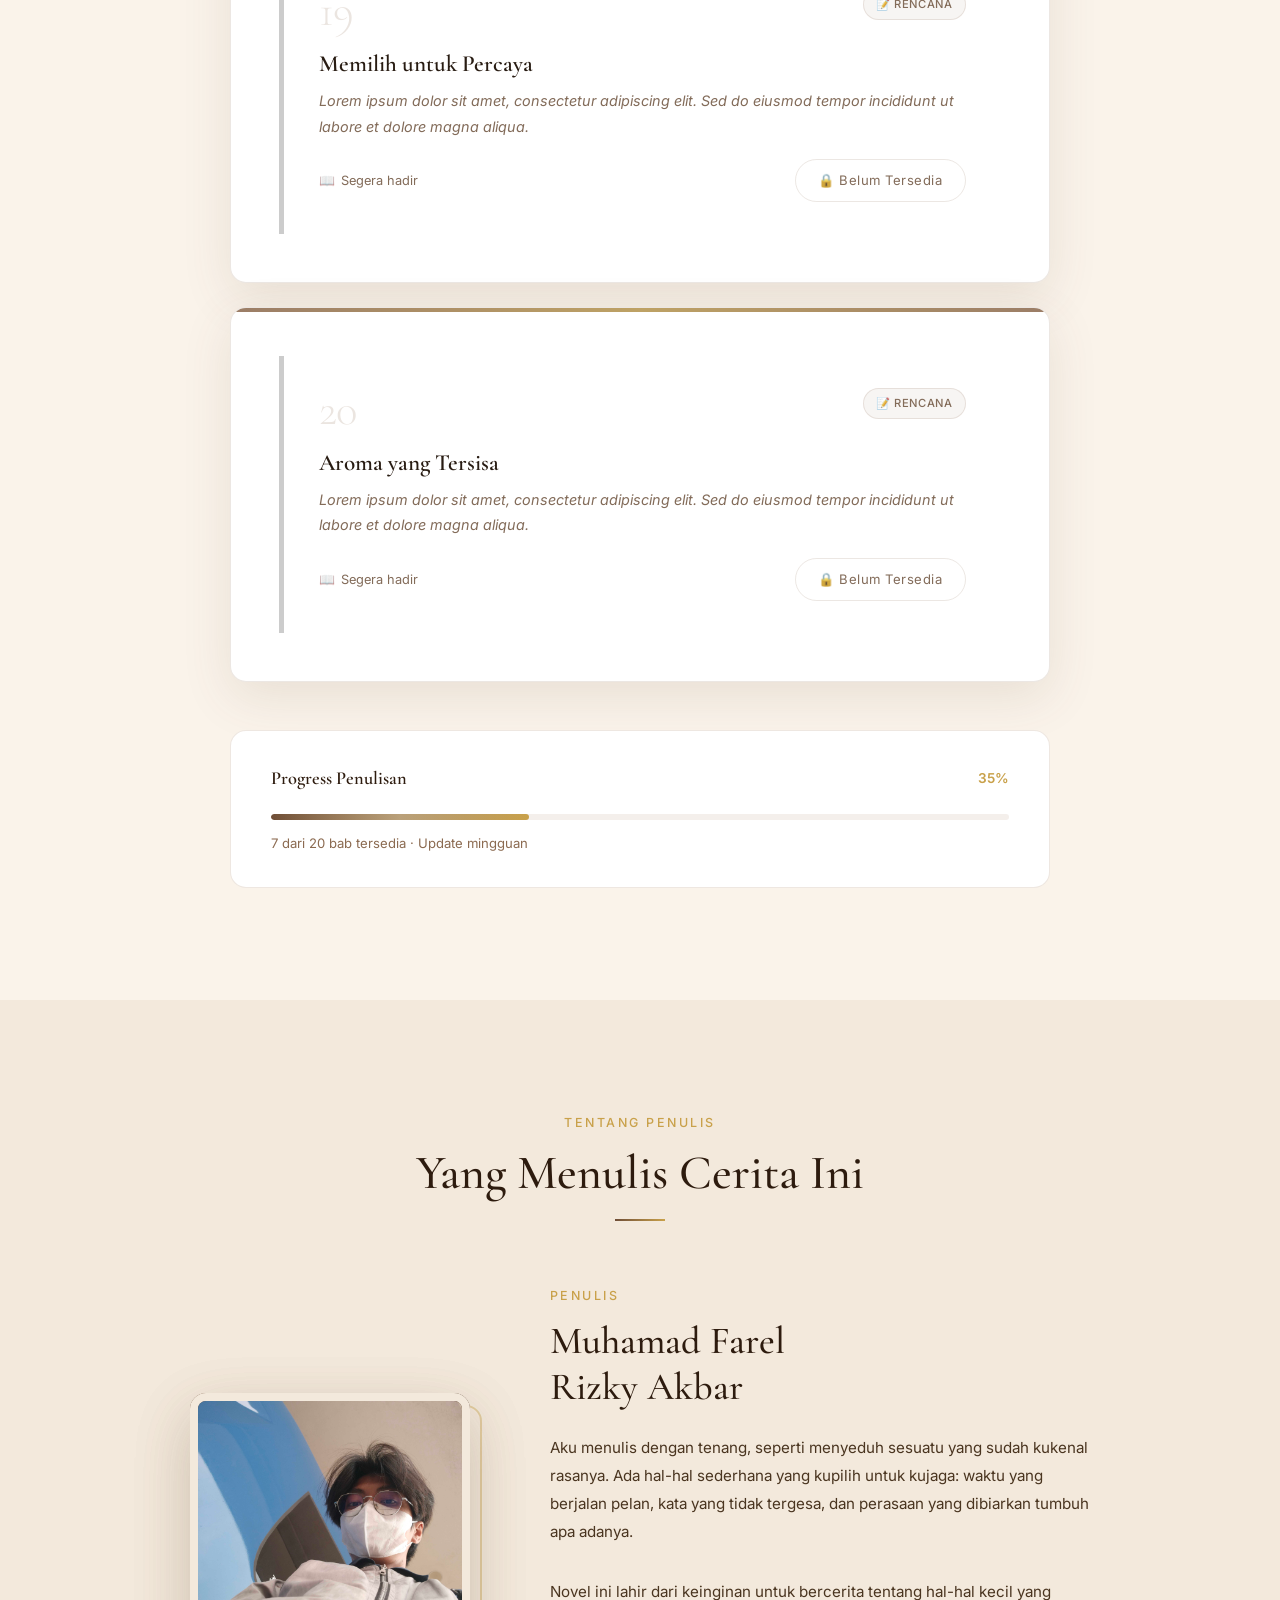
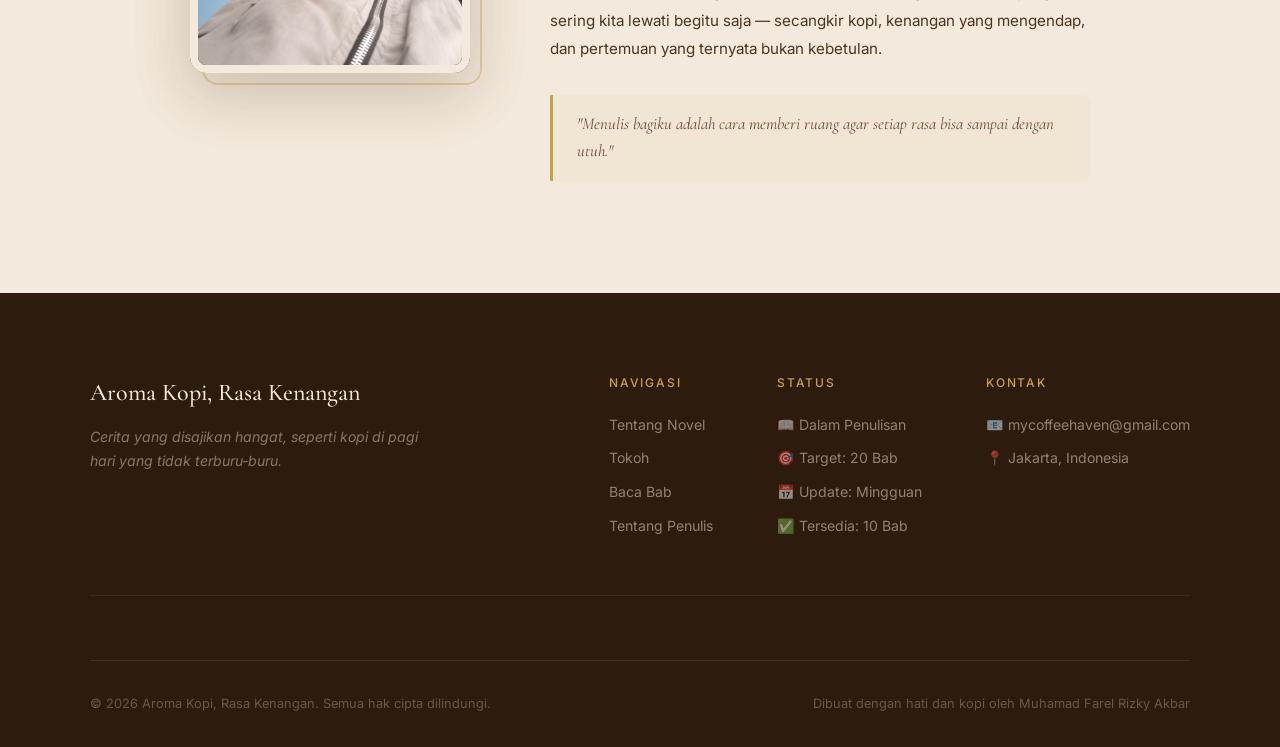
==== commit 6b9bc4de: "Update index.html" ====
--- a/index.html
+++ b/index.html
@@ -1227,7 +1227,7 @@
         <span class="badge badge-free">Tersedia Gratis</span>
       </div>
     </div>
-    <h3 class="chapter-title-text">Pelukan yang Tak Terucap</h3>
+    <h3 class="chapter-title-text">HAl-Hal yang Tak Terucap</h3>
     <p class="chapter-excerpt-text">
       Lorem ipsum dolor sit amet, consectetur adipiscing elit. Sed do eiusmod tempor incididunt ut labore et dolore magna aliqua. Ut enim ad minim veniam, quis nostrud exercitation ullamco laboris.
     </p>
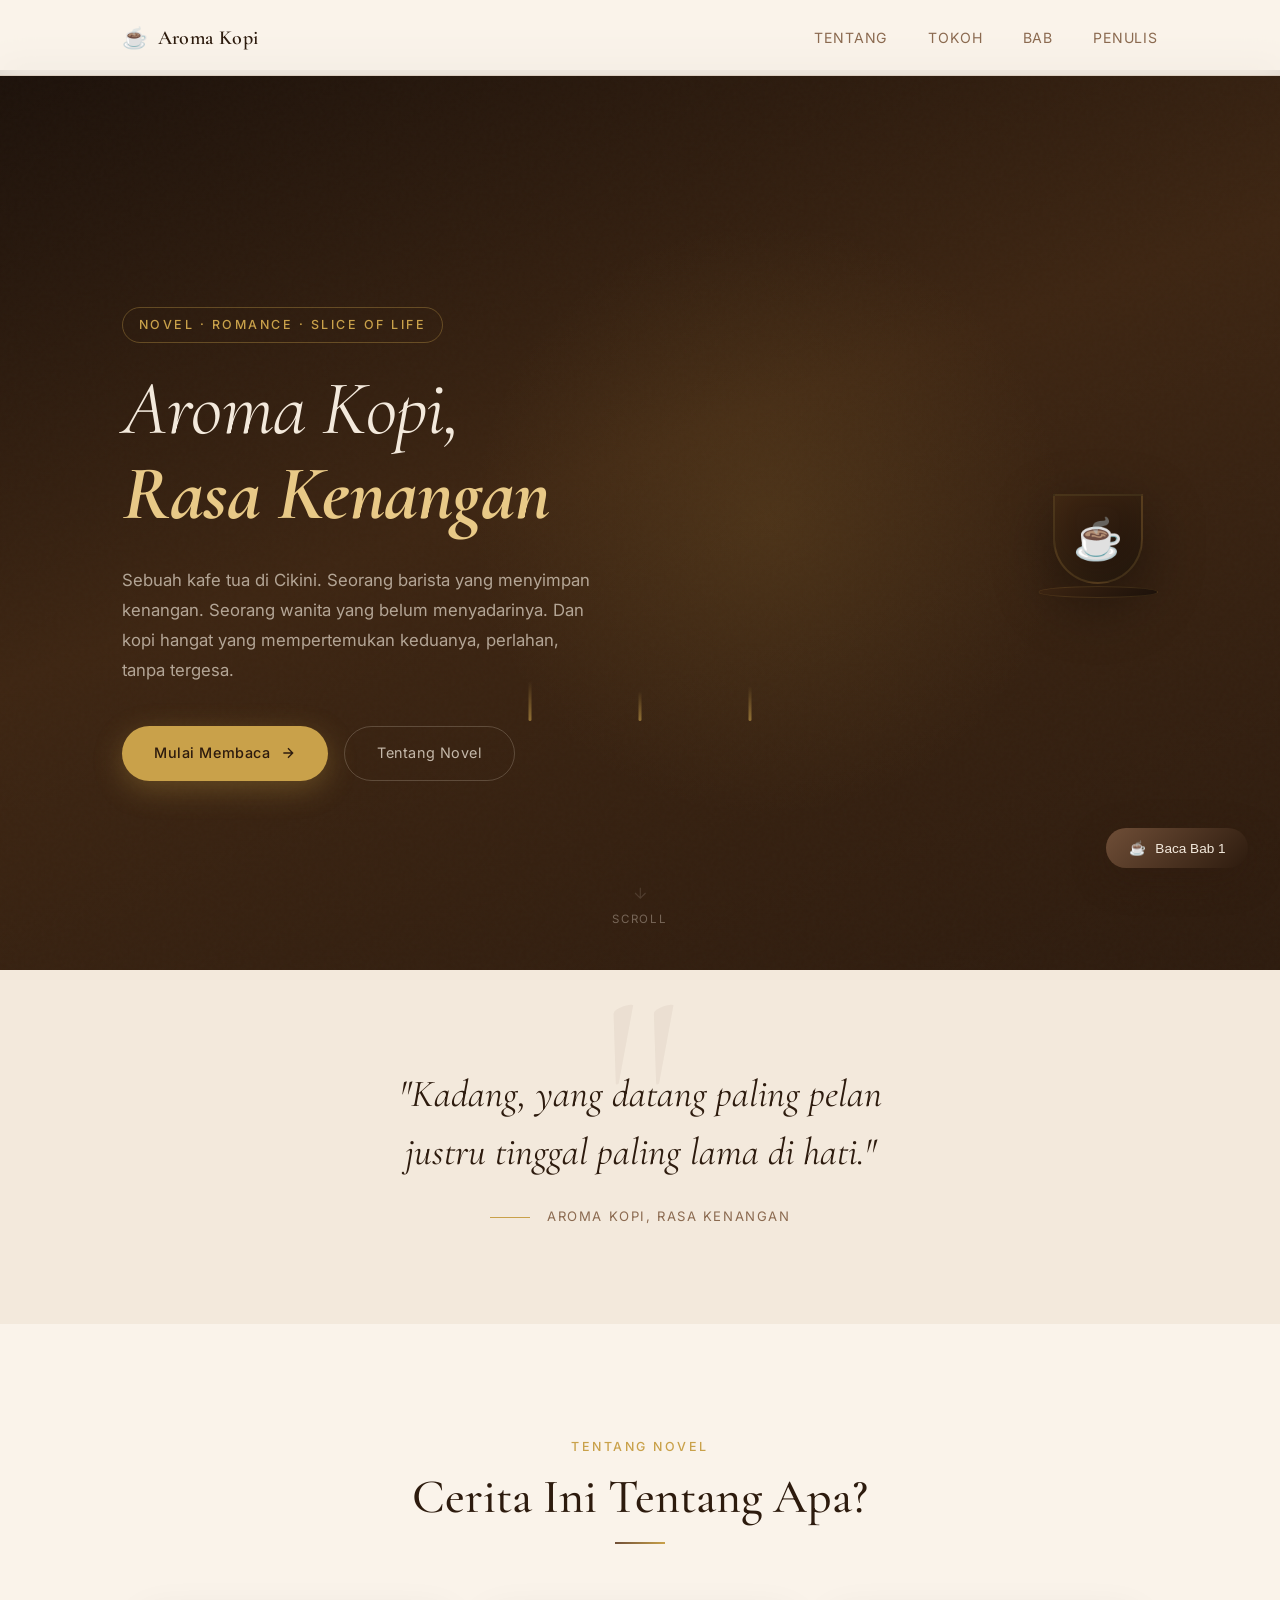
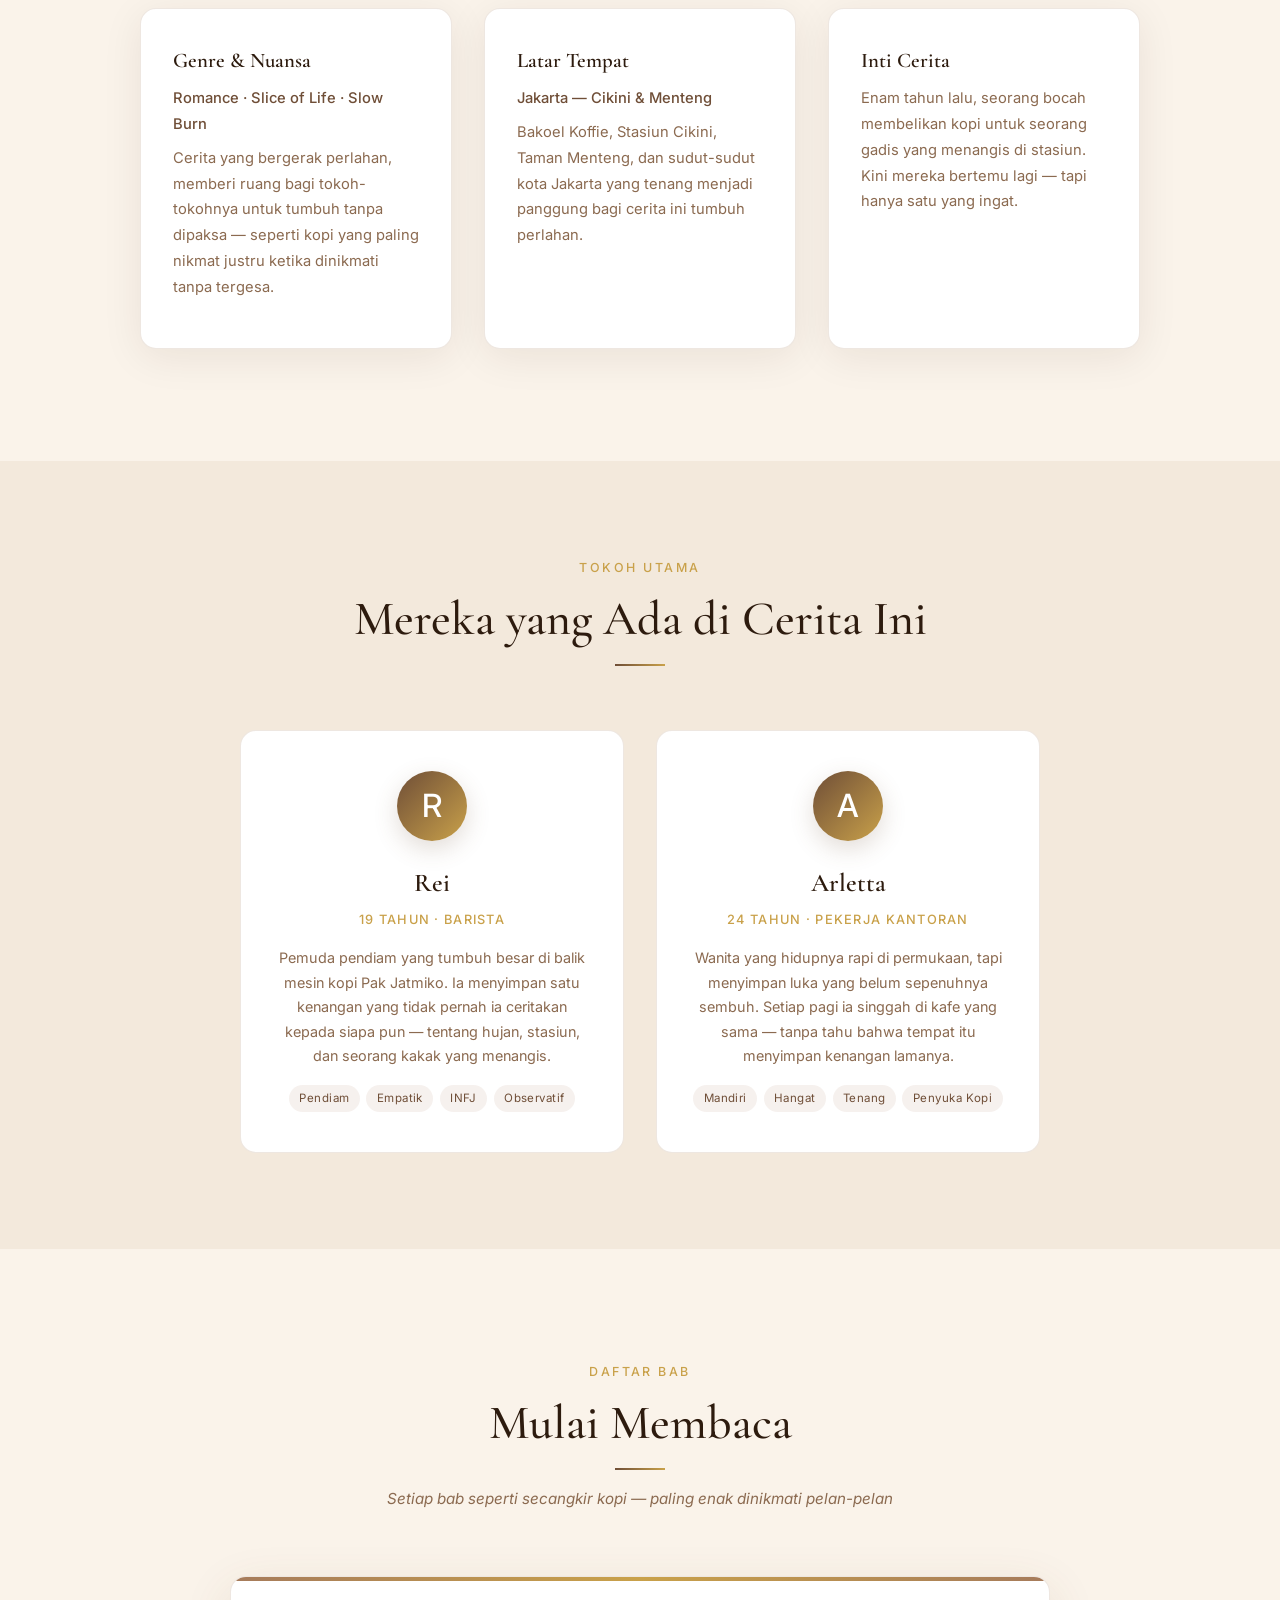
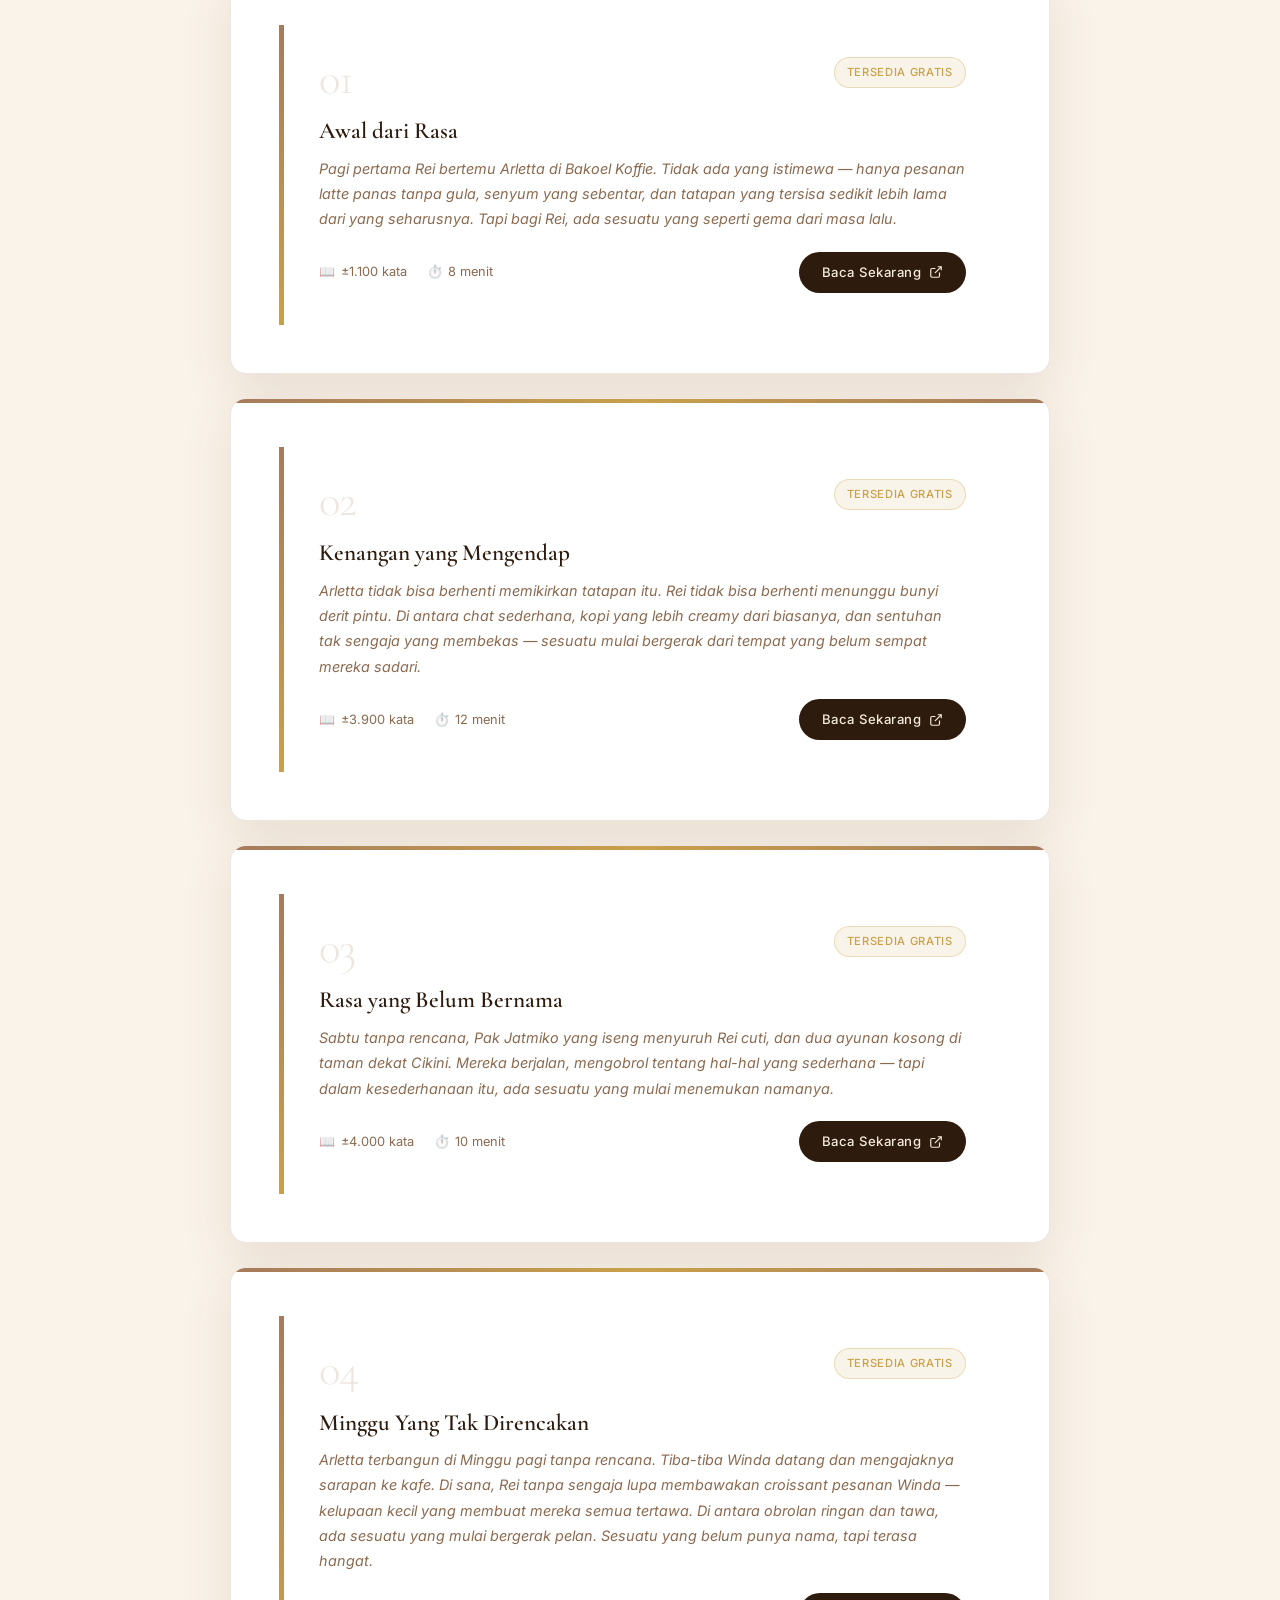
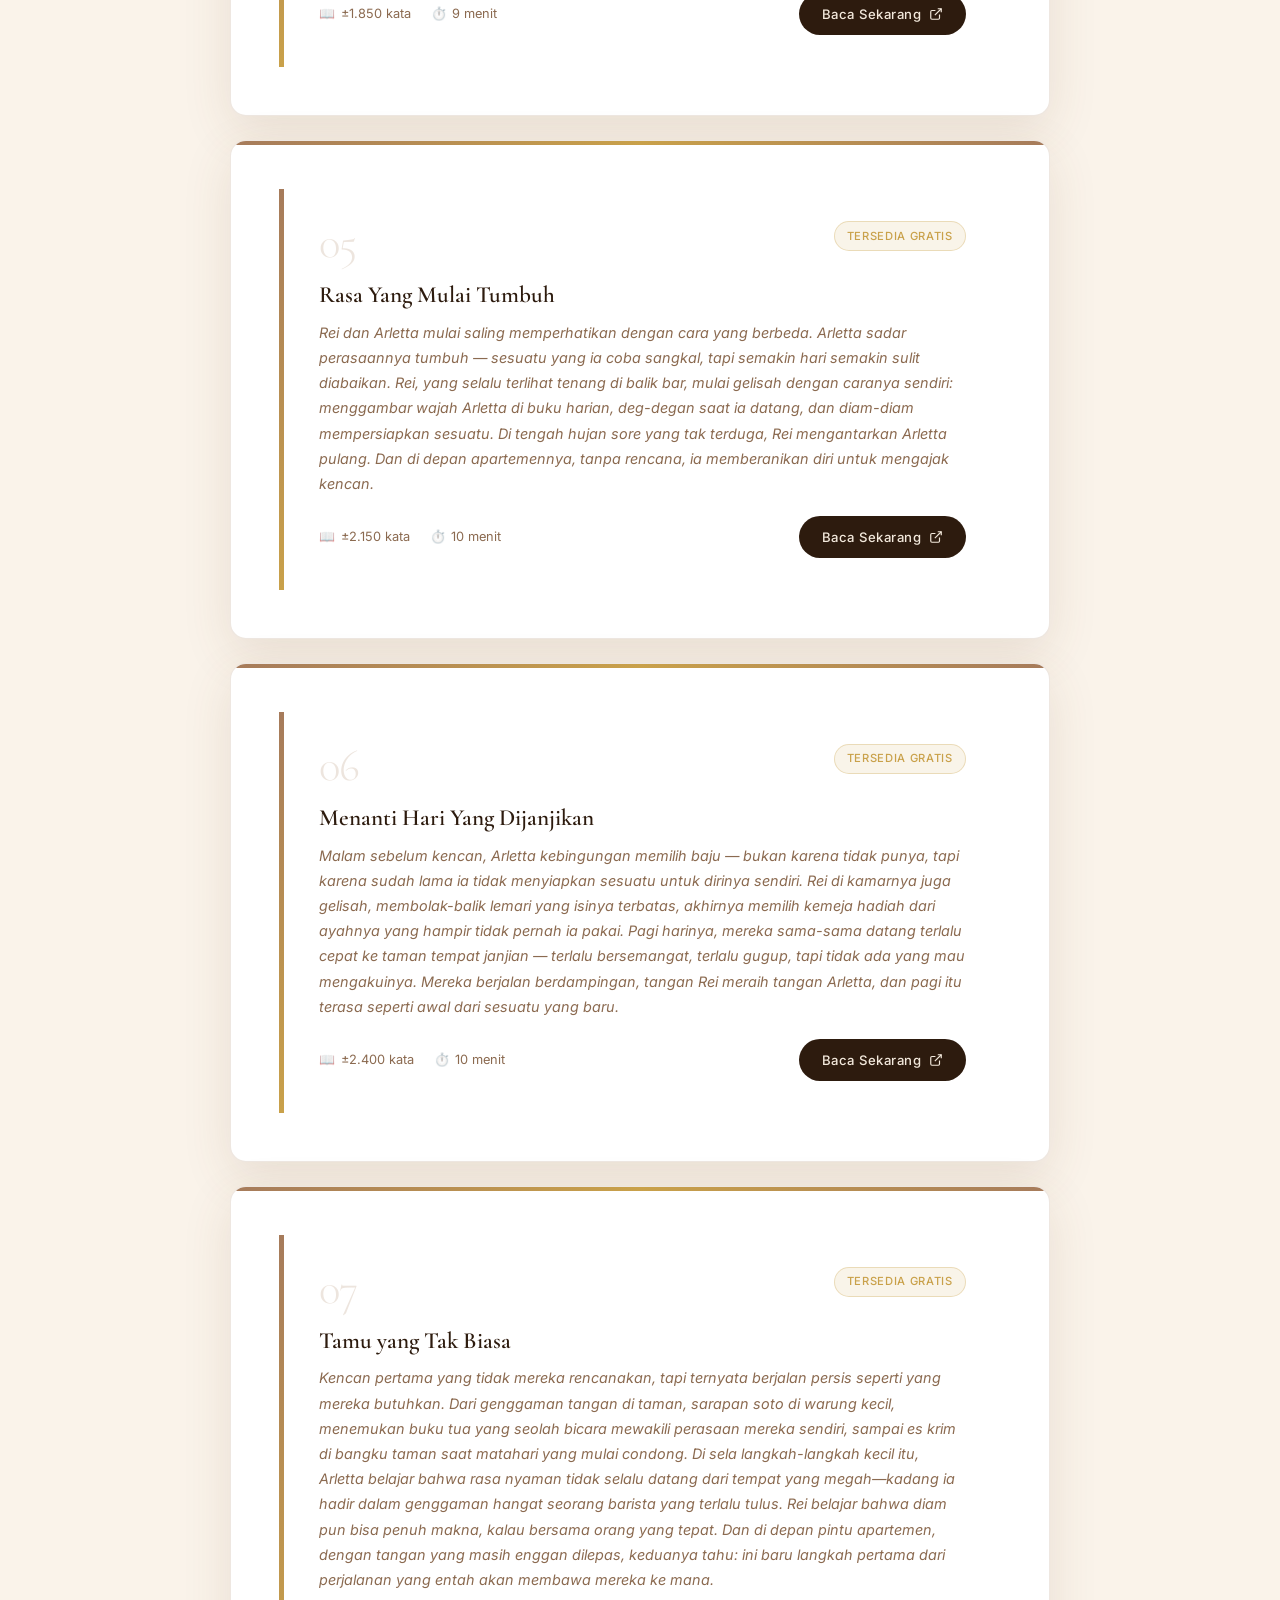
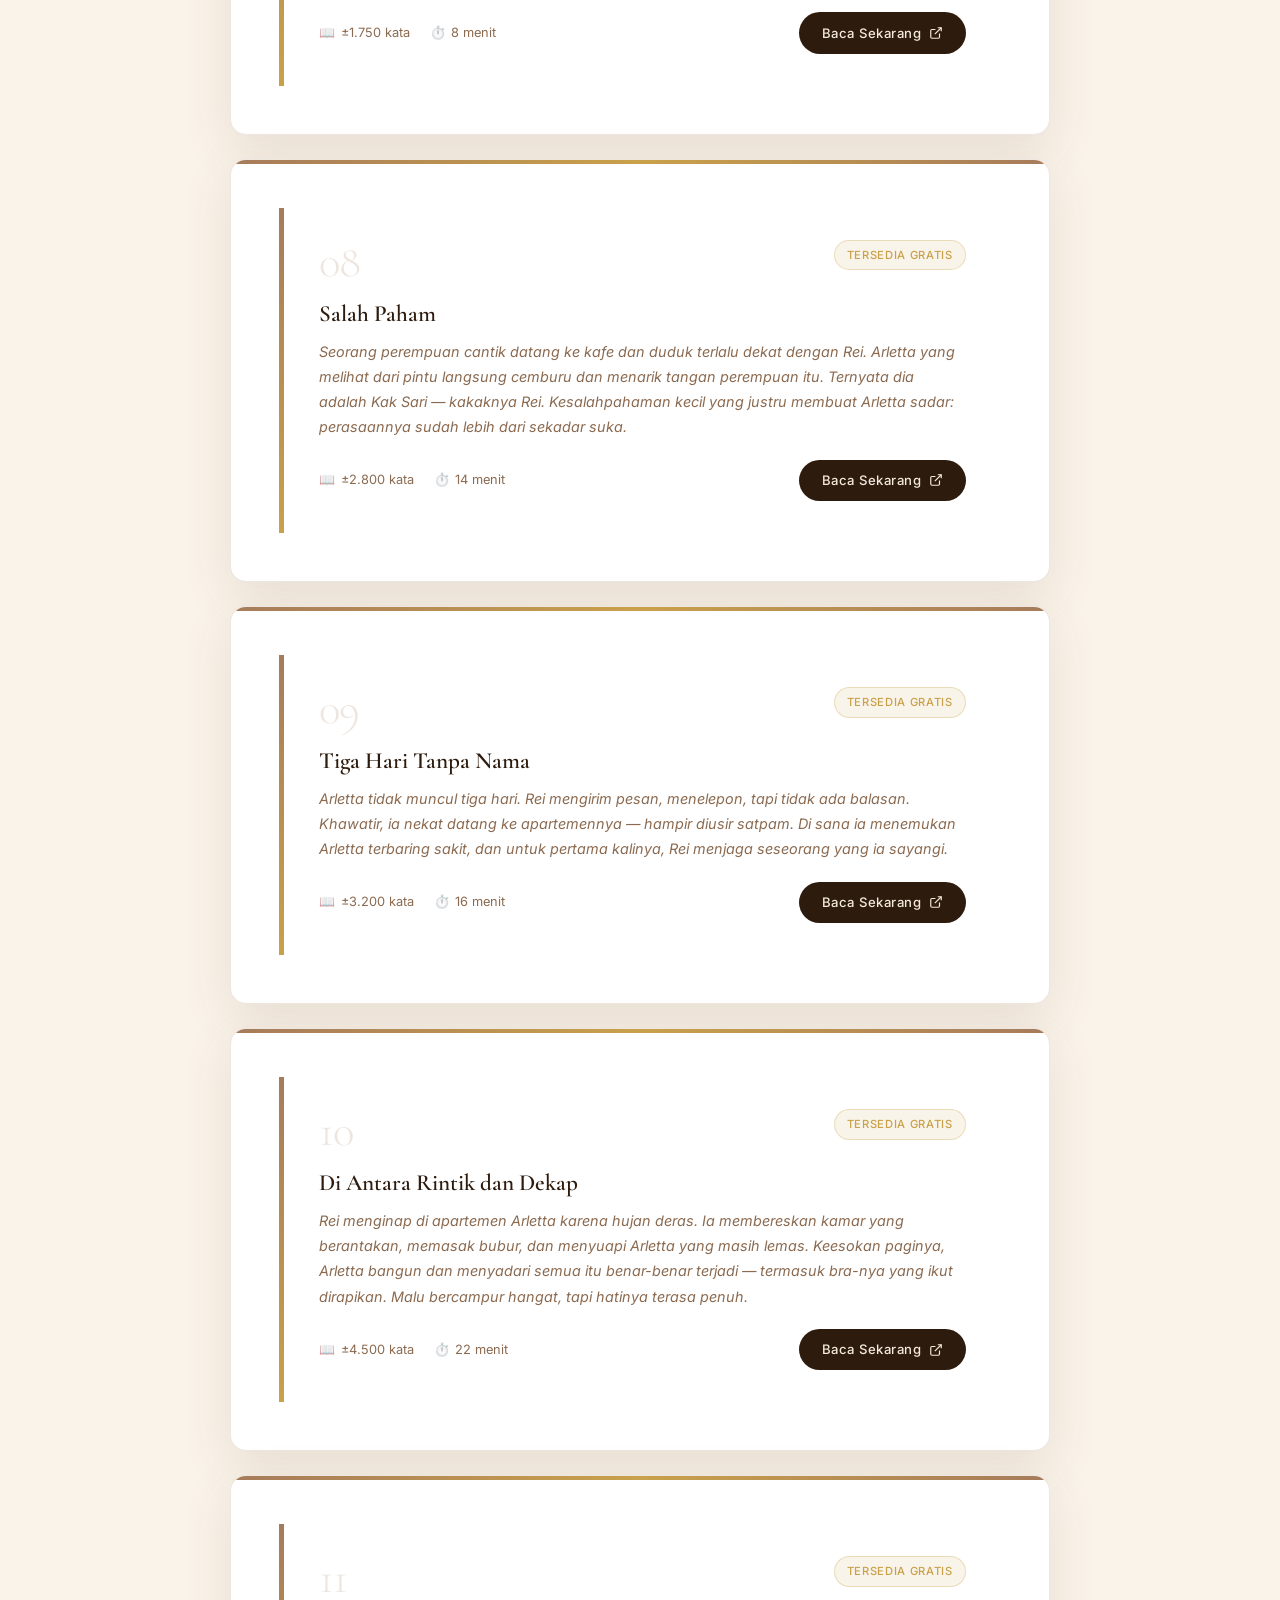
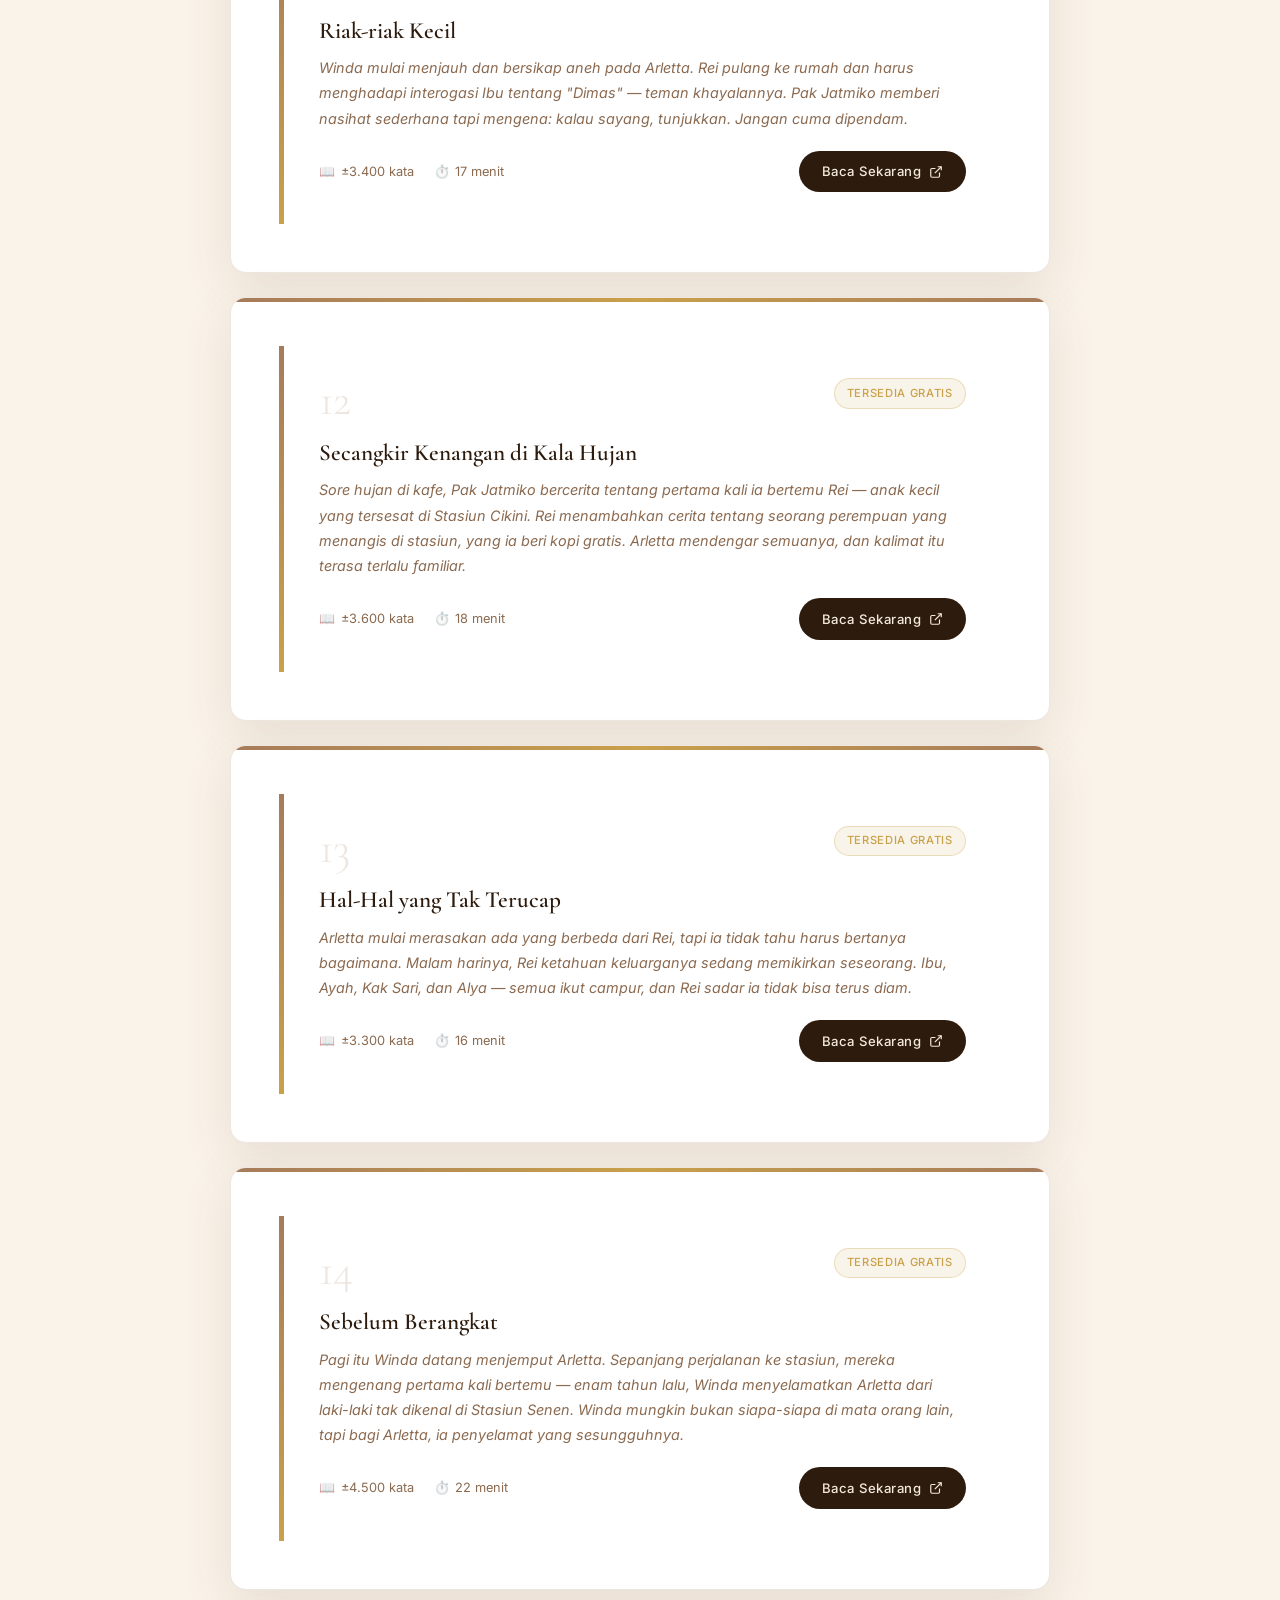
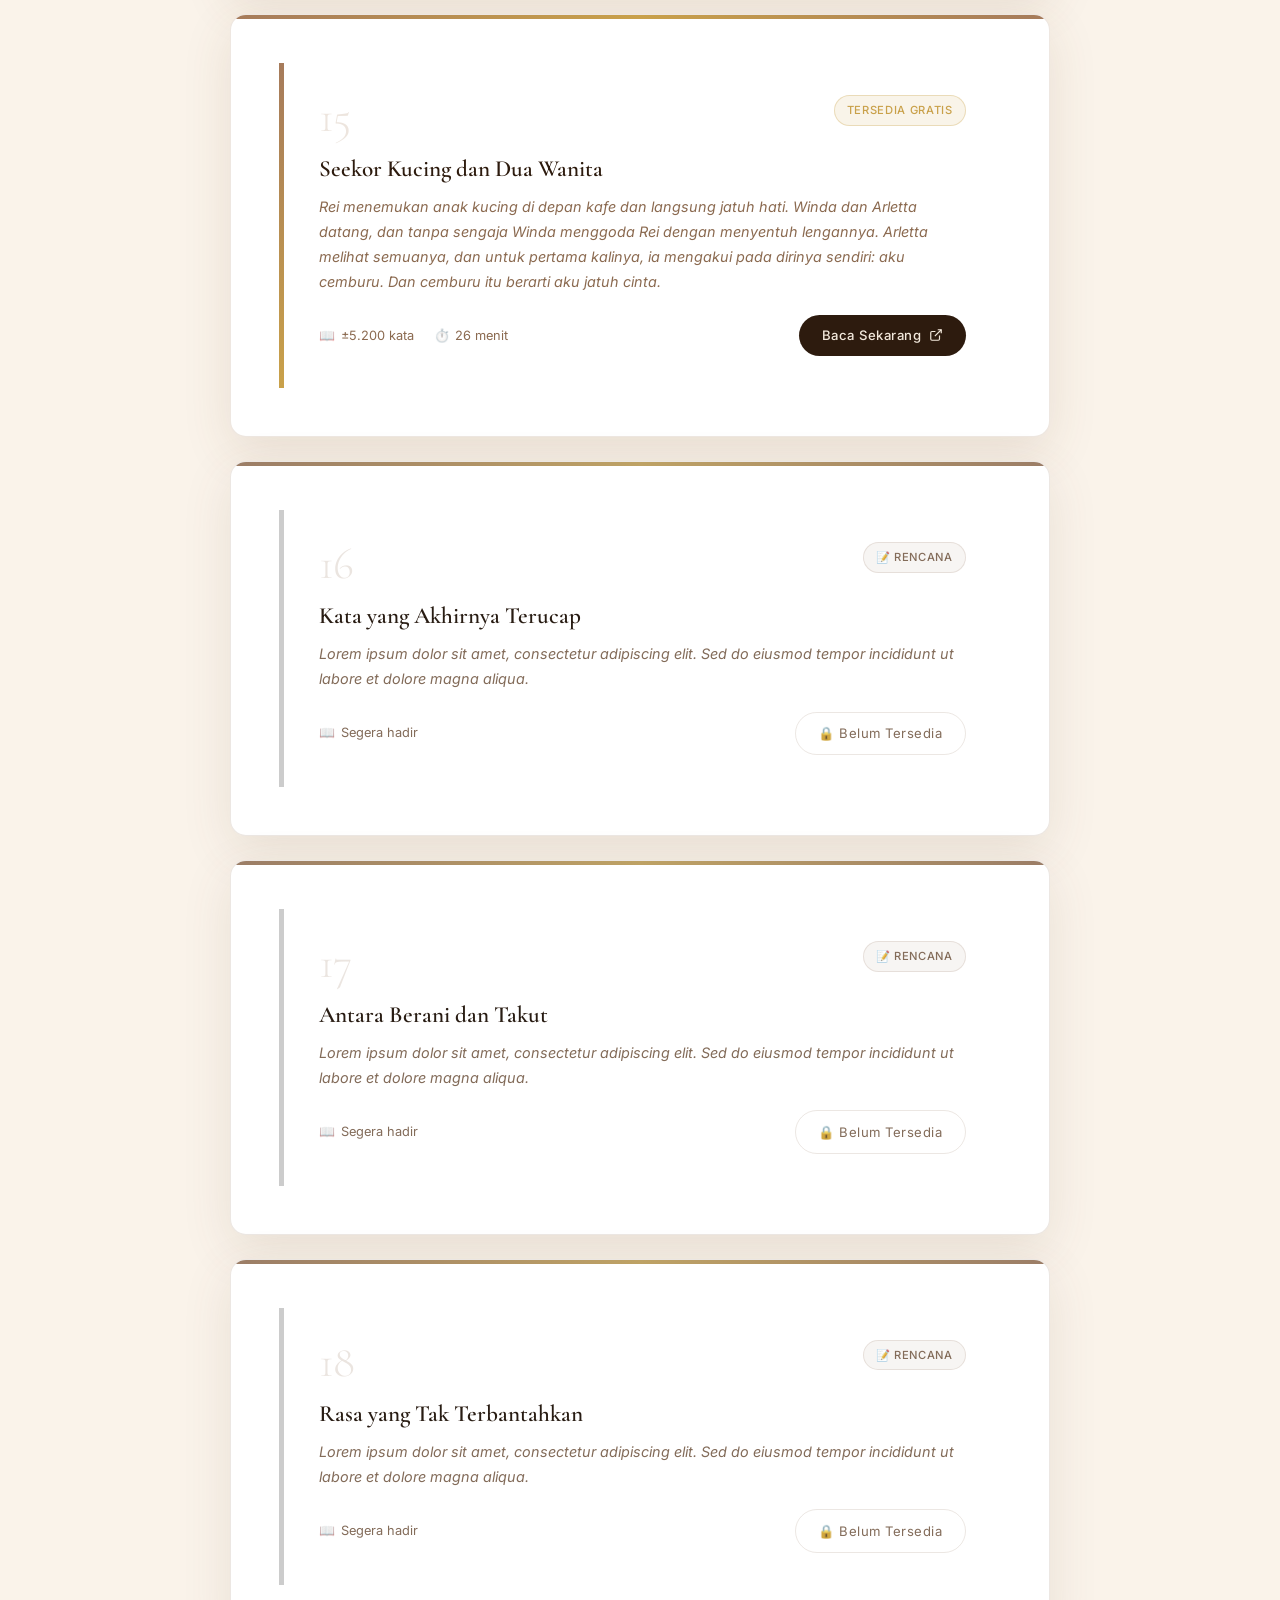
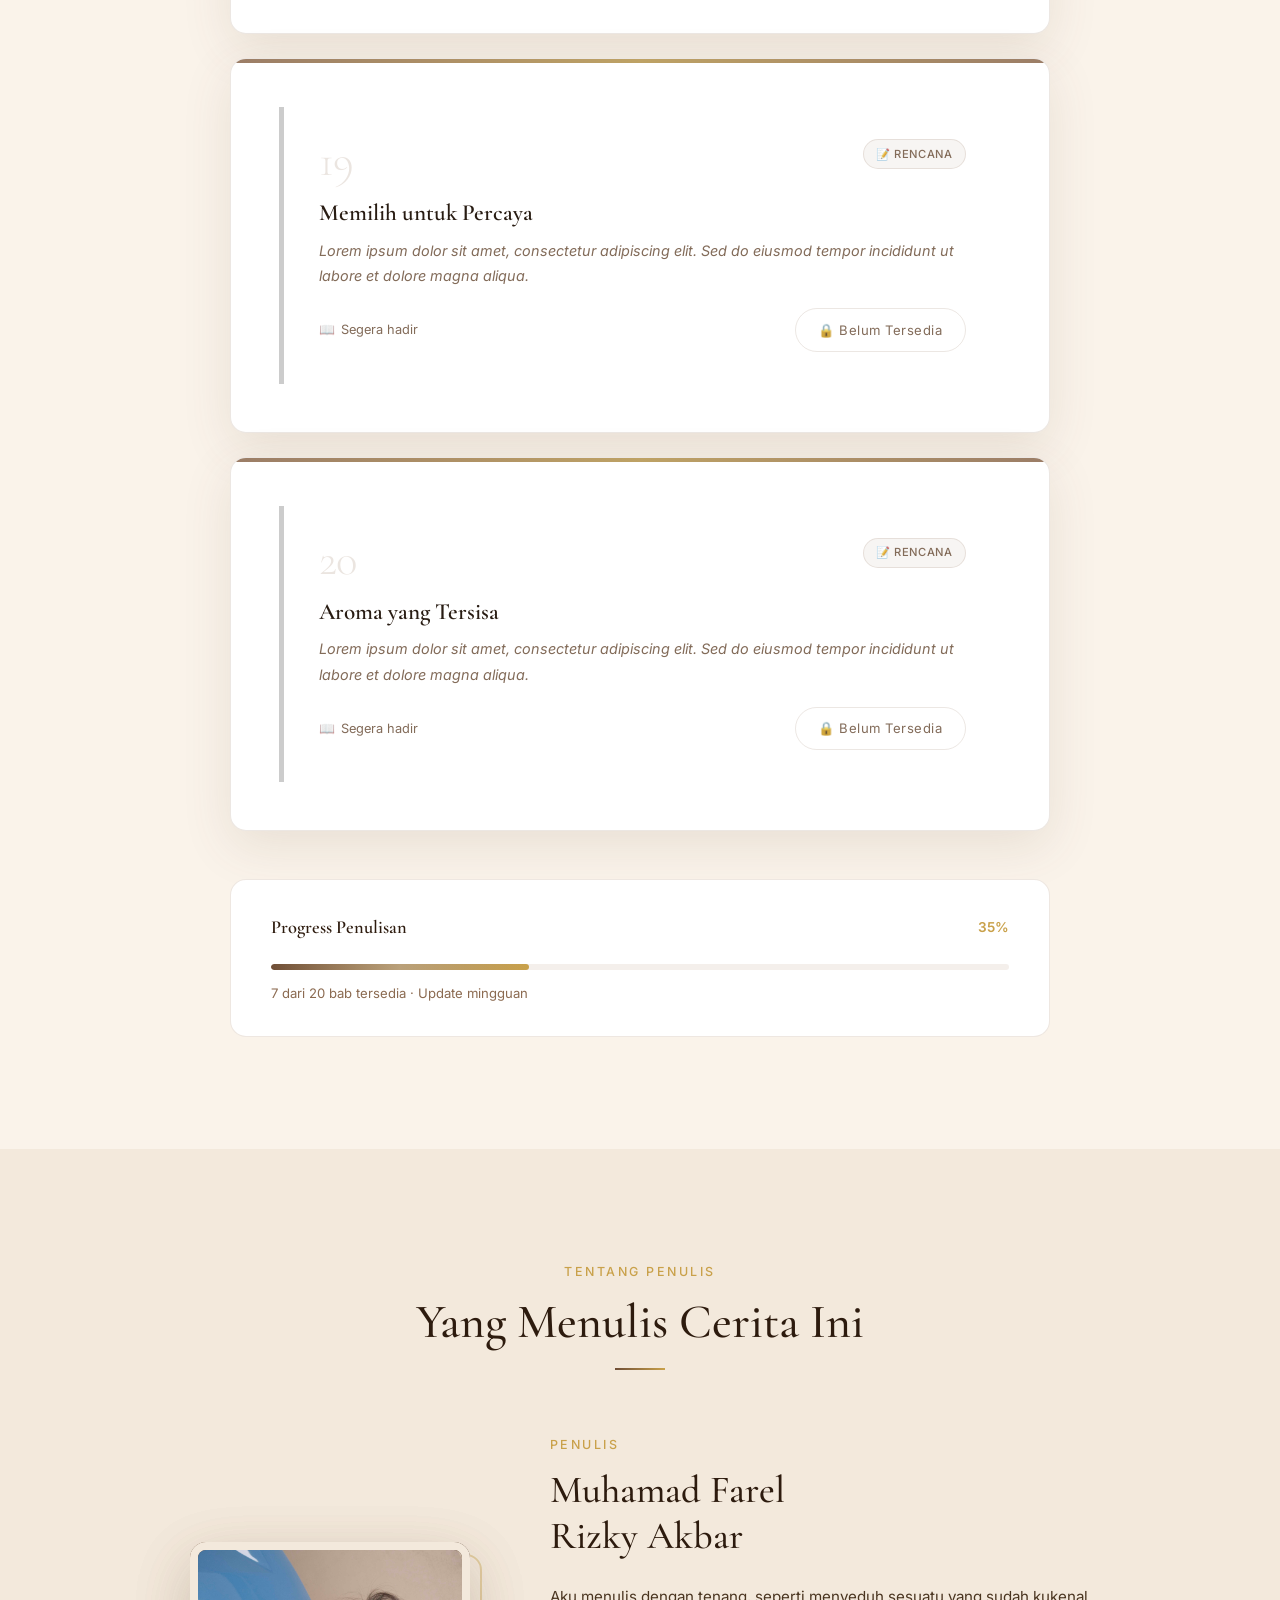
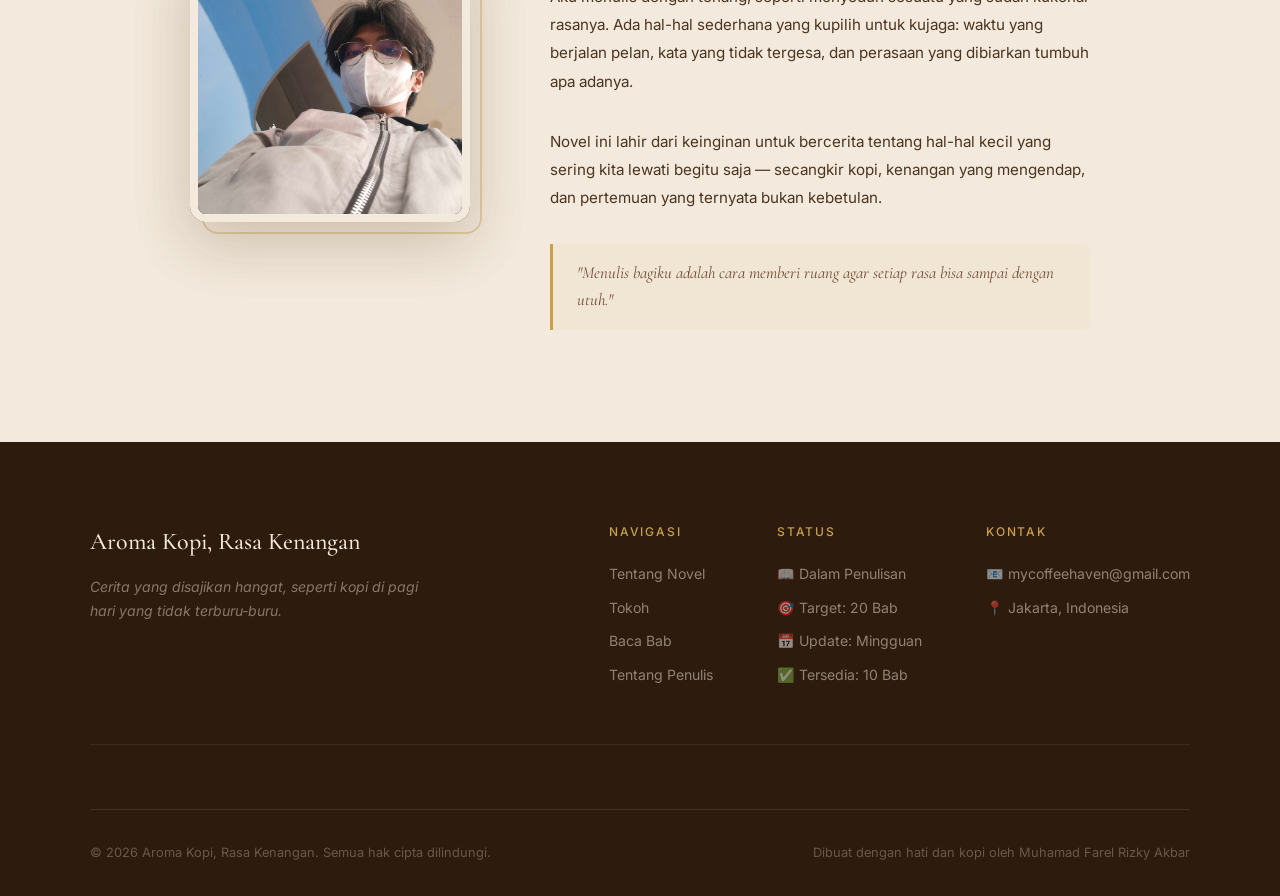
==== commit 9cb36075: "Update index.html" ====
--- a/index.html
+++ b/index.html
@@ -1082,7 +1082,7 @@
         </div>
       </div>
 
-      <!-- Bab 8 -->
+            <!-- Bab 8 -->
       <div class="chapter-card reveal">
         <div class="chapter-strip"></div>
         <div class="chapter-body">
@@ -1092,14 +1092,14 @@
               <span class="badge badge-free">Tersedia Gratis</span>
             </div>
           </div>
-          <h3 class="chapter-title-text">Kisah yang Belum Selesai</h3>
+          <h3 class="chapter-title-text">Salah Paham</h3>
           <p class="chapter-excerpt-text">
-            Lorem ipsum dolor sit amet, consectetur adipiscing elit. Sed do eiusmod tempor incididunt ut labore et dolore magna aliqua. Ut enim ad minim veniam, quis nostrud exercitation ullamco laboris.
+            Seorang perempuan cantik datang ke kafe dan duduk terlalu dekat dengan Rei. Arletta yang melihat dari pintu langsung cemburu dan menarik tangan perempuan itu. Ternyata dia adalah Kak Sari — kakaknya Rei. Kesalahpahaman kecil yang justru membuat Arletta sadar: perasaannya sudah lebih dari sekadar suka.
           </p>
           <div class="chapter-meta-row">
             <div class="chapter-stats">
-              <span class="chapter-stat"><span>📖</span><span>±4.000 kata</span></span>
-              <span class="chapter-stat"><span>⏱️</span><span>10 menit</span></span>
+              <span class="chapter-stat"><span>📖</span><span>±2.800 kata</span></span>
+              <span class="chapter-stat"><span>⏱️</span><span>14 menit</span></span>
             </div>
             <a href="pdf-viewer.html?bab=8" class="chapter-read-btn">
               Baca Sekarang
@@ -1109,7 +1109,7 @@
         </div>
       </div>
 
-      <!-- Bab 9 -->
+            <!-- Bab 9 -->
       <div class="chapter-card reveal">
         <div class="chapter-strip"></div>
         <div class="chapter-body">
@@ -1119,14 +1119,14 @@
               <span class="badge badge-free">Tersedia Gratis</span>
             </div>
           </div>
-          <h3 class="chapter-title-text">Ruang di Antara Kata</h3>
+          <h3 class="chapter-title-text">Tiga Hari Tanpa Nama</h3>
           <p class="chapter-excerpt-text">
-            Lorem ipsum dolor sit amet, consectetur adipiscing elit. Sed do eiusmod tempor incididunt ut labore et dolore magna aliqua. Ut enim ad minim veniam, quis nostrud exercitation ullamco laboris.
+            Arletta tidak muncul tiga hari. Rei mengirim pesan, menelepon, tapi tidak ada balasan. Khawatir, ia nekat datang ke apartemennya — hampir diusir satpam. Di sana ia menemukan Arletta terbaring sakit, dan untuk pertama kalinya, Rei menjaga seseorang yang ia sayangi.
           </p>
           <div class="chapter-meta-row">
             <div class="chapter-stats">
-              <span class="chapter-stat"><span>📖</span><span>±4.200 kata</span></span>
-              <span class="chapter-stat"><span>⏱️</span><span>11 menit</span></span>
+              <span class="chapter-stat"><span>📖</span><span>±3.200 kata</span></span>
+              <span class="chapter-stat"><span>⏱️</span><span>16 menit</span></span>
             </div>
             <a href="pdf-viewer.html?bab=9" class="chapter-read-btn">
               Baca Sekarang
@@ -1136,7 +1136,7 @@
         </div>
       </div>
 
-      <!-- Bab 10 -->
+            <!-- Bab 10 -->
       <div class="chapter-card reveal">
         <div class="chapter-strip"></div>
         <div class="chapter-body">
@@ -1146,14 +1146,14 @@
               <span class="badge badge-free">Tersedia Gratis</span>
             </div>
           </div>
-          <h3 class="chapter-title-text">Hujan dan Hangat</h3>
+          <h3 class="chapter-title-text">Di Antara Rintik dan Dekap</h3>
           <p class="chapter-excerpt-text">
-            Lorem ipsum dolor sit amet, consectetur adipiscing elit. Sed do eiusmod tempor incididunt ut labore et dolore magna aliqua. Ut enim ad minim veniam, quis nostrud exercitation ullamco laboris.
+            Rei menginap di apartemen Arletta karena hujan deras. Ia membereskan kamar yang berantakan, memasak bubur, dan menyuapi Arletta yang masih lemas. Keesokan paginya, Arletta bangun dan menyadari semua itu benar-benar terjadi — termasuk bra-nya yang ikut dirapikan. Malu bercampur hangat, tapi hatinya terasa penuh.
           </p>
           <div class="chapter-meta-row">
             <div class="chapter-stats">
               <span class="chapter-stat"><span>📖</span><span>±4.500 kata</span></span>
-              <span class="chapter-stat"><span>⏱️</span><span>12 menit</span></span>
+              <span class="chapter-stat"><span>⏱️</span><span>22 menit</span></span>
             </div>
             <a href="pdf-viewer.html?bab=10" class="chapter-read-btn">
               Baca Sekarang
@@ -1163,138 +1163,140 @@
         </div>
       </div>
 
-      <!-- Bab 11 -->
-<div class="chapter-card reveal">
-  <div class="chapter-strip"></div>
-  <div class="chapter-body">
-    <div class="chapter-top">
-      <span class="chapter-num">11</span>
-      <div class="chapter-badges">
-        <span class="badge badge-free">Tersedia Gratis</span>
-      </div>
-    </div>
-    <h3 class="chapter-title-text">Riak-riak Kecil</h3>
-    <p class="chapter-excerpt-text">
-      Lorem ipsum dolor sit amet, consectetur adipiscing elit. Sed do eiusmod tempor incididunt ut labore et dolore magna aliqua. Ut enim ad minim veniam, quis nostrud exercitation ullamco laboris.
-    </p>
-    <div class="chapter-meta-row">
-      <div class="chapter-stats">
-        <span class="chapter-stat"><span>📖</span><span>±4.500 kata</span></span>
-        <span class="chapter-stat"><span>⏱️</span><span>12 menit</span></span>
-      </div>
-      <a href="pdf-viewer.html?bab=11" class="chapter-read-btn">
-        Baca Sekarang
-        <svg width="14" height="14" viewBox="0 0 24 24" fill="none" stroke="currentColor" stroke-width="2"><path d="M18 13v6a2 2 0 01-2 2H5a2 2 0 01-2-2V8a2 2 0 012-2h6"/><polyline points="15 3 21 3 21 9"/><line x1="10" y1="14" x2="21" y2="3"/></svg>
-      </a>
-    </div>
-  </div>
-</div>
-
-<!-- Bab 12 -->
-<div class="chapter-card reveal">
-  <div class="chapter-strip"></div>
-  <div class="chapter-body">
-    <div class="chapter-top">
-      <span class="chapter-num">12</span>
-      <div class="chapter-badges">
-        <span class="badge badge-free">Tersedia Gratis</span>
-      </div>
-    </div>
-    <h3 class="chapter-title-text">Secangkir Kenangan di Kala Hujan</h3>
-    <p class="chapter-excerpt-text">
-      Lorem ipsum dolor sit amet, consectetur adipiscing elit. Sed do eiusmod tempor incididunt ut labore et dolore magna aliqua. Ut enim ad minim veniam, quis nostrud exercitation ullamco laboris.
-    </p>
-    <div class="chapter-meta-row">
-      <div class="chapter-stats">
-        <span class="chapter-stat"><span>📖</span><span>±4.500 kata</span></span>
-        <span class="chapter-stat"><span>⏱️</span><span>12 menit</span></span>
-      </div>
-      <a href="pdf-viewer.html?bab=12" class="chapter-read-btn">
-        Baca Sekarang
-        <svg width="14" height="14" viewBox="0 0 24 24" fill="none" stroke="currentColor" stroke-width="2"><path d="M18 13v6a2 2 0 01-2 2H5a2 2 0 01-2-2V8a2 2 0 012-2h6"/><polyline points="15 3 21 3 21 9"/><line x1="10" y1="14" x2="21" y2="3"/></svg>
-      </a>
-    </div>
-  </div>
-</div>
-
-<!-- Bab 13 -->
-<div class="chapter-card reveal">
-  <div class="chapter-strip"></div>
-  <div class="chapter-body">
-    <div class="chapter-top">
-      <span class="chapter-num">13</span>
-      <div class="chapter-badges">
-        <span class="badge badge-free">Tersedia Gratis</span>
-      </div>
-    </div>
-    <h3 class="chapter-title-text">HAl-Hal yang Tak Terucap</h3>
-    <p class="chapter-excerpt-text">
-      Lorem ipsum dolor sit amet, consectetur adipiscing elit. Sed do eiusmod tempor incididunt ut labore et dolore magna aliqua. Ut enim ad minim veniam, quis nostrud exercitation ullamco laboris.
-    </p>
-    <div class="chapter-meta-row">
-      <div class="chapter-stats">
-        <span class="chapter-stat"><span>📖</span><span>±4.500 kata</span></span>
-        <span class="chapter-stat"><span>⏱️</span><span>12 menit</span></span>
-      </div>
-      <a href="pdf-viewer.html?bab=13" class="chapter-read-btn">
-        Baca Sekarang
-        <svg width="14" height="14" viewBox="0 0 24 24" fill="none" stroke="currentColor" stroke-width="2"><path d="M18 13v6a2 2 0 01-2 2H5a2 2 0 01-2-2V8a2 2 0 012-2h6"/><polyline points="15 3 21 3 21 9"/><line x1="10" y1="14" x2="21" y2="3"/></svg>
-      </a>
-    </div>
-  </div>
-</div>
-
-<!-- Bab 14 -->
-<div class="chapter-card reveal">
-  <div class="chapter-strip"></div>
-  <div class="chapter-body">
-    <div class="chapter-top">
-      <span class="chapter-num">14</span>
-      <div class="chapter-badges">
-        <span class="badge badge-free">Tersedia Gratis</span>
-      </div>
-    </div>
-    <h3 class="chapter-title-text">Menemukan Cermin di Matamu</h3>
-    <p class="chapter-excerpt-text">
-      Lorem ipsum dolor sit amet, consectetur adipiscing elit. Sed do eiusmod tempor incididunt ut labore et dolore magna aliqua. Ut enim ad minim veniam, quis nostrud exercitation ullamco laboris.
-    </p>
-    <div class="chapter-meta-row">
-      <div class="chapter-stats">
-        <span class="chapter-stat"><span>📖</span><span>±4.500 kata</span></span>
-        <span class="chapter-stat"><span>⏱️</span><span>12 menit</span></span>
-      </div>
-      <a href="pdf-viewer.html?bab=14" class="chapter-read-btn">
-        Baca Sekarang
-        <svg width="14" height="14" viewBox="0 0 24 24" fill="none" stroke="currentColor" stroke-width="2"><path d="M18 13v6a2 2 0 01-2 2H5a2 2 0 01-2-2V8a2 2 0 012-2h6"/><polyline points="15 3 21 3 21 9"/><line x1="10" y1="14" x2="21" y2="3"/></svg>
-      </a>
-    </div>
-  </div>
-</div>
-
-<!-- Bab 15 -->
-<div class="chapter-card locked reveal">
-  <div class="chapter-strip"></div>
-  <div class="chapter-body">
-    <div class="chapter-top">
-      <span class="chapter-num">15</span>
-      <div class="chapter-badges">
-        <span class="badge badge-soon">📝 Rencana</span>
-      </div>
-    </div>
-    <h3 class="chapter-title-text">Kembali ke Stasiun Itu</h3>
-    <p class="chapter-excerpt-text">
-      Lorem ipsum dolor sit amet, consectetur adipiscing elit. Sed do eiusmod tempor incididunt ut labore et dolore magna aliqua.
-    </p>
-    <div class="chapter-meta-row">
-      <div class="chapter-stats">
-        <span class="chapter-stat"><span>📖</span><span>Segera hadir</span></span>
-      </div>
-      <span class="chapter-lock-btn">
-        🔒 Belum Tersedia
-      </span>
-    </div>
-  </div>
-</div>
+            <!-- Bab 11 -->
+      <div class="chapter-card reveal">
+        <div class="chapter-strip"></div>
+        <div class="chapter-body">
+          <div class="chapter-top">
+            <span class="chapter-num">11</span>
+            <div class="chapter-badges">
+              <span class="badge badge-free">Tersedia Gratis</span>
+            </div>
+          </div>
+          <h3 class="chapter-title-text">Riak-riak Kecil</h3>
+          <p class="chapter-excerpt-text">
+            Winda mulai menjauh dan bersikap aneh pada Arletta. Rei pulang ke rumah dan harus menghadapi interogasi Ibu tentang "Dimas" — teman khayalannya. Pak Jatmiko memberi nasihat sederhana tapi mengena: kalau sayang, tunjukkan. Jangan cuma dipendam.
+          </p>
+          <div class="chapter-meta-row">
+            <div class="chapter-stats">
+              <span class="chapter-stat"><span>📖</span><span>±3.400 kata</span></span>
+              <span class="chapter-stat"><span>⏱️</span><span>17 menit</span></span>
+            </div>
+            <a href="pdf-viewer.html?bab=11" class="chapter-read-btn">
+              Baca Sekarang
+              <svg width="14" height="14" viewBox="0 0 24 24" fill="none" stroke="currentColor" stroke-width="2"><path d="M18 13v6a2 2 0 01-2 2H5a2 2 0 01-2-2V8a2 2 0 012-2h6"/><polyline points="15 3 21 3 21 9"/><line x1="10" y1="14" x2="21" y2="3"/></svg>
+            </a>
+          </div>
+        </div>
+      </div>
+
+      <!-- Bab 12 -->
+      <div class="chapter-card reveal">
+        <div class="chapter-strip"></div>
+        <div class="chapter-body">
+          <div class="chapter-top">
+            <span class="chapter-num">12</span>
+            <div class="chapter-badges">
+              <span class="badge badge-free">Tersedia Gratis</span>
+            </div>
+          </div>
+          <h3 class="chapter-title-text">Secangkir Kenangan di Kala Hujan</h3>
+          <p class="chapter-excerpt-text">
+            Sore hujan di kafe, Pak Jatmiko bercerita tentang pertama kali ia bertemu Rei — anak kecil yang tersesat di Stasiun Cikini. Rei menambahkan cerita tentang seorang perempuan yang menangis di stasiun, yang ia beri kopi gratis. Arletta mendengar semuanya, dan kalimat itu terasa terlalu familiar.
+          </p>
+          <div class="chapter-meta-row">
+            <div class="chapter-stats">
+              <span class="chapter-stat"><span>📖</span><span>±3.600 kata</span></span>
+              <span class="chapter-stat"><span>⏱️</span><span>18 menit</span></span>
+            </div>
+            <a href="pdf-viewer.html?bab=12" class="chapter-read-btn">
+              Baca Sekarang
+              <svg width="14" height="14" viewBox="0 0 24 24" fill="none" stroke="currentColor" stroke-width="2"><path d="M18 13v6a2 2 0 01-2 2H5a2 2 0 01-2-2V8a2 2 0 012-2h6"/><polyline points="15 3 21 3 21 9"/><line x1="10" y1="14" x2="21" y2="3"/></svg>
+            </a>
+          </div>
+        </div>
+      </div>
+
+      <!-- Bab 13 -->
+      <div class="chapter-card reveal">
+        <div class="chapter-strip"></div>
+        <div class="chapter-body">
+          <div class="chapter-top">
+            <span class="chapter-num">13</span>
+            <div class="chapter-badges">
+              <span class="badge badge-free">Tersedia Gratis</span>
+            </div>
+          </div>
+          <h3 class="chapter-title-text">Hal-Hal yang Tak Terucap</h3>
+          <p class="chapter-excerpt-text">
+            Arletta mulai merasakan ada yang berbeda dari Rei, tapi ia tidak tahu harus bertanya bagaimana. Malam harinya, Rei ketahuan keluarganya sedang memikirkan seseorang. Ibu, Ayah, Kak Sari, dan Alya — semua ikut campur, dan Rei sadar ia tidak bisa terus diam.
+          </p>
+          <div class="chapter-meta-row">
+            <div class="chapter-stats">
+              <span class="chapter-stat"><span>📖</span><span>±3.300 kata</span></span>
+              <span class="chapter-stat"><span>⏱️</span><span>16 menit</span></span>
+            </div>
+            <a href="pdf-viewer.html?bab=13" class="chapter-read-btn">
+              Baca Sekarang
+              <svg width="14" height="14" viewBox="0 0 24 24" fill="none" stroke="currentColor" stroke-width="2"><path d="M18 13v6a2 2 0 01-2 2H5a2 2 0 01-2-2V8a2 2 0 012-2h6"/><polyline points="15 3 21 3 21 9"/><line x1="10" y1="14" x2="21" y2="3"/></svg>
+            </a>
+          </div>
+        </div>
+      </div>
+
+      <!-- Bab 14 -->
+      <div class="chapter-card reveal">
+        <div class="chapter-strip"></div>
+        <div class="chapter-body">
+          <div class="chapter-top">
+            <span class="chapter-num">14</span>
+            <div class="chapter-badges">
+              <span class="badge badge-free">Tersedia Gratis</span>
+            </div>
+          </div>
+          <h3 class="chapter-title-text">Sebelum Berangkat</h3>
+          <p class="chapter-excerpt-text">
+            Pagi itu Winda datang menjemput Arletta. Sepanjang perjalanan ke stasiun, mereka mengenang pertama kali bertemu — enam tahun lalu, Winda menyelamatkan Arletta dari laki-laki tak dikenal di Stasiun Senen. Winda mungkin bukan siapa-siapa di mata orang lain, tapi bagi Arletta, ia penyelamat yang sesungguhnya.
+          </p>
+          <div class="chapter-meta-row">
+            <div class="chapter-stats">
+              <span class="chapter-stat"><span>📖</span><span>±4.500 kata</span></span>
+              <span class="chapter-stat"><span>⏱️</span><span>22 menit</span></span>
+            </div>
+            <a href="pdf-viewer.html?bab=14" class="chapter-read-btn">
+              Baca Sekarang
+              <svg width="14" height="14" viewBox="0 0 24 24" fill="none" stroke="currentColor" stroke-width="2"><path d="M18 13v6a2 2 0 01-2 2H5a2 2 0 01-2-2V8a2 2 0 012-2h6"/><polyline points="15 3 21 3 21 9"/><line x1="10" y1="14" x2="21" y2="3"/></svg>
+            </a>
+          </div>
+        </div>
+      </div>
+
+      <!-- Bab 15 -->
+      <div class="chapter-card reveal">
+        <div class="chapter-strip"></div>
+        <div class="chapter-body">
+          <div class="chapter-top">
+            <span class="chapter-num">15</span>
+            <div class="chapter-badges">
+              <span class="badge badge-free">Tersedia Gratis</span>
+            </div>
+          </div>
+          <h3 class="chapter-title-text">Seekor Kucing dan Dua Wanita</h3>
+          <p class="chapter-excerpt-text">
+            Rei menemukan anak kucing di depan kafe dan langsung jatuh hati. Winda dan Arletta datang, dan tanpa sengaja Winda menggoda Rei dengan menyentuh lengannya. Arletta melihat semuanya, dan untuk pertama kalinya, ia mengakui pada dirinya sendiri: aku cemburu. Dan cemburu itu berarti aku jatuh cinta.
+          </p>
+          <div class="chapter-meta-row">
+            <div class="chapter-stats">
+              <span class="chapter-stat"><span>📖</span><span>±5.200 kata</span></span>
+              <span class="chapter-stat"><span>⏱️</span><span>26 menit</span></span>
+            </div>
+            <a href="pdf-viewer.html?bab=15" class="chapter-read-btn">
+              Baca Sekarang
+              <svg width="14" height="14" viewBox="0 0 24 24" fill="none" stroke="currentColor" stroke-width="2"><path d="M18 13v6a2 2 0 01-2 2H5a2 2 0 01-2-2V8a2 2 0 012-2h6"/><polyline points="15 3 21 3 21 9"/><line x1="10" y1="14" x2="21" y2="3"/></svg>
+            </a>
+          </div>
+        </div>
+      </div>
 
 <!-- Bab 16 -->
 <div class="chapter-card locked reveal">
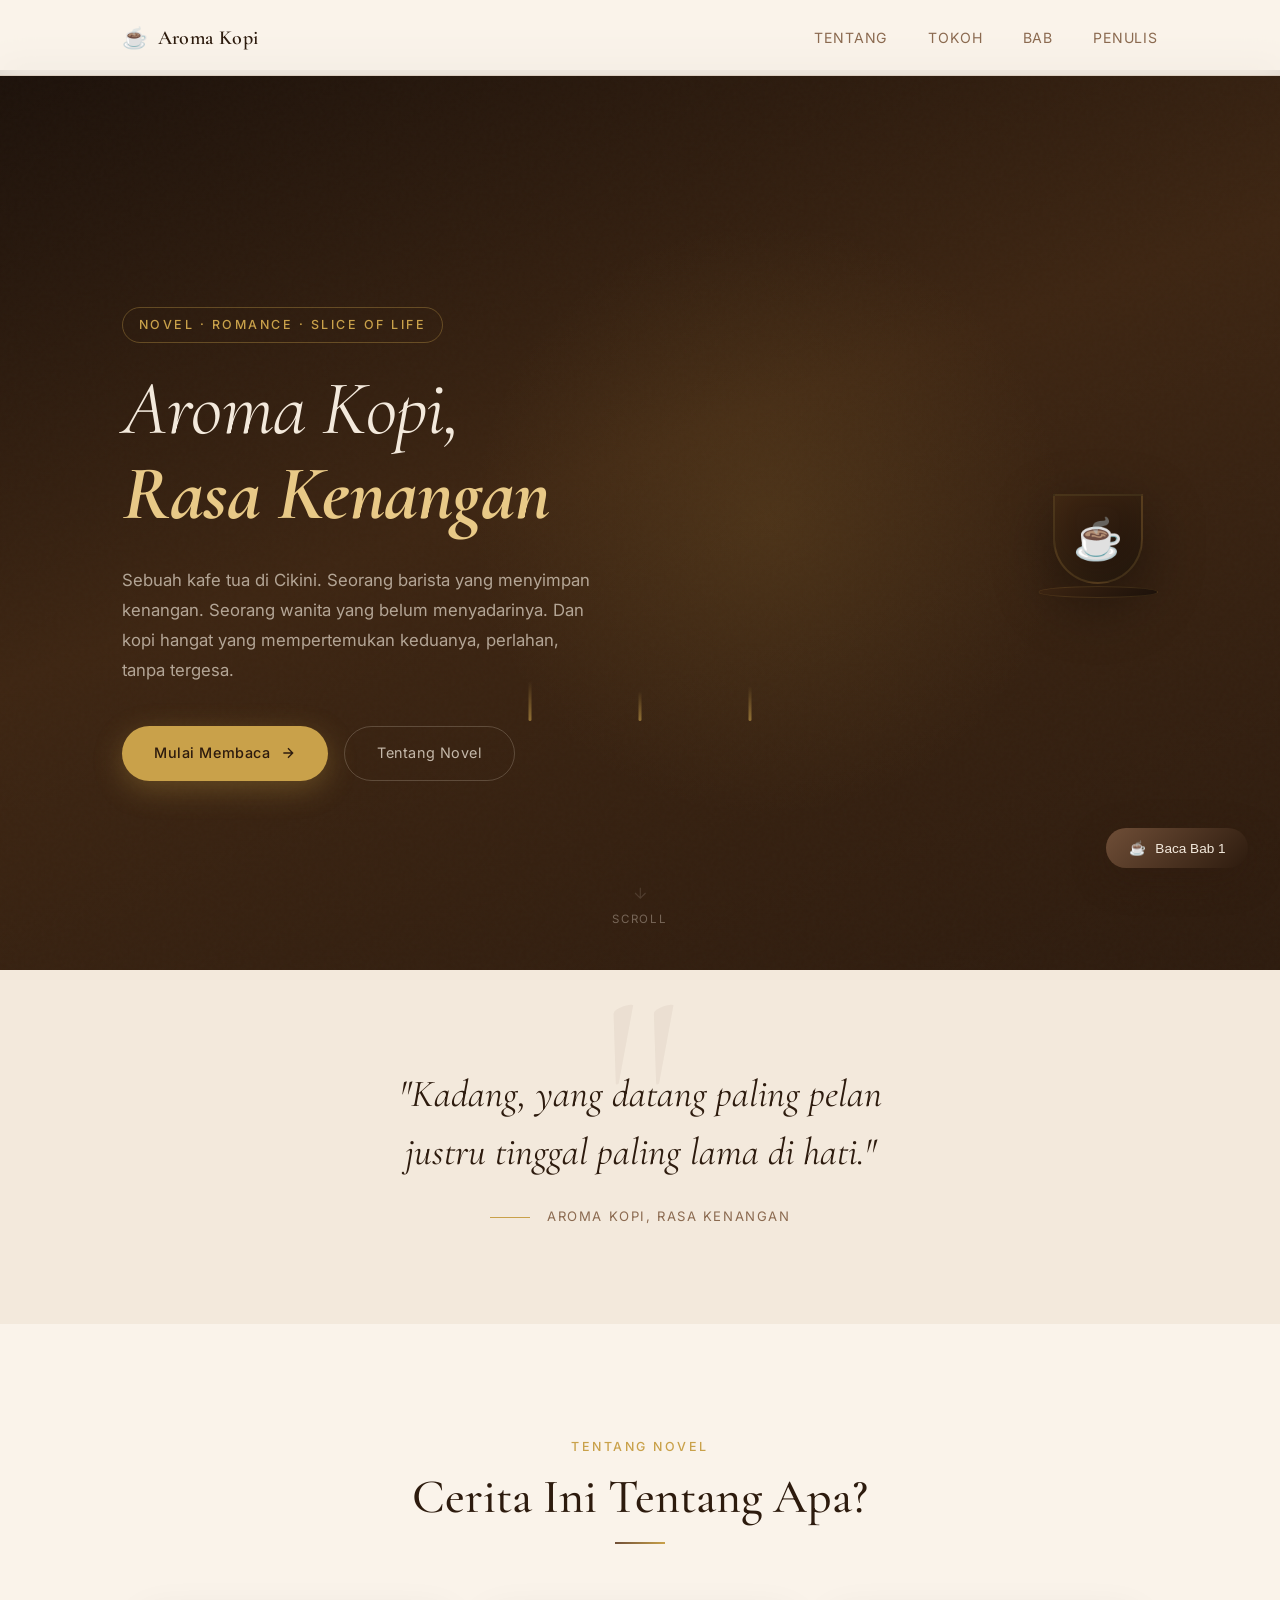
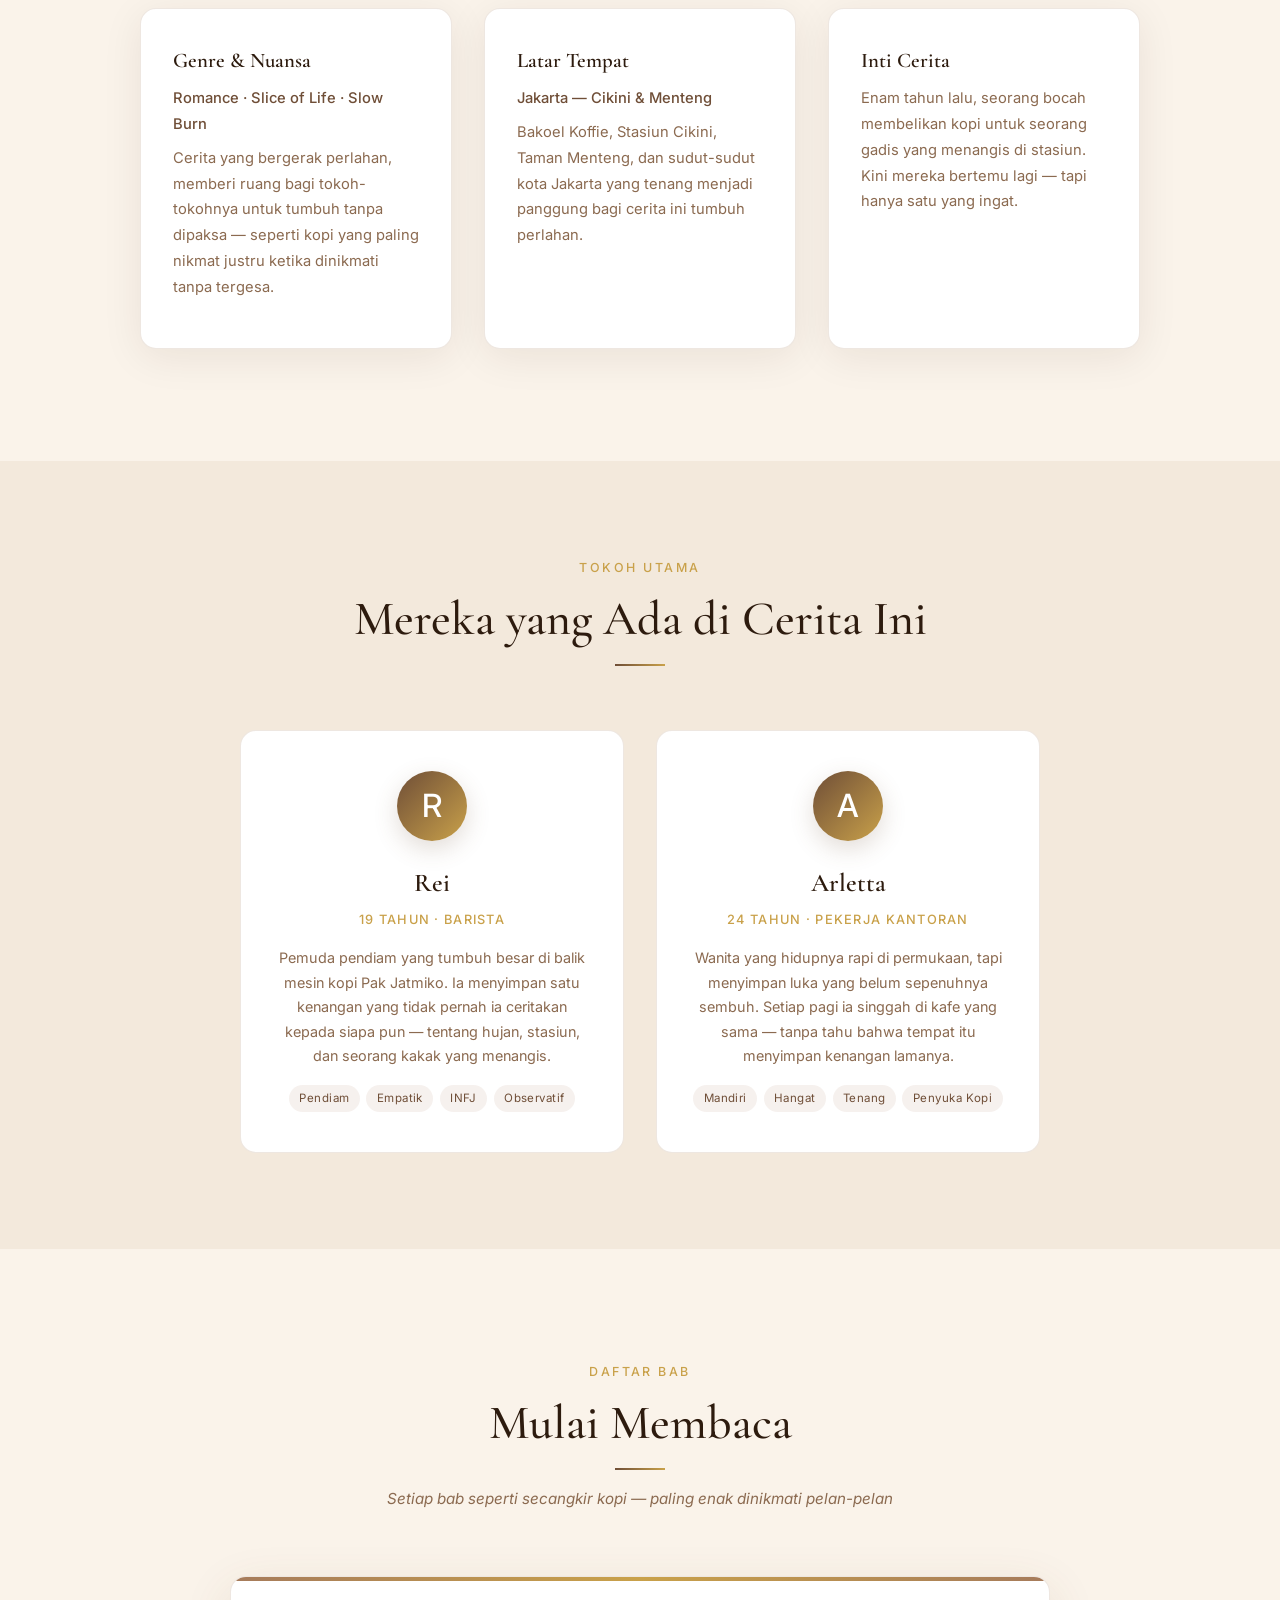
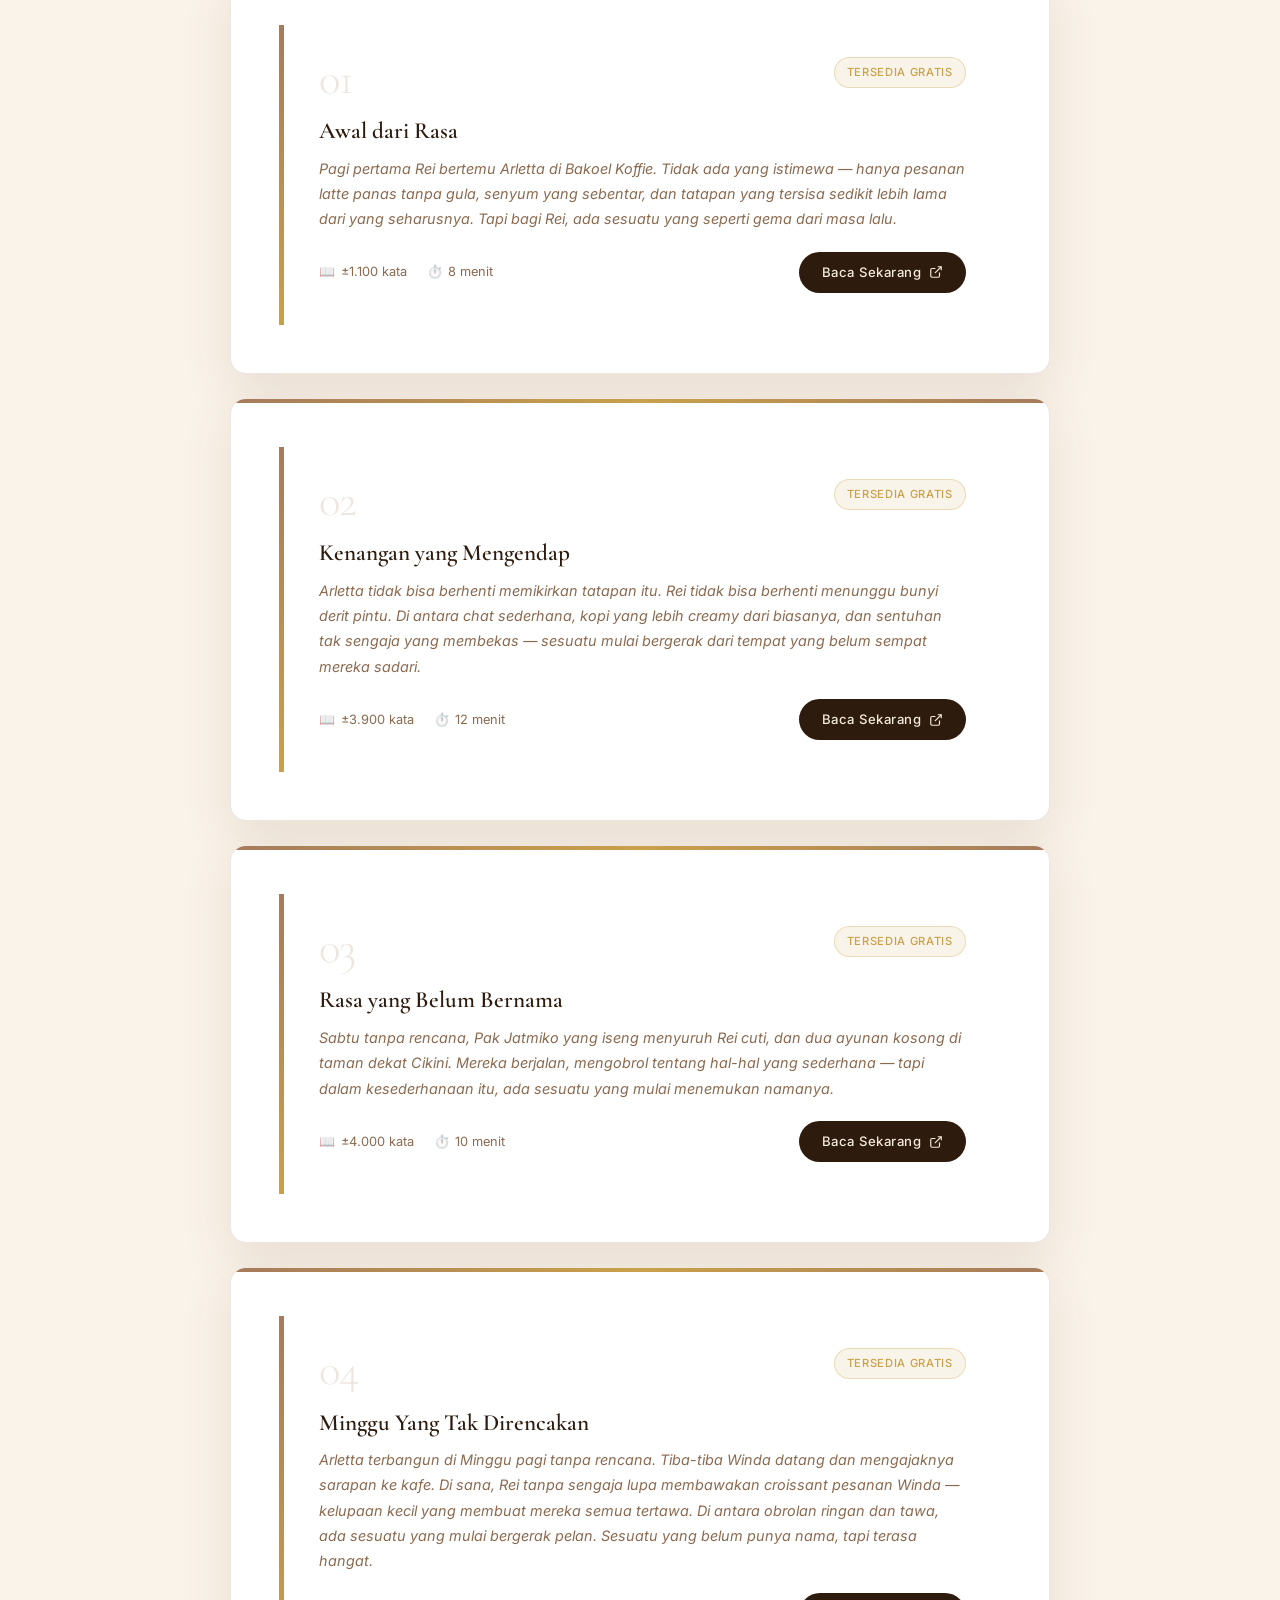
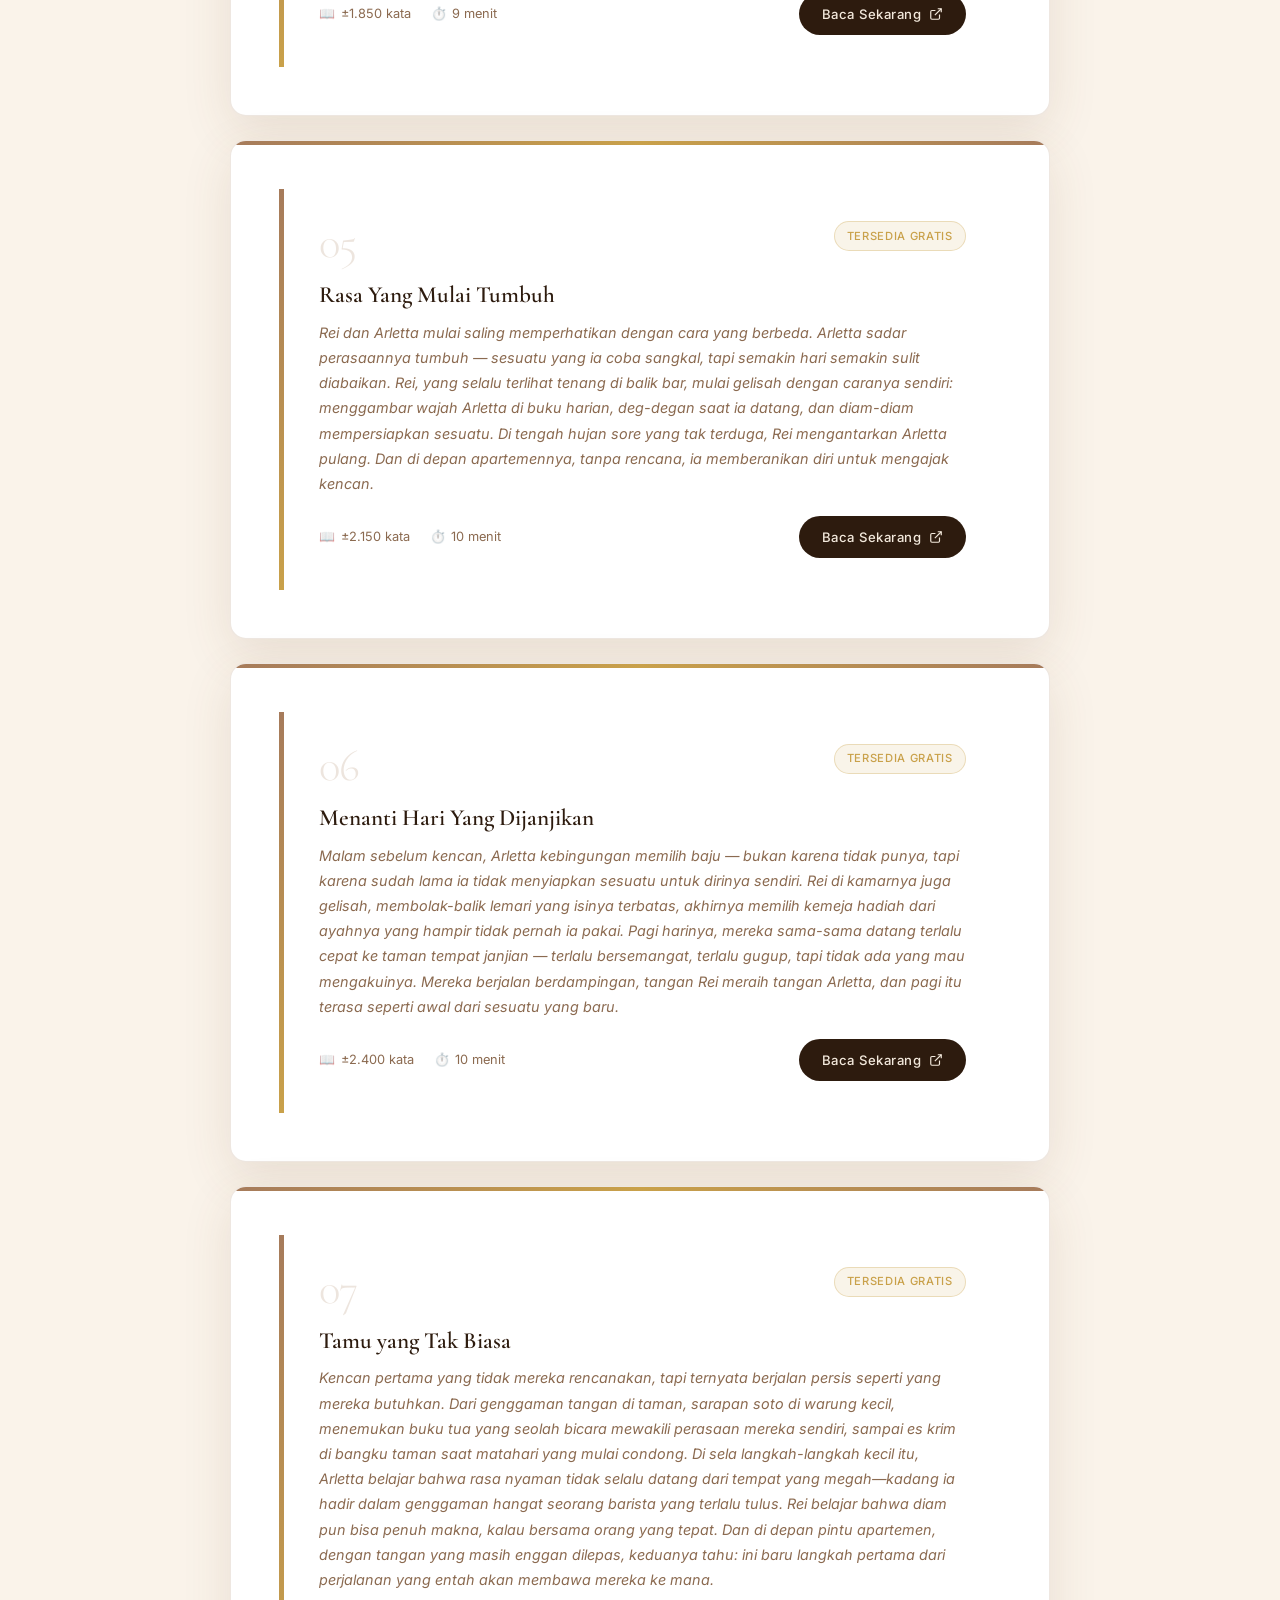
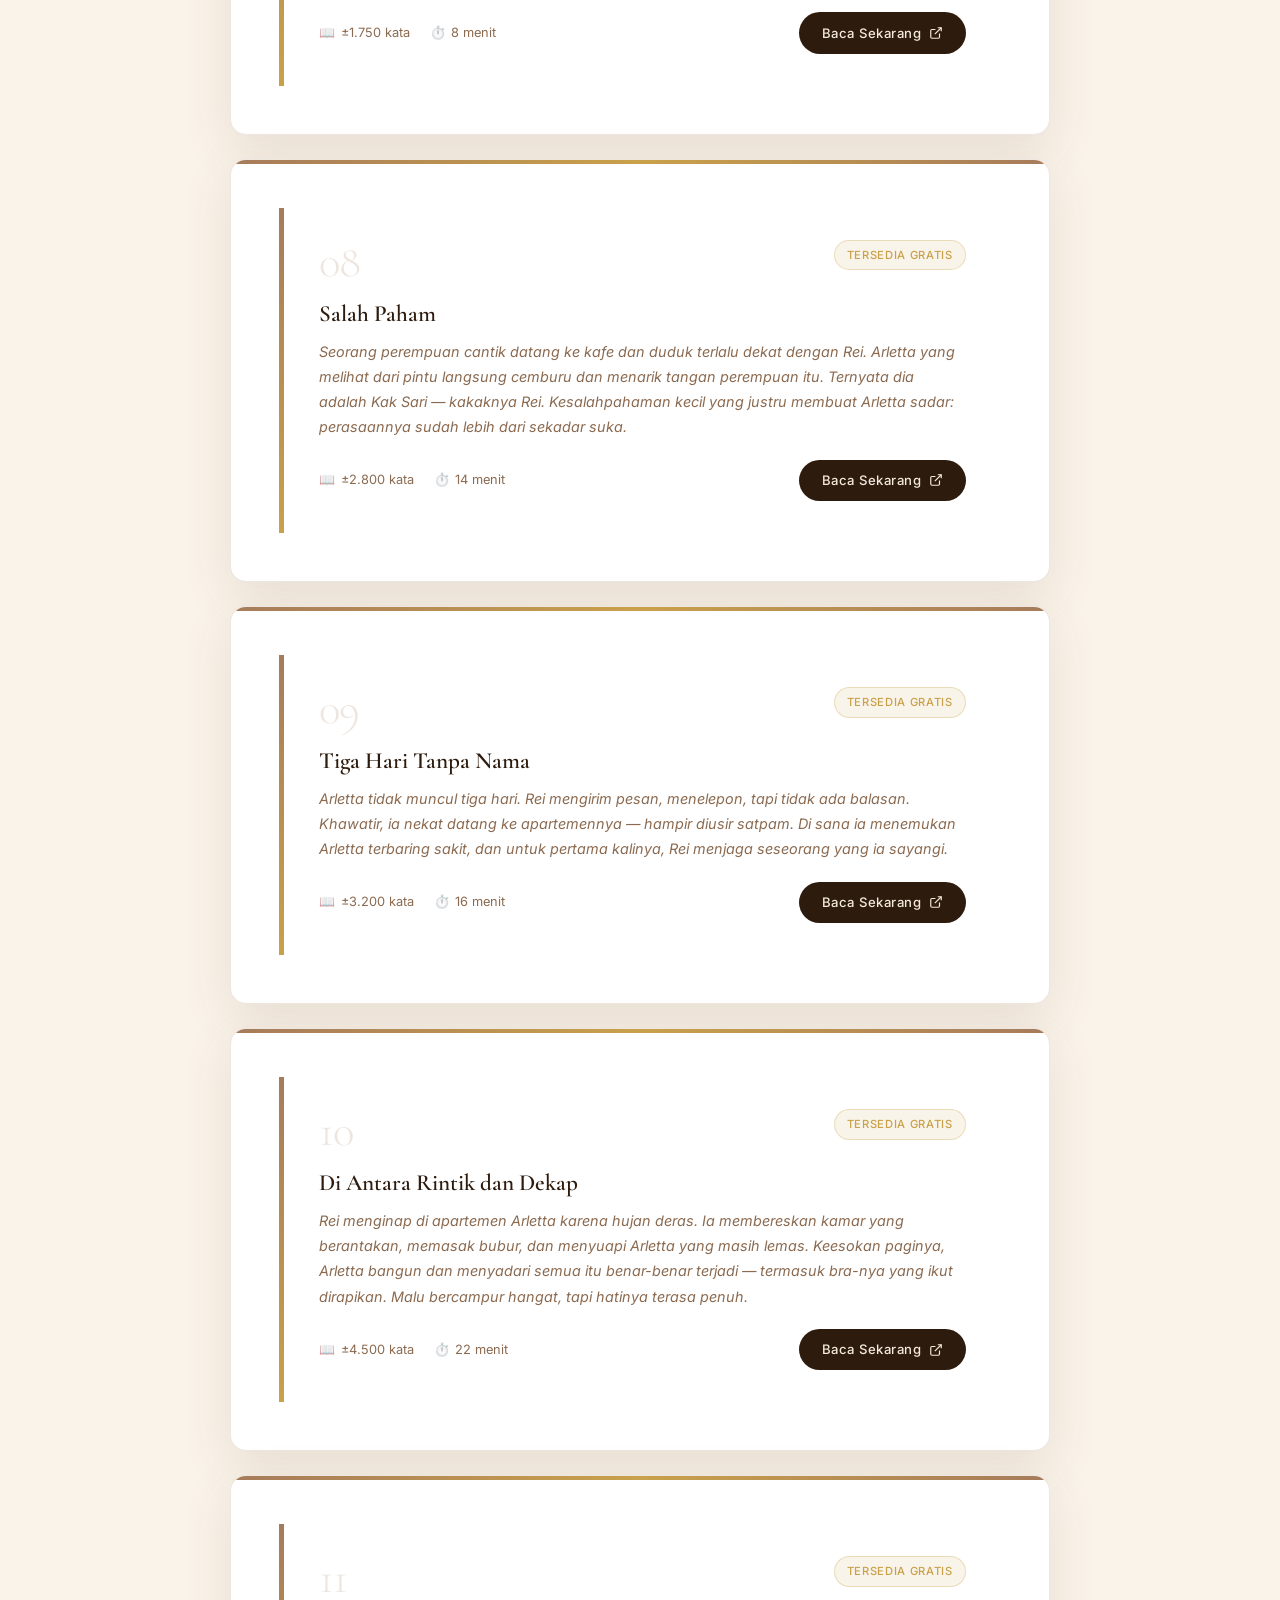
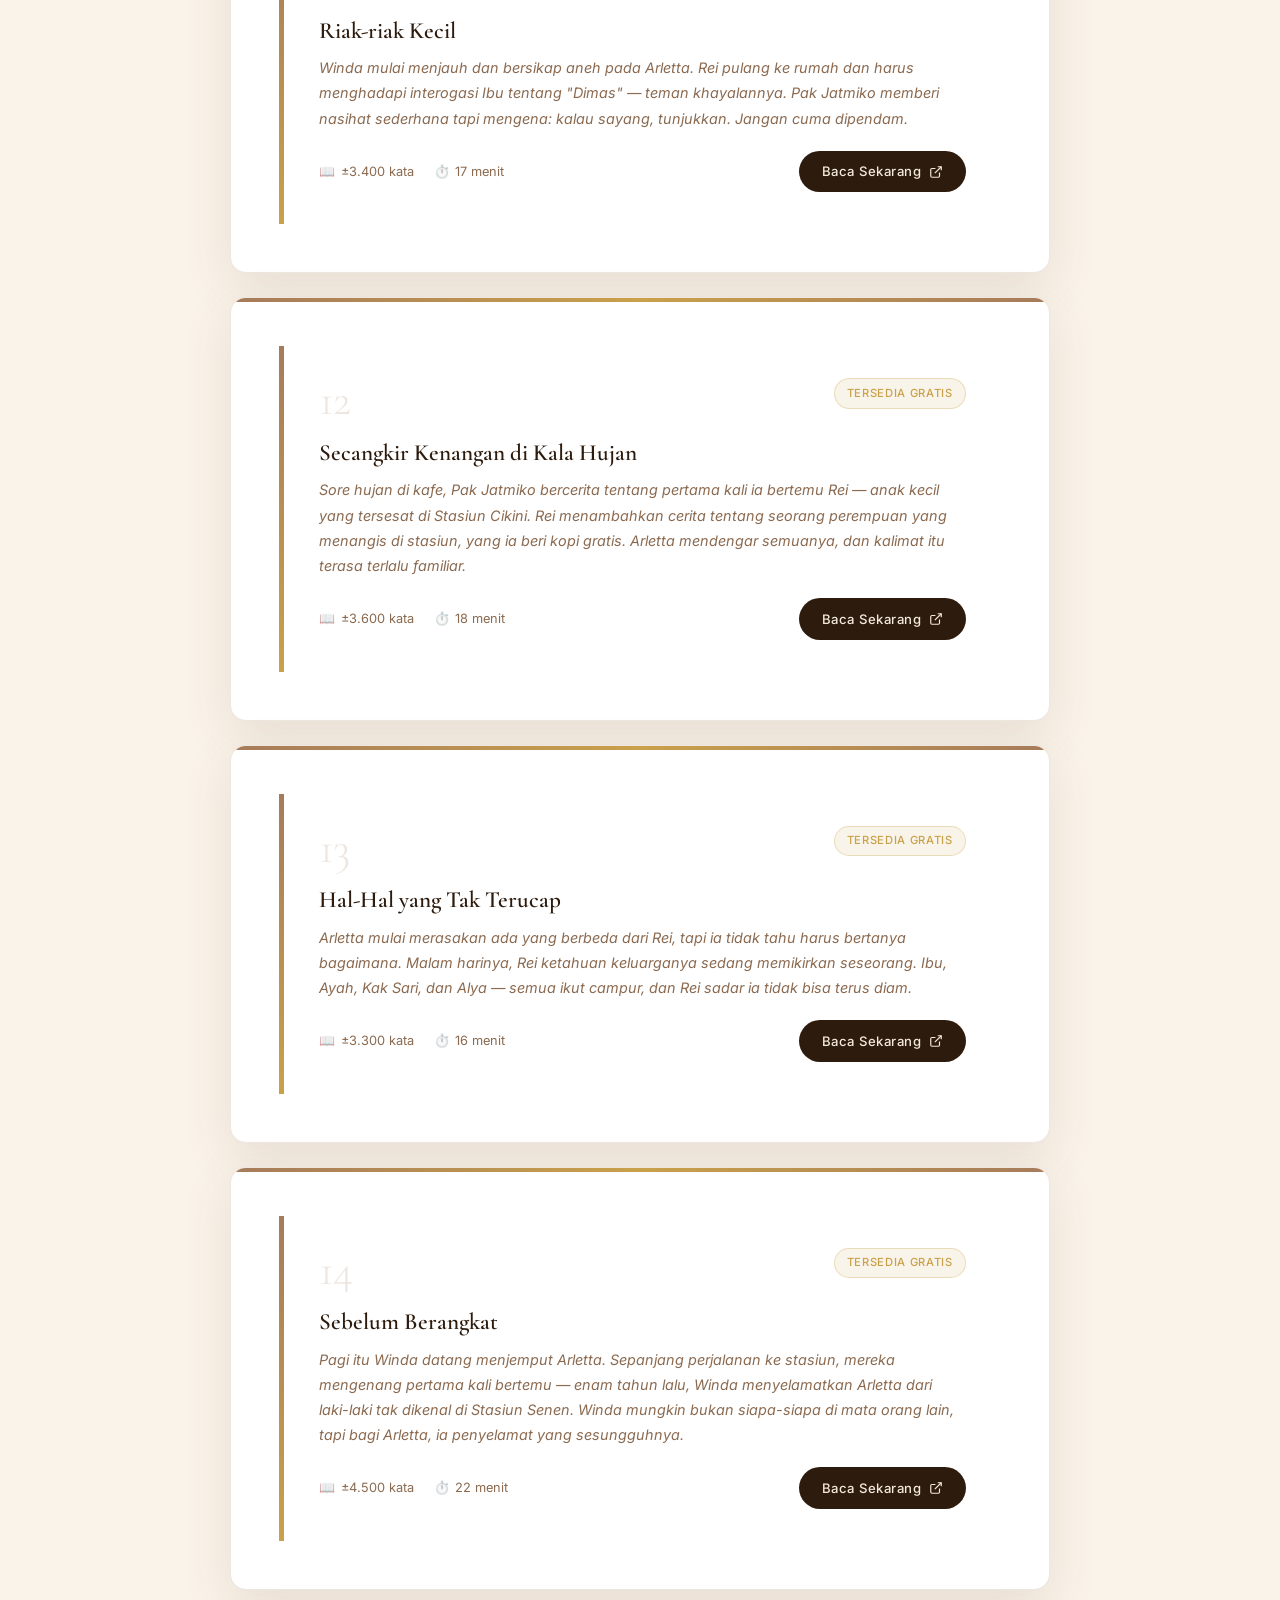
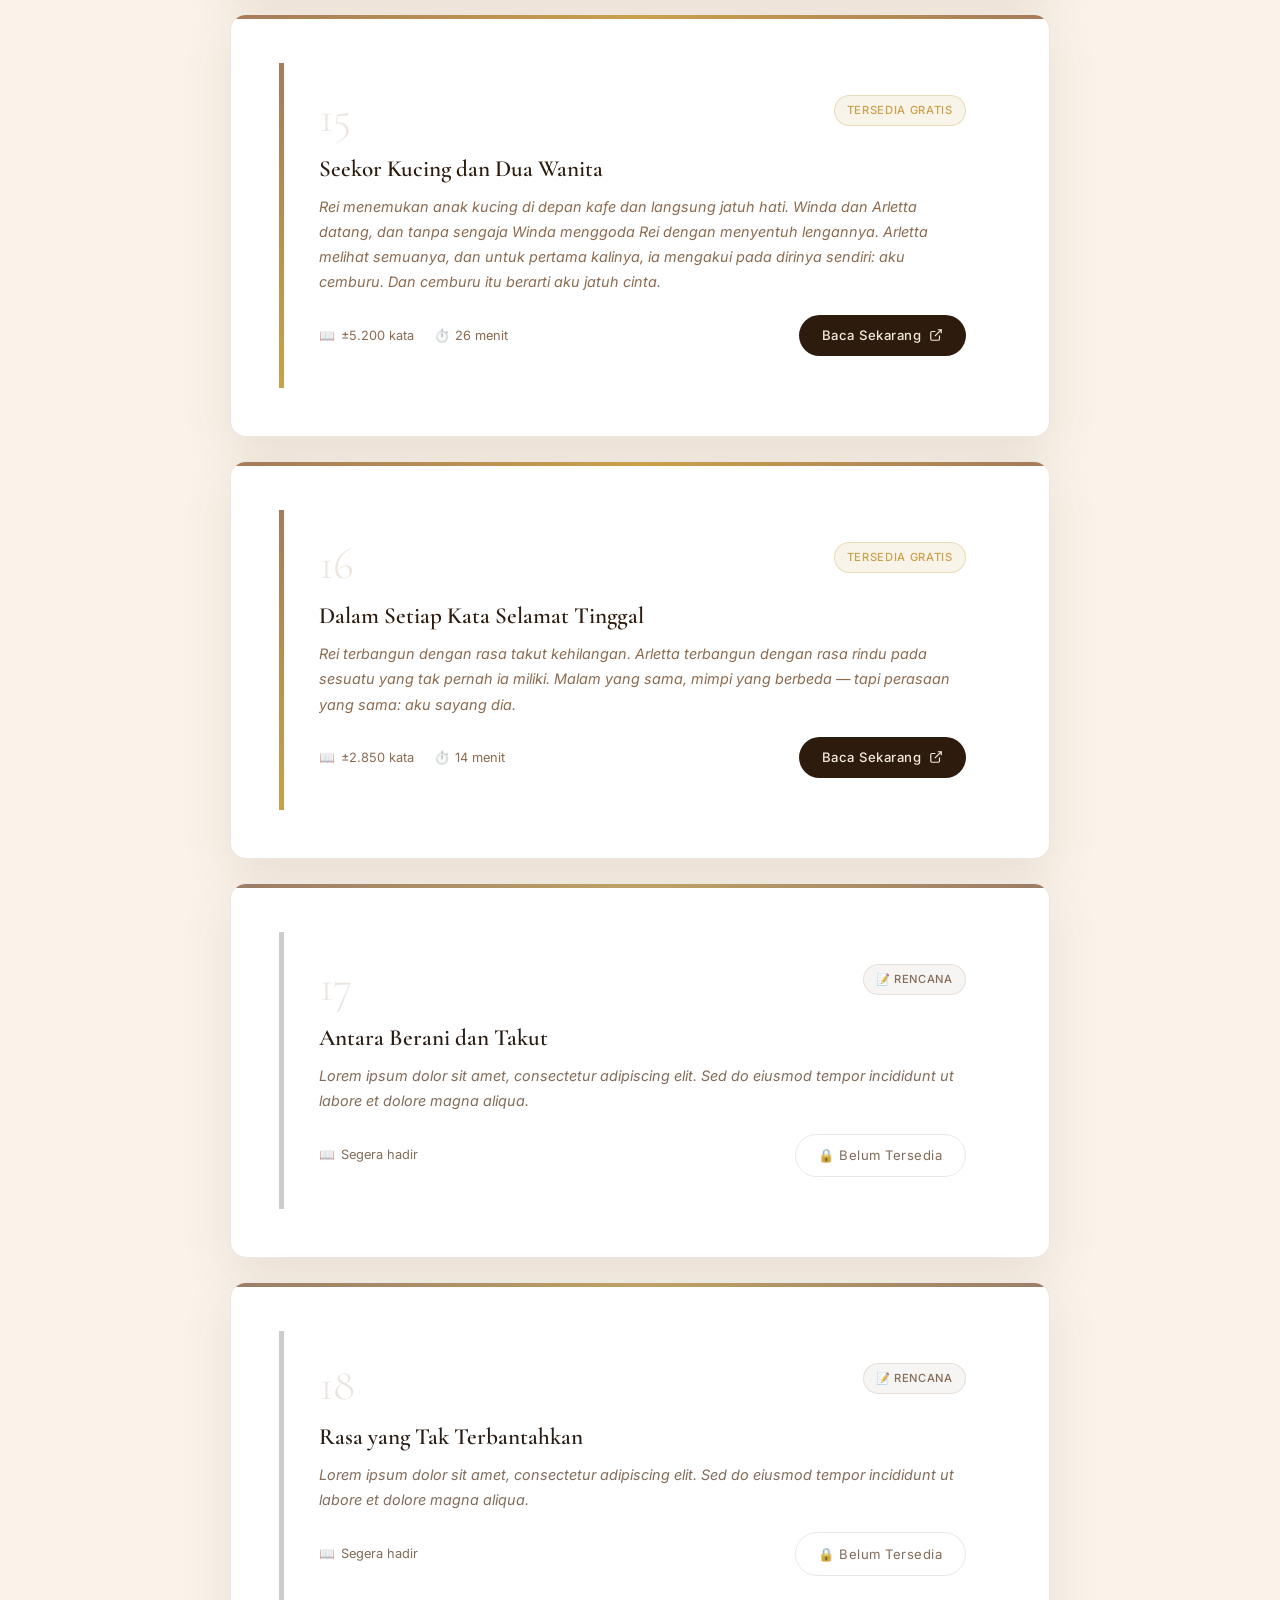
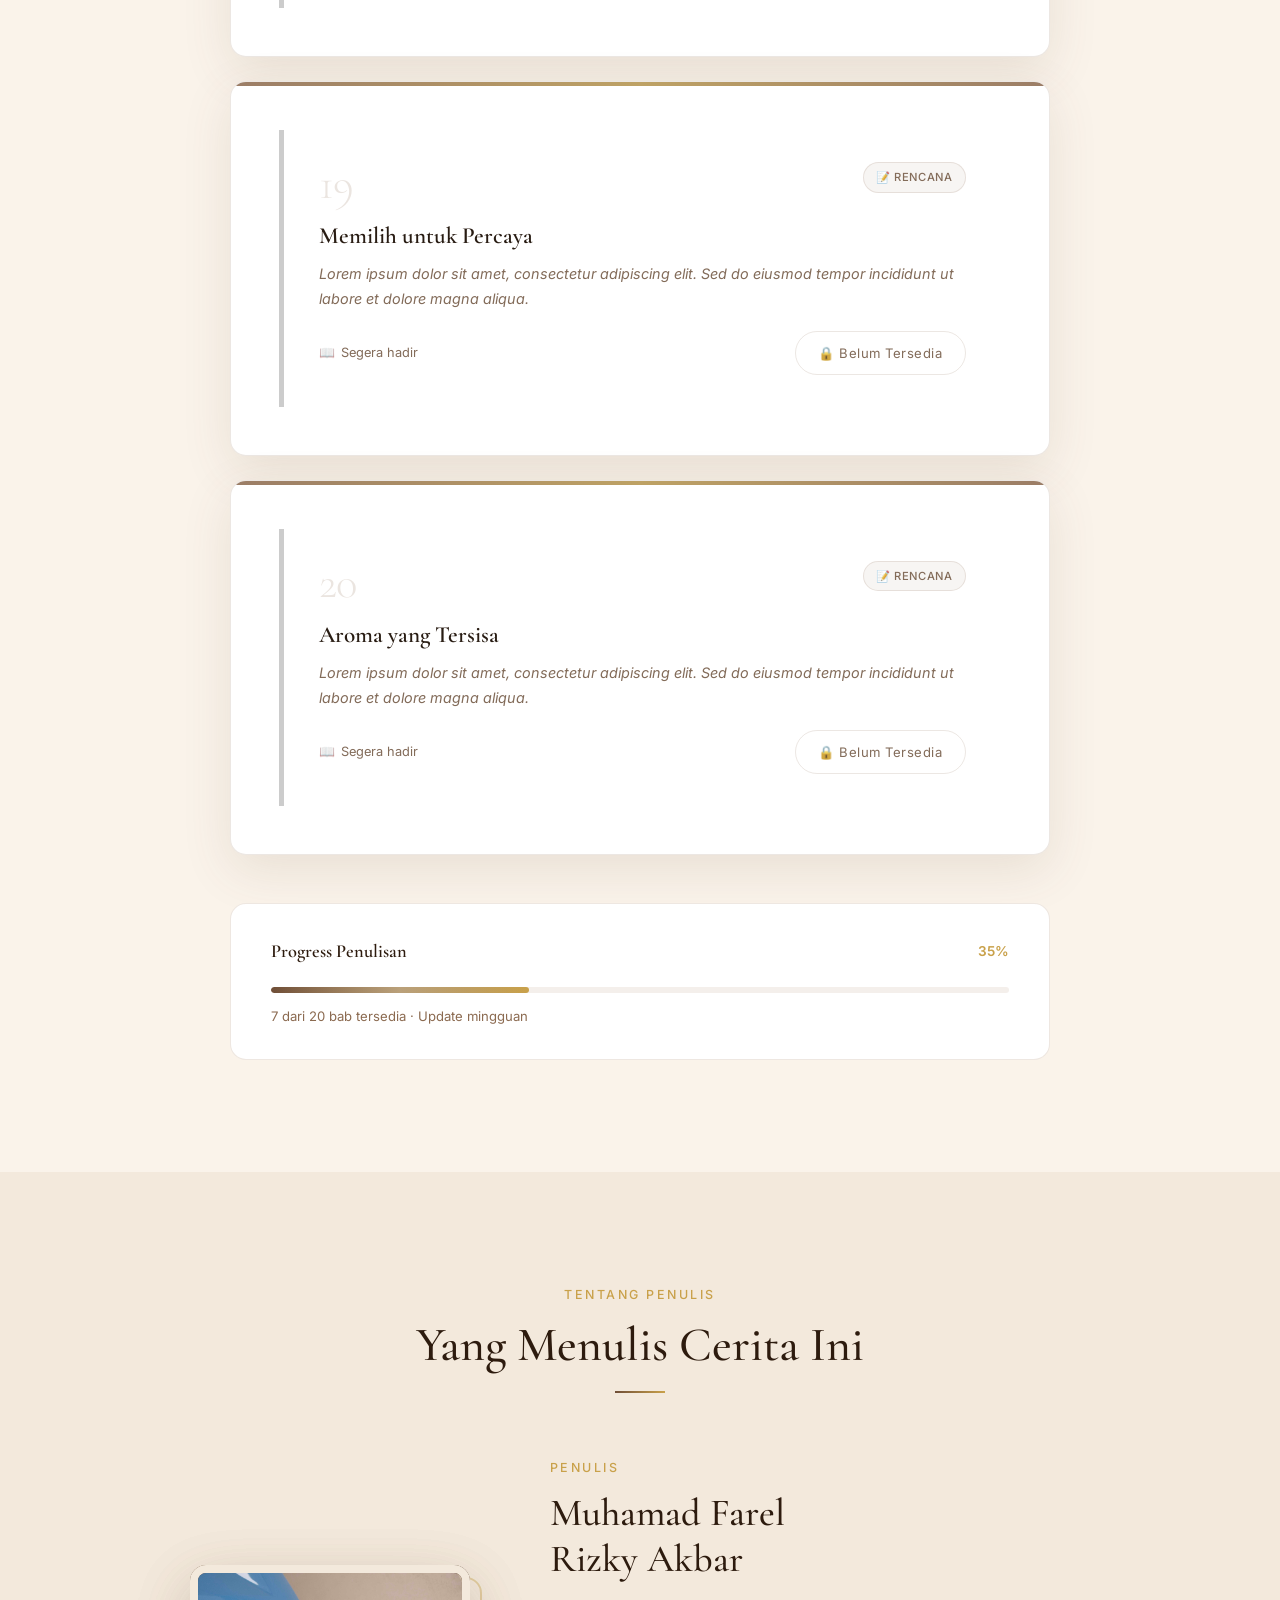
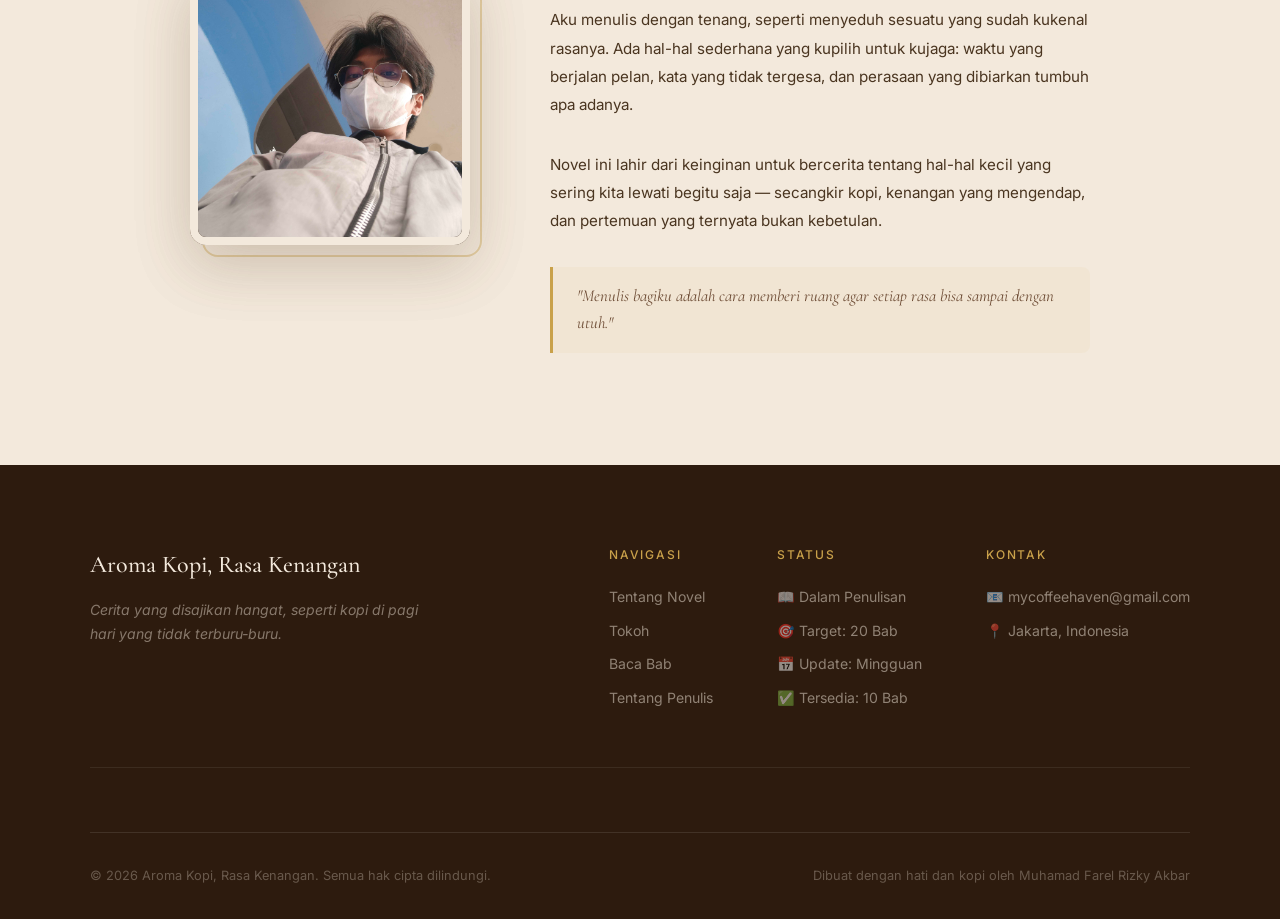
==== commit 270824f3: "Update index.html" ====
--- a/index.html
+++ b/index.html
@@ -1299,26 +1299,28 @@
       </div>
 
 <!-- Bab 16 -->
-<div class="chapter-card locked reveal">
+<div class="chapter-card reveal">
   <div class="chapter-strip"></div>
   <div class="chapter-body">
     <div class="chapter-top">
       <span class="chapter-num">16</span>
       <div class="chapter-badges">
-        <span class="badge badge-soon">📝 Rencana</span>
-      </div>
-    </div>
-    <h3 class="chapter-title-text">Kata yang Akhirnya Terucap</h3>
+        <span class="badge badge-free">Tersedia Gratis</span>
+      </div>
+    </div>
+    <h3 class="chapter-title-text">Dalam Setiap Kata Selamat Tinggal</h3>
     <p class="chapter-excerpt-text">
-      Lorem ipsum dolor sit amet, consectetur adipiscing elit. Sed do eiusmod tempor incididunt ut labore et dolore magna aliqua.
+      Rei terbangun dengan rasa takut kehilangan. Arletta terbangun dengan rasa rindu pada sesuatu yang tak pernah ia miliki. Malam yang sama, mimpi yang berbeda — tapi perasaan yang sama: aku sayang dia.
     </p>
     <div class="chapter-meta-row">
       <div class="chapter-stats">
-        <span class="chapter-stat"><span>📖</span><span>Segera hadir</span></span>
-      </div>
-      <span class="chapter-lock-btn">
-        🔒 Belum Tersedia
-      </span>
+        <span class="chapter-stat"><span>📖</span><span>±2.850 kata</span></span>
+        <span class="chapter-stat"><span>⏱️</span><span>14 menit</span></span>
+      </div>
+      <a href="pdf-viewer.html?bab=16" class="chapter-read-btn">
+        Baca Sekarang
+        <svg width="14" height="14" viewBox="0 0 24 24" fill="none" stroke="currentColor" stroke-width="2"><path d="M18 13v6a2 2 0 01-2 2H5a2 2 0 01-2-2V8a2 2 0 012-2h6"/><polyline points="15 3 21 3 21 9"/><line x1="10" y1="14" x2="21" y2="3"/></svg>
+      </a>
     </div>
   </div>
 </div>
